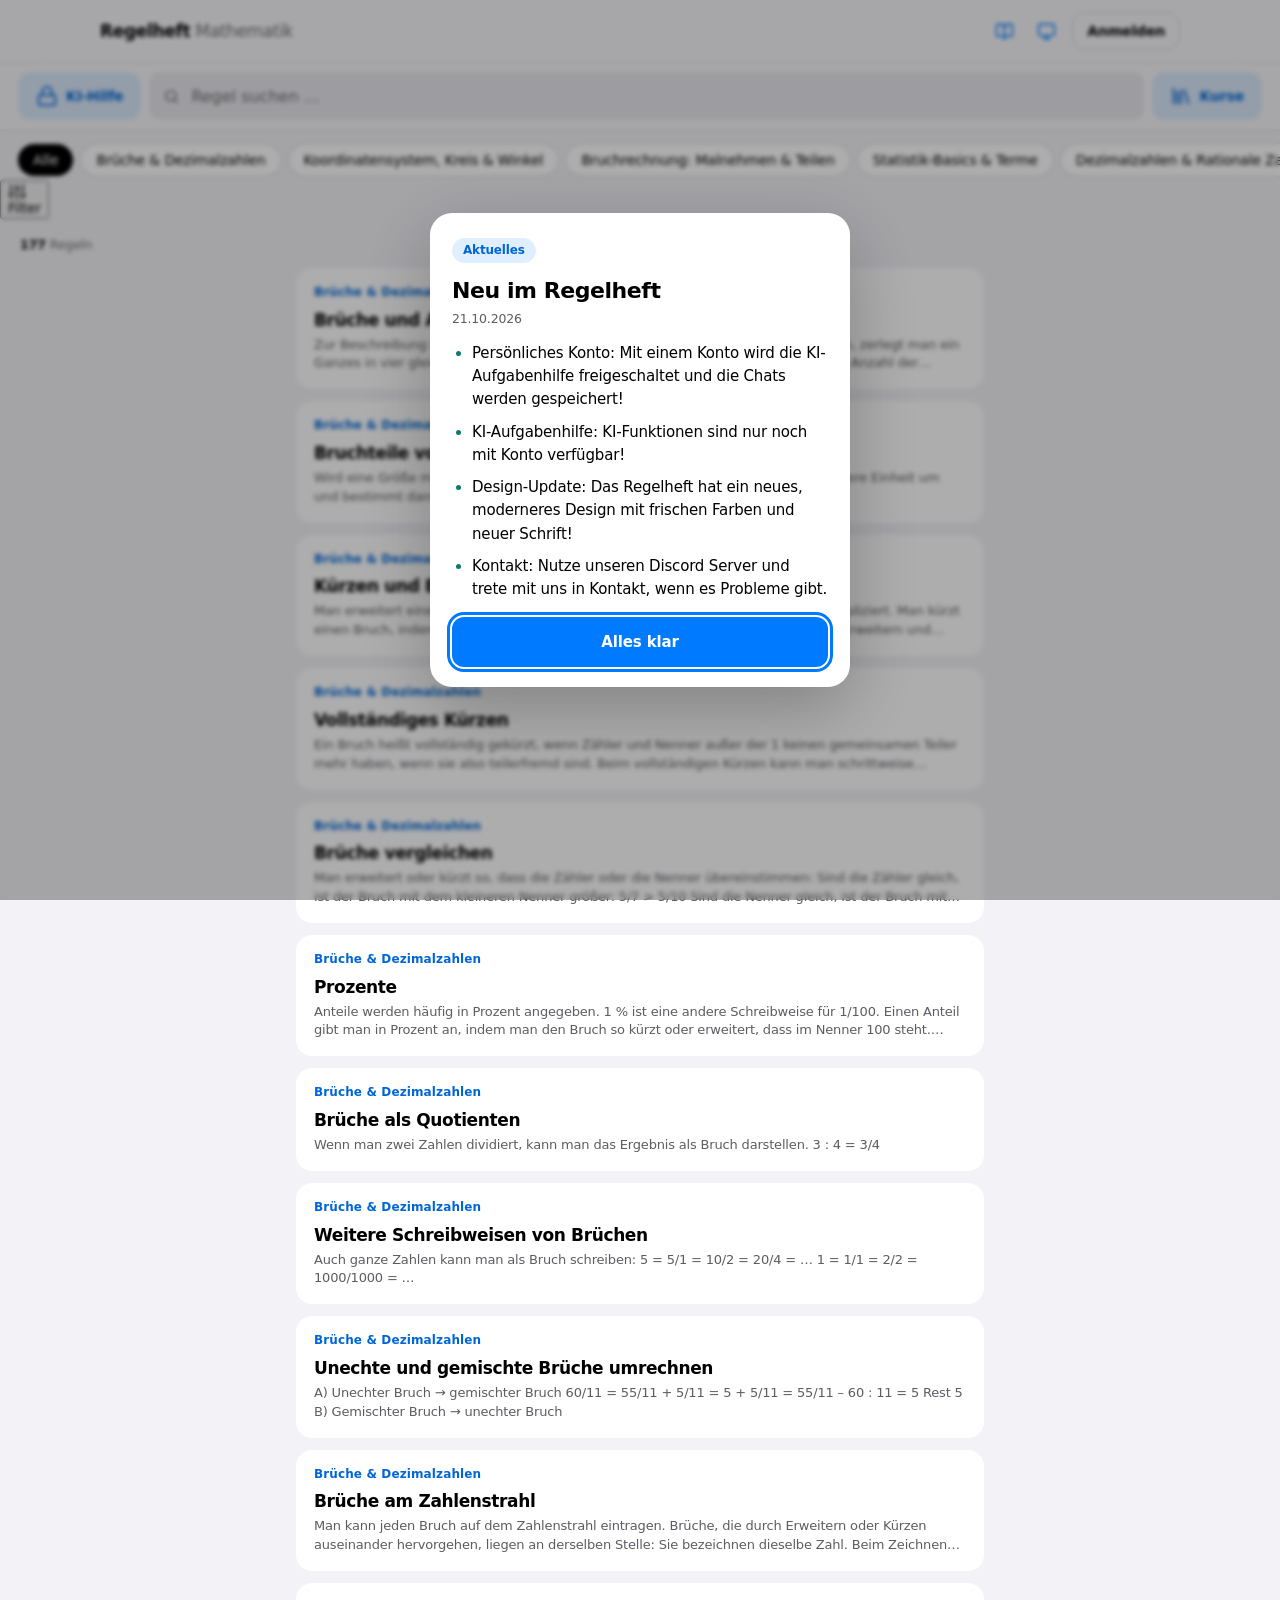
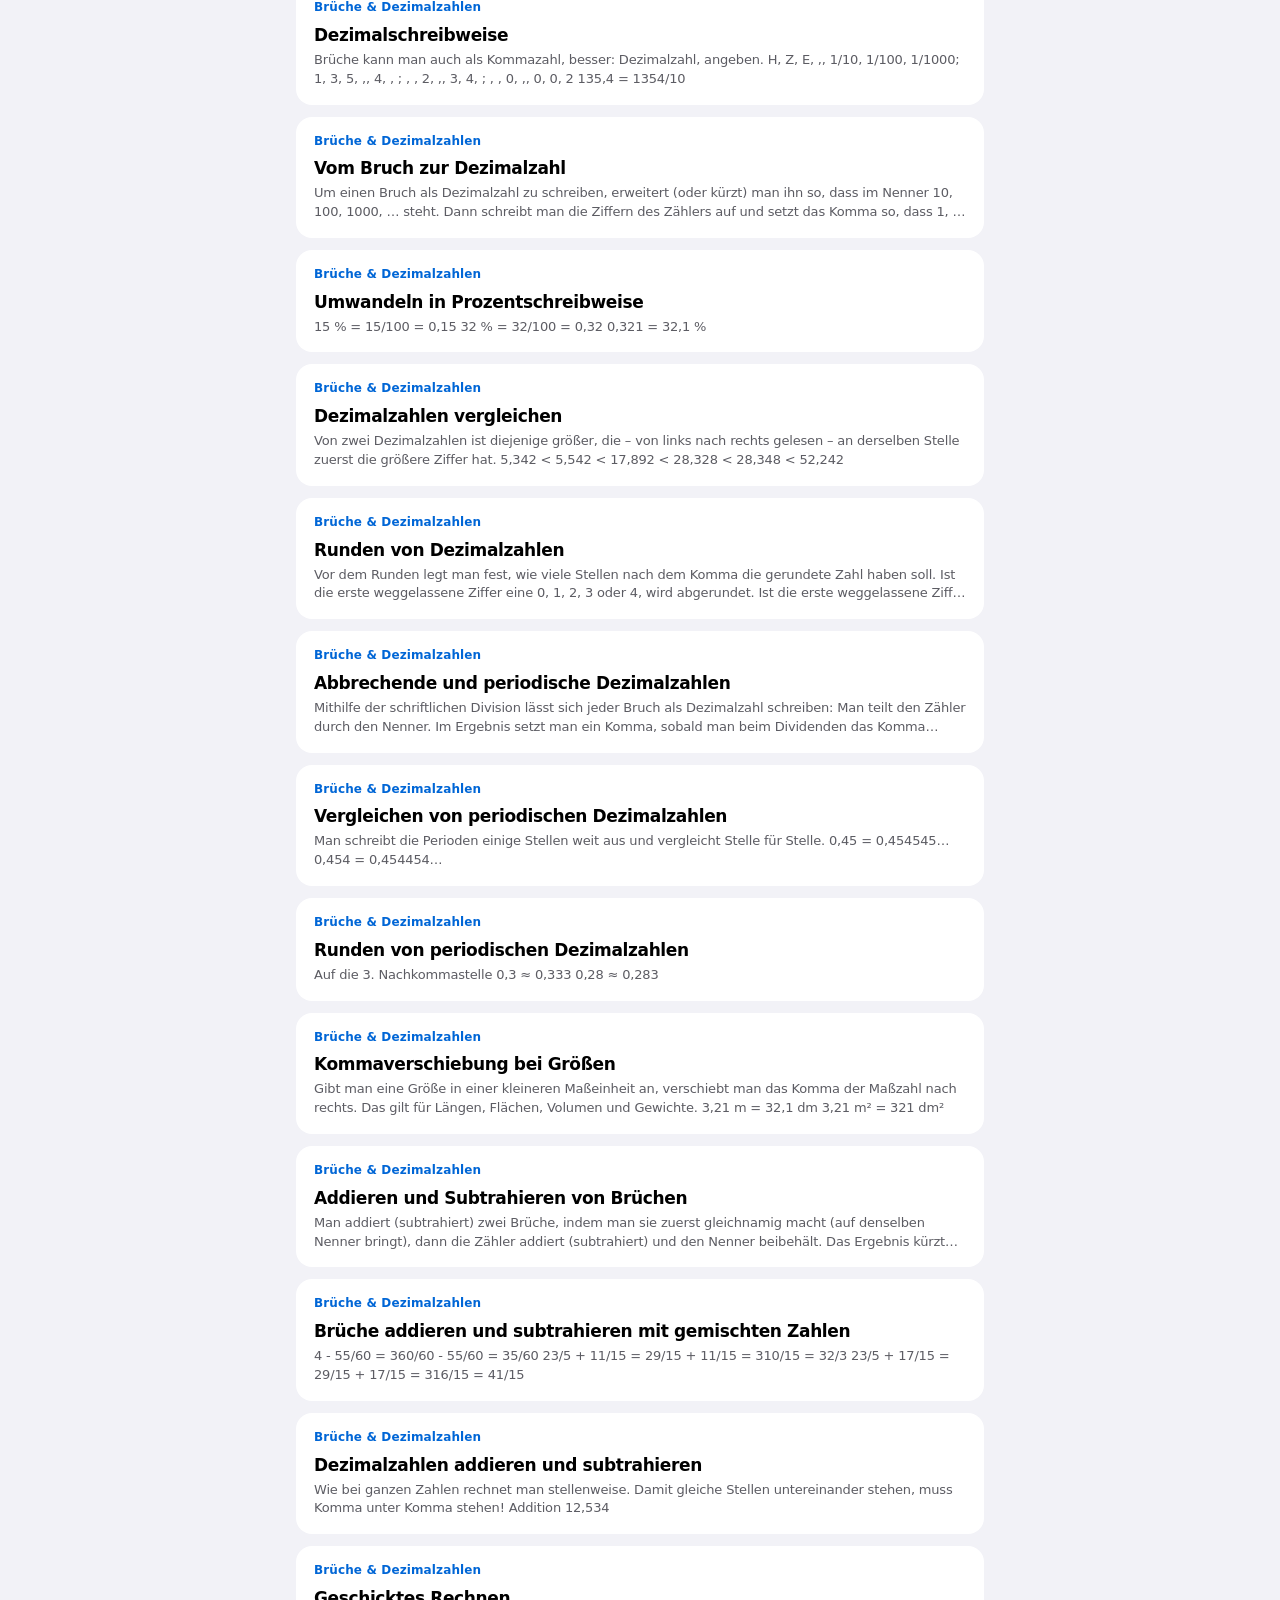
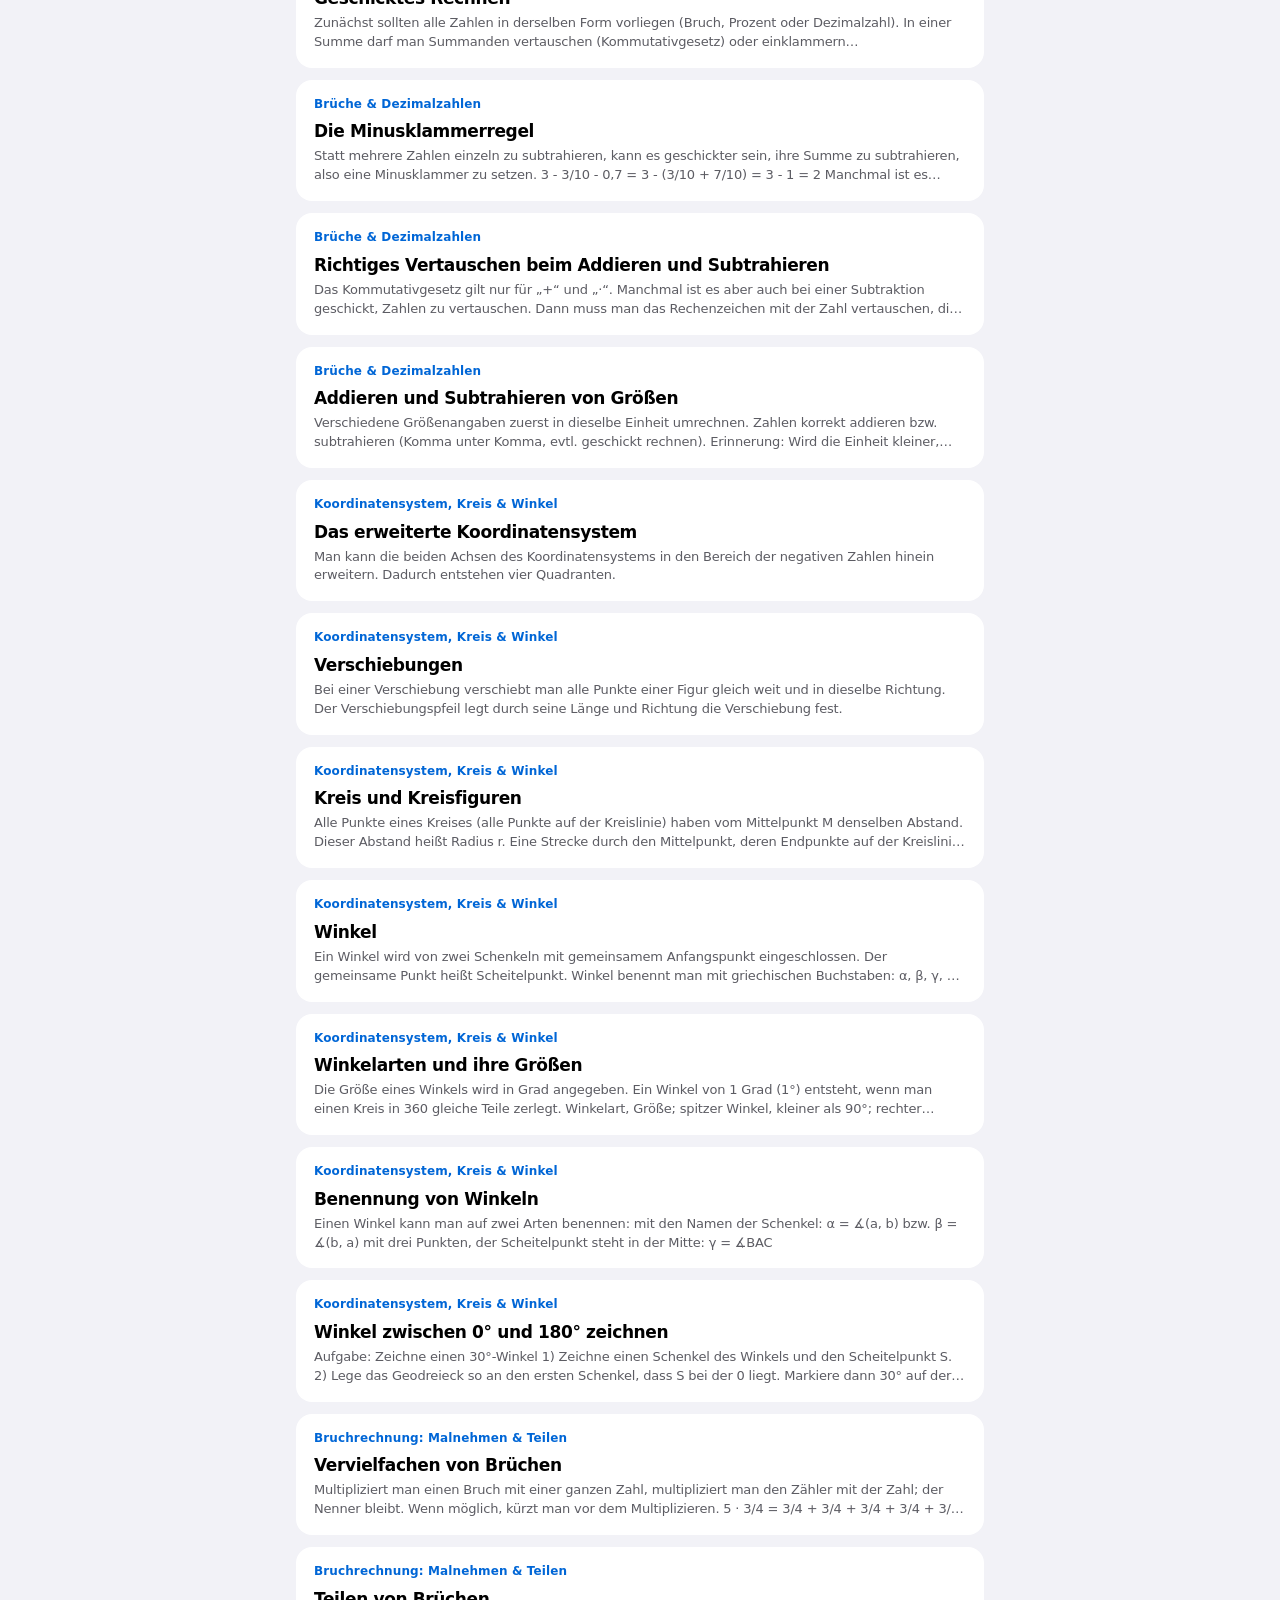
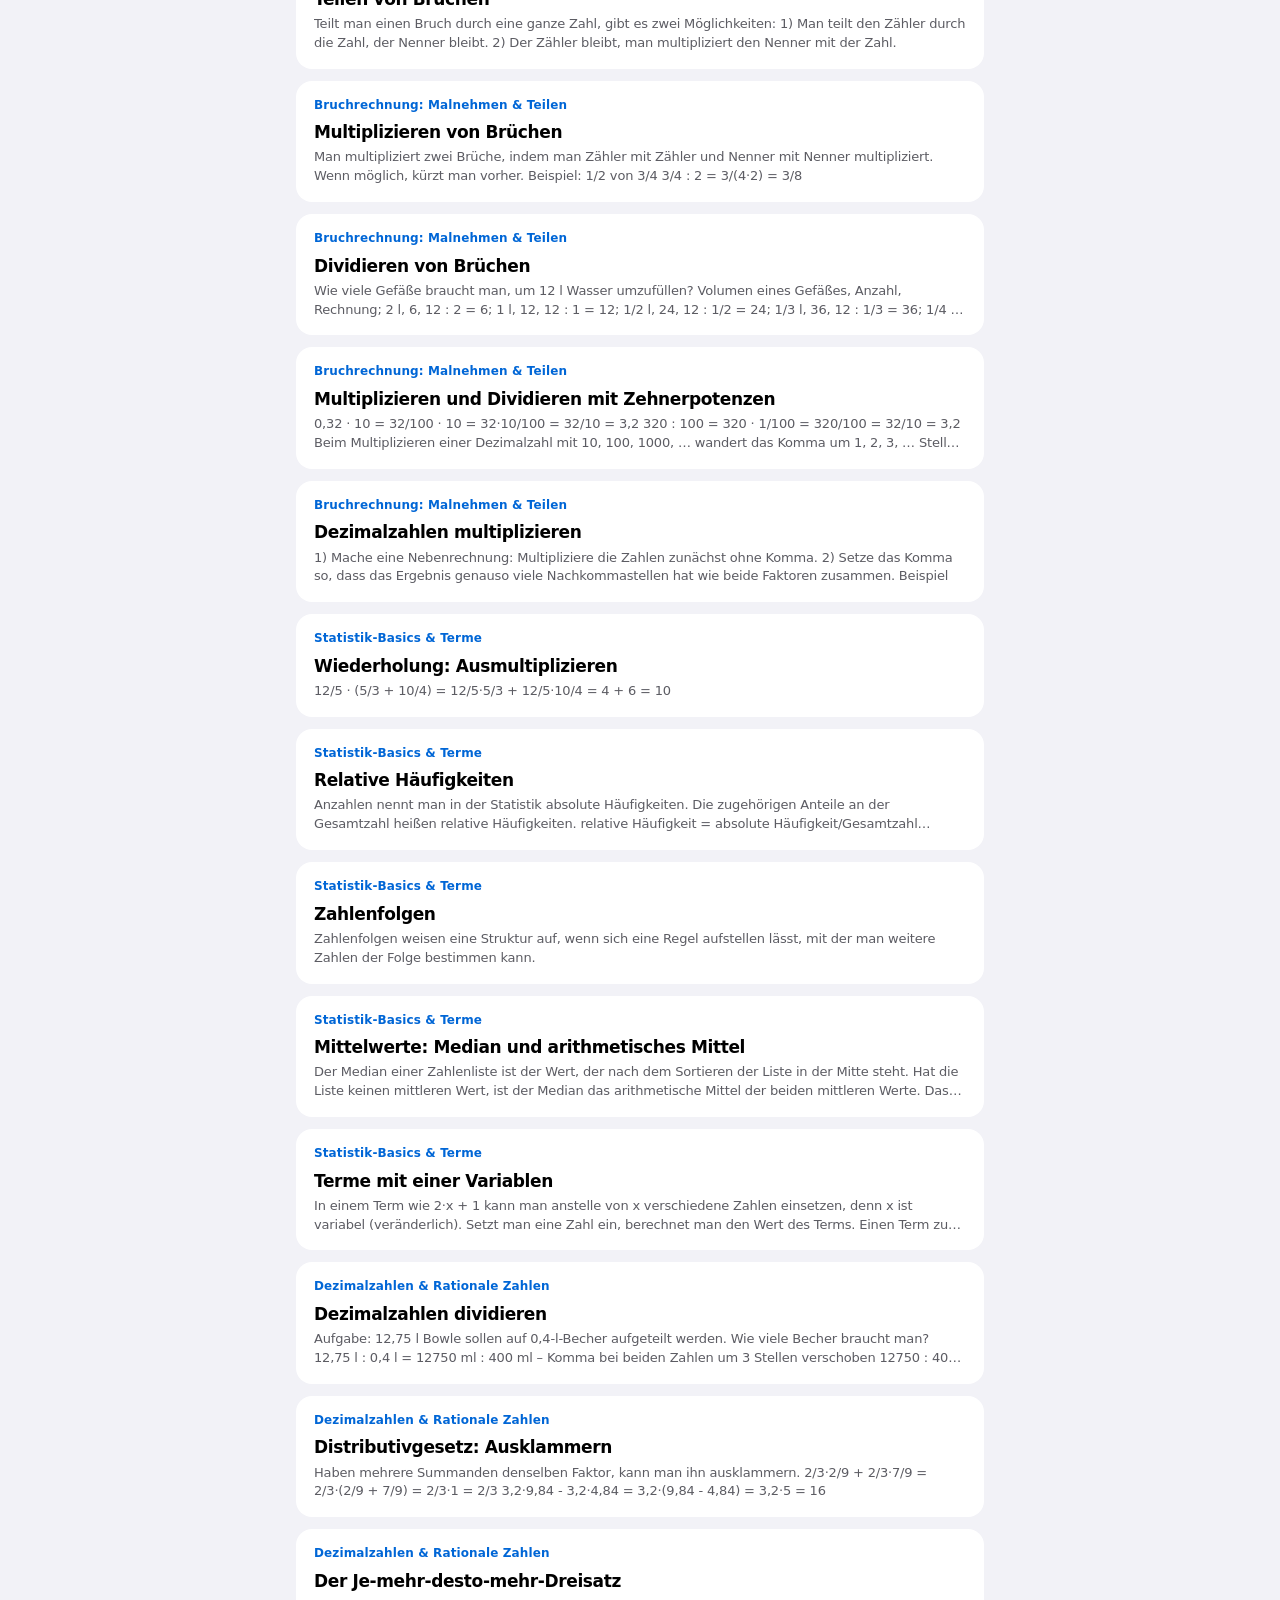
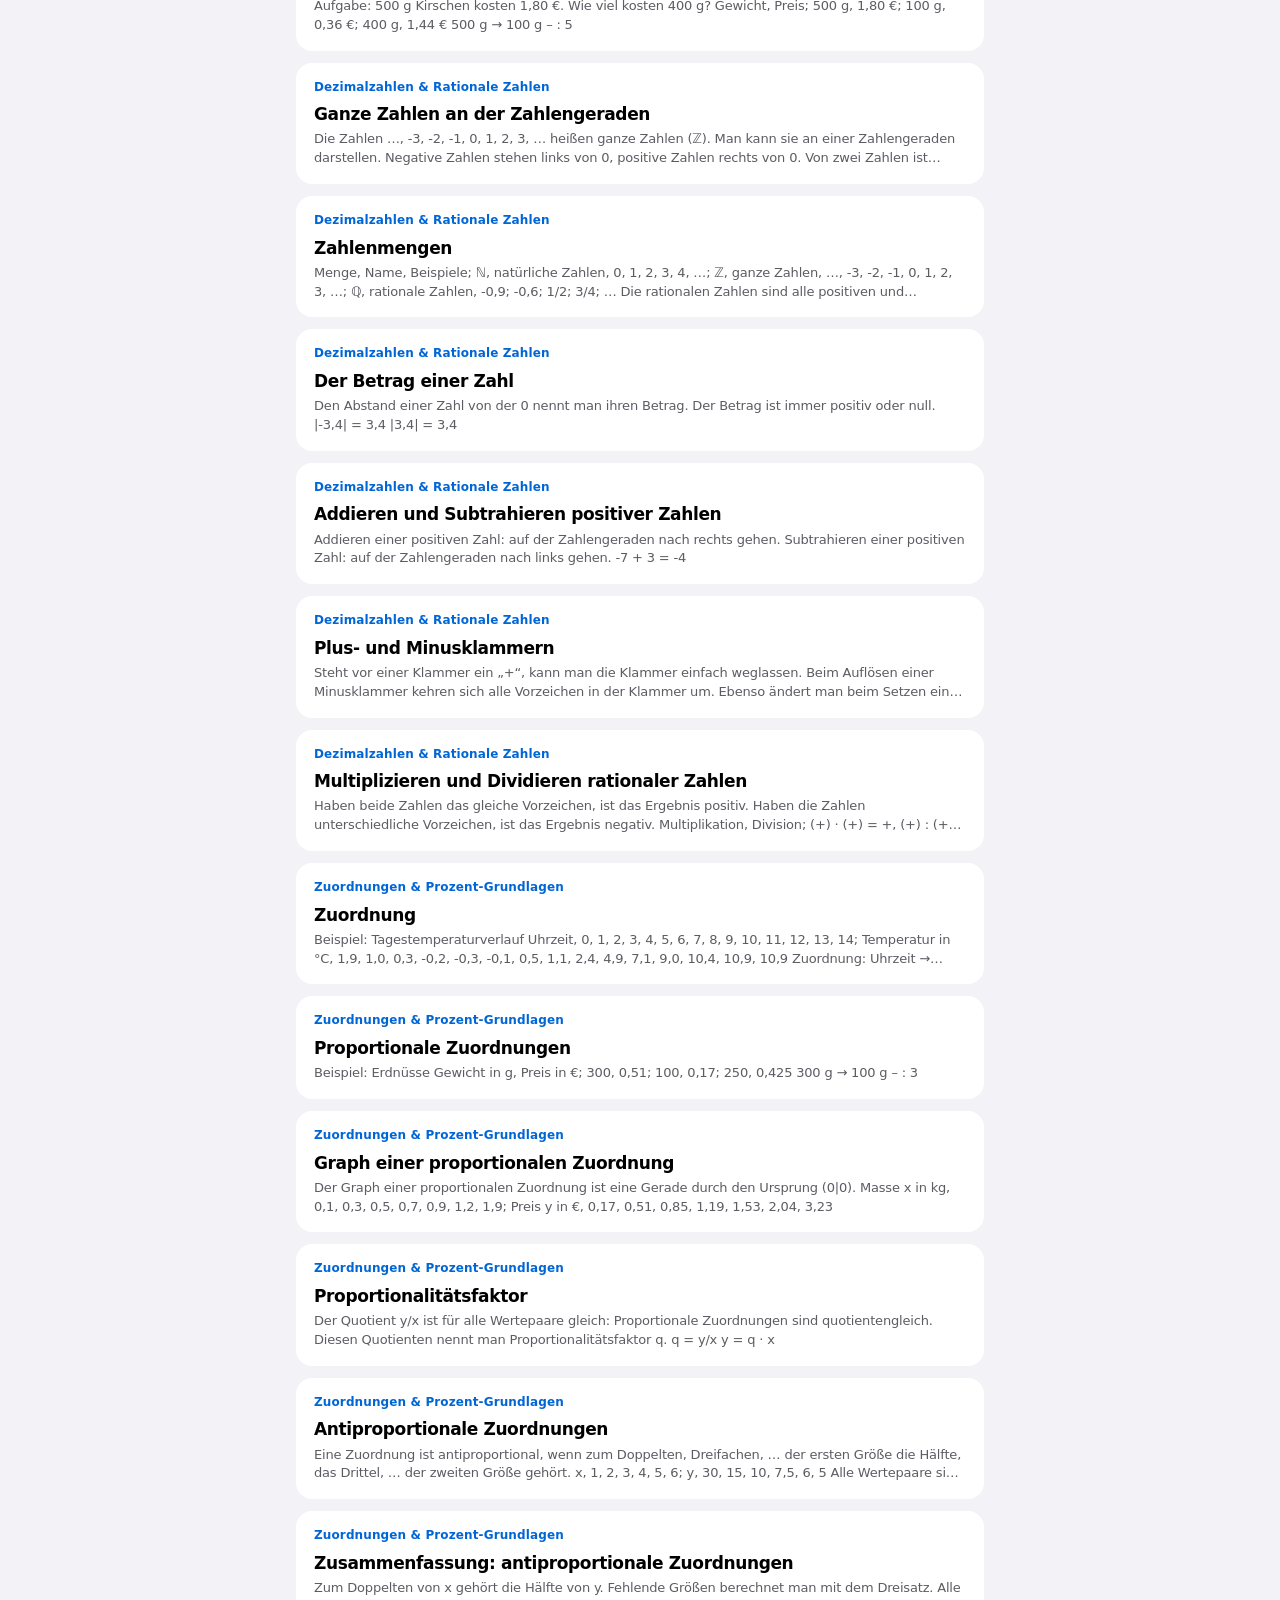
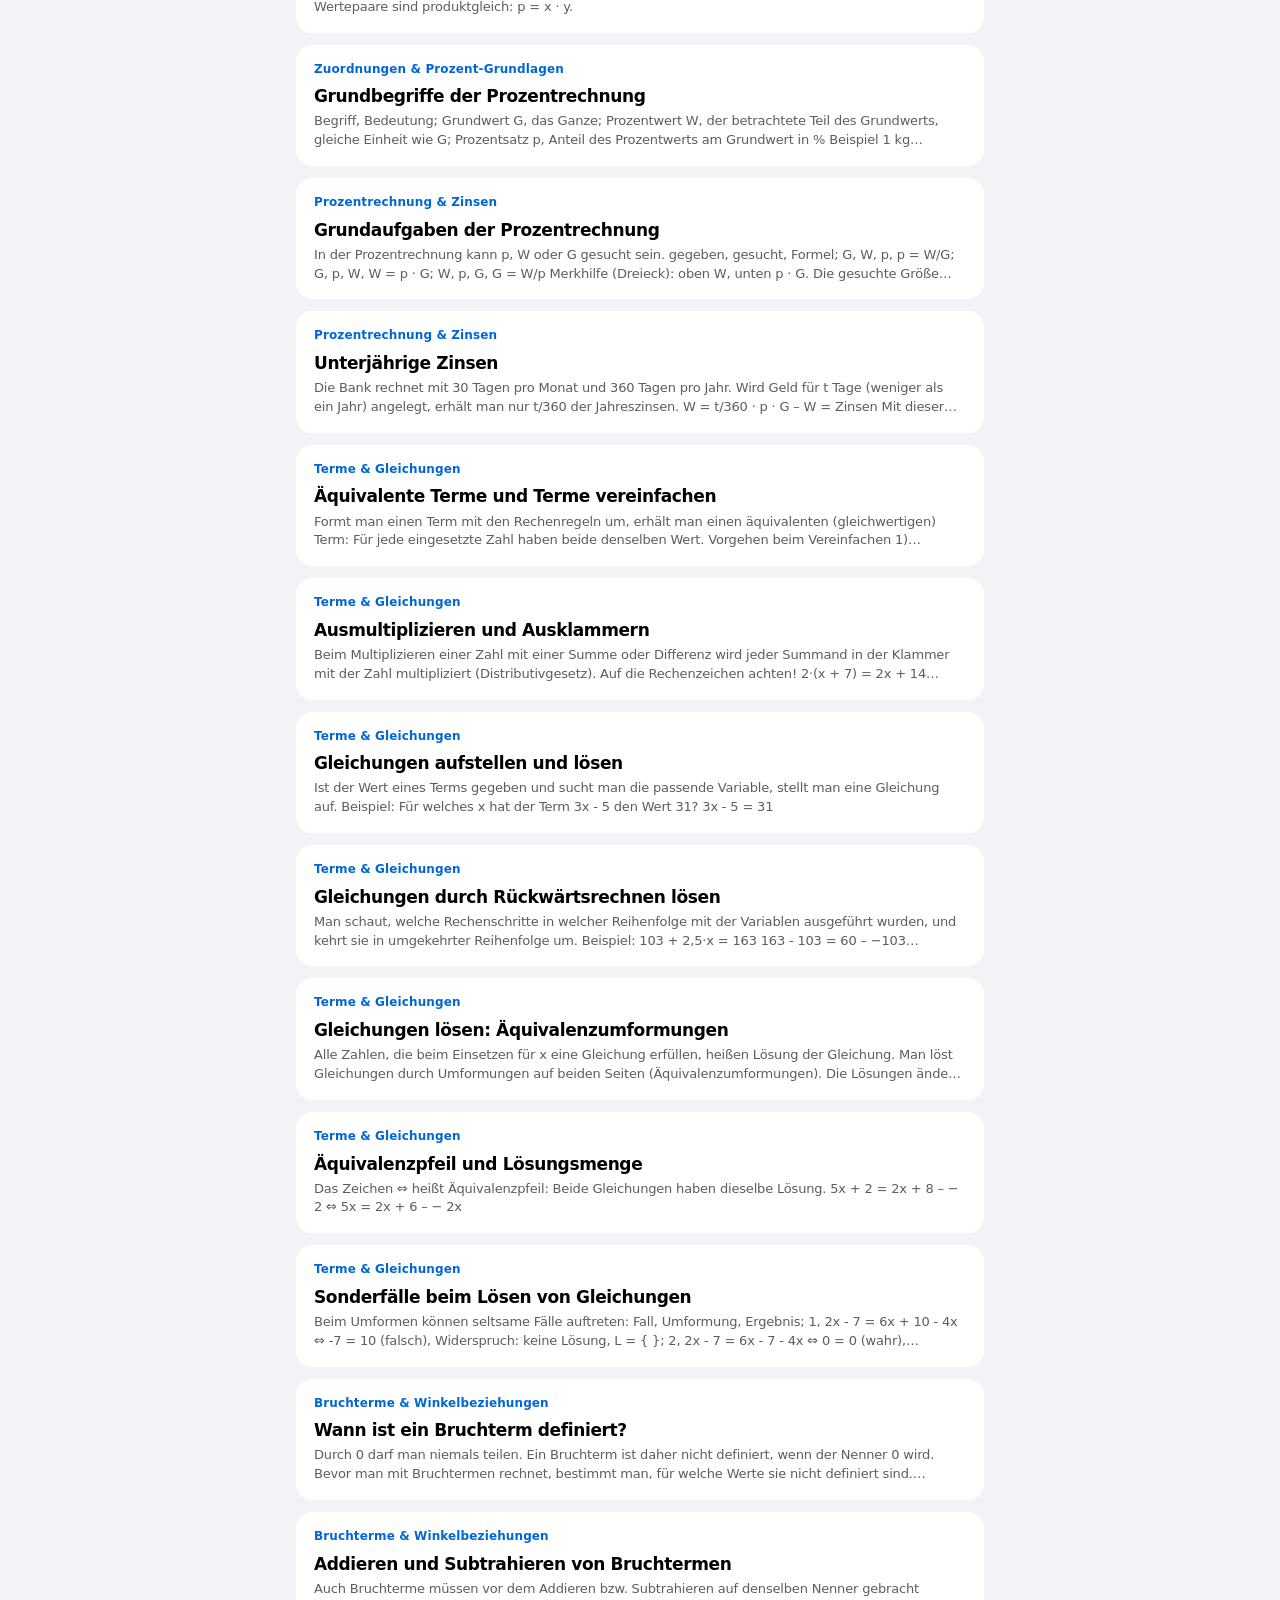
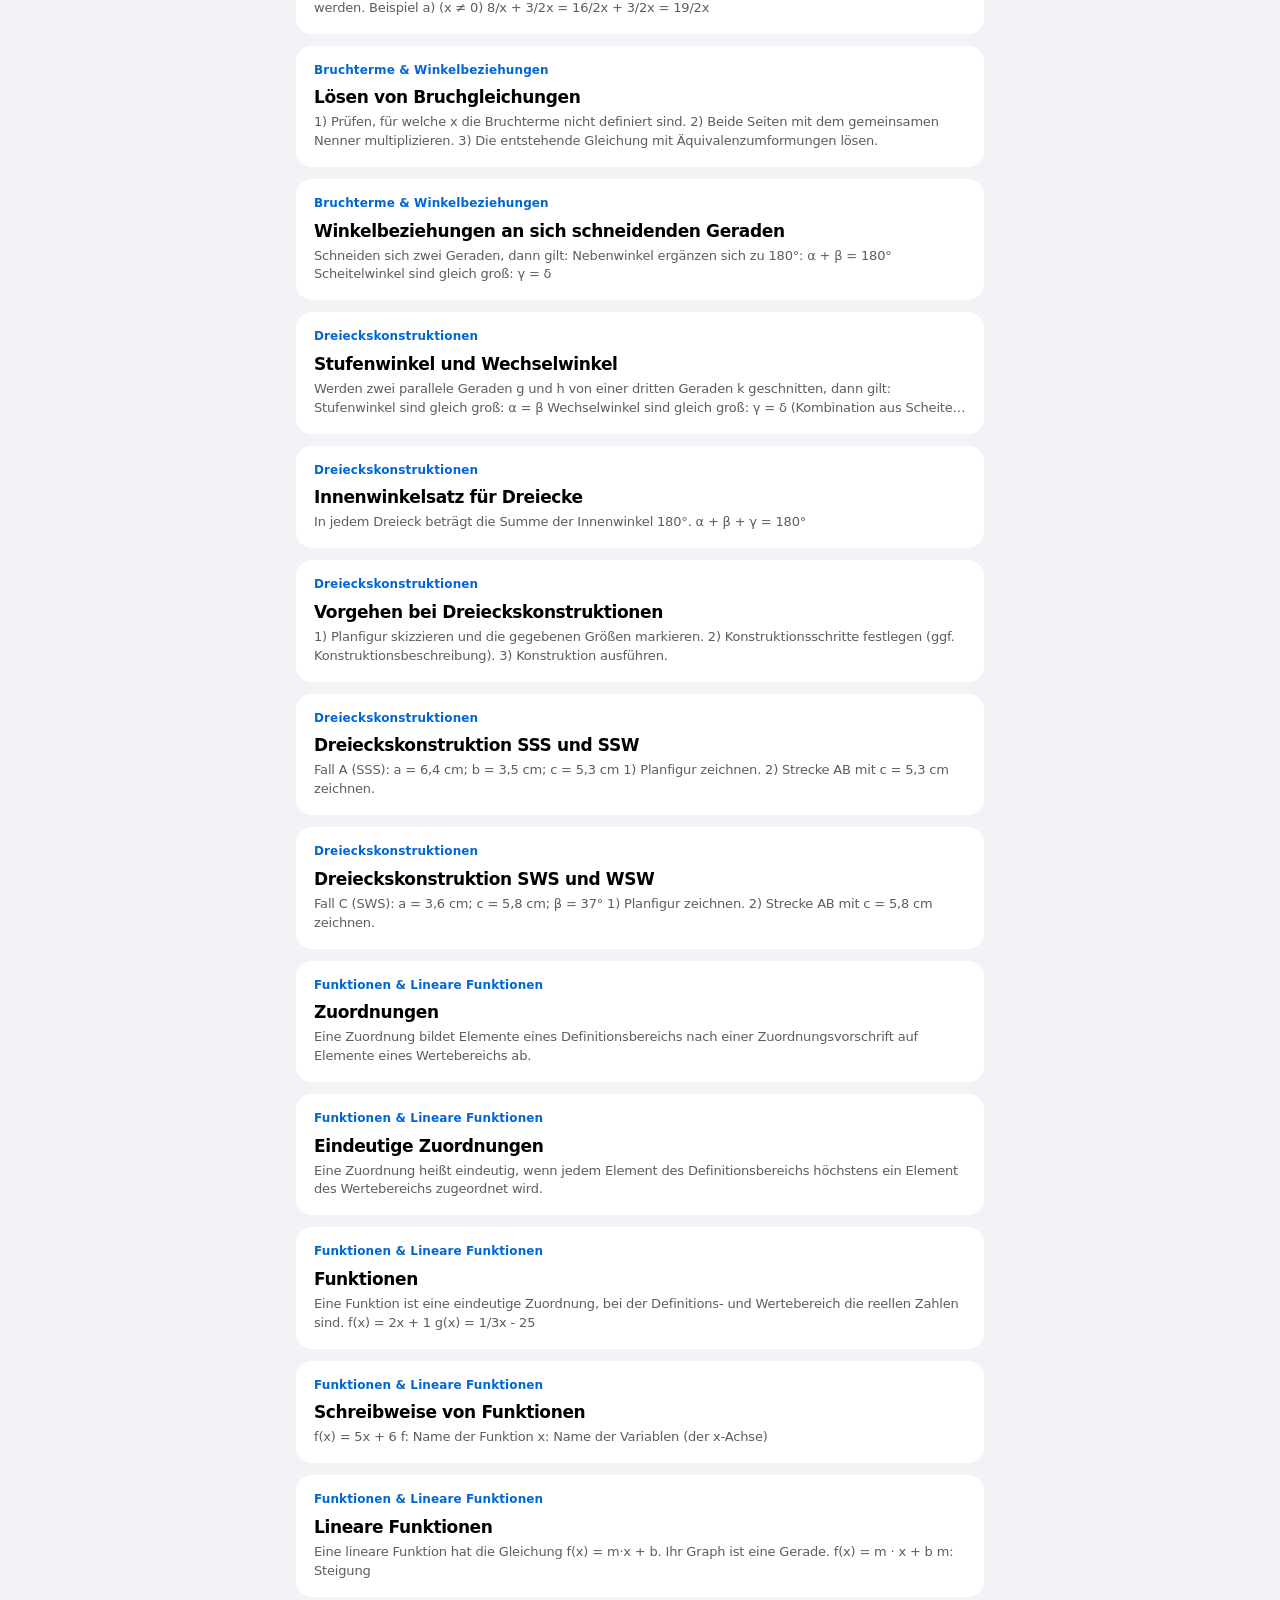
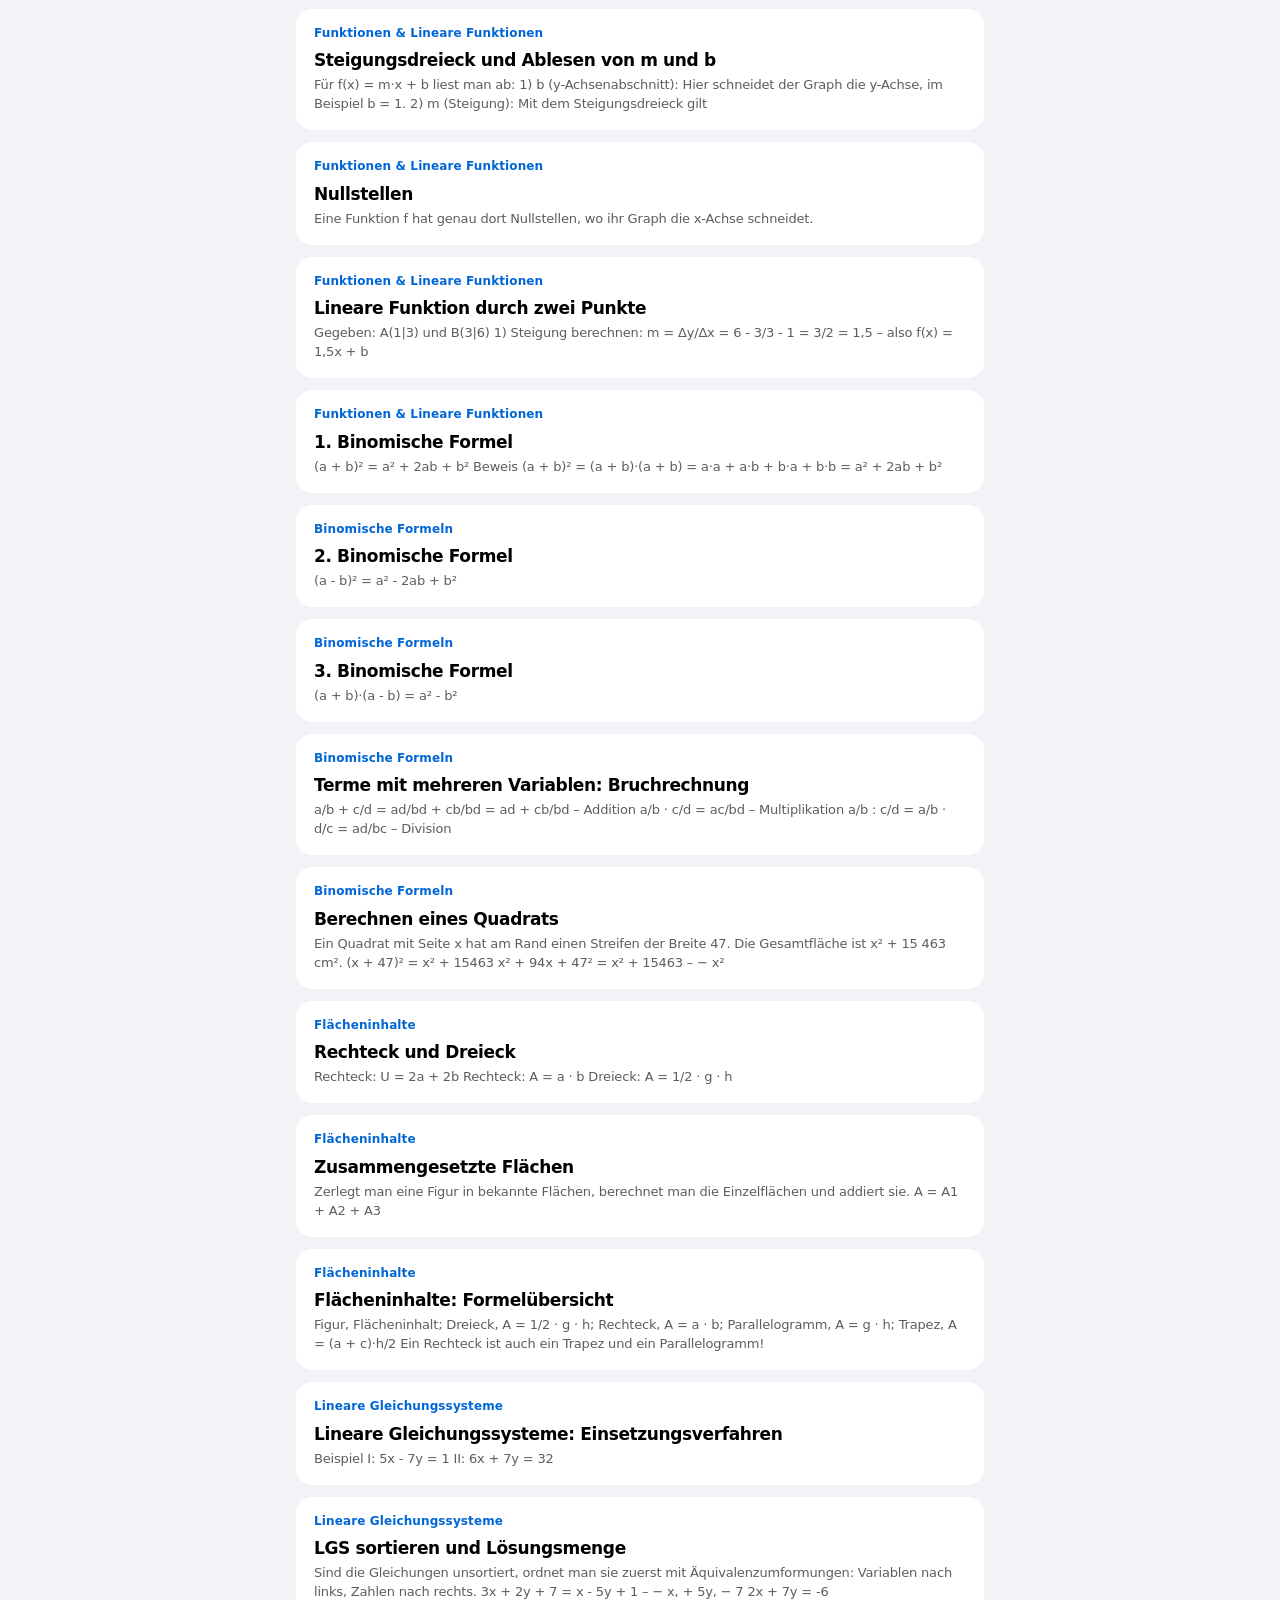
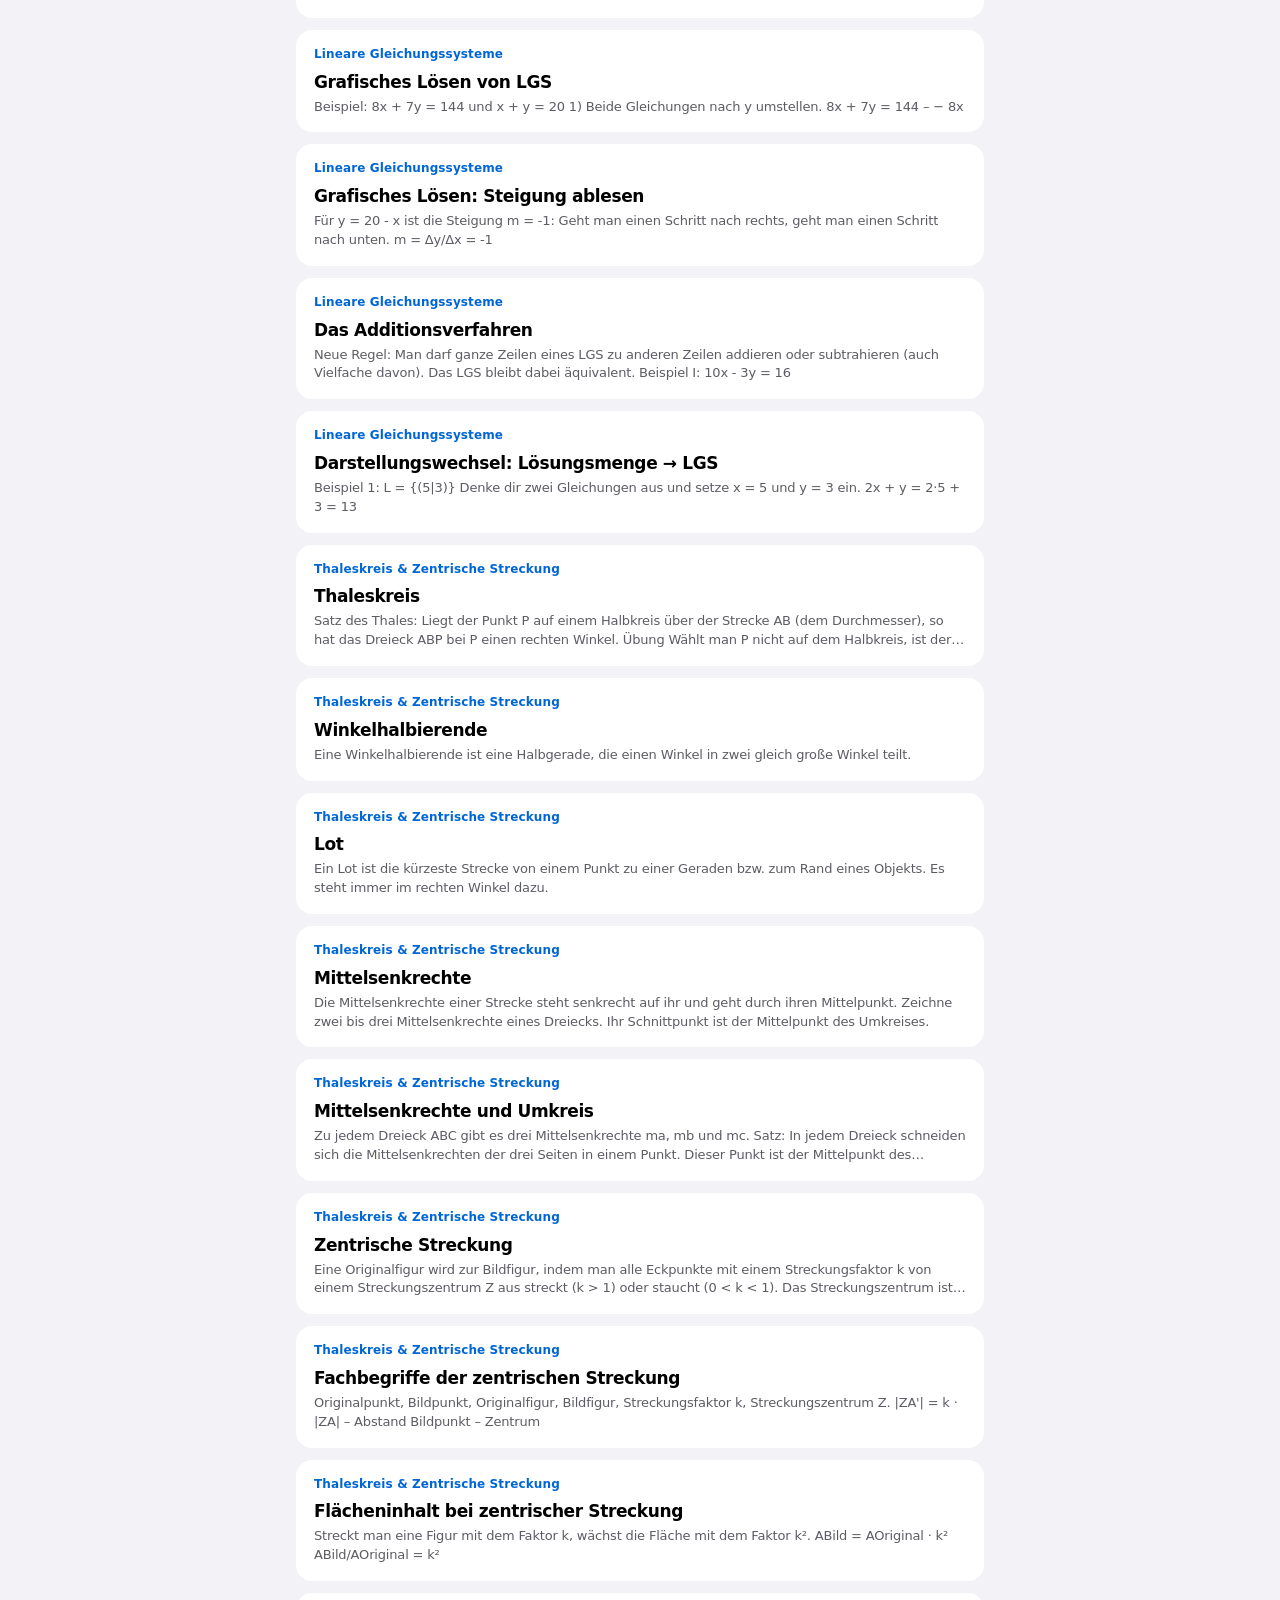
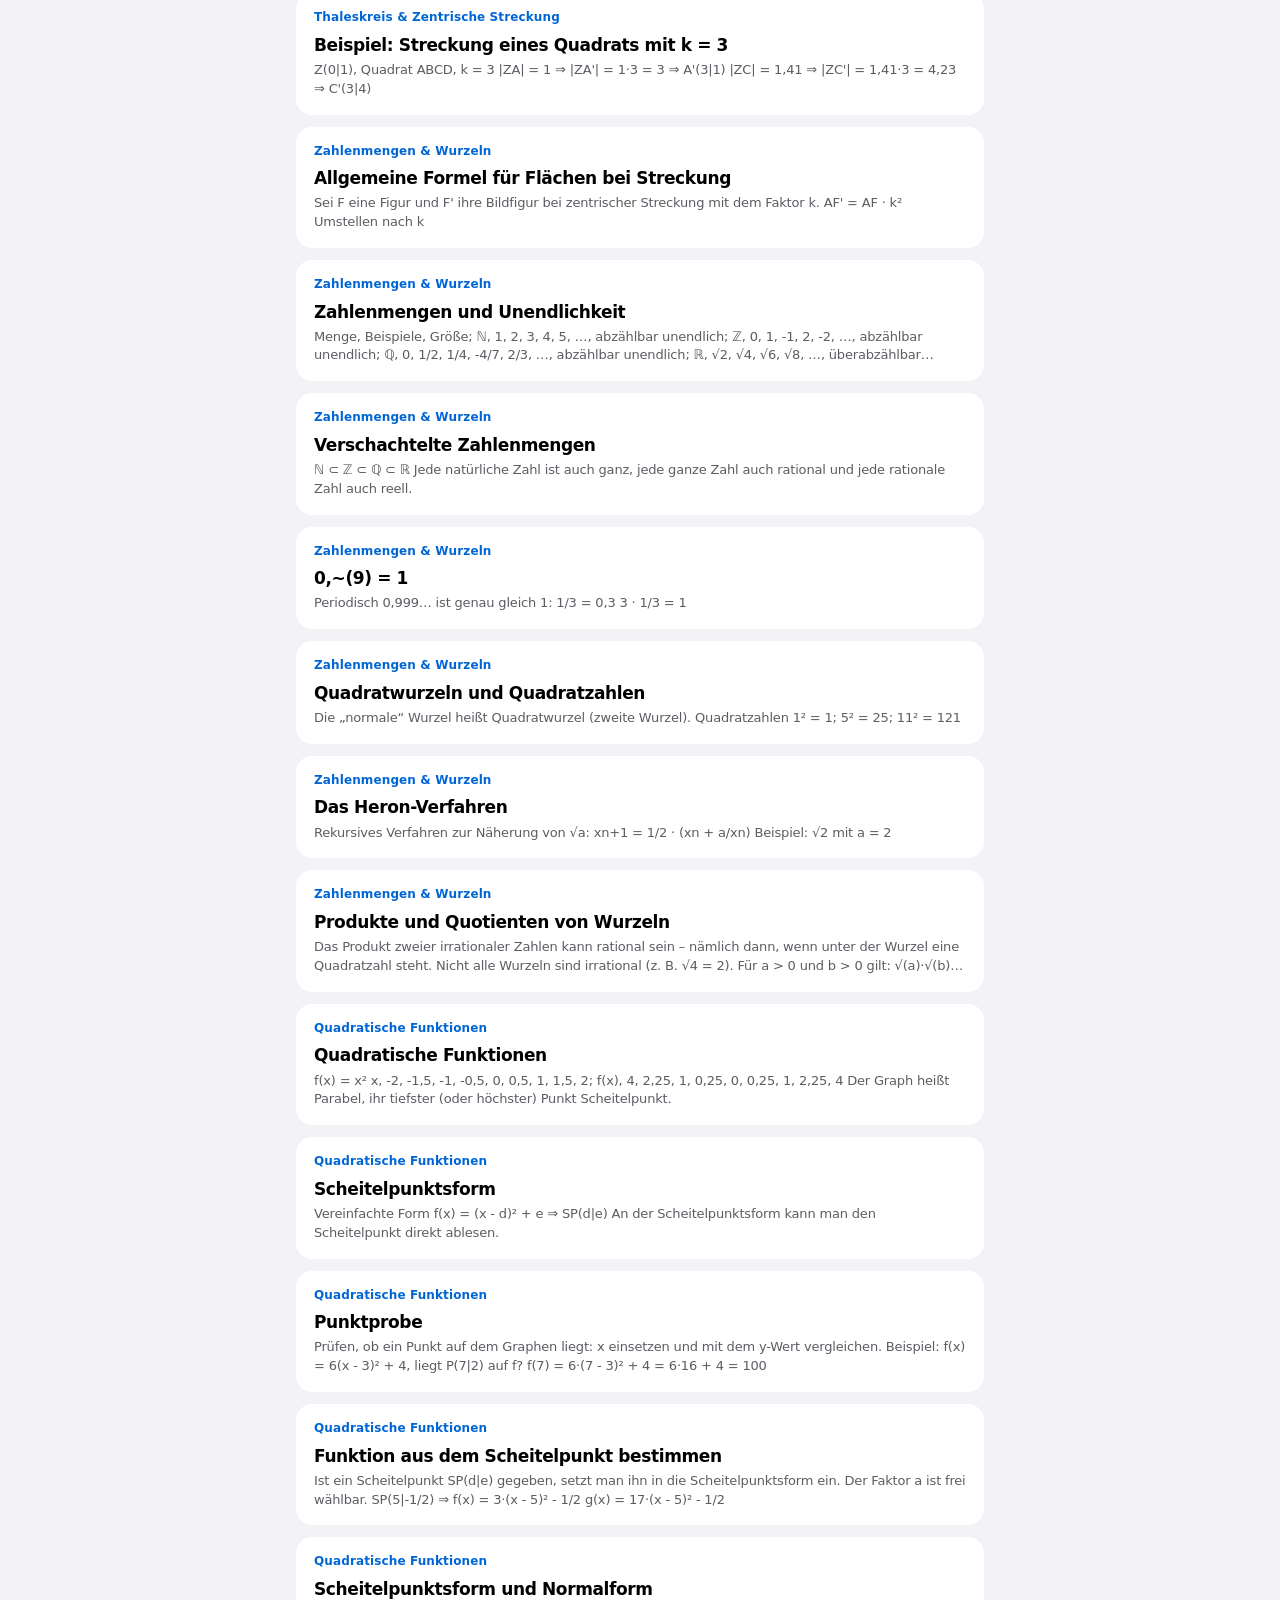
==== index.html @ 61d03368 "Add files via upload" ====
<!DOCTYPE html>
<html lang="de">
<head>
<meta charset="UTF-8">
<meta name="viewport" content="width=device-width, initial-scale=1">
<title>Regelheft Mathematik</title>
<link rel="icon" type="image/png" href="favicon.png?v=2">
<link rel="apple-touch-icon" href="apple-touch-icon.png?v=2">
<meta name="apple-mobile-web-app-title" content="Regelheft">
<meta name="description" content="Regelheft Mathematik: alle Regeln zum Suchen, Üben und Nachschlagen – mit Formeln und Skizzen.">
<meta name="author" content="Gölitzer Development">
<meta name="copyright" content="Copyright © Gölitzer Development">
<meta name="theme-color" content="#ffffff">
<meta name="color-scheme" content="light dark">
<script src="assets/js/theme-init.js?v=20261115a"></script>
<link rel="stylesheet" href="assets/css/fonts.css?v=20261109a">
<link rel="stylesheet" href="assets/css/style.css?v=20261118b">
<link rel="stylesheet" href="assets/css/footer.css?v=20261109a">
<link rel="stylesheet" href="assets/css/seiten.css?v=20261109a">
<link rel="stylesheet" href="assets/css/theme.css?v=20261109a">
<link rel="stylesheet" href="assets/css/header.css?v=20261116a">
<link rel="stylesheet" href="assets/css/heft-font.css?v=20261109a">
<link rel="stylesheet" href="assets/css/heft.css?v=20261118b">
<link rel="stylesheet" href="assets/css/konto.css?v=20261109a">
<link rel="stylesheet" href="assets/css/ui.css?v=20261109a">
<link rel="stylesheet" href="assets/css/apple.css?v=20261116a">
<link rel="stylesheet" href="assets/css/swiftui.css?v=20261116a">
</head>
<body>
<a class="skip-link" href="#main">Zum Inhalt springen</a>

<noscript><p class="noscript">Das Regelheft braucht JavaScript. Bitte schalte es in deinem Browser ein.</p></noscript>
<header class="top top--scroll">
  <div class="toprow"><a class="brand" href="index.html"><h1>Regelheft<span> Mathematik</span></h1></a><div data-account></div></div>
</header>

<main id="main" tabindex="-1">
<div class="searchbar" id="searchbar" role="search">
  <a class="sq-btn" id="aiSq" href="ki.html" aria-label="KI-Aufgabenhilfe" title="KI-Aufgabenhilfe"><span class="sq-ic" id="aiSqIcon"></span><span class="sq-tx">KI-Hilfe</span></a>
  <div class="searchwrap">
    <span class="icon">
      <svg width="17" height="17" viewBox="0 0 24 24" fill="none"><circle cx="11" cy="11" r="7" stroke="currentColor" stroke-width="2"/><path d="M20 20L16.5 16.5" stroke="currentColor" stroke-width="2" stroke-linecap="round"/></svg>
    </span>
    <input id="searchInput" type="text" inputmode="search" enterkeyhint="search" autocomplete="off" autocapitalize="off" autocorrect="off" spellcheck="false" placeholder="Regel suchen …" aria-label="Regel suchen" aria-controls="list" aria-keyshortcuts="/">
    <button class="clear-btn" id="clearBtn" type="button" aria-label="Suche löschen" data-icon="x" data-size="16"></button>
  </div>
  <a class="sq-btn" id="kurseSq" href="kurse.html" aria-label="Meine Kurse" title="Meine Kurse"><span class="sq-ic" data-icon="library" data-size="22" aria-hidden="true"></span><span class="sq-tx">Kurse</span></a>
</div>
<div class="filterbar" id="filterBar">
  <div class="chips" id="chips" role="group" aria-label="Aktive Filter"></div>
  <button type="button" class="filter-btn" id="filterBtn" aria-haspopup="dialog" aria-expanded="false" aria-controls="filterPanel"><span data-icon="sliders" data-size="18" aria-hidden="true"></span><span>Filter</span><span class="filter-count" id="filterCount" hidden></span></button>
  <div class="filter-backdrop" id="filterBackdrop" hidden></div>
  <div class="filter-panel" id="filterPanel" role="dialog" aria-label="Filter" hidden></div>
</div>
<div class="meta-row" role="status" aria-live="polite" aria-atomic="true">
  <span><span class="count" id="resultCount"></span> Regeln</span>
  <span id="activeCatLabel"></span>
</div>

<h2 class="sr-only">Regeln</h2>
<div class="list" id="list" role="list"></div>
<div class="empty-state" id="emptyState" style="display:none;">
  <div class="big" id="emptyTitle">Keine Treffer</div>
  <div id="emptySub">Versuch es mit einem anderen Suchbegriff.</div>
  <button class="ai-btn ghost empty-reset" id="emptyReset" type="button">Suche zurücksetzen</button>
</div>
</main>

<div class="news-overlay" id="newsOverlay">
  <div class="news-card" role="dialog" aria-modal="true" aria-labelledby="newsTitle" tabindex="-1">
    <span class="news-badge">Aktuelles</span>
    <h2 id="newsTitle"></h2>
    <div class="news-date" id="newsDate"></div>
    <ul id="newsList"></ul>
    <button id="newsClose" type="button">Alles klar</button>
  </div>
</div>

<div class="overlay" id="overlay" role="dialog" aria-modal="true" aria-labelledby="overlayTitle" aria-describedby="overlayCat">
  <div class="overlay-head">
    <button class="back" id="backBtn" type="button" aria-label="Zurück zur Liste" data-icon="arrow-left" data-size="20"></button>
    <span class="headcat" id="overlayCat"></span>
    <div class="head-actions">
      <button class="icon-btn is-hidden" id="favBtn" type="button" aria-label="Zur Merkliste hinzufügen" aria-pressed="false"></button>
      <button class="icon-btn" id="shareBtn" type="button" aria-label="Regel als Bild teilen" data-icon="image" data-size="20"></button>
      <button class="icon-btn" id="copyBtn" type="button" aria-label="Link zur Regel kopieren" data-icon="link" data-size="20"></button>
    </div>
  </div>
  <div class="overlay-body">
    <h2 id="overlayTitle" tabindex="-1"></h2>
    <div id="overlayText"></div>
    <div class="diagram-section" id="diagramSection" style="display:none;">
      <div class="label">Skizze</div>
      <div class="diagram-frame" id="diagramFrame"></div>
    </div>
    <div class="note-box is-hidden" id="noteBox">
      <div class="note-head"><span class="note-title" data-icon="pencil" data-size="16"></span><label for="noteText">Meine Notiz</label><span class="note-status" id="noteStatus" aria-live="polite"></span></div>
      <textarea id="noteText" rows="3" maxlength="2000" placeholder="Eselsbrücke, Beispiel, Tipp vom Lehrer …"></textarea>
      <div class="note-hint">Privat: für andere Nutzer nicht sichtbar.</div>
    </div>
    <a class="note-lock is-hidden" id="noteLock" href="pro.html"><span class="crown-ic" data-icon="crown" data-size="22"></span><span><b>Notizen gibt es mit Pro.</b><br>Schreibe eigene Eselsbrücken zu jeder Regel.</span></a>
    <div class="overlay-copy">Copyright © Gölitzer Development</div>
  </div>
  <div class="nav-bar">
    <div class="nav-buttons">
      <button id="prevBtn" type="button" aria-keyshortcuts="ArrowLeft"><span data-icon="chevron-left" data-size="18"></span>Vorherige</button>
      <button id="nextBtn" type="button" aria-keyshortcuts="ArrowRight">Nächste<span data-icon="chevron-right" data-size="18"></span></button>
    </div>
  </div>
</div>

<div class="toast" id="toast" role="status" aria-live="polite" aria-atomic="true"></div>

<footer id="siteFooter"></footer>

<script src="assets/js/config.js?v=20261109a"></script>
<script src="assets/js/footer.js?v=20261116a"></script>
<script src="assets/js/core.js?v=20261109a"></script>
<script src="assets/js/icons.js?v=20261116b"></script>
<script src="assets/js/layout.js?v=20261116a"></script>
<script src="assets/js/heft-grid.js?v=20261109a"></script>
<script src="assets/js/regeln.js?v=20261109a"></script>
<script src="assets/js/format.js?v=20261109a"></script>
<script src="assets/js/index.js?v=20261118b"></script>
</body>
</html>
---- assets/css/fonts.css ----
/* Poppins (SIL Open Font License), lokal eingebunden – keine Verbindung zu Google */
@font-face{font-family:'Poppins';font-style:normal;font-weight:400;font-display:swap;src:url([data-uri]) format('woff');}
@font-face{font-family:'Poppins';font-style:normal;font-weight:500;font-display:swap;src:url([data-uri]) format('woff');}
@font-face{font-family:'Poppins';font-style:normal;font-weight:700;font-display:swap;src:url([data-uri]) format('woff');}
---- assets/css/style.css ----
/* ============================================================
   Regelheft Mathematik – Haupt-Stylesheet (alle Seiten)
   Schriften: fonts.css · Footer: footer.css · Seitenlayouts: seiten.css
   ============================================================ */
  :root{
    --bg: #ffffff;
    --bg-soft: #f6f7f9;
    --ink: #14181f;
    --ink-soft: #4B5565;
    --border: #e6e8ec;
    --accent: #2F5BFF;
    --accent-soft: #EEF3FF;
    --accent-hover: #1E45E0;
    --teal: #0d9488;
    --teal-soft: #e6f6f4;
    --surface: #ffffff;
    --glass: rgba(255,255,255,.92);
    --muted: #6B7280;
    --formula: #1d1b4f;
    --accent-fg: #2F5BFF;
    --danger: #b91c1c; --danger-bg: #fef2f2; --danger-line: #fecaca; --danger-ink: #7f1d1d;
    --star: #D98E00; --star-bg: #FFF5D6;
    --font: 'Poppins',-apple-system,BlinkMacSystemFont,'Segoe UI',Roboto,Helvetica,Arial,sans-serif;
    --radius-lg: 18px;
    --radius-md: 12px;
    --radius-sm: 8px;
  }
  *{box-sizing:border-box;}
  html,body{margin:0;padding:0;}
  body{
    background:var(--bg);
    color:var(--ink);
    font-family:-apple-system,BlinkMacSystemFont,"Segoe UI",Roboto,Helvetica,Arial,sans-serif;
    -webkit-font-smoothing:antialiased;
    min-height:100vh;
  }
  .top{
    position:sticky;
    top:0;
    z-index:20;
    background:var(--glass);
    backdrop-filter:blur(10px);
    border-bottom:1px solid var(--border);
    padding:18px 18px 14px;
  }
  .top h1{
    font-size:1.375rem;
    font-weight:800;
    margin:0 0 3px;
    letter-spacing:-0.02em;
    color:var(--ink);
  }
  .top .sub{
    font-size:0.8125rem;
    color:var(--ink-soft);
    margin:0 0 14px;
  }
  .searchwrap{ position:relative; }
  .searchwrap input{
    width:100%;
    padding:13px 42px 13px 40px;
    border-radius:14px;
    border:1.5px solid var(--border);
    font-size:0.9375rem;
    font-family:inherit;
    background:var(--surface);
    color:var(--ink);
    outline:none;
    box-shadow:0 1px 2px rgba(20,24,31,0.04);
    transition:border-color .18s ease, box-shadow .18s ease;
  }
  .searchwrap input::placeholder{
    color:var(--muted);
  }
  .searchwrap input:focus{
    border-color:var(--accent);
    box-shadow:0 0 0 4px var(--accent-soft);
  }
  .searchwrap .icon{
    position:absolute;
    left:14px;
    top:50%;
    transform:translateY(-50%);
    color:var(--muted);
    pointer-events:none;
    transition:color .18s ease;
  }
  .searchwrap input:focus ~ .icon{
    color:var(--accent-fg);
  }
  .searchwrap .clear-btn{
    position:absolute;
    right:7px;
    top:50%;
    transform:translateY(-50%);
    background:var(--bg-soft);
    border:none;
    color:var(--ink-soft);
    font-size:0.875rem;
    width:26px;
    height:26px;
    cursor:pointer;
    display:none;
    align-items:center;
    justify-content:center;
    border-radius:50%;
  }
  .searchwrap .clear-btn:active{ background:var(--border); }
  .chips{
    display:flex;
    gap:7px;
    overflow-x:auto;
    padding:12px 18px 4px;
    scrollbar-width:none;
  }
  .chips::-webkit-scrollbar{display:none;}
  .chip{
    flex:0 0 auto;
    padding:7px 14px;
    border-radius:999px;
    background:var(--bg-soft);
    border:1px solid transparent;
    color:var(--ink-soft);
    font-size:0.7812rem;
    font-weight:600;
    cursor:pointer;
    white-space:nowrap;
    transition:all .15s ease;
  }
  .chip.active{
    background:var(--accent);
    color:#fff;
  }
  .meta-row{
    padding:14px 18px 6px;
    display:flex;
    justify-content:space-between;
    align-items:baseline;
    color:var(--ink-soft);
    font-size:0.7812rem;
  }
  .meta-row .count{
    font-weight:700;
    color:var(--ink);
  }
  .list{
    padding:6px 14px 30px;
    display:flex;
    flex-direction:column;
    gap:10px;
    max-width:720px;
    margin:0 auto;
  }
  .rule-card{
    background:var(--surface);
    border-radius:var(--radius-md);
    padding:15px 16px;
    border:1px solid var(--border);
    cursor:pointer;
    transition:border-color .12s ease, transform .12s ease, box-shadow .12s ease;
    position:relative;
    animation:cardIn .22s ease backwards;
  }
  @keyframes cardIn{
    from{ opacity:0; transform:translateY(4px); }
    to{ opacity:1; transform:translateY(0); }
  }
  .rule-card:active{
    transform:scale(0.985);
  }
  .rule-card:hover{
    border-color:var(--accent);
    box-shadow:0 2px 10px rgba(47,91,255,0.08);
  }
  .rule-card .row-top{
    display:flex;
    align-items:center;
    justify-content:space-between;
    margin-bottom:7px;
  }
  .rule-card .cat-pill{
    font-size:0.6875rem;
    font-weight:700;
    color:var(--accent-fg);
    background:var(--accent-soft);
    padding:3px 9px;
    border-radius:999px;
  }
  .rule-card .diag-dot{
    width:7px;
    height:7px;
    border-radius:50%;
    background:var(--teal);
    flex:0 0 auto;
  }
  .rule-card h3{
    font-weight:700;
    font-size:1rem;
    margin:0 0 5px;
    color:var(--ink);
    line-height:1.35;
    letter-spacing:-0.01em;
  }
  .rule-card p{
    margin:0;
    font-size:0.8125rem;
    color:var(--ink-soft);
    line-height:1.45;
    display:-webkit-box;
    -webkit-line-clamp:2;
    -webkit-box-orient:vertical;
    overflow:hidden;
  }
  .empty-state{
    text-align:center;
    padding:60px 20px;
    color:var(--ink-soft);
  }
  .empty-state .big{
    font-size:1.125rem;
    font-weight:700;
    color:var(--ink);
    margin-bottom:6px;
  }

  /* Detail overlay */
  .overlay{
    position:fixed;
    inset:0;
    background:var(--surface);
    z-index:100;
    display:none;
    flex-direction:column;
    overflow-y:auto;
  }
  .overlay.open{display:flex;}
  .overlay-head{
    position:sticky;
    top:0;
    background:var(--glass);
    backdrop-filter:blur(10px);
    border-bottom:1px solid var(--border);
    padding:14px 16px;
    display:flex;
    align-items:center;
    gap:12px;
    z-index:5;
  }
  .overlay-head .back{
    background:var(--bg-soft);
    border:none;
    color:var(--ink);
    width:36px;
    height:36px;
    border-radius:10px;
    font-size:1.125rem;
    cursor:pointer;
    flex:0 0 auto;
    display:flex;
    align-items:center;
    justify-content:center;
  }
  .overlay-head .headcat{
    font-size:0.75rem;
    font-weight:700;
    color:var(--accent-fg);
    background:var(--accent-soft);
    padding:4px 10px;
    border-radius:999px;
  }
  .overlay-body{
    padding:22px 18px 60px;
    max-width:680px;
    margin:0 auto;
    width:100%;
  }
  .overlay-body h2{
    font-size:1.5625rem;
    font-weight:800;
    color:var(--ink);
    margin:2px 0 18px;
    line-height:1.28;
    letter-spacing:-0.02em;
  }
  .body-block{ margin-bottom:12px; }
  .prose-line{
    font-size:0.9688rem;
    line-height:1.65;
    color:var(--ink);
    margin:0 0 10px;
  }
  .bullet-list{
    margin:0 0 14px;
    padding-left:0;
    list-style:none;
  }
  .bullet-list li{
    font-size:0.9375rem;
    line-height:1.6;
    color:var(--ink);
    padding-left:20px;
    position:relative;
    margin-bottom:7px;
  }
  .bullet-list li::before{
    content:"";
    position:absolute;
    left:4px;
    top:9px;
    width:5px;
    height:5px;
    border-radius:50%;
    background:var(--teal);
  }
  .formula-block{
    background:var(--accent-soft);
    border-radius:var(--radius-md);
    padding:8px 16px;
    margin:12px 0;
    border-left:3px solid var(--accent);
  }
  .fl{
    display:flex;
    flex-wrap:wrap;
    align-items:baseline;
    justify-content:space-between;
    column-gap:16px;
    padding:7px 0;
    font-family:"Cambria Math","STIX Two Text","Latin Modern Math",Cambria,"Times New Roman",Georgia,serif;
    font-size:1.125rem;
    line-height:1.7;
    color:var(--formula);
  }
  .fl + .fl{ border-top:1px dashed rgba(47,91,255,0.16); }
  .fl-expr{ min-width:0; overflow-wrap:anywhere; }
  .fl-note{
    font-family:-apple-system,BlinkMacSystemFont,"Segoe UI",Roboto,Helvetica,Arial,sans-serif;
    font-size:0.7812rem;
    color:var(--ink-soft);
    margin-left:auto;
    padding-left:10px;
    text-align:right;
  }
  .fl-note::before{ content:"| "; color:var(--muted); }
  .frac{ display:inline-flex; flex-direction:column; align-items:center; vertical-align:middle; margin:0 3px; font-size:0.95em; line-height:1.2; }
  .frac .num, .frac .den{ display:block; padding:0 3px; text-align:center; }
  .frac .num{ border-bottom:1.4px solid currentColor; padding-bottom:1px; }
  .frac .den{ padding-top:1px; }
  .sqrt{ display:inline-flex; align-items:stretch; vertical-align:middle; margin:0 2px; white-space:nowrap; }
  .sqrt .rad{ display:block; width:13px; min-height:20px; font-size:0; color:transparent; background:url("data:image/svg+xml,%3Csvg xmlns='http://www.w3.org/2000/svg' viewBox='0 0 10 20' preserveAspectRatio='none'%3E%3Cpath d='M0.6 12.2 L2.6 10.6 L5.2 18.6 L9.9 0.7' fill='none' stroke='%231d1b4f' stroke-width='1.3' stroke-linejoin='round' stroke-linecap='round' vector-effect='non-scaling-stroke'/%3E%3C/svg%3E") no-repeat; background-size:100% 100%; }
  .sqrt .radicand{ display:block; border-top:1.4px solid var(--formula); padding:0 3px 0 1px; line-height:1.3; }
  .sqrt sup.idx{ align-self:flex-start; font-size:0.6em; margin-right:-7px; margin-left:2px; line-height:1; }
  .per{ border-top:1.4px solid currentColor; padding:0 1px; }
  sup, sub{ font-size:0.72em; line-height:0; }
  .pre{
    background:var(--bg-soft); border:1px solid var(--border); border-radius:var(--radius-md);
    padding:12px 16px; margin:12px 0; font-family:ui-monospace,SFMono-Regular,Menlo,Consolas,monospace;
    font-size:1rem; line-height:1.5; width:max-content; max-width:100%; overflow-x:auto;
  }
  .callout{
    background:var(--teal-soft); border-left:3px solid var(--teal); border-radius:var(--radius-md);
    padding:12px 14px; margin:12px 0; font-size:0.9375rem; line-height:1.55;
  }
  .subhead{ font-size:0.8438rem; font-weight:700; color:var(--accent-fg); margin:18px 0 6px; letter-spacing:0; }
  .step{ display:flex; gap:10px; align-items:flex-start; margin:12px 0 4px; font-size:0.9688rem; line-height:1.55; }
  .step .n{
    flex:0 0 22px; height:22px; border-radius:50%; background:var(--accent); color:#fff;
    font-size:0.75rem; font-weight:700; display:flex; align-items:center; justify-content:center; margin-top:2px;
  }
  .tbl-wrap{ overflow-x:auto; margin:12px 0; border:1px solid var(--border); border-radius:var(--radius-md); }
  .tbl{ border-collapse:collapse; width:100%; font-size:0.9062rem; }
  .tbl th{ background:var(--bg-soft); text-align:left; font-weight:700; color:var(--ink); }
  .tbl th, .tbl td{ padding:8px 12px; border-bottom:1px solid var(--border); border-right:1px solid var(--border); vertical-align:middle; }
  .tbl tr:last-child td{ border-bottom:none; }
  .tbl th:last-child, .tbl td:last-child{ border-right:none; }
  .prose-line b, .bullet-list b, .callout b{ font-weight:700; }
  .diagram-section{
    margin-top:18px;
  }
  .diagram-section .label{
    font-size:0.75rem;
    font-weight:700;
    color:var(--ink-soft);
    margin-bottom:10px;
    text-transform:none;
  }
  .diagram-frame{
    background:var(--bg-soft);
    border-radius:var(--radius-lg);
    border:1px solid var(--border);
    padding:20px;
    display:flex;
    justify-content:center;
  }
  .diagram-frame svg{
    max-width:320px;
    width:100%;
    height:auto;
  }
  .source-tag{
    font-size:0.7188rem;
    color:var(--muted);
    margin-top:16px;
  }
  .nav-buttons{
    display:flex;
    gap:10px;
    margin-top:26px;
  }
  .nav-buttons button{
    flex:1;
    padding:13px;
    border-radius:12px;
    border:1px solid var(--border);
    background:var(--surface);
    color:var(--ink);
    font-size:0.8438rem;
    font-weight:700;
    cursor:pointer;
    font-family:inherit;
  }
  .nav-buttons button:active:not(:disabled){ background:var(--bg-soft); }
  .nav-buttons button:disabled{
    opacity:0.3;
    cursor:default;
  }
  mark{
    background:var(--accent-soft);
    color:var(--accent-hover);
    border-radius:4px;
    padding:1px 3px;
    font-weight:700;
  }

  .news-overlay{ position:fixed; inset:0; z-index:200; background:rgba(20,24,31,0.45); display:none; align-items:center; justify-content:center; padding:20px; }
  .news-overlay.open{ display:flex; }
  .news-card{ background:var(--surface); border-radius:var(--radius-lg); max-width:420px; width:100%; max-height:86vh; overflow-y:auto; padding:24px 22px 20px; box-shadow:0 18px 50px rgba(20,24,31,0.28); animation:newsIn .22s ease; }
  @keyframes newsIn{ from{ opacity:0; transform:translateY(10px) scale(.98); } to{ opacity:1; transform:none; } }
  .news-badge{ display:inline-block; font-size:0.75rem; font-weight:700; color:var(--accent-fg); background:var(--accent-soft); padding:4px 11px; border-radius:999px; }
  .news-card h2{ font-size:1.375rem; font-weight:800; letter-spacing:-0.02em; margin:12px 0 2px; color:var(--ink); }
  .news-date{ font-size:0.7812rem; color:var(--ink-soft); margin-bottom:14px; }
  .news-card ul{ list-style:none; margin:0 0 16px; padding:0; }
  .news-card li{ font-size:0.9375rem; line-height:1.55; color:var(--ink); padding-left:20px; position:relative; margin-bottom:9px; }
  .news-card li::before{ content:""; position:absolute; left:4px; top:9px; width:5px; height:5px; border-radius:50%; background:var(--teal); }
  .news-skip{ display:flex; align-items:center; gap:8px; font-size:0.8125rem; color:var(--ink-soft); margin-bottom:14px; cursor:pointer; }
  .news-skip input{ width:16px; height:16px; accent-color:var(--accent); }
  .news-card button{ width:100%; padding:13px; border:none; border-radius:12px; background:var(--accent); color:#fff; font-size:0.9375rem; font-weight:700; font-family:inherit; cursor:pointer; }
  .news-card button:active{ background:var(--accent-hover); }

  .ai-open{ display:flex; align-items:center; gap:10px; width:100%; margin-top:12px; padding:12px 14px; border:none; border-radius:var(--radius-md); background:var(--accent-soft); color:var(--accent-fg); font-family:inherit; font-size:0.9375rem; font-weight:700; text-align:left; cursor:pointer; }
  .ai-open div span{ font-size:0.7812rem; font-weight:500; color:var(--ink-soft); display:block; }
  .ai-open:active{ opacity:.8; }
  .ai-sub{ font-size:0.9062rem; color:var(--ink-soft); line-height:1.55; margin:0 0 14px; }
  .ai-pick{ width:100%; padding:22px 14px; border:2px dashed var(--border); border-radius:var(--radius-md); background:var(--bg-soft); color:var(--accent-fg); font-family:inherit; font-size:0.9375rem; font-weight:700; cursor:pointer; }
  .ai-preview{ display:none; position:relative; }
  .ai-preview img{ width:100%; max-height:260px; object-fit:contain; border-radius:var(--radius-md); border:1px solid var(--border); background:#fff; }
  .ai-preview button{ position:absolute; top:8px; right:8px; border:none; border-radius:999px; background:rgba(20,24,31,.65); color:#fff; padding:5px 11px; font-size:0.7812rem; font-family:inherit; cursor:pointer; }
  #aiOverlay textarea{ width:100%; box-sizing:border-box; margin-top:12px; padding:11px 12px; border:1px solid var(--border); border-radius:var(--radius-sm); font-family:inherit; font-size:0.9375rem; color:var(--ink); resize:vertical; background:var(--surface); }
  .ai-btn{ width:100%; margin-top:12px; padding:13px; border:none; border-radius:12px; background:var(--accent); color:#fff; font-size:0.9375rem; font-weight:700; font-family:inherit; cursor:pointer; }
  .ai-btn:disabled{ opacity:.4; cursor:default; }
  .ai-btn.ghost{ background:var(--accent-soft); color:var(--accent-fg); }
  .ai-bubble{ margin-top:14px; padding:14px; border-radius:var(--radius-md); background:var(--bg-soft); border:1px solid var(--border); font-size:0.9375rem; line-height:1.55; color:var(--ink); }
  .ai-bubble p{ margin:0 0 8px; }
  .ai-bubble.q{ background:var(--teal-soft); border-color:var(--teal); }
  .ai-bubble.muted{ color:var(--ink-soft); }
  .ai-bubble.err{ background:var(--danger-bg); border-color:var(--danger-line); color:var(--danger); }
  .ai-lbl{ font-size:0.75rem; font-weight:700; text-transform:uppercase; letter-spacing:.04em; color:var(--ink-soft); margin-bottom:6px; }
  .ai-you{ color:var(--accent-fg); font-weight:600; }
  .ai-rule{ display:block; width:100%; text-align:left; margin-top:8px; padding:12px 14px; border:1px solid var(--border); border-radius:var(--radius-sm); background:var(--surface); font-family:inherit; cursor:pointer; }
  .ai-rule b{ display:block; font-size:0.9375rem; color:var(--ink); }
  .ai-rule span{ font-size:0.7812rem; color:var(--ink-soft); }
  .ai-rule:active{ background:var(--accent-soft); }
  .ai-dots::after{ content:"…"; animation:aid 1s steps(3) infinite; }
  @keyframes aid{ 0%{ content:"."; } 33%{ content:".."; } 66%{ content:"…"; } }

  .ai-logo{ width:20px; height:20px; vertical-align:-4px; margin-right:7px; }
  .ai-load{ display:flex; align-items:center; gap:12px; }
  .ai-load .ai-logo{ width:32px; height:32px; margin:0; animation:aiPulse 1.8s ease-in-out infinite; }
  .ai-shimmer{ font-weight:600; background:linear-gradient(90deg,#8b97a8 0%,#4285f4 35%,#ea4335 50%,#4285f4 65%,#8b97a8 100%); background-size:250% 100%; -webkit-background-clip:text; background-clip:text; -webkit-text-fill-color:transparent; color:transparent; animation:aiShim 2.4s linear infinite; }
  @keyframes aiPulse{ 0%,100%{ transform:scale(.8) rotate(0deg); opacity:.7; } 50%{ transform:scale(1.1) rotate(90deg); opacity:1; } }
  @keyframes aiShim{ from{ background-position:250% 0; } to{ background-position:-150% 0; } }
  @media (prefers-reduced-motion:reduce){ .ai-load .ai-logo, .ai-shimmer{ animation:none; } }

  .ai-bar{ display:flex; gap:10px; margin-bottom:6px; }
  .ai-bar .ai-btn{ margin-top:0; }
  #aiHistList{ margin-bottom:6px; }
  .ai-rule.cur{ border-color:var(--accent); background:var(--accent-soft); }
  .ai-thumb{ display:block; max-width:100%; max-height:150px; border-radius:8px; margin:4px 0 8px; border:1px solid var(--border); }
  .ai-model{ margin-top:10px; font-size:0.7812rem; color:var(--ink-soft); }
  .ai-model b{ color:var(--ink); font-weight:600; }
  .ai-bubble.user{ background:var(--surface); }
  .ai-title{ margin:0 0 12px; font-size:1.125rem; font-weight:800; letter-spacing:-0.01em; color:var(--ink); }
  #aiOverlay textarea{ font-size:1rem; }
  .ai-btn.ai-del{ background:var(--danger-bg); color:var(--danger); margin-top:10px; }

  .ai-open.locked{ background:var(--bg-soft); color:var(--muted); }
  .mini{ border:none; border-radius:999px; background:var(--accent-soft); color:var(--accent-fg); font-family:inherit; font-size:0.8125rem; font-weight:700; padding:7px 13px; cursor:pointer; }
  .ai-acct{ display:flex; align-items:center; gap:8px; margin-bottom:12px; font-size:0.8438rem; color:var(--ink-soft); }
  .ai-acct b{ color:var(--ink); }
  .ai-acct > span{ margin-right:auto; }
  .auth-tabs{ display:flex; gap:8px; margin-bottom:6px; }
  .auth-tabs button{ flex:1; padding:11px; border:1px solid var(--border); border-radius:12px; background:var(--surface); font-family:inherit; font-size:0.9375rem; font-weight:700; color:var(--ink-soft); cursor:pointer; }
  .auth-tabs button.on{ background:var(--accent-soft); color:var(--accent-fg); border-color:var(--accent); }
  .auth-in{ width:100%; box-sizing:border-box; margin-top:10px; padding:12px; border:1px solid var(--border); border-radius:var(--radius-sm); font-family:inherit; font-size:1rem; color:var(--ink); background:var(--surface); }
  .auth-chk{ display:flex; gap:10px; align-items:flex-start; margin-top:12px; font-size:0.8438rem; line-height:1.45; color:var(--ink-soft); }
  .auth-chk input{ width:18px; height:18px; margin-top:1px; flex:none; accent-color:var(--accent); }
  .auth-err{ color:var(--danger); font-size:0.875rem; margin-top:10px; min-height:1em; }
  .dash-stats{ display:grid; grid-template-columns:repeat(3,1fr); gap:10px; }
  .dash-stat{ background:var(--bg-soft); border:1px solid var(--border); border-radius:var(--radius-md); padding:12px 6px; text-align:center; }
  .dash-stat b{ display:block; font-size:1.375rem; color:var(--ink); }
  .dash-stat span{ font-size:0.75rem; color:var(--ink-soft); }
  .dash-h{ font-size:0.75rem; font-weight:700; text-transform:uppercase; letter-spacing:.04em; color:var(--ink-soft); margin:20px 0 8px; }
  .dash-row{ position:relative; display:flex; justify-content:space-between; gap:10px; padding:9px 12px; margin-bottom:6px; border:1px solid var(--border); border-radius:10px; background:var(--surface); font-size:0.9062rem; overflow:hidden; }
  .dash-row i{ position:absolute; left:0; top:0; bottom:0; background:var(--accent-soft); }
  .dash-row span{ position:relative; }
  .toprow{ display:flex; align-items:center; justify-content:space-between; gap:10px; }
  .toprow h1{ min-width:0; }
  .acct-btn{ display:inline-flex; align-items:center; gap:7px; flex:none; max-width:45%; padding:7px 14px 7px 10px; border:none; border-radius:999px; background:var(--accent-soft); color:var(--accent-fg); font-family:inherit; font-size:0.875rem; font-weight:700; cursor:pointer; }
  .acct-btn span{ overflow:hidden; text-overflow:ellipsis; white-space:nowrap; }
  .acct-menu{ display:none; position:absolute; right:18px; top:52px; z-index:30; min-width:210px; background:var(--surface); border:1px solid var(--border); border-radius:14px; box-shadow:0 10px 30px rgba(20,24,31,.16); padding:10px; }
  .acct-menu.open{ display:block; }
  .acct-menu p{ margin:2px 6px 8px; font-size:0.8125rem; color:var(--ink-soft); }
  .acct-menu p b{ color:var(--ink); }
  .acct-menu button{ display:block; width:100%; text-align:left; padding:10px; border:none; background:none; border-radius:10px; font-family:inherit; font-size:0.9375rem; font-weight:600; color:var(--ink); cursor:pointer; }
  .acct-menu button:active{ background:var(--accent-soft); }
  .ai-note{ margin:0 0 12px; font-size:0.7812rem; line-height:1.5; color:var(--ink-soft); }
  .ai-note a, .auth-chk a{ color:var(--accent-fg); text-decoration:underline; cursor:pointer; }
  .legal h3{ font-size:1rem; margin:22px 0 6px; color:var(--ink); }
  .legal p, .legal li{ font-size:0.9062rem; line-height:1.62; color:var(--ink); margin:0 0 8px; }
  .legal ul{ padding-left:20px; margin:6px 0 8px; }
  .legal mark{ background:#fff3b0; color:#8a1c1c; padding:0 4px; border-radius:4px; font-weight:700; }


/* ===== Modernes Theme (Jugendlich, aber seriös) ===== */
:root{
  --radius-lg:24px; --radius-md:18px; --radius-sm:12px;
  --bg-soft:#F4F6FA; --border:#E7EAF0;
  --font:'Poppins',-apple-system,BlinkMacSystemFont,"Segoe UI",Roboto,Helvetica,Arial,sans-serif;
}
body{font-family:var(--font);}
button,input,textarea{font-family:inherit;}
.top{padding:22px 18px 16px;border-bottom:1px solid var(--border);background:var(--glass);backdrop-filter:blur(16px);}
.top h1,.toprow h1{font-size:1.1875rem;font-weight:700;letter-spacing:-.025em;line-height:1.15;white-space:nowrap;}
.top .sub{font-size:0.875rem;margin:4px 0 16px;}
.acct-btn{background:var(--accent);color:#fff;font-size:0.8438rem;font-weight:600;padding:9px 16px 9px 12px;box-shadow:0 6px 16px rgba(47,91,255,.25);}
.searchwrap input{padding:16px 44px 16px 46px;border-radius:18px;background:var(--bg-soft);border:1.5px solid transparent;font-size:0.9375rem;box-shadow:none;}
.searchwrap input:focus{background:var(--surface);border-color:var(--accent);box-shadow:0 0 0 5px var(--accent-soft);}
.searchwrap .icon{left:16px;}
.ai-open{margin-top:12px;padding:15px 16px;border-radius:18px;background:linear-gradient(135deg,#2F5BFF 0%,#5E85FF 100%);color:#fff;box-shadow:0 10px 24px rgba(47,91,255,.28);font-weight:600;}
.ai-open div span{color:rgba(255,255,255,.82);}
.ai-open.locked{background:var(--bg-soft);color:var(--muted);box-shadow:none;}
.ai-open.locked div span{color:var(--muted);}
.chips{gap:8px;padding:14px 18px 26px;margin-bottom:-22px;}
.chip{padding:9px 17px;font-size:0.8125rem;font-weight:600;background:var(--bg-soft);color:var(--ink-soft);}
.chip.active{background:var(--accent);color:#fff;box-shadow:0 8px 18px rgba(47,91,255,.28);}
.meta-row{padding:16px 20px 8px;}
.list{gap:12px;padding:6px 16px 36px;}
.rule-card{border-radius:20px;padding:18px 18px 17px;border:1px solid var(--border);box-shadow:0 1px 2px rgba(20,24,31,.03);}
.rule-card:hover{border-color:var(--accent);transform:translateY(-2px);box-shadow:0 14px 30px rgba(47,91,255,.12);}
.rule-card h3{font-size:1.0625rem;font-weight:600;letter-spacing:-.02em;line-height:1.3;}
.rule-card .cat-pill{font-weight:600;padding:4px 11px;}
.overlay-head{padding:14px 16px;border-bottom:1px solid var(--border);}
.overlay-head .back{border-radius:14px;width:40px;height:40px;background:var(--bg-soft);}
.overlay-head .headcat{background:var(--accent-soft);color:var(--accent-fg);font-weight:600;}
.overlay-body h2{font-size:1.75rem;font-weight:700;letter-spacing:-.035em;line-height:1.15;}
.formula-block{border-radius:20px;border-left:none;background:var(--accent-soft);padding:12px 20px;}
.callout{border-radius:18px;border-left:none;}
.tbl-wrap{border-radius:18px;}
.diagram-frame{border-radius:22px;}
.nav-buttons button{border-radius:16px;padding:15px;font-weight:600;}
.nav-buttons button:not(:disabled){border-color:var(--accent);color:var(--accent-fg);}
mark{border-radius:6px;}
.news-card{border-radius:28px;}
.news-card button,.ai-btn{border-radius:16px;}
.auth-in{border-radius:14px;}

/* Gewählter Filter: ✕ zum Schließen */
.chip{ display:inline-flex; align-items:center; gap:6px; }
.chip .chip-x{ display:inline-flex; margin-right:-4px; }
---- assets/css/footer.css ----
/* ============================================================
   FOOTER – Aussehen (minimalistisch, weiß)
   Inhalt (Links, Texte, Social-Buttons) steht in assets/js/footer.js
   ============================================================ */
.sf{
  --sf-line:var(--border, #e8eaee);
  --sf-text:var(--ink, #14181f);
  --sf-muted:var(--muted);
  --sf-accent:var(--accent-fg, #2F5BFF);
  position:relative; z-index:25;            /* schiebt sich über die mitlaufende Suchleiste */
  margin-top:48px; background:var(--bg); color:var(--sf-text);
  border-top:1px solid var(--sf-line); font-family:var(--font);
}
.sf-inner{ max-width:1080px; margin:0 auto; padding:26px 20px calc(24px + env(safe-area-inset-bottom)); }

/* obere Zeile: Marke links, Icons + Nach-oben rechts */
.sf-top{ display:flex; align-items:center; justify-content:space-between; gap:16px; flex-wrap:wrap; }
.sf-brand-name{ font-size:1.125rem; font-weight:700; letter-spacing:-.02em; color:var(--sf-text); text-decoration:none; }
.sf-brand-name span{ color:var(--sf-accent); font-weight:600; margin-left:.28em; }
.sf-tools{ display:flex; align-items:center; gap:8px; }
.sf-social a, .sf-top-btn{
  width:44px; height:44px; border-radius:12px; border:1px solid var(--sf-line); background:var(--bg);
  color:var(--sf-muted); display:flex; align-items:center; justify-content:center; cursor:pointer;
  transition:color .15s ease, border-color .15s ease, background .15s ease;
}
.sf-social{ display:flex; gap:8px; }
.sf-social a:hover, .sf-top-btn:hover{ color:var(--sf-accent); border-color:var(--sf-accent); background:var(--accent-soft, #eef2ff); }
.sf-social svg, .sf-top-btn svg{ width:20px; height:20px; display:block; }

/* Link-Zeile */
.sf-links{ list-style:none; margin:10px 0 0; padding:0; display:flex; flex-wrap:wrap; gap:0 22px; }
.sf-links a{ display:inline-block; padding:12px 0; font-size:0.9375rem; color:var(--sf-text); text-decoration:none; transition:color .15s ease; }
.sf-links a:hover{ color:var(--sf-accent); }

/* unten */
.sf-bottom{
  margin-top:10px; padding-top:16px; border-top:1px solid var(--sf-line);
  display:flex; flex-direction:column; gap:8px; font-size:0.875rem; color:var(--sf-muted);
}
.sf-made{ display:flex; align-items:center; gap:8px; }
.sf-flag{ width:18px; height:18px; border-radius:5px; flex:none; display:block; }

.sf a:focus-visible, .sf-top-btn:focus-visible{ outline:2px solid var(--sf-accent); outline-offset:3px; border-radius:8px; }
@media (min-width:640px){
  .sf-bottom{ flex-direction:row; justify-content:space-between; align-items:center; }
}
@media (prefers-reduced-motion:reduce){ .sf a, .sf-top-btn{ transition:none; } }
---- assets/css/seiten.css ----
/* ============================================================
   Seitenlayouts für die Unterseiten + Anpassungen für mehrere Seiten
   (Impressum, Datenschutz, Anmeldung, KI, Dashboard, Konto)
   ============================================================ */
body{ display:flex; flex-direction:column; min-height:100vh; }
main{ flex:1 0 auto; width:100%; }

/* Kopfzeile: Konto-Knopf + Menü (auf allen Seiten gleich) */
.toprow .brand{ color:inherit; text-decoration:none; min-width:0; }
.toprow .brand h1{ margin:0; }
.acct{ position:relative; flex:none; max-width:55%; }
.acct .acct-btn{ max-width:100%; text-decoration:none; }
.acct-menu{ right:0; top:calc(100% + 8px); }
.acct-menu a, .acct-menu button{
  display:block; width:100%; text-align:left; padding:12px 10px; border:none; background:none;
  border-radius:10px; font-family:inherit; font-size:0.9375rem; font-weight:600; color:var(--ink);
  cursor:pointer; text-decoration:none; min-height:44px;
}
.acct-menu a:active{ background:var(--accent-soft); }
.acct-menu .danger{ color:var(--danger); }

/* KI-Knopf auf der Startseite ist jetzt ein Link */
a.ai-open{ text-decoration:none; }

/* Kleine Copyright-Zeile im Regel-Detail */
.overlay-copy{ text-align:center; font-size:0.7812rem; color:var(--muted); padding:6px 18px 34px; }

/* Unterseiten */
.page{ max-width:680px; margin:0 auto; padding:26px 18px 24px; width:100%; }
.page--narrow{ max-width:460px; }
.page-title{ font-size:1.75rem; font-weight:700; letter-spacing:-.035em; line-height:1.15; margin:2px 0 8px; color:var(--ink); }
.page-lead{ font-size:0.9375rem; line-height:1.6; color:var(--ink-soft); margin:0 0 18px; }
.page .legal a, .page .ai-note a, .auth-chk a, .link{ color:var(--accent-fg); text-decoration:underline; }
.page-note{ margin-top:18px; padding:14px 16px; border-radius:var(--radius-md); background:var(--bg-soft); border:1px solid var(--border); font-size:0.875rem; line-height:1.55; color:var(--ink-soft); }
.page-note b{ color:var(--ink); }

/* Anmeldung */
.auth-card{ background:var(--surface); border:1px solid var(--border); border-radius:var(--radius-lg); padding:20px 18px 22px; box-shadow:0 1px 2px rgba(20,24,31,.03); }
.auth-card .auth-tabs{ margin-bottom:4px; }
.auth-card .ai-btn{ margin-top:16px; }
.auth-success{ background:var(--teal-soft); border:1px solid var(--teal); border-radius:var(--radius-md); padding:14px 16px; font-size:0.9375rem; line-height:1.5; }
.btn-row{ display:flex; flex-direction:column; gap:10px; margin-top:14px; }
.btn-row .ai-btn{ margin-top:0; text-align:center; text-decoration:none; display:block; }
a.ai-btn{ text-decoration:none; display:block; text-align:center; }

/* KI-Seite: Texteingabe */
.ai-text{ width:100%; margin:12px 0; padding:11px 12px; border:1px solid var(--border); border-radius:var(--radius-sm); font-family:inherit; font-size:1rem; line-height:1.5; color:var(--ink); resize:vertical; background:var(--surface); }
.ai-page textarea{ width:100%; margin-top:12px; padding:11px 12px; border:1px solid var(--border); border-radius:var(--radius-sm); font-family:inherit; font-size:1rem; color:var(--ink); resize:vertical; background:var(--surface); }

/* Konto löschen (Gefahrenbereich) */
.danger-zone{ margin-top:26px; padding:16px; border:1px solid var(--danger-line); background:var(--danger-bg); border-radius:var(--radius-md); }
.danger-zone h3{ margin:0 0 6px; font-size:1rem; color:var(--danger); }
.danger-zone p{ margin:0 0 6px; font-size:0.875rem; line-height:1.55; color:var(--danger-ink); }
.danger-zone .ai-btn.ai-del{ background:var(--surface); border:1px solid var(--danger-line); }

.is-hidden{ display:none !important; }

/* ============================================================
   Startseite: nur die Suche läuft mit, Regel-Detail mit festen Knöpfen
   ============================================================ */
.top--scroll{ position:relative; }
.searchbar{
  position:sticky; top:0; z-index:20;
  padding:10px 18px 12px; background:var(--glass);
  backdrop-filter:blur(16px); -webkit-backdrop-filter:blur(16px);
  border-bottom:1px solid var(--border);
}
.ic{ display:block; flex:none; }
.clear-btn{ width:30px; height:30px; }

/* Icon-Knöpfe (Stern, Link kopieren) */
.head-actions{ margin-left:auto; display:flex; gap:6px; }
.icon-btn{
  width:40px; height:40px; border:none; border-radius:14px; background:var(--bg-soft);
  color:var(--ink); display:flex; align-items:center; justify-content:center; cursor:pointer;
  transition:background .15s ease, color .15s ease;
}
.icon-btn:active{ background:var(--accent-soft); }
.icon-btn.on{ color:var(--star); background:var(--star-bg); }
.fav-star{
  width:40px; height:40px; margin:-10px -10px -10px 0; border:none; background:none; border-radius:12px;
  color:var(--muted); display:flex; align-items:center; justify-content:center; cursor:pointer; flex:none;
}
.fav-star.on{ color:var(--star); }
.fav-star:active{ background:var(--bg-soft); }
.chip{ display:inline-flex; align-items:center; gap:6px; }

/* Vorherige / Nächste: unten fest im Regel-Detail */
.overlay-body{ flex:1 0 auto; padding-bottom:28px; }
.nav-bar{
  position:sticky; bottom:0; z-index:6;
  background:var(--glass); backdrop-filter:blur(14px); -webkit-backdrop-filter:blur(14px);
  border-top:1px solid var(--border);
  padding:12px 16px calc(12px + env(safe-area-inset-bottom));
}
.nav-bar .nav-buttons{ max-width:680px; margin:0 auto; }
.nav-buttons button{ display:flex; align-items:center; justify-content:center; gap:6px; }

/* Kurze Meldung (z. B. „Link kopiert“) */
.toast{
  position:fixed; left:50%; bottom:96px; z-index:300; transform:translate(-50%,10px);
  max-width:calc(100% - 40px); padding:11px 18px; border-radius:14px;
  background:var(--ink); color:var(--bg); font-size:0.875rem; font-weight:600;
  opacity:0; pointer-events:none; transition:opacity .2s ease, transform .2s ease;
}
.toast.show{ opacity:1; transform:translate(-50%,0); }
@media (prefers-reduced-motion:reduce){ .toast, .icon-btn{ transition:none; } }

/* ============================================================
   Überschneidungen vermeiden
   ============================================================ */
.toprow{ gap:14px; }
.toprow .brand{ flex:1 1 auto; min-width:0; }
.toprow h1, .top h1{ white-space:normal; overflow-wrap:anywhere; }
.acct{ flex:0 1 auto; max-width:42%; }
.acct-btn{ min-width:0; }
.top--scroll{ z-index:30; }                 /* Konto-Menü liegt über der mitlaufenden Suchleiste */
.acct-menu{ min-width:220px; max-width:min(300px, calc(100vw - 36px)); padding:12px; }
.acct-menu p{ margin:4px 8px 10px; padding-bottom:10px; border-bottom:1px solid var(--border); line-height:1.4; }
.acct-menu p b{ display:block; margin-top:2px; font-size:0.9375rem; overflow:hidden; text-overflow:ellipsis; white-space:nowrap; }
.overlay-head .headcat{ min-width:0; overflow:hidden; text-overflow:ellipsis; white-space:nowrap; }
.sf-links{ gap:0 24px; }

/* Bild zum Teilen (wird kurz unsichtbar hinter der Seite aufgebaut) */
.share-card{
  position:fixed; left:0; top:0; z-index:-1; width:560px; max-width:none; margin:0;
  padding:30px 30px 24px; background:var(--surface); color:var(--ink); font-family:var(--font);
}
.share-card .cat-pill{ display:inline-block; margin-bottom:14px; }
.share-card .overlay-copy{ display:none; }
.share-foot{
  display:flex; justify-content:space-between; align-items:center; gap:12px;
  margin-top:22px; padding-top:14px; border-top:1px solid var(--border);
  font-size:0.8125rem; color:var(--muted);
}
.share-foot b{ color:var(--ink); font-weight:700; }
@media (max-width:380px){ .head-actions{ gap:4px; } .icon-btn{ width:38px; height:38px; } }
.share-card .cat-pill{ padding:6px 13px; border-radius:999px; background:var(--accent-soft); color:var(--accent-fg); font-size:0.7812rem; font-weight:700; }

/* ============================================================
   Quadratischer KI-Knopf vor der Suchleiste (nur sichtbar, wenn die Suchleiste oben angepinnt ist)
   ============================================================ */
.search-sentinel{ height:1px; margin-bottom:-1px; pointer-events:none; }
.searchbar{ display:flex; align-items:stretch; gap:10px; }
.searchbar .searchwrap{ flex:1; min-width:0; }
.ai-sq{
  display:none; flex:none; width:52px; align-items:center; justify-content:center;
  border-radius:16px; color:#fff; text-decoration:none;
  background:linear-gradient(135deg,#2F5BFF 0%,#5E85FF 100%);
  box-shadow:0 8px 18px rgba(47,91,255,.28);
}
.ai-sq.locked{ background:var(--bg-soft); color:var(--muted); box-shadow:none; border:1px solid var(--border); }
.searchbar.stuck .ai-sq{ display:flex; animation:sqIn .18s ease-out; }
.ai-sq:active{ transform:scale(.96); }
.ai-sq:focus-visible{ outline:2px solid var(--accent); outline-offset:2px; }
@keyframes sqIn{ from{ opacity:0; transform:scale(.8); } to{ opacity:1; transform:scale(1); } }
@media (prefers-reduced-motion:reduce){ .searchbar.stuck .ai-sq{ animation:none; } }
---- assets/css/theme.css ----
/* ============================================================
   Hell/Dunkel-Design
   Der Umschalter sitzt in der Kopfzeile. Die gewählte Farbwelt steht am <html>-Tag
   (data-theme="light" oder "dark"). Ohne Auswahl folgt die Seite dem Gerät.
   Die Farben für dunkel änderst du hier unten in :root[data-theme="dark"].
   ============================================================ */
:root{ color-scheme:light; }
:root[data-theme="dark"]{
  color-scheme:dark;
  --bg:#0F1218; --bg-soft:#181C25; --surface:#161A22;
  --ink:#E8ECF4; --ink-soft:#A6AFC0; --border:#2A303C;
  --accent:#3E69FF; --accent-soft:#1C2644; --accent-hover:#5A82FF; --accent-fg:#8FA9FF;
  --teal:#2DD4BF; --teal-soft:#0F2E2B;
  --glass:rgba(15,18,24,.88); --muted:#9AA3B5; --formula:#E8ECF4;
  --danger:#F87171; --danger-bg:#2A1517; --danger-line:#5B2327; --danger-ink:#FCA5A5;
  --star:#F5B83A; --star-bg:#3A2E10;
}
:root[data-theme="dark"] .rule-card,
:root[data-theme="dark"] .auth-card{ box-shadow:none; }
:root[data-theme="dark"] .rule-card:hover{ box-shadow:0 14px 30px rgba(0,0,0,.35); }
:root[data-theme="dark"] .news-overlay{ background:rgba(0,0,0,.62); }
:root[data-theme="dark"] .legal mark{ background:#4A3F0A; color:#FFD9D9; }
:root[data-theme="dark"] .ai-btn.ghost{ background:var(--accent-soft); }
:root[data-theme="dark"] .sqrt .rad{ display:block; width:13px; min-height:20px; font-size:0; color:transparent; background:url("data:image/svg+xml,%3Csvg xmlns='http://www.w3.org/2000/svg' viewBox='0 0 10 20' preserveAspectRatio='none'%3E%3Cpath d='M0.6 12.2 L2.6 10.6 L5.2 18.6 L9.9 0.7' fill='none' stroke='%23E8ECF4' stroke-width='1.3' stroke-linejoin='round' stroke-linecap='round' vector-effect='non-scaling-stroke'/%3E%3C/svg%3E") no-repeat; background-size:100% 100%; }

/* Grafiken/Skizzen bleiben in BEIDEN Farbwelten exakt gleich (immer helle Farben) */
.diagram-frame, .share-card{
  --bg:#ffffff; --bg-soft:#f6f7f9; --surface:#ffffff; --ink:#14181f; --ink-soft:#4B5565; --border:#e6e8ec;
  --accent:#2F5BFF; --accent-soft:#EEF3FF; --accent-hover:#1E45E0; --accent-fg:#2F5BFF; --muted:#6B7280; --formula:#1d1b4f;
  --teal:#0d9488; --teal-soft:#e6f6f4; --glass:rgba(255,255,255,.92); color:#14181f;
}
.diagram-frame{ background:#f6f7f9; border-color:#e6e8ec; }

/* Umschalter */
.top-actions{ display:flex; align-items:center; gap:8px; flex:0 1 auto; min-width:0; }
.theme-btn{
  flex:none; width:40px; height:40px; border-radius:50%; border:1px solid var(--border);
  background:var(--surface); color:var(--ink); display:flex; align-items:center; justify-content:center;
  cursor:pointer; transition:background .15s ease, border-color .15s ease;
}
.theme-btn:hover{ border-color:var(--accent); color:var(--accent-fg); }
.theme-btn:focus-visible{ outline:2px solid var(--accent); outline-offset:2px; }
.top-actions .acct{ max-width:none; }
@media (max-width:420px){ .top-actions{ gap:6px; } .top-actions .acct-btn{ padding-left:10px; padding-right:12px; } }

/* Kopfzeile: Titel darf umbrechen, Konto-Knopf wird gekürzt statt aus dem Bild zu laufen */
.toprow{ align-items:center; }
.toprow .brand{ flex:1 1 0; }
.top-actions{ max-width:64%; }
.top-actions .acct{ min-width:0; flex:0 1 auto; max-width:none; }
.top-actions .acct-btn{ max-width:100%; min-width:0; }
.top-actions .acct-btn span{ overflow:hidden; text-overflow:ellipsis; white-space:nowrap; min-width:0; }
---- assets/css/header.css ----
/* ============================================================
   Schlanke Kopfzeile + Suchzeile (minimalistisch)
   ============================================================ */
.top{ padding:8px 18px; background:var(--glass); border-bottom:1px solid var(--border); }
.toprow{ max-width:1080px; margin:0 auto; min-height:46px; display:flex; align-items:center; justify-content:space-between; gap:12px; }
.toprow .brand{ flex:1 1 auto; min-width:0; }
.top h1, .toprow h1{
  margin:0; font-size:1.0625rem; font-weight:700; letter-spacing:-.02em; line-height:1.2;
  white-space:nowrap; overflow:hidden; text-overflow:ellipsis; color:var(--ink);
}
.top h1 span{ font-weight:500; color:var(--muted); }
.top-actions{ gap:2px; max-width:none; flex:none; }
.theme-btn{ width:40px; height:40px; border:none; background:transparent; border-radius:12px; color:var(--ink-soft); }
.theme-btn:hover{ background:var(--bg-soft); color:var(--ink); border:none; }
.acct{ max-width:none; }
.acct-avatar{
  width:36px; height:36px; border-radius:50%; border:none; margin-left:4px;
  background:var(--accent-soft); color:var(--accent-fg); font:inherit; font-size:0.9375rem; font-weight:700;
  display:flex; align-items:center; justify-content:center; cursor:pointer; text-decoration:none;
}
.acct-avatar:hover{ box-shadow:0 0 0 2px var(--accent); }
.acct-link{
  display:inline-flex; align-items:center; margin-left:4px; padding:8px 14px; border-radius:12px;
  border:1px solid var(--border); color:var(--ink); font-size:0.875rem; font-weight:600; text-decoration:none;
}
.acct-link:hover{ border-color:var(--accent); color:var(--accent-fg); }
.acct-menu{ top:calc(100% + 10px); }
@media (max-width:420px){ .top{ padding-left:14px; padding-right:10px; } }

/* Suchzeile: [KI] [Suche] [Kurse] */
.searchbar{ padding:10px 14px; gap:8px; background:var(--glass); border-bottom:1px solid var(--border); }
.searchbar .searchwrap input{ height:48px; padding-top:0; padding-bottom:0; }
.sq-btn{
  flex:none; display:flex; align-items:center; justify-content:center; gap:8px;
  width:48px; height:48px; border-radius:14px; border:1px solid var(--border);
  background:var(--surface); color:var(--accent-fg); text-decoration:none; font-size:0.875rem; font-weight:600;
  transition:border-color .15s ease, background .15s ease;
}
.sq-btn:hover{ border-color:var(--accent); background:var(--accent-soft); }
.sq-btn:active{ transform:scale(.96); }
.sq-btn.locked{ color:var(--muted); }
.sq-btn:focus-visible{ outline:2px solid var(--accent); outline-offset:2px; }
.sq-ic{ display:flex; }
.sq-tx{ display:none; }
@media (min-width:720px){ .sq-btn{ width:auto; padding:0 18px; } .sq-tx{ display:inline; } .searchbar{ padding-left:18px; padding-right:18px; } }
.top--scroll{ position:relative; z-index:30; }

/* Notizen */
.note-box{ margin-top:22px; padding:14px 16px 12px; border:1px solid var(--border); border-radius:var(--radius-md); background:var(--bg-soft); }
.note-head{ display:flex; align-items:center; gap:8px; font-size:0.875rem; font-weight:700; color:var(--ink); }
.note-head label{ flex:1; }
.note-title{ display:flex; color:var(--accent-fg); }
.note-status{ font-size:0.7812rem; font-weight:500; color:var(--muted); }
.note-box textarea{
  width:100%; min-height:84px; margin-top:10px; padding:10px 12px; border:1px solid var(--border); border-radius:12px;
  background:var(--surface); color:var(--ink); font:inherit; font-size:1rem; line-height:1.5; resize:vertical;
}
.note-box textarea:focus{ outline:2px solid var(--accent); outline-offset:1px; border-color:transparent; }
.note-hint{ margin-top:8px; font-size:0.7812rem; color:var(--muted); }
.card-note{ display:flex; gap:8px; align-items:flex-start; margin-top:12px; padding:8px 11px; border-radius:10px; background:var(--accent-soft); color:var(--accent-fg); font-size:0.8125rem; line-height:1.4; }
.card-note svg{ margin-top:2px; }
.card-note span{ overflow:hidden; display:-webkit-box; -webkit-line-clamp:2; -webkit-box-orient:vertical; }

/* Lupe sauber mittig in der Suchzeile */
.searchbar .searchwrap{ position:relative; }
.searchbar .searchwrap .icon{ position:absolute; left:14px; top:0; bottom:0; display:flex; align-items:center; transform:none; pointer-events:none; }
.searchbar .searchwrap input{ padding-left:42px; }

/* Beim Antippen der Suche: die Knöpfe links und rechts blenden aus, die Suchleiste wird breiter */
.sq-btn{ overflow:hidden; transition:width .22s ease, margin .22s ease, opacity .15s ease, border-color .15s ease, background .15s ease; }
/* Nur auf dem Handy klappen die Knöpfe beim Tippen ein (mehr Platz für die Suche). Am Laptop/PC bleiben sie IMMER klickbar. */
@media (max-width:719px){ .searchbar:focus-within .sq-btn{ width:0; min-width:0; padding:0; border-width:0; opacity:0; pointer-events:none; } }
@media (max-width:719px){ .searchbar:focus-within #aiSq{ margin-right:-8px; } .searchbar:focus-within #kurseSq{ margin-left:-8px; } }
@media (prefers-reduced-motion:reduce){ .sq-btn{ transition:none; } }

/* ============================================================
   Mitteilung (Banner) und Dashboard-Einstellungen
   ============================================================ */
.notices{ display:flex; flex-direction:column; }
.notice{ display:flex; align-items:flex-start; gap:12px; padding:10px 14px 10px 18px; font-size:0.875rem; line-height:1.5; border-bottom:1px solid var(--border); color:var(--ink); }
.notice-text{ flex:1; min-width:0; }
.notice a{ font-weight:700; color:inherit; text-decoration:underline; }
.notice--info{ background:var(--accent-soft); }
.notice--warn{ background:var(--star-bg); }
.notice--success{ background:var(--teal-soft); }
.notice-x{ flex:none; width:32px; height:32px; margin:-4px 0 -4px 0; border:none; background:none; border-radius:10px; color:inherit; display:flex; align-items:center; justify-content:center; cursor:pointer; opacity:.7; }
.notice-x:hover{ opacity:1; background:rgba(127,127,127,.15); }

.set-wrap{ display:flex; flex-direction:column; gap:16px; padding-bottom:90px; }
.set-card{ background:var(--surface); border:1px solid var(--border); border-radius:var(--radius-md); padding:16px 16px 12px; }
.set-card h3{ font-size:1.0625rem; letter-spacing:-.02em; margin:0 0 4px; color:var(--ink); }
.set-help{ font-size:0.8438rem; line-height:1.5; color:var(--muted); margin:0 0 10px; }
.set-f{ display:block; margin:10px 0; }
.set-f > span{ display:block; font-size:0.8125rem; font-weight:600; color:var(--ink-soft); margin-bottom:6px; }
.set-f .auth-in{ margin:0; }
.set-ta{ width:100%; padding:11px 12px; border:1px solid var(--border); border-radius:var(--radius-sm); background:var(--bg-soft); color:var(--ink); font:inherit; font-size:1rem; line-height:1.5; resize:vertical; }
select.auth-in{ appearance:auto; }

.sw-row{ display:flex; align-items:center; gap:14px; padding:12px 0; border-top:1px solid var(--border); cursor:pointer; }
.sw-row:first-of-type{ border-top:none; }
.sw-tx{ flex:1; min-width:0; display:flex; flex-direction:column; gap:2px; }
.sw-tx b{ font-size:0.9375rem; color:var(--ink); }
.sw-tx small{ font-size:0.8125rem; color:var(--muted); line-height:1.4; }
.sw{ position:absolute; opacity:0; width:1px; height:1px; }
.sw-ui{ position:relative; flex:none; width:50px; height:30px; border-radius:99px; background:var(--border); transition:background .18s ease; }
.sw-ui::after{ content:''; position:absolute; top:3px; left:3px; width:24px; height:24px; border-radius:50%; background:#fff; box-shadow:0 1px 3px rgba(0,0,0,.25); transition:transform .18s ease; }
.sw:checked + .sw-ui{ background:var(--accent); }
.sw:checked + .sw-ui::after{ transform:translateX(20px); }
.sw:focus-visible + .sw-ui{ outline:2px solid var(--accent); outline-offset:2px; }
.sw-solo{ cursor:pointer; }
@media (prefers-reduced-motion:reduce){ .sw-ui, .sw-ui::after{ transition:none; } }

.prov-row{ display:flex; align-items:center; gap:10px; padding:10px 0; border-top:1px solid var(--border); }
.prov-row:first-child{ border-top:none; }
.prov-n{ flex:none; width:26px; height:26px; border-radius:50%; background:var(--accent-soft); color:var(--accent-fg); font-size:0.8125rem; font-weight:700; display:flex; align-items:center; justify-content:center; }
.prov-name{ flex:1; min-width:0; display:flex; flex-direction:column; }
.prov-name b{ font-size:0.9375rem; color:var(--ink); }
.prov-name small{ font-size:0.7812rem; }
.prov-name small.ok{ color:var(--teal); }
.prov-name small.bad{ color:var(--danger); }
.prov-mv{ flex:none; width:38px; height:38px; border:1px solid var(--border); border-radius:10px; background:var(--surface); color:var(--ink); font-size:1rem; cursor:pointer; }
.prov-mv:disabled{ opacity:.35; cursor:default; }

.set-save{ position:fixed; left:0; right:0; bottom:0; z-index:40; display:flex; align-items:center; gap:14px; padding:12px 18px calc(12px + env(safe-area-inset-bottom)); background:var(--glass); backdrop-filter:blur(14px); -webkit-backdrop-filter:blur(14px); border-top:1px solid var(--border); }
.set-save .ai-btn{ margin:0; flex:none; min-width:140px; }
#setMsg{ font-size:0.8438rem; color:var(--ink-soft); line-height:1.4; }
.set-save{ flex-direction:column; align-items:stretch; gap:6px; }
.set-save .ai-btn{ width:100%; }
#setMsg:empty{ display:none; }

/* ============================================================
   Pro-Krone, Dialoge, Pro-/Konto-Seiten
   ============================================================ */
.acct-avatar{ position:relative; }
.acct-crown{ position:absolute; right:-4px; top:-6px; width:18px; height:18px; border-radius:50%; background:var(--surface); display:flex; align-items:center; justify-content:center; color:#F5A400; box-shadow:0 0 0 1.5px var(--border); }
.acct-crown svg{ stroke:#B97800; fill:#F5A400; }
.pro-tag{ display:inline-flex; align-items:center; gap:4px; margin-left:8px; padding:2px 8px; border-radius:99px; background:#FFF1C9; color:#8A5A00; font-size:0.75rem; font-weight:700; }
.pro-tag svg{ fill:#F5A400; stroke:#B97800; }
.menu-pro{ display:flex !important; align-items:center; gap:10px; }
.crown-ic{ display:flex; color:#B97800; } .crown-ic svg{ fill:#F5A400; stroke:#B97800; }
.sq-crown{ position:absolute; top:-7px; right:-7px; width:22px; height:22px; border-radius:50%; background:#FFF1C9; border:1.5px solid var(--surface); display:flex; align-items:center; justify-content:center; box-shadow:0 2px 6px rgba(120,80,0,.25); }
.sq-crown svg{ width:13px; height:13px; fill:#F5A400; stroke:#B97800; }
.sq-btn{ position:relative; overflow:visible; }
.sq-btn.has-crown .sq-ic{ opacity:.92; }

.dlg-back{ position:fixed; inset:0; z-index:400; background:rgba(10,14,25,.58); display:flex; align-items:center; justify-content:center; padding:18px; }
.dlg{ width:100%; max-width:420px; background:var(--surface); color:var(--ink); border-radius:24px; padding:24px 22px 18px; box-shadow:0 30px 80px rgba(0,0,0,.35); }
.dlg h3{ font-size:1.25rem; letter-spacing:-.02em; margin:0 0 8px; }
.dlg-lead{ font-size:0.9062rem; line-height:1.55; color:var(--ink-soft); margin:0 0 14px; }
.dlg .auth-in{ margin-bottom:10px; }
.dlg .ai-btn{ margin-top:6px; }
.dlg-links{ display:flex; flex-wrap:wrap; gap:4px 16px; margin-top:8px; }
.dlg-link{ border:none; background:none; padding:10px 0; min-height:44px; font:inherit; font-size:0.875rem; font-weight:600; color:var(--accent-fg); cursor:pointer; }
.dlg-link:last-child{ color:var(--muted); margin-left:auto; }

/* Footer: "Nach oben" unten rechts statt neben den Social-Icons */
.sf-tools{ gap:8px; }
.sf-bottom{ align-items:flex-start; }
.sf-top-btn{ width:auto; height:40px; padding:0 16px; gap:8px; border-radius:999px; font:inherit; font-size:0.875rem; font-weight:600; margin-top:4px; }
.sf-top-btn svg{ width:18px; height:18px; }
@media (min-width:640px){ .sf-bottom{ align-items:center; } .sf-top-btn{ margin-top:0; } }

/* Google-Knopf, Trenner, Pro-Seite */
.g-btn{ display:flex; align-items:center; justify-content:center; gap:12px; width:100%; min-height:50px; margin-top:12px; padding:0 18px; border:1px solid var(--border); border-radius:14px; background:var(--surface); color:var(--ink); font:inherit; font-size:0.9375rem; font-weight:600; text-decoration:none; cursor:pointer; }
.g-btn:hover{ border-color:var(--accent); }
.g-btn svg{ width:20px; height:20px; flex:none; }
.or-sep{ display:flex; align-items:center; gap:12px; margin:16px 0 4px; font-size:0.8125rem; color:var(--muted); }
.or-sep::before, .or-sep::after{ content:''; flex:1; height:1px; background:var(--border); }
.plans{ display:grid; gap:12px; margin:18px 0; }
.plan{ position:relative; display:block; padding:16px 16px 14px; border:1.5px solid var(--border); border-radius:var(--radius-md); background:var(--surface); cursor:pointer; }
.plan input{ position:absolute; opacity:0; }
.plan.on{ border-color:var(--accent); box-shadow:0 0 0 3px var(--accent-soft); }
.plan-name{ font-size:1rem; font-weight:700; color:var(--ink); }
.plan-price{ margin-top:4px; font-size:1.75rem; font-weight:700; letter-spacing:-.03em; color:var(--ink); }
.plan-price small{ font-size:0.875rem; font-weight:500; color:var(--muted); letter-spacing:0; }
.plan-sub{ margin-top:2px; font-size:0.8125rem; color:var(--muted); }
.plan-badge{ position:absolute; top:-10px; right:14px; background:#FFD84D; color:#0E1530; font-size:0.75rem; font-weight:700; padding:3px 10px; border-radius:99px; }
.pro-list{ list-style:none; margin:14px 0; padding:0; display:grid; gap:10px; }
.pro-list li{ display:flex; gap:12px; align-items:flex-start; font-size:0.9375rem; line-height:1.45; color:var(--ink); }
.pro-list li svg{ flex:none; margin-top:2px; color:var(--accent-fg); }
.pro-hero{ display:flex; align-items:center; gap:10px; }
.pro-hero .crown-big{ width:44px; height:44px; border-radius:14px; background:#FFF1C9; display:flex; align-items:center; justify-content:center; }
.pro-hero .crown-big svg{ width:26px; height:26px; fill:#F5A400; stroke:#B97800; }
.fine{ font-size:0.7812rem; line-height:1.55; color:var(--muted); margin-top:10px; }
.fine a{ color:inherit; text-decoration:underline; }
.status-line{ display:flex; align-items:center; gap:8px; flex-wrap:wrap; font-size:0.875rem; color:var(--ink-soft); }
.badge-ok, .badge-warn{ display:inline-flex; padding:2px 10px; border-radius:99px; font-size:0.75rem; font-weight:700; }
.badge-ok{ background:var(--teal-soft); color:var(--teal); } .badge-warn{ background:var(--star-bg); color:var(--star); }
.note-lock{ display:flex; align-items:center; gap:12px; margin-top:22px; padding:14px 16px; border:1px dashed var(--border); border-radius:var(--radius-md); background:var(--bg-soft); color:var(--ink); text-decoration:none; font-size:0.875rem; line-height:1.45; }
.note-lock .crown-ic svg{ width:22px; height:22px; }
.ki-quota{ margin:0 0 12px; font-size:0.8438rem; color:var(--ink-soft); }
.ki-quota b{ color:var(--ink); }
.ki-quota a{ color:var(--accent-fg); font-weight:600; }
.card-sec{ margin-top:18px; padding:16px; border:1px solid var(--border); border-radius:var(--radius-md); background:var(--surface); }
.card-sec h3{ font-size:1rem; margin:0 0 8px; letter-spacing:-.01em; }

.sys-list{ list-style:none; margin:6px 0 10px; padding:0; display:grid; gap:4px; font-size:0.8438rem; }
.sys-list .ok{ color:var(--teal); } .sys-list .bad{ color:var(--danger); }

/* Plus/Pro: Überschriften in Listen und Tarif-Gruppen */
.pro-list li.tier-h{ display:block; margin-top:6px; font-size:1rem; font-weight:700; }
.pro-list li.tier-h small{ font-weight:500; color:var(--muted); font-size:0.8125rem; }
.pro-list li.no{ color:var(--muted); }
.pro-list li.no svg{ color:var(--muted); }
.plan-group{ margin:8px 0 -4px; font-size:0.8125rem; font-weight:700; letter-spacing:.04em; text-transform:uppercase; color:var(--muted); }

/* Suchleiste wächst beim Antippen/Tippen:
   - Handy: die Knöpfe klappen ein, die Suche nimmt die volle Breite (siehe oben).
   - Laptop/PC: die Knöpfe bleiben an Ort und Stelle und werden nur zu kleinen Symbolen (ohne Beschriftung).
     So wird die Suche deutlich breiter, aber KI-Hilfe und Üben lassen sich IMMER anklicken (kein Springen mehr). */
@media (min-width:720px){
  .sq-btn{ transition:border-color .15s ease, background .15s ease; }
  .searchbar:focus-within .sq-btn{ width:48px; min-width:48px; padding:0; }
  .searchbar:focus-within .sq-tx{ display:none; }
}
---- assets/css/heft-font.css ----
/* Patrick Hand (SIL Open Font License 1.1), lokal eingebunden – keine Verbindung zu Google */
@font-face{font-family:'Patrick Hand';font-style:normal;font-weight:400;font-display:swap;src:url([data-uri]) format('woff2');}
---- assets/css/heft.css ----
/* ============================================================
   HEFT-LOOK: Karoheft wie im Matheunterricht.
   Gilt nur, wenn <html data-heft="on"> gesetzt ist (Umschalter in der Kopfzeile).
   Farben der Stifte ändern: Variablen direkt unten.
   ============================================================ */
html[data-heft="on"]{
  --paper:#fdfdfb;           /* Heftpapier */
  --grid:#cfd9e8;            /* Kästchenlinien (hellblau-grau) */
  --grid-strong:#b9c6da;     /* jede 5. Linie etwas kräftiger */
  --margin-line:#b7bfcc;     /* Randlinie (grau, nicht rot) */
  --pen:#1f2f94;             /* blauer Kugelschreiber */
  --pen-soft:#44508f;
  --pen-red:#c4161c;         /* roter Stift: Wichtig */
  --pen-green:#187a3b;       /* grüner Stift: Unterstreichung, Hinweise */
  --pen-black:#2a2a2e;       /* Lineal-/Tabellenstrich */
  --marker:rgba(255,224,60,.55);
  --font:'Patrick Hand','Segoe Print','Comic Sans MS',-apple-system,BlinkMacSystemFont,'Segoe UI',Roboto,Helvetica,Arial,sans-serif;
  --cell:1.25rem;
}
html[data-heft="on"][data-theme="dark"]{
  --paper:#171b26; --grid:#252d3f; --grid-strong:#313b52; --margin-line:#3b4560;
  --pen:#9fb4ff; --pen-soft:#8e9ed6; --pen-red:#ff8f8f; --pen-green:#6fd394; --pen-black:#d6dbe8;
  --marker:rgba(255,214,10,.28);
}

/* ---------- Papier ---------- */
html[data-heft="on"] body{
  background-color:var(--paper);
  background-image:
    linear-gradient(var(--grid) 1px, transparent 1px),
    linear-gradient(90deg, var(--grid) 1px, transparent 1px);
  background-size:var(--cell) var(--cell);
  background-position:-1px -1px;
  color:var(--pen);
  font-size-adjust:.5;
}
/* Randlinie wie im Heft (grau, schmal, links) */
html[data-heft="on"] body::before{
  content:""; position:fixed; top:0; bottom:0; left:12px; width:0; z-index:0; pointer-events:none;
  border-left:1.5px solid var(--margin-line); border-right:1.5px solid var(--margin-line);
  box-shadow:3px 0 0 transparent; width:3px;
}
@media (max-width:420px){ html[data-heft="on"] body::before{ left:6px; } }
html[data-heft="on"] .top, html[data-heft="on"] header.top{ background:var(--paper); background-image:linear-gradient(var(--grid) 1px, transparent 1px),linear-gradient(90deg, var(--grid) 1px, transparent 1px); background-size:var(--cell) var(--cell); border-bottom:2px solid var(--pen); backdrop-filter:none; -webkit-backdrop-filter:none; }
html[data-heft="on"] main{ position:relative; z-index:1; }
html[data-heft="on"] .overlay, html[data-heft="on"] .overlay-head{ background-color:var(--paper); background-image:linear-gradient(var(--grid) 1px, transparent 1px),linear-gradient(90deg, var(--grid) 1px, transparent 1px); background-size:var(--cell) var(--cell); }
html[data-heft="on"] .overlay-head{ border-bottom:2px solid var(--pen); }

/* ---------- Schrift & Tinte ---------- */
html[data-heft="on"] h1, html[data-heft="on"] h2, html[data-heft="on"] h3{ font-weight:400; letter-spacing:0; color:var(--pen); }
html[data-heft="on"] .brand h1{ font-size:1.625rem; }
html[data-heft="on"] .brand h1 span{ color:var(--pen-green); }
html[data-heft="on"] .overlay-body h2{ font-size:2rem; line-height:1.15; text-decoration:underline double var(--pen-green); text-decoration-thickness:2px; text-underline-offset:6px; }
html[data-heft="on"] .rule-card h3{ font-size:1.3125rem; line-height:1.25; text-decoration:underline double var(--pen-green); text-decoration-thickness:1.5px; text-underline-offset:4px; }
html[data-heft="on"] p, html[data-heft="on"] li, html[data-heft="on"] .prose-line, html[data-heft="on"] .bullet-list li, html[data-heft="on"] .step{ color:var(--pen); font-size:1.1875rem; line-height:1.55; }
html[data-heft="on"] .rule-card p{ font-size:1.0938rem; color:var(--pen-soft); }
html[data-heft="on"] b, html[data-heft="on"] strong{ font-weight:400; background:linear-gradient(transparent 58%, var(--marker) 58%, var(--marker) 92%, transparent 92%); padding:0 1px; }
html[data-heft="on"] .subhead{ font-size:1.25rem; font-weight:400; color:var(--pen-green); text-decoration:underline double var(--pen-green); text-decoration-thickness:1.5px; text-underline-offset:4px; margin-top:22px; }
html[data-heft="on"] .bullet-list li::before{ background:var(--pen); }
html[data-heft="on"] .step .n{ background:transparent; color:var(--pen); border:2px solid var(--pen); font-size:0.9375rem; font-weight:400; }
html[data-heft="on"] mark{ background:var(--marker); color:inherit; border-radius:2px; }

/* ---------- Regelkarten: Einträge direkt auf dem Karopapier ---------- */
html[data-heft="on"] .list{ gap:0; padding:6px 16px 36px 26px; }
html[data-heft="on"] .rule-card{
  background:transparent; border:none; border-bottom:2px solid var(--grid-strong); border-radius:0; box-shadow:none; padding:14px 6px 12px;
  transition:background .15s;
}
html[data-heft="on"] .rule-card:hover, html[data-heft="on"] .rule-card:active{ background:var(--marker); border-color:var(--pen); transform:none; box-shadow:none; }
html[data-heft="on"] .cat-pill{ background:transparent; color:var(--pen-red); border:1.5px solid var(--pen-red); border-radius:255px 14px 225px 14px/14px 225px 14px 255px; font-size:0.875rem; font-weight:400; padding:1px 10px; }
html[data-heft="on"] .chip{ background:transparent; color:var(--pen); border:1.5px dashed var(--pen-soft); font-size:1rem; font-weight:400; box-shadow:none; border-radius:255px 14px 225px 14px/14px 225px 14px 255px; }
html[data-heft="on"] .chip.active{ background:var(--marker); color:var(--pen); border:1.5px solid var(--pen); box-shadow:none; }

/* ---------- Formeln: mit Stift eingerahmt ---------- */
html[data-heft="on"] .formula-block{
  background:transparent; color:var(--pen); border:2px solid var(--pen); padding:8px 18px;
  border-radius:255px 18px 225px 18px/18px 225px 18px 255px;
}
html[data-heft="on"] .fl{ color:var(--pen); }
html[data-heft="on"] .fl + .fl{ border-top:1px dashed var(--grid-strong); }
html[data-heft="on"] .fl-note{ font-family:var(--font); font-size:1rem; color:var(--pen-green); }
html[data-heft="on"] .sqrt .radicand{ border-top-color:var(--pen); }
html[data-heft="on"] .pre{ background:transparent; border:1.5px solid var(--pen-black); color:var(--pen); font-family:var(--font); font-size:1.125rem; border-radius:6px; }

/* ---------- „Wichtig“ in Rot, Hinweise in Grün ---------- */
html[data-heft="on"] .callout{
  background:transparent; color:var(--pen-red); border:2px solid var(--pen-red); border-left-width:2px;
  border-radius:255px 14px 225px 14px/14px 225px 14px 255px; font-size:1.1875rem; line-height:1.5;
}
html[data-heft="on"] .callout b{ background:none; }

/* ---------- Tabellen: schwarze Lineal-Striche wie im Heft ---------- */
html[data-heft="on"] .tbl-wrap{ background:var(--paper); border:2px solid var(--pen-black); border-radius:2px; }
html[data-heft="on"] .tbl{ font-size:1.125rem; }
html[data-heft="on"] .tbl th{ background:transparent; color:var(--pen); font-weight:400; text-decoration:underline double var(--pen-green); text-decoration-thickness:1.5px; text-underline-offset:4px; }
html[data-heft="on"] .tbl th, html[data-heft="on"] .tbl td{ border-color:var(--pen-black); color:var(--pen); }

/* ---------- Zeichnungen: wie mit Bleistift auf dem Papier ---------- */
html[data-heft="on"] .diagram-frame{ background:var(--paper); border:2px solid var(--pen-black); border-radius:2px; }
html[data-heft="on"] .diagram-section .label{ font-size:1rem; color:var(--pen-green); font-weight:400; }

/* ---------- Bedienelemente ---------- */
html[data-heft="on"] .searchwrap input{ background:var(--paper); border:2px solid var(--pen); border-radius:10px; font-size:1.1875rem; color:var(--pen); }
html[data-heft="on"] .searchwrap input:focus{ background:var(--paper); border-color:var(--pen-green); box-shadow:none; }
html[data-heft="on"] .searchwrap input::placeholder{ color:var(--pen-soft); opacity:.8; }
html[data-heft="on"] .sq-btn, html[data-heft="on"] .overlay-head .back, html[data-heft="on"] .icon-btn{ background:transparent; border:2px solid var(--pen); color:var(--pen); box-shadow:none; border-radius:12px; }
html[data-heft="on"] .nav-buttons button{ background:transparent; border:2px solid var(--pen); color:var(--pen); font-size:1.125rem; font-weight:400; border-radius:12px; }
html[data-heft="on"] .nav-buttons button:not(:disabled){ border-color:var(--pen); color:var(--pen); }
html[data-heft="on"] .overlay-head .headcat{ background:transparent; color:var(--pen-red); border:1.5px solid var(--pen-red); font-weight:400; font-size:1rem; }
html[data-heft="on"] .acct-btn, html[data-heft="on"] .ai-btn, html[data-heft="on"] .news-card button{ background:var(--pen); color:var(--paper); box-shadow:none; font-weight:400; font-size:1.0625rem; }
html[data-heft="on"] .ai-open{ background:transparent; color:var(--pen); border:2px solid var(--pen); box-shadow:none; font-weight:400; }
html[data-heft="on"] .ai-open div span{ color:var(--pen-soft); }
html[data-heft="on"] .news-card, html[data-heft="on"] .auth-card, html[data-heft="on"] .acct-menu{ background:var(--paper); border:2px solid var(--pen); box-shadow:none; }
html[data-heft="on"] .note-box textarea, html[data-heft="on"] textarea{ background:var(--paper); color:var(--pen); font-size:1.125rem; border:1.5px solid var(--pen-soft); }
html[data-heft="on"] .meta-row, html[data-heft="on"] .meta-row *{ font-size:1rem; color:var(--pen-soft); }
html[data-heft="on"] footer{ background:var(--paper); border-top:2px solid var(--pen); position:relative; z-index:1; }

/* ---------- Heft-Umschalter in der Kopfzeile ---------- */
.heft-btn{ width:40px; height:40px; border:none; background:transparent; border-radius:12px; color:var(--ink-soft); display:inline-flex; align-items:center; justify-content:center; cursor:pointer; padding:0; }
.heft-btn:hover{ background:var(--bg-soft); color:var(--ink); }
.heft-btn:focus-visible{ outline:2px solid var(--accent); outline-offset:2px; }
html[data-heft="on"] .heft-btn{ color:var(--pen); }
html[data-heft="on"] .heft-btn:hover{ background:var(--marker); }

/* ---------- Feinschliff ---------- */
html[data-heft="on"] .brand h1{ font-size:1.4375rem; }
html[data-heft="on"] .acct-btn, html[data-heft="on"] .acct-avatar, html[data-heft="on"] .acct-menu a, html[data-heft="on"] .acct-menu button, html[data-heft="on"] .mini, html[data-heft="on"] .auth-tabs button, html[data-heft="on"] .auth-in{ font-family:var(--font); }
html[data-heft="on"] .acct-btn{ background:transparent; color:var(--pen); border:2px solid var(--pen); }
html[data-heft="on"] .meta-row b, html[data-heft="on"] .count{ background:none; font-weight:400; color:var(--pen); font-size:1.125rem; }
html[data-heft="on"] .acct-link{ font-family:var(--font); font-weight:400; font-size:1.125rem; color:var(--pen); background:transparent; border:2px solid var(--pen); border-radius:12px; box-shadow:none; }

/* ============================================================
   ZEILENRASTER: Schrift steht auf den Linien, nicht dazwischen.
   Ein Kästchen = --cell (24px). Jede Textzeile ist genau ein Kästchen hoch,
   alle Abstände sind Vielfache davon. Die Rasterlinie liegt auf der Schriftlinie (--gy).
   ============================================================ */
html[data-heft="on"]{ --cell:1.5rem; --gy:1.25rem; --gridbg:linear-gradient(var(--grid) 1px, transparent 1px),linear-gradient(90deg, var(--grid) 1px, transparent 1px); }
html[data-heft="on"] body,
html[data-heft="on"] .top, html[data-heft="on"] .searchbar, html[data-heft="on"] .chips, html[data-heft="on"] .meta-row,
html[data-heft="on"] .list, html[data-heft="on"] .overlay, html[data-heft="on"] .overlay-head, html[data-heft="on"] .overlay-body{
  background-color:var(--paper); background-image:var(--gridbg); background-size:var(--cell) var(--cell); background-position:-1px var(--gy);
}
html[data-heft="on"] .top{ box-sizing:border-box; height:4.5rem; padding:0 18px; display:flex; flex-direction:column; justify-content:center; border-bottom:2px solid var(--pen); }
html[data-heft="on"] .toprow{ min-height:0; }
html[data-heft="on"] .searchbar{ box-sizing:border-box; height:4.5rem; padding:0 14px; align-items:center; border-bottom:0; backdrop-filter:none; -webkit-backdrop-filter:none; }
html[data-heft="on"] .chips{ box-sizing:border-box; height:4.5rem; padding:0 18px; margin:0; align-items:center; }
html[data-heft="on"] .meta-row{ box-sizing:border-box; height:3rem; padding:0 20px; align-items:center; }
html[data-heft="on"] .overlay-head{ box-sizing:border-box; height:4.5rem; padding:0 16px; border-bottom:2px solid var(--pen); backdrop-filter:none; -webkit-backdrop-filter:none; }
html[data-heft="on"] .overlay{ background-image:none; }

/* Inhalt in voller Breite (damit das Raster überall gleich läuft), Text bleibt zentriert */
html[data-heft="on"] .list{ max-width:none; padding:0 max(16px, calc((100% - 720px) / 2 + 16px)) 96px max(26px, calc((100% - 720px) / 2 + 16px)); gap:0; }   /* gleiche Ränder wie die normale Ansicht */
html[data-heft="on"] .overlay-body{ max-width:none; margin:0; padding:24px max(18px, calc((100% - 680px) / 2)) 72px; }

/* Textzeilen: 1 Kästchen */
html[data-heft="on"] p, html[data-heft="on"] li, html[data-heft="on"] .prose-line, html[data-heft="on"] .bullet-list li, html[data-heft="on"] .step{ line-height:var(--cell); }
html[data-heft="on"] .prose-line{ margin:0; font-size:1.25rem; }
html[data-heft="on"] .body-block{ margin:0 0 var(--cell); }
html[data-heft="on"] .bullet-list{ margin:0; }
html[data-heft="on"] .bullet-list li{ margin:0; font-size:1.25rem; }
html[data-heft="on"] .bullet-list li::before{ top:10px; }
html[data-heft="on"] .step{ margin:0; font-size:1.25rem; align-items:flex-start; }
html[data-heft="on"] .step .n{ flex:0 0 24px; height:24px; width:24px; margin-top:0; font-size:0.9375rem; }
html[data-heft="on"] .overlay-body h2{ font-size:1.875rem; line-height:calc(var(--cell) * 2); margin:0 0 var(--cell); }
html[data-heft="on"] .subhead{ font-size:1.3125rem; line-height:var(--cell); margin:var(--cell) 0 0; }
html[data-heft="on"] .formula-block{ margin:0 0 var(--cell); padding:0 18px; border:0; box-shadow:inset 0 0 0 2px var(--pen); box-sizing:border-box; }
html[data-heft="on"] .fl{ padding:0; line-height:var(--cell); box-sizing:border-box; align-items:center; font-size:1.25rem; }
html[data-heft="on"] .callout{ margin:0 0 var(--cell); padding:0 16px; border:0; box-shadow:inset 0 0 0 2px var(--pen-red); line-height:var(--cell); box-sizing:border-box; }
html[data-heft="on"] .tbl-wrap{ margin:0 0 var(--cell); box-sizing:border-box; }
html[data-heft="on"] .tbl th, html[data-heft="on"] .tbl td{ padding:0 12px; line-height:var(--cell); }
html[data-heft="on"] .pre{ margin:0 0 var(--cell); padding:0 16px; line-height:var(--cell); box-sizing:border-box; }
html[data-heft="on"] .diagram-section{ margin:0 0 var(--cell); }
html[data-heft="on"] .diagram-section .label{ line-height:var(--cell); margin:0; }
html[data-heft="on"] .diagram-frame{ box-sizing:border-box; padding:12px; }
html[data-heft="on"] .nav-buttons{ margin-top:var(--cell); }
html[data-heft="on"] .nav-buttons button{ height:48px; padding:0; }

/* Regelkarten als Heft-Einträge: Marke (1 Zeile), Titel, Text (max. 2 Zeilen), eine Leerzeile dazwischen */
html[data-heft="on"] .rule-card{ box-sizing:border-box; padding:var(--cell) 6px 0; border:0; border-bottom:0; background:transparent; }
html[data-heft="on"] .rule-card .row-top{ margin:0; height:var(--cell); }
html[data-heft="on"] .cat-pill{ height:var(--cell); box-sizing:border-box; display:inline-flex; align-items:center; line-height:1; padding:0 10px; font-size:0.9375rem; }
html[data-heft="on"] .rule-card h3{ margin:0; font-size:1.375rem; line-height:var(--cell); }
html[data-heft="on"] .rule-card p{ margin:0; font-size:1.1875rem; line-height:var(--cell); }
html[data-heft="on"] .rule-card .fav-star{ margin:0 -6px 0 0; }
html[data-heft="on"] .rule-card:hover, html[data-heft="on"] .rule-card:active{ border-color:transparent; }

html[data-heft="on"] .overlay-body h2{ position:relative; top:8px; }
html[data-heft="on"] .formula-block, html[data-heft="on"] .callout{ display:flex; flex-direction:column; justify-content:center; }
html[data-heft="on"] .subhead, html[data-heft="on"] .rule-card h3, html[data-heft="on"] .overlay-body h2{ text-underline-offset:3px; }
html[data-heft="on"] .toprow{ width:100%; box-sizing:border-box; }

/* ---------- Übersicht beruhigen (Version 2) ---------- */
html[data-heft="on"]{ --grid:#e3e9f3; --grid-strong:#c6d1e3; --paper-glass:rgba(253,253,251,.9); }
html[data-heft="on"][data-theme="dark"]{ --grid:#212838; --grid-strong:#313b52; --paper-glass:rgba(23,27,38,.9); }
/* nur EINE schmale Randlinie */
html[data-heft="on"] body::before{ display:none; }
@media (min-width:1280px){ html[data-heft="on"] body::before{ display:block; width:0; left:calc((100% - 1080px) / 2 - 18px); border-right:none; border-left:1.5px solid var(--margin-line); } }
/* Kopfzeile + Suchleiste ruhig auf glattem Papier */
html[data-heft="on"] .top, html[data-heft="on"] header.top{ background:var(--paper); background-image:none; border-bottom:1.5px solid var(--pen-soft); }
html[data-heft="on"] .searchbar{ background:var(--paper); padding-bottom:10px; }
html[data-heft="on"] .searchwrap input{ border:1.5px solid var(--pen-soft); border-radius:12px; font-size:1.125rem; }
html[data-heft="on"] .sq-btn{ border:1.5px solid var(--pen-soft); border-radius:12px; }
html[data-heft="on"] .acct-link{ border-width:1.5px; border-color:var(--pen-soft); font-size:1.0625rem; }
/* Filter: ruhig, einzeilig scrollbar, glatter Hintergrund */
html[data-heft="on"] .chips{ background:var(--paper); padding:10px 16px 12px; margin-bottom:0; border-bottom:1px solid var(--grid-strong); }
html[data-heft="on"] .chip{ border:1.5px solid var(--grid-strong); border-radius:999px; background:var(--paper); color:var(--pen-soft); font-size:1rem; padding:6px 14px; }
html[data-heft="on"] .chip.active{ background:var(--marker); color:var(--pen); border-color:var(--pen-soft); }
html[data-heft="on"] .meta-row{ padding:12px 22px 4px; }
/* Karten: Text auf ruhigem Grund, Raster nur am Rand sichtbar */
/* Ränder und Breite wie in der normalen Ansicht: die Liste bleibt mittig (Regel weiter oben), hier nur der Abstand zwischen den Karten */
html[data-heft="on"] .list{ gap:8px; }
html[data-heft="on"] .rule-card{ background:var(--paper-glass); border:1px solid var(--grid-strong); border-bottom-width:2px; border-radius:10px; padding:12px 14px 12px; }
html[data-heft="on"] .rule-card:hover, html[data-heft="on"] .rule-card:active{ background:var(--marker); border-color:var(--pen-soft); }
html[data-heft="on"] .rule-card h3{ font-size:1.25rem; text-decoration:none; background:linear-gradient(transparent 88%, var(--pen-green) 88%, var(--pen-green) 94%, transparent 94%) 0 0/100% 100% no-repeat; display:inline; }
html[data-heft="on"] .rule-card .row-top{ margin-bottom:6px; }
html[data-heft="on"] .cat-pill{ border:none; padding:0; color:var(--pen-red); font-size:0.875rem; text-transform:none; background:none; border-radius:0; }
html[data-heft="on"] .rule-card p{ font-size:1.0312rem; line-height:1.4; margin-top:6px; display:-webkit-box; -webkit-line-clamp:2; -webkit-box-orient:vertical; overflow:hidden; }
html[data-heft="on"] .brand h1{ font-size:1.25rem; white-space:nowrap; }
html[data-heft="on"] .top-actions{ gap:0; }
html[data-heft="on"] .heft-btn, html[data-heft="on"] .theme-btn{ width:36px; }
@media (max-width:360px){ html[data-heft="on"] .brand h1 span{ display:none; } }

html[data-heft="on"] .pro-list li.tier-h{ font-size:1.375rem; font-weight:400; color:var(--pen-green); text-decoration:underline double var(--pen-green); text-decoration-thickness:1.5px; text-underline-offset:4px; text-decoration-skip-ink:none; }
html[data-heft="on"] .pro-list li.tier-h small{ font-size:1rem; color:var(--pen-soft); text-decoration:none; }
html[data-heft="on"] .pro-list li.no, html[data-heft="on"] .pro-list li.no svg{ color:var(--pen-soft); }
html[data-heft="on"] .plan-group{ font-size:1.25rem; font-weight:400; text-transform:none; letter-spacing:0; color:var(--pen-green); }
html[data-heft="on"] .plan{ background:var(--paper-glass,var(--paper)); border:1.5px solid var(--grid-strong); box-shadow:none; }
html[data-heft="on"] .plan.on{ border-color:var(--pen); background:var(--marker); box-shadow:none; }
html[data-heft="on"] .plan-name, html[data-heft="on"] .plan-price{ font-weight:400; color:var(--pen); }
html[data-heft="on"] .plan-price small, html[data-heft="on"] .plan-sub{ color:var(--pen-soft); font-size:1rem; }
html[data-heft="on"] .plan-badge{ font-weight:400; font-size:0.9375rem; }

/* ============================================================
   Version 3: Feinschliff (Leiste in der Regel, Unterstreichungen, Rahmen, Knöpfe)
   ============================================================ */
/* 1) Unterstreichungen laufen glatt durch (keine „Hürden“ an p, g, q, j, y) */
html[data-heft="on"] *{ text-decoration-skip-ink:none; text-decoration-skip:none; }
/* 2) Rahmen: gleichmäßig, nur ganz leicht „von Hand“ */
html[data-heft="on"] .formula-block{ border-radius:12px 15px 12px 14px; padding:10px 18px; }
html[data-heft="on"] .callout{ border-radius:12px 15px 12px 14px; }
html[data-heft="on"] .cat-pill, html[data-heft="on"] .chip{ border-radius:999px; }
html[data-heft="on"] .overlay-head .headcat{ border-radius:999px; }
/* 3) Fett: Marker nur im Regeltext; sonst einfach Schrift in Stiftfarbe */
html[data-heft="on"] b, html[data-heft="on"] strong{ background:none; padding:0; font-weight:400; }
html[data-heft="on"] .overlay-body b, html[data-heft="on"] .overlay-body strong, html[data-heft="on"] .rule-card b, html[data-heft="on"] .legal b, html[data-heft="on"] .page-note b{
  background:linear-gradient(transparent 58%, var(--marker) 58%, var(--marker) 92%, transparent 92%); padding:0 1px; }
html[data-heft="on"] .callout b{ background:none; }
/* 4) Eingabefelder, Knöpfe und Fußzeile nutzen die Heftschrift */
html[data-heft="on"] button, html[data-heft="on"] input, html[data-heft="on"] select, html[data-heft="on"] textarea, html[data-heft="on"] .sf, html[data-heft="on"] .sf *{ font-family:var(--font); }
html[data-heft="on"] .ai-btn{ background:var(--pen); color:var(--paper); border:1.5px solid var(--pen); box-shadow:none; font-weight:400; font-size:1.1875rem; border-radius:12px; }
html[data-heft="on"] .ai-btn.ghost{ background:transparent; color:var(--pen); border-color:var(--pen-soft); }
html[data-heft="on"] .ai-btn.ghost:hover, html[data-heft="on"] .ai-btn:hover{ background:var(--marker); color:var(--pen); }
html[data-heft="on"] .ai-btn:disabled{ opacity:.45; }
/* 5) Leiste oben in der geöffneten Regel: ruhig, an der Textspalte ausgerichtet */
html[data-heft="on"] .overlay-head{
  display:flex; align-items:center; gap:10px; min-height:4rem; box-sizing:border-box;
  padding:10px max(14px, calc((100% - 680px) / 2));
  background:var(--paper); background-image:none; border-bottom:1.5px solid var(--pen-soft);
}
html[data-heft="on"] .overlay-head .back, html[data-heft="on"] .head-actions .icon-btn{
  flex:none; width:42px; height:42px; border:1.5px solid var(--pen-soft); border-radius:12px; background:transparent; color:var(--pen); margin:0;
}
/* Merk-Sterne: nur der Stern, ohne Rahmen und ohne Hintergrund */
html[data-heft="on"] .fav-star, html[data-heft="on"] .fav-star:hover, html[data-heft="on"] .fav-star:active, html[data-heft="on"] .fav-star:focus{ border:0; background:transparent; box-shadow:none; outline:none; color:var(--muted); }
html[data-heft="on"] .fav-star.on{ color:var(--star); }
html[data-heft="on"] .fav-star:focus-visible{ outline:2px solid var(--pen); outline-offset:-2px; }
html[data-heft="on"] .overlay-head .back:hover, html[data-heft="on"] .head-actions .icon-btn:hover{ background:var(--marker); border-color:var(--pen); }
html[data-heft="on"] .overlay-head .headcat{
  flex:0 1 auto; min-width:0; max-width:calc(100% - 190px); overflow:hidden; text-overflow:ellipsis; white-space:nowrap;
  border:none; background:none; padding:0 6px; font-size:1.125rem; color:var(--pen-red);
}
html[data-heft="on"] .head-actions{ margin-left:auto; display:flex; gap:8px; }
html[data-heft="on"] .nav-bar{ background:var(--paper); border-top:1.5px solid var(--pen-soft); backdrop-filter:none; -webkit-backdrop-filter:none; padding:10px max(14px, calc((100% - 680px) / 2)) calc(10px + env(safe-area-inset-bottom)); }
html[data-heft="on"] .nav-bar .nav-buttons{ max-width:none; }
html[data-heft="on"] .nav-buttons button{ border:1.5px solid var(--pen-soft); }
/* 6) Fußzeile im Heft-Look */
html[data-heft="on"] .sf{ background:var(--paper); border-top:1.5px solid var(--pen-soft); }
html[data-heft="on"] .sf-brand-name{ font-size:1.375rem; font-weight:400; color:var(--pen); }
html[data-heft="on"] .sf-brand-name span{ color:var(--pen-green); font-weight:400; }
html[data-heft="on"] .sf-links a, html[data-heft="on"] .sf-bottom, html[data-heft="on"] .sf-made{ font-size:1.0625rem; color:var(--pen); }
html[data-heft="on"] .sf-social a, html[data-heft="on"] .sf-top-btn{ border:1.5px solid var(--pen-soft); background:transparent; color:var(--pen); font-weight:400; font-size:1rem; }
html[data-heft="on"] .sf-top-btn{ width:auto; padding:0 14px; gap:6px; }
html[data-heft="on"] .sf-bottom{ border-top:1px solid var(--grid-strong); }
/* 7) Startseite: Suchzeile, Filter und Liste laufen wie im normalen Look über die volle Breite. */
html[data-heft="on"] .sq-tx{ font-size:1.125rem; }

/* ---------- Version 3b: KI, Üben, Anmeldung, Links ---------- */
html[data-heft="on"] main a:not([class]), html[data-heft="on"] .link, html[data-heft="on"] .legal a, html[data-heft="on"] .ai-note a, html[data-heft="on"] .auth-chk a, html[data-heft="on"] .dlg-link{ color:var(--pen-green); text-decoration:underline; text-decoration-thickness:1.5px; text-underline-offset:3px; }
html[data-heft="on"] .ai-note, html[data-heft="on"] .ai-sub, html[data-heft="on"] .ki-quota{ font-size:1.0625rem; color:var(--pen-soft); line-height:1.5; }
html[data-heft="on"] .ai-pick, html[data-heft="on"] .ai-file{ background:var(--paper-glass, var(--paper)); color:var(--pen); border:2px dashed var(--pen-soft); border-radius:14px; font-size:1.25rem; font-weight:400; }
html[data-heft="on"] .ai-pick *, html[data-heft="on"] .ai-file *{ font-family:var(--font); font-weight:400; font-size:inherit; color:inherit; }
html[data-heft="on"] .ai-text{ background:var(--paper); color:var(--pen); border:1.5px solid var(--pen-soft); border-radius:12px; font-size:1.125rem; }
html[data-heft="on"] .ai-title, html[data-heft="on"] .ai-lbl{ font-size:1.25rem; font-weight:400; color:var(--pen-green); }
html[data-heft="on"] .ai-bubble, html[data-heft="on"] .ai-rule, html[data-heft="on"] .ai-you{ background:var(--paper-glass, var(--paper)); color:var(--pen); border:1.5px solid var(--grid-strong); box-shadow:none; font-size:1.125rem; border-radius:12px; }
html[data-heft="on"] .ai-you{ border-color:var(--pen-soft); background:var(--marker); }
html[data-heft="on"] .ai-rule b, html[data-heft="on"] .ai-bubble b{ background:none; }
html[data-heft="on"] .ai-bar .ai-btn{ font-size:1.1875rem; }
html[data-heft="on"] .p-card{ background:var(--paper-glass, var(--paper)); border:2px solid var(--pen); box-shadow:none; border-radius:14px; color:var(--pen); }
html[data-heft="on"] .p-front, html[data-heft="on"] .p-big{ font-weight:400; color:var(--pen); }
html[data-heft="on"] .p-label, html[data-heft="on"] .p-hint, html[data-heft="on"] .p-num{ color:var(--pen-soft); font-weight:400; font-size:1rem; letter-spacing:0; text-transform:none; }
html[data-heft="on"] .p-btn{ background:transparent; border:2px solid var(--pen); color:var(--pen); font-weight:400; font-size:1.1875rem; box-shadow:none; border-radius:12px; }
html[data-heft="on"] .p-btn.know{ border-color:var(--pen-green); color:var(--pen-green); }
html[data-heft="on"] .p-btn.again{ border-color:var(--pen-red); color:var(--pen-red); }
html[data-heft="on"] .p-chip{ background:transparent; border:1.5px solid var(--pen-soft); color:var(--pen); font-weight:400; font-size:1rem; }
/* Ausgewähltes Thema: gut sichtbar über den Aufbau (Haken + dicker Rahmen + Marker-Hintergrund), nicht nur über die Farbe */
html[data-heft="on"] .p-chip.on, html[data-heft="on"] .p-chip[aria-checked="true"]{ background:var(--marker); border:2.5px solid var(--pen); color:var(--pen); font-weight:700; }
html[data-heft="on"] .p-chip.on::before, html[data-heft="on"] .p-chip[aria-checked="true"]::before{ content:"✓"; margin-right:6px; font-weight:700; }
html[data-heft="on"] .p-progress{ background:var(--grid-strong); }
html[data-heft="on"] .p-progress i, html[data-heft="on"] .p-progress > *{ background:var(--pen-green); }
html[data-heft="on"] .auth-card{ background:var(--paper-glass, var(--paper)); border:1.5px solid var(--pen-soft); box-shadow:none; }
html[data-heft="on"] .auth-tabs{ background:transparent; border:1.5px solid var(--pen-soft); }
html[data-heft="on"] .auth-tabs button{ font-size:1.1875rem; font-weight:400; color:var(--pen); background:transparent; }
html[data-heft="on"] .auth-tabs button.on{ background:var(--marker); box-shadow:inset 0 -3px 0 var(--pen-green); color:var(--pen); }
html[data-heft="on"] .g-btn{ background:transparent; border:1.5px solid var(--pen-soft); color:var(--pen); font-size:1.1875rem; font-weight:400; }
html[data-heft="on"] .or-sep{ color:var(--pen-soft); font-size:1rem; }
html[data-heft="on"] .auth-success{ background:transparent; border:1.5px solid var(--pen-green); color:var(--pen-green); font-size:1.125rem; }
html[data-heft="on"] .auth-chk{ font-size:1.0625rem; color:var(--pen); }
html[data-heft="on"] .legal h3, html[data-heft="on"] .legal h2{ font-weight:400; color:var(--pen); text-decoration:underline double var(--pen-green); text-decoration-thickness:1.5px; text-underline-offset:5px; display:inline-block; }
html[data-heft="on"] .legal p, html[data-heft="on"] .legal li{ font-size:1.125rem; }

html[data-heft="on"] .p-stats, html[data-heft="on"] .p-stats *{ font-family:var(--font); font-size:1.0625rem; font-weight:400; }
html[data-heft="on"] .p-stats .link{ color:var(--pen-green); }
html[data-heft="on"] .sf-links a{ text-decoration:none; }
html[data-heft="on"] .auth-tabs{ border-radius:14px; padding:4px; gap:4px; }
html[data-heft="on"] .auth-tabs button{ border-radius:10px; }
html[data-heft="on"] .page-title{ margin-bottom:12px; }
html[data-heft="on"] .page-lead{ margin-bottom:20px; line-height:1.5; }
html[data-heft="on"] .overlay-body p, html[data-heft="on"] .overlay-body .prose-line{ line-height:1.6; margin-bottom:10px; }

/* Favoriten-Stern liegt rechts oben in der Karte, der Titel hält Abstand */
/* Karte: obere Zeile (Kategorie + Stern) ist eine feste Zeile, der Titel beginnt immer darunter */
html[data-heft="on"] .rule-card .row-top{ display:flex; align-items:center; justify-content:space-between; gap:8px; min-height:36px; margin:0 0 4px; }
html[data-heft="on"] .rule-card .fav-star{ flex:none; width:36px; height:36px; margin:0 -6px 0 0; }
html[data-heft="on"] .rule-card h3{ margin-top:2px; }
/* Zwischenüberschriften: mehr Luft, damit Unterstreichung und nächste Zeile sich nicht berühren */
html[data-heft="on"] .subhead{ line-height:1.5; margin:26px 0 10px; text-underline-offset:5px; }
html[data-heft="on"] .subhead + *{ margin-top:10px; }
---- assets/css/konto.css ----
/* ============================================================
   Konto, Dashboard & Einstellungen (überarbeitet)
   Gilt im normalen Look und im Heft-Look (Heft-Anpassungen unten).
   ============================================================ */
.page--konto{ max-width:1080px; }
.page--wide{ max-width:1080px; }
.page--konto .page-title, .page--wide .page-title{ margin-bottom:14px; }

/* ---------- Konto: Kopfkarte ---------- */
.k-hero{ display:flex; align-items:center; gap:14px; padding:16px; border:1px solid var(--border); border-radius:var(--radius-md); background:var(--surface); margin-bottom:16px; flex-wrap:wrap; }
.k-av{ flex:none; width:52px; height:52px; border-radius:50%; display:flex; align-items:center; justify-content:center; background:var(--accent-soft); color:var(--accent-fg); font-size:1.375rem; font-weight:700; }
.k-hero-tx{ display:flex; flex-direction:column; min-width:0; flex:1 1 140px; }
.k-sub{ font-size:0.8125rem; color:var(--muted); }
.k-name{ font-size:1.25rem; line-height:1.2; color:var(--ink); overflow:hidden; text-overflow:ellipsis; white-space:nowrap; }
.k-hero-act{ display:flex; gap:8px; flex-wrap:wrap; margin-left:auto; }
.k-link{ display:inline-flex; align-items:center; justify-content:center; min-height:42px; padding:0 16px; border:1px solid var(--border); border-radius:12px; background:var(--surface); color:var(--ink); font:inherit; font-size:0.9375rem; font-weight:600; text-decoration:none; cursor:pointer; transition:background .15s, border-color .15s; }
.k-link:hover{ background:var(--bg-soft); border-color:var(--accent); }

/* ---------- Konto: Karten im Raster ---------- */
.k-grid{ display:grid; grid-template-columns:1fr; gap:16px; align-items:start; }
.k-grid .card-sec{ margin:0; }
.k-grid .btn-row{ flex-direction:row; flex-wrap:wrap; }
.k-grid .btn-row .ai-btn{ width:auto; flex:1 1 200px; margin:0; }
.k-grid .status-line{ margin-bottom:2px; word-break:break-word; }
.danger-zone{ margin-top:16px; }
.danger-zone .btn-row{ flex-direction:row; flex-wrap:wrap; }
.danger-zone .btn-row .ai-btn{ width:auto; flex:1 1 160px; margin:0; }
.danger-zone > .ai-btn{ width:auto; min-width:200px; }
.danger-zone .auth-in{ max-width:420px; }
@media (min-width:780px){
  .k-grid{ grid-template-columns:1fr 1fr; }
  #kQuick{ grid-column:1 / -1; }
}

/* ---------- Dashboard: Tabs ---------- */
.dash-tabs{ display:flex; gap:6px; padding:5px; margin:0 0 18px; background:var(--bg-soft); border:1px solid var(--border); border-radius:16px; width:100%; box-sizing:border-box; }
.dash-tabs .ai-btn{ flex:1 1 0; width:auto; margin:0; padding:11px 8px; border-radius:12px; font-size:0.9375rem; }
.dash-tabs .ai-btn.ghost{ background:transparent; border:none; color:var(--ink-soft); box-shadow:none; }
.dash-tabs .ai-btn:not(.ghost){ background:var(--accent); color:#fff; }
@media (min-width:700px){ .dash-tabs{ width:auto; display:inline-flex; } .dash-tabs .ai-btn{ flex:none; padding:11px 26px; } }

/* ---------- Dashboard: Übersicht ---------- */
.dash-stats{ display:grid; grid-template-columns:repeat(auto-fit,minmax(130px,1fr)); gap:12px; margin-bottom:8px; }
.dash-stat{ padding:16px 12px; border:1px solid var(--border); border-radius:var(--radius-md); background:var(--surface); text-align:center; }
.dash-stat b{ display:block; font-size:1.75rem; line-height:1.1; color:var(--ink); }
.dash-stat span{ display:block; margin-top:4px; font-size:0.8125rem; color:var(--muted); }

/* ---------- Einstellungen: Karten im Raster, Speichern-Leiste schwebt unten ---------- */
.set-wrap{ display:grid; grid-template-columns:1fr; gap:16px; align-items:start; padding-bottom:8px; }
@media (min-width:900px){ .set-wrap{ grid-template-columns:1fr 1fr; } }
.set-card{ margin:0; min-width:0; }
.set-card h3{ padding-bottom:8px; margin-bottom:6px; border-bottom:1px solid var(--border); }
.set-card .set-help{ margin-top:8px; }
.set-card textarea.set-ta{ min-height:64px; resize:vertical; box-sizing:border-box; }
.set-card .auth-in, .set-card select.auth-in{ width:100%; box-sizing:border-box; }
.sw-row{ min-height:52px; }
.sw-tx b{ font-weight:600; }
.set-save{ position:static; left:auto; right:auto; bottom:auto; transform:none; width:auto; max-width:none; margin:4px 0 0; padding:0; border:none; box-shadow:none; background:transparent; display:flex; justify-content:flex-end; }
.set-save .ai-btn{ min-width:220px; }
@media (max-width:560px){ .set-save .ai-btn{ width:100%; } }

/* ---------- Heft-Look ---------- */
html[data-heft="on"] .k-hero, html[data-heft="on"] .dash-stat, html[data-heft="on"] .set-card, html[data-heft="on"] .card-sec{ background:var(--paper-glass, var(--paper)); border:1.5px solid var(--grid-strong); box-shadow:none; }
html[data-heft="on"] .k-av{ background:var(--marker); color:var(--pen); border:1.5px solid var(--pen-soft); font-size:1.625rem; font-weight:400; }
html[data-heft="on"] .k-name{ font-size:1.5rem; font-weight:400; color:var(--pen); }
html[data-heft="on"] .k-sub{ font-size:1rem; color:var(--pen-soft); }
html[data-heft="on"] .k-link{ background:transparent; border:1.5px solid var(--pen-soft); color:var(--pen); font-size:1.125rem; font-weight:400; }
html[data-heft="on"] .k-link:hover{ background:var(--marker); border-color:var(--pen); }
html[data-heft="on"] .card-sec h3, html[data-heft="on"] .set-card h3, html[data-heft="on"] .danger-zone h3{ font-size:1.375rem; font-weight:400; color:var(--pen); text-decoration:underline double var(--pen-green); text-decoration-thickness:1.5px; text-underline-offset:5px; border-bottom:none; padding-bottom:4px; display:inline-block; }
html[data-heft="on"] .danger-zone h3{ color:var(--pen-red); text-decoration-color:var(--pen-red); }
html[data-heft="on"] .danger-zone{ background:transparent; border:1.5px solid var(--pen-red); }
html[data-heft="on"] .danger-zone p{ color:var(--pen-red); font-size:1.125rem; }
html[data-heft="on"] .danger-zone .ai-btn.ai-del{ background:transparent; color:var(--pen-red); border:1.5px solid var(--pen-red); }
html[data-heft="on"] .danger-zone .ai-btn#delGo{ background:var(--pen-red) !important; color:var(--paper) !important; }
html[data-heft="on"] .status-line{ font-size:1.125rem; color:var(--pen); }
html[data-heft="on"] .badge-ok, html[data-heft="on"] .badge-warn{ font-weight:400; font-size:0.9375rem; background:transparent; border:1.5px solid var(--pen-green); color:var(--pen-green); }
html[data-heft="on"] .badge-warn{ border-color:var(--pen-red); color:var(--pen-red); }
html[data-heft="on"] .dash-tabs{ background:transparent; border:1.5px solid var(--pen-soft); }
html[data-heft="on"] .dash-tabs .ai-btn{ font-size:1.1875rem; background:transparent; color:var(--pen); border:none; }
html[data-heft="on"] .dash-tabs .ai-btn:not(.ghost){ background:var(--marker); color:var(--pen); box-shadow:inset 0 -3px 0 var(--pen-green); border-radius:10px; }
html[data-heft="on"] .dash-stat b{ font-size:2.125rem; font-weight:400; color:var(--pen); background:none; }
html[data-heft="on"] .dash-stat span{ font-size:1rem; color:var(--pen-soft); }
html[data-heft="on"] .dash-h{ font-size:1.25rem; font-weight:400; text-transform:none; letter-spacing:0; color:var(--pen-green); margin:20px 0 8px; }
html[data-heft="on"] .dash-row{ background:var(--paper-glass, var(--paper)); border:1px solid var(--grid-strong); font-size:1.0625rem; color:var(--pen); }
html[data-heft="on"] .dash-row i{ background:var(--marker); }
html[data-heft="on"] .dash-row b{ background:none; font-weight:400; }
html[data-heft="on"] .set-card .set-help, html[data-heft="on"] .sw-tx small, html[data-heft="on"] .prov-name small{ font-size:1rem; color:var(--pen-soft); }
html[data-heft="on"] .sw-tx b, html[data-heft="on"] .prov-name b{ font-weight:400; font-size:1.1875rem; color:var(--pen); background:none; }
html[data-heft="on"] .set-f > span{ font-size:1.0625rem; font-weight:400; color:var(--pen); }
html[data-heft="on"] .sw-row, html[data-heft="on"] .prov-row{ border-color:var(--grid-strong); }
html[data-heft="on"] .sw-ui{ background:var(--grid-strong); }
html[data-heft="on"] .sw:checked + .sw-ui{ background:var(--pen-green); }
html[data-heft="on"] .auth-in, html[data-heft="on"] .set-ta, html[data-heft="on"] select.auth-in{ background:var(--paper); color:var(--pen); border:1.5px solid var(--pen-soft); font-family:var(--font); font-size:1.125rem; border-radius:12px; }
html[data-heft="on"] .auth-in:focus, html[data-heft="on"] .set-ta:focus{ outline:none; border-color:var(--pen-green); box-shadow:none; }
html[data-heft="on"] .prov-n{ background:transparent; border:1.5px solid var(--pen); color:var(--pen); font-weight:400; font-size:1rem; }
html[data-heft="on"] .prov-mv{ background:transparent; border:1.5px solid var(--pen-soft); color:var(--pen); }
html[data-heft="on"] .set-save, html[data-heft="on"] .set-save *{ font-family:var(--font); }
html[data-heft="on"] .page-title{ font-size:2.25rem; font-weight:400; color:var(--pen); text-decoration:underline double var(--pen-green); text-decoration-thickness:2px; text-underline-offset:7px; display:inline-block; }
html[data-heft="on"] .page-lead, html[data-heft="on"] .page-note{ font-size:1.1875rem; color:var(--pen-soft); }
html[data-heft="on"] .page-note{ background:var(--paper-glass, var(--paper)); border:1.5px solid var(--grid-strong); color:var(--pen); }
html[data-heft="on"] .auth-err{ color:var(--pen-red); font-size:1.0625rem; }
---- assets/css/ui.css ----
/* ============================================================
   ui.css – einheitliche Bausteine für Dashboard, Konto und Konto-Knopf.
   Funktioniert im normalen Look UND im Heft-Look, hell wie dunkel.
   Wird auf allen Seiten ZULETZT geladen.
   ============================================================ */
:root{
  --u-card:var(--surface); --u-soft-bg:var(--bg-soft); --u-ink:var(--ink); --u-soft:var(--ink-soft); --u-muted:var(--muted);
  --u-line:var(--border); --u-acc:var(--accent); --u-acc-fg:var(--accent-fg); --u-acc-soft:var(--accent-soft); --u-on-acc:#fff;
  --u-ok:#15803d; --u-ok-bg:#e6f5ec; --u-warn:#a16207; --u-warn-bg:#fdf0d4; --u-bad:#c81e1e; --u-bad-bg:#fdecec;
  --u-gold:#b97800; --u-gold-bg:#fff2cc; --u-gold-ring:#f2a900; --u-font:inherit; --u-fs:0.9688rem;
}
:root[data-theme="dark"]{
  --u-ok:#5be18c; --u-ok-bg:#12301f; --u-warn:#fbbf24; --u-warn-bg:#33270b; --u-bad:#fca5a5; --u-bad-bg:#2a1517;
  --u-gold:#f5b83a; --u-gold-bg:#3a2e10; --u-gold-ring:#f5b83a;
}
html[data-heft="on"]{
  --u-card:var(--paper); --u-soft-bg:transparent; --u-ink:var(--pen); --u-soft:var(--pen-soft); --u-muted:var(--pen-soft);
  --u-line:var(--pen-soft); --u-acc:var(--pen); --u-acc-fg:var(--pen); --u-acc-soft:var(--marker); --u-on-acc:var(--paper);
  --u-ok:var(--pen-green); --u-ok-bg:transparent; --u-warn:#9a5b00; --u-warn-bg:var(--marker); --u-bad:var(--pen-red); --u-bad-bg:transparent;
  --u-font:var(--font); --u-fs:1.0938rem;
}
html[data-heft="on"][data-theme="dark"]{ --u-warn:#ffd166; }

/* ---------- Grundgerüst ---------- */
.u-root{ font-family:var(--u-font); font-size:var(--u-fs); color:var(--u-ink); }
.u-root *{ box-sizing:border-box; }
.u-root button, .u-root input, .u-root select, .u-root textarea{ font-family:inherit; }
.u-root b, .u-root strong{ font-weight:700; }
html[data-heft="on"] .u-root b, html[data-heft="on"] .u-root strong{ font-weight:400; background:none; text-decoration:none; }
.u-root div, .u-root span, .u-root small, .u-root label{ font-size:inherit; line-height:1.35; color:inherit; }
.u-root small, .u-root .u-sub{ font-size:.86em; color:var(--u-muted); }
.u-hidden{ display:none !important; }
.u-head{ display:flex; align-items:center; gap:10px; flex-wrap:wrap; margin:0 0 14px; }
.u-head h2{ margin:0; flex:1 1 auto; }
.u-card{ background:var(--u-card); border:1px solid var(--u-line); border-radius:16px; padding:16px; margin:0 0 12px; min-width:0; }
html[data-heft="on"] .u-card{ border-width:1.5px; }
.u-card-h{ display:flex; align-items:center; gap:10px; margin:0 0 12px; font-size:1.06em; font-weight:700; color:var(--u-ink); }
html[data-heft="on"] .u-card-h{ font-weight:400; font-size:1.15em; }
.u-card-h .ic{ color:var(--u-acc-fg); flex:none; }
.u-card-h .u-grow{ flex:1; }
.u-grow{ flex:1 1 auto; min-width:0; }
.u-stack{ display:flex; flex-direction:column; gap:10px; }
.u-row-flex{ display:flex; gap:8px; flex-wrap:wrap; align-items:center; }
.u-msg{ min-height:1.2em; font-size:.92em; color:var(--u-muted); margin-top:8px; }
.u-msg.err{ color:var(--u-bad); } .u-msg.ok{ color:var(--u-ok); }
@media (min-width:860px){ .u-cols{ display:grid; grid-template-columns:1fr 1fr; gap:12px; align-items:start; } .u-cols > .u-card{ margin:0; } }

/* ---------- Knöpfe, Eingaben ---------- */
.u-btn{ display:inline-flex; align-items:center; justify-content:center; gap:8px; min-height:44px; padding:0 18px; border-radius:12px; border:1.5px solid var(--u-acc); background:var(--u-acc); color:var(--u-on-acc); font-size:1em; font-weight:600; cursor:pointer; text-decoration:none; transition:filter .15s, background .15s; }
.u-btn:hover{ filter:brightness(1.08); }
.u-btn:focus-visible, .u-tab:focus-visible, .u-acc-h:focus-visible, .u-row:focus-visible, .u-chip:focus-visible{ outline:2px solid var(--u-acc); outline-offset:2px; }
.u-btn.ghost{ background:transparent; color:var(--u-acc-fg); border-color:var(--u-line); }
.u-btn.ghost:hover{ border-color:var(--u-acc); filter:none; }
.u-btn.danger{ background:transparent; color:var(--u-bad); border-color:var(--u-bad); }
.u-btn.danger.solid{ background:var(--u-bad); color:#fff; }
html[data-theme="dark"] .u-btn.danger.solid{ color:#2a1517; }
.u-btn.sm{ min-height:38px; padding:0 14px; font-size:.92em; }
.u-btn.block{ width:100%; }
.u-btn[disabled]{ opacity:.55; cursor:default; }
html[data-heft="on"] .u-btn{ font-weight:400; font-size:1.05em; }
.u-in{ width:100%; min-height:46px; padding:10px 14px; border-radius:12px; border:1.5px solid var(--u-line); background:var(--u-card); color:var(--u-ink); font-size:1em; }
.u-in:focus{ outline:none; border-color:var(--u-acc); box-shadow:0 0 0 3px var(--u-acc-soft); }
textarea.u-in{ min-height:84px; resize:vertical; }
.u-field{ display:flex; flex-direction:column; gap:6px; margin:0 0 12px; }
.u-field > span{ font-size:.88em; color:var(--u-muted); }
.u-search{ position:relative; margin:0 0 12px; }
.u-search .ic{ position:absolute; left:14px; top:50%; transform:translateY(-50%); color:var(--u-muted); pointer-events:none; }
.u-search .u-in{ padding-left:42px; }

/* ---------- Tabs ---------- */
.u-tabs{ display:flex; gap:4px; padding:4px; margin:0 0 16px; border:1.5px solid var(--u-line); border-radius:16px; background:var(--u-soft-bg); overflow-x:auto; scrollbar-width:none; -webkit-overflow-scrolling:touch; }
.u-tabs::-webkit-scrollbar{ display:none; }
.u-tab{ flex:1 0 auto; display:inline-flex; align-items:center; justify-content:center; gap:7px; min-height:42px; padding:0 14px; border:none; border-radius:12px; background:transparent; color:var(--u-soft); font-size:.96em; font-weight:600; cursor:pointer; white-space:nowrap; }
.u-tab[aria-selected="true"]{ background:var(--u-acc); color:var(--u-on-acc); }
html[data-heft="on"] .u-tab{ font-weight:400; font-size:1.02em; }
@media (max-width:420px){ .u-tab span{ display:none; } .u-tab[aria-selected="true"] span{ display:inline; } }

/* ---------- Kennzahlen ---------- */
.u-stats{ display:grid; grid-template-columns:repeat(2,1fr); gap:10px; margin:0 0 12px; }
@media (min-width:700px){ .u-stats{ grid-template-columns:repeat(4,1fr); } }
.u-stat{ display:flex; flex-direction:column; gap:2px; padding:14px; border:1px solid var(--u-line); border-radius:14px; background:var(--u-card); }
html[data-heft="on"] .u-stat{ border-width:1.5px; }
.u-stat b{ font-size:1.9em; line-height:1.1; color:var(--u-ink); }
.u-stat span{ font-size:.86em; color:var(--u-muted); }

/* ---------- Auf-/Zuklappen ---------- */
.u-acc{ border:1px solid var(--u-line); border-radius:16px; background:var(--u-card); margin:0 0 10px; overflow:hidden; }
html[data-heft="on"] .u-acc{ border-width:1.5px; }
.u-acc-h{ display:flex; align-items:center; gap:10px; width:100%; min-height:54px; padding:10px 16px; border:none; background:transparent; color:var(--u-ink); font-size:1.03em; font-weight:700; text-align:left; cursor:pointer; }
html[data-heft="on"] .u-acc-h{ font-weight:400; font-size:1.12em; }
.u-acc-h .ic:first-child{ color:var(--u-acc-fg); flex:none; }
.u-acc-h .u-grow{ flex:1; min-width:0; }
.u-acc-h .u-chev{ flex:none; color:var(--u-muted); transition:transform .2s ease; }
.u-acc.open .u-chev{ transform:rotate(180deg); }
.u-acc-b{ display:none; padding:2px 16px 16px; }
.u-acc.open .u-acc-b{ display:block; }
@media (prefers-reduced-motion:reduce){ .u-chev{ transition:none; } }

/* ---------- Schalter ---------- */
.u-sw{ display:flex; align-items:center; gap:14px; padding:11px 0; border-top:1px solid var(--u-line); cursor:pointer; }
.u-sw:first-child{ border-top:none; }
.u-sw-tx{ flex:1; min-width:0; display:flex; flex-direction:column; gap:1px; }
.u-sw-tx b{ font-size:1em; color:var(--u-ink); }
.u-sw-tx small{ color:var(--u-muted); }
.u-sw input{ position:absolute; opacity:0; width:1px; height:1px; }
.u-sw .u-sw-ui{ position:relative; flex:none; width:50px; height:30px; border-radius:99px; background:var(--u-line); transition:background .18s; }
.u-sw .u-sw-ui::after{ content:''; position:absolute; top:3px; left:3px; width:24px; height:24px; border-radius:50%; background:#fff; box-shadow:0 1px 3px rgba(0,0,0,.3); transition:transform .18s; }
.u-sw input:checked + .u-sw-ui{ background:var(--u-acc); }
html[data-heft="on"] .u-sw input:checked + .u-sw-ui{ background:var(--pen-green); }
.u-sw input:checked + .u-sw-ui::after{ transform:translateX(20px); }
.u-sw input:focus-visible + .u-sw-ui{ outline:2px solid var(--u-acc); outline-offset:2px; }
.u-sw.sub{ padding-left:14px; }

/* ---------- Listen ---------- */
.u-row{ display:flex; align-items:center; gap:12px; width:100%; padding:10px 4px; border:none; border-top:1px solid var(--u-line); background:transparent; color:var(--u-ink); text-align:left; font-size:1em; cursor:default; }
.u-list > .u-row:first-child{ border-top:none; }
button.u-row{ cursor:pointer; border-radius:10px; }
button.u-row:hover{ background:var(--u-acc-soft); }
.u-av{ flex:none; width:38px; height:38px; border-radius:50%; display:flex; align-items:center; justify-content:center; background:var(--u-acc-soft); color:var(--u-acc-fg); font-weight:700; font-size:1em; border:1.5px solid transparent; }
.u-av.pro{ border-color:var(--u-gold-ring); }
.u-av.plus{ border-color:var(--u-acc); }
.u-row-tx{ flex:1; min-width:0; display:flex; flex-direction:column; }
.u-row-tx b{ overflow:hidden; text-overflow:ellipsis; white-space:nowrap; }
.u-row-tx small{ overflow:hidden; text-overflow:ellipsis; white-space:nowrap; }
.u-bar{ position:relative; display:flex; justify-content:space-between; gap:10px; padding:8px 10px; margin:0 0 6px; border-radius:10px; overflow:hidden; background:var(--u-soft-bg); }
.u-bar i{ position:absolute; left:0; top:0; bottom:0; background:var(--u-acc-soft); z-index:0; border-radius:10px; }
.u-bar span{ position:relative; z-index:1; min-width:0; overflow:hidden; text-overflow:ellipsis; white-space:nowrap; }
.u-empty{ padding:6px 0; color:var(--u-muted); }

/* ---------- Plaketten ---------- */
.u-badge{ display:inline-flex; align-items:center; gap:4px; padding:2px 10px; border-radius:99px; font-size:.8em; font-weight:700; line-height:1.5; border:1.5px solid var(--u-line); color:var(--u-soft); background:transparent; white-space:nowrap; }
.u-badge.pro{ color:var(--u-gold); background:var(--u-gold-bg); border-color:var(--u-gold-ring); }
.u-badge.plus{ color:var(--u-acc-fg); background:var(--u-acc-soft); border-color:var(--u-acc); }
.u-badge.ok{ color:var(--u-ok); background:var(--u-ok-bg); border-color:var(--u-ok); }
.u-badge.warn{ color:var(--u-warn); background:var(--u-warn-bg); border-color:var(--u-warn); }
.u-badge .ic{ width:12px; height:12px; }
html[data-heft="on"] .u-badge{ font-weight:400; font-size:.9em; }

/* ---------- Chips (Tage) ---------- */
.u-chips{ display:flex; gap:8px; flex-wrap:wrap; }
.u-chip{ min-height:40px; padding:0 16px; border-radius:99px; border:1.5px solid var(--u-line); background:transparent; color:var(--u-ink); font-size:.95em; cursor:pointer; }
.u-chip[aria-pressed="true"]{ background:var(--u-acc); color:var(--u-on-acc); border-color:var(--u-acc); }

/* ---------- Detail-Fläche (Nutzer) ---------- */
.u-panel{ margin:6px 0 10px; padding:14px; border:1.5px dashed var(--u-line); border-radius:14px; }
.u-seg2{ display:grid; grid-template-columns:1fr 1fr; gap:8px; margin:0 0 12px; }

/* ---------- Speichern-Leiste ---------- */
.u-save{ position:sticky; bottom:0; z-index:5; display:flex; align-items:center; gap:12px; padding:12px 14px calc(12px + env(safe-area-inset-bottom)); margin:14px -4px 0; border:1.5px solid var(--u-line); border-radius:16px; background:var(--u-card); box-shadow:0 -6px 18px rgba(0,0,0,.08); }
.u-save .u-msg{ margin:0; flex:1; }
.u-save .u-btn{ flex:none; }

/* ---------- Konto ---------- */
.u-hero{ display:flex; align-items:center; gap:14px; padding:16px; border:1px solid var(--u-line); border-radius:18px; background:var(--u-card); margin:0 0 12px; flex-wrap:wrap; }
html[data-heft="on"] .u-hero{ border-width:1.5px; }
.u-hero .u-av{ width:60px; height:60px; font-size:1.5em; }
.u-hero-tx{ display:flex; flex-direction:column; gap:6px; flex:1 1 150px; min-width:0; }
.u-hero-tx b{ font-size:1.25em; overflow:hidden; text-overflow:ellipsis; white-space:nowrap; }
.u-hero-tx .u-row-flex{ gap:6px; }
.u-plan{ display:flex; align-items:center; gap:12px; margin:0 0 12px; }
.u-plan-ic{ flex:none; width:46px; height:46px; border-radius:14px; display:flex; align-items:center; justify-content:center; background:var(--u-acc-soft); color:var(--u-acc-fg); }
.u-plan-ic.pro{ background:var(--u-gold-bg); color:var(--u-gold); }
.u-plan-tx{ flex:1; min-width:0; display:flex; flex-direction:column; }
.u-plan-tx b{ font-size:1.15em; }
.u-meter{ height:10px; border-radius:99px; background:var(--u-line); overflow:hidden; margin:6px 0 4px; }
.u-meter i{ display:block; height:100%; border-radius:99px; background:var(--u-acc); }
html[data-heft="on"] .u-meter i{ background:var(--pen-green); }
.u-confirm{ margin-top:12px; padding:14px; border:1.5px solid var(--u-bad); border-radius:14px; background:var(--u-bad-bg); }
.u-confirm > div:first-child{ margin-bottom:10px; }
.u-actions{ display:flex; gap:8px; flex-wrap:wrap; }
.u-actions .u-btn{ flex:1 1 170px; }
.u-links{ display:grid; grid-template-columns:1fr; gap:8px; }
@media (min-width:560px){ .u-links{ grid-template-columns:1fr 1fr; } }
.u-danger .u-card-h{ color:var(--u-bad); } .u-danger .u-card-h .ic{ color:var(--u-bad); }

/* ---------- Konto-Knopf in der Kopfzeile (ohne verschobene Kronen) ---------- */
.acct .acct-chip{ display:inline-flex; align-items:center; gap:6px; height:40px; min-width:40px; padding:2px; border-radius:99px; border:1.5px solid var(--u-line); background:var(--u-card); color:var(--u-ink); cursor:pointer; font-family:inherit; line-height:1; box-shadow:none; max-width:100%; }
.acct .acct-chip:hover, .acct .acct-chip[aria-expanded="true"]{ border-color:var(--u-acc); }
.acct .acct-chip:focus-visible{ outline:2px solid var(--u-acc); outline-offset:2px; }
.acct-chip .u-av{ width:34px; height:34px; font-size:0.9375rem; border-width:0; }
.acct-chip.pro{ border-color:var(--u-gold-ring); }
.acct-chip.plus{ border-color:var(--u-acc); }
.acct-chip.pro .u-av{ background:var(--u-gold-bg); color:var(--u-gold); }
.acct-chip-plan{ display:inline-flex; align-items:center; gap:4px; padding:0 11px 0 2px; font-size:0.8125rem; font-weight:700; letter-spacing:.01em; color:var(--u-acc-fg); white-space:nowrap; }
.acct-chip.pro .acct-chip-plan{ color:var(--u-gold); }
.acct-chip-plan .ic{ width:13px; height:13px; }
html[data-heft="on"] .acct-chip-plan{ font-weight:400; font-size:0.9375rem; }
.acct .acct-menu{ min-width:240px; padding:8px; border-radius:16px; }
.am-head{ display:flex; align-items:center; gap:10px; padding:8px 8px 12px; margin:0 0 6px; border-bottom:1px solid var(--u-line); }
.am-head .u-av{ width:40px; height:40px; }
.am-head-tx{ min-width:0; display:flex; flex-direction:column; gap:3px; align-items:flex-start; }
.am-head-tx b{ max-width:170px; overflow:hidden; text-overflow:ellipsis; white-space:nowrap; font-size:0.9375rem; color:var(--u-ink); }
.acct .acct-menu a, .acct .acct-menu button.am-it{ display:flex; align-items:center; gap:10px; width:100%; min-height:44px; padding:0 10px; border:none; border-radius:10px; background:transparent; color:var(--u-ink); font-family:inherit; font-size:0.9375rem; font-weight:600; text-decoration:none; text-align:left; cursor:pointer; }
html[data-heft="on"] .acct .acct-menu a, html[data-heft="on"] .acct .acct-menu button.am-it{ font-weight:400; font-size:1.0625rem; }
.acct .acct-menu a:hover, .acct .acct-menu button.am-it:hover{ background:var(--u-acc-soft); }
.acct .acct-menu .ic{ color:var(--u-acc-fg); flex:none; }
.acct .acct-menu .am-pro{ color:var(--u-gold); } .acct .acct-menu .am-pro .ic{ color:var(--u-gold); }
.acct .acct-menu .am-out{ color:var(--u-bad); } .acct .acct-menu .am-out .ic{ color:var(--u-bad); }

/* ---------- Skizzen: IMMER weißer Hintergrund, Farben ändern sich nie (auch im Dark Mode / Heft-Look) ---------- */
.diagram-frame, #pDiag,
html[data-theme="dark"] .diagram-frame, html[data-heft="on"] .diagram-frame, html[data-heft="on"][data-theme="dark"] .diagram-frame,
html[data-theme="dark"] #pDiag, html[data-heft="on"] #pDiag{
  background:#ffffff !important; color:#14181f !important; border-color:#d9dde4 !important; color-scheme:light;
}
html[data-heft="on"] .diagram-frame, html[data-heft="on"] #pDiag{ border:2px solid #2a2a2e !important; }
.diagram-frame svg, #pDiag svg{ filter:none !important; opacity:1 !important; mix-blend-mode:normal !important; }

/* Feinschliff */
.u-item + .u-item{ border-top:1px solid var(--u-line); }
.u-item > .u-row{ border-top:none; padding:10px 6px; }
.u-btn.ghost[aria-pressed="true"]{ background:var(--u-acc); color:var(--u-on-acc); border-color:var(--u-acc); }
.u-row[aria-expanded="true"]{ background:var(--u-acc-soft); }
.u-row .u-badge{ flex:none; }
.acct a.acct-chip{ text-decoration:none; }
#kQuota{ margin-top:4px; }
---- assets/css/apple.css ----
/* ==========================================================================
   Apple-Design-Überarbeitung – wird auf jeder Seite ZULETZT geladen.
   Bewusst eine eigene Datei: alle Änderungen sind hier gebündelt und leicht prüfbar.
   Der Heft-Look bleibt unverändert; geändert werden Kontrast, Fokus, Bewegung, Bedienbarkeit.
   ========================================================================== */

/* ---- 1. Kontrast (WCAG AA: Text 4,5:1, Symbole und Rahmen 3:1) ---- */
:root{
  --muted:#5E6676;
  --teal:#0A7A70;
  --star:#C47F00; --star-ink:#8F5F00;
  --control-line:#7F8899;
  --focus-ring:#2F5BFF;
  --u-ok:#12713A; --u-warn:#8A5206; --u-gold:#8A5A00;
}
:root[data-theme="dark"]{ --control-line:#7A8499; --focus-ring:#8FA9FF; }
html[data-heft="on"]{ --focus-ring:var(--pen); }
.badge-warn{ color:var(--star-ink); }
.auth-in,.u-in,.set-ta{ border-color:var(--control-line); }
.sw-ui,.u-sw .u-sw-ui{ background:var(--control-line); }

/* ---- 2. Fokus: überall sichtbar für Tastatur ---- */
:where(a,button,summary,[role="button"],[tabindex]):focus-visible{
  outline:3px solid var(--focus-ring); outline-offset:2px;
}
.rule-card:has(.rule-link:focus-visible){ outline:3px solid var(--focus-ring); outline-offset:3px; }
.rule-link:focus-visible{ outline:none; }
.skip-link{
  position:absolute; left:12px; top:-64px; z-index:1000; padding:10px 16px; border-radius:12px;
  background:var(--focus-ring); color:#fff; font-weight:600; text-decoration:none; transition:top .15s ease-out;
}
.skip-link:focus{ top:10px; }
main:focus{ outline:none; }
.sr-only{ position:absolute; width:1px; height:1px; margin:-1px; padding:0; overflow:hidden; clip:rect(0 0 0 0); white-space:nowrap; border:0; }
.noscript{ margin:0; padding:14px 18px; text-align:center; background:#fff3b0; color:#1d1b4f; }

/* ---- 3. Bedienung per Touch ---- */
a,button,[role="button"],[role="radio"],label,summary,input,select{ touch-action:manipulation; }     /* kein Doppeltipp-Zoom, Pinch-Zoom bleibt */
input:not([type="checkbox"]):not([type="radio"]),select,textarea{ font-size:max(16px,1em); }           /* iOS zoomt sonst beim Antippen */
.modal-open{ overflow:hidden; }
.overlay{ overscroll-behavior:contain; }
.chip{ appearance:none; -webkit-appearance:none; margin:0; font-family:inherit; }
@media (pointer:coarse){
  .chip{ min-height:44px; }
  .theme-btn,.heft-btn,.icon-btn,.fav-star,.overlay-head .back{ min-width:44px; min-height:44px; }
  html[data-heft="on"] .heft-btn,html[data-heft="on"] .theme-btn{ width:44px; height:44px; }
  .clear-btn::before{ content:""; position:absolute; inset:-9px; }
  .p-chip{ min-height:44px; }
}

/* ---- 4. Karten: ganze Karte klickbar, Titel ist der echte Link ---- */
.rule-card{ position:relative; }
.rule-card h3 a.rule-link{ color:inherit; text-decoration:none; font:inherit; letter-spacing:inherit; }
.rule-card h3 a.rule-link::after{ content:""; position:absolute; inset:0; z-index:1; border-radius:inherit; }
.rule-card .fav-star{ position:relative; z-index:2; }
.empty-reset{ margin:14px auto 0; display:block; }

/* ---- 5. Bewegung: kurz, mit Zweck, nur bei seltenen Aktionen ---- */
.rule-card{ animation:none; }
.rule-card.anim{ animation:cardIn .32s cubic-bezier(.2,.8,.25,1) both; }
@media (prefers-reduced-motion:no-preference){
  .overlay.open{ animation:sheetIn .3s cubic-bezier(.2,.9,.25,1); }
  .overlay.opening{ animation:expandIn .4s var(--spring); }
  .overlay.closing{ animation:collapseOut .23s cubic-bezier(.4,0,1,1) forwards; }
  .news-card{ animation:sheetIn .32s cubic-bezier(.2,.9,.25,1); }
  @view-transition{ navigation:auto; }
  header.top{ view-transition-name:site-top; }
  ::view-transition-old(root),::view-transition-new(root){ animation-duration:.16s; }
}
@keyframes sheetIn{ from{ opacity:0; transform:translateY(28px); } to{ opacity:1; transform:none; } }
@media (prefers-reduced-motion:reduce){
  *,*::before,*::after{ animation-duration:.01ms!important; animation-iteration-count:1!important; transition-duration:.01ms!important; scroll-behavior:auto!important; }
}

/* ---- 6. Aktuelles als Sheet von unten (Handy) ---- */
@media (max-width:600px){
  .news-overlay{ align-items:flex-end; padding:0; }
  .news-card{ max-width:none; width:100%; border-radius:26px 26px 0 0; padding-bottom:calc(22px + env(safe-area-inset-bottom)); }
}

/* ---- 7. Üben: Karte folgt dem Finger – grau, leicht unscharf, Symbol statt Text ---- */
.p-card{ position:relative; }
.p-card.is-flipped{ touch-action:pan-y; }
.p-card.dragging{ cursor:grabbing; user-select:none; transition:none; }
.p-card[data-swipe] > *{ filter:grayscale(calc(var(--swipe,0)*.75)) blur(calc(var(--swipe,0)*1.6px)); }
.p-card[data-swipe]::before{ content:""; position:absolute; inset:0; border-radius:inherit; pointer-events:none; z-index:1;
  background:rgb(120 128 140 / calc(var(--swipe,0)*.16)); }
.p-card[data-swipe]::after{ content:""; position:absolute; z-index:2; top:50%; left:50%; width:84px; height:84px; margin:-42px 0 0 -42px;
  border-radius:50%; pointer-events:none; opacity:calc(var(--swipe,0)*1.15); transform:scale(calc(.6 + var(--swipe,0)*.4));
  background-position:center; background-repeat:no-repeat; background-size:44px; box-shadow:0 8px 28px rgb(0 0 0 / .22); }
.p-card[data-swipe="know"]::after{ background-color:#15803d;
  background-image:url("data:image/svg+xml,%3Csvg xmlns='http://www.w3.org/2000/svg' viewBox='0 0 24 24' fill='none' stroke='%23fff' stroke-width='3' stroke-linecap='round' stroke-linejoin='round'%3E%3Cpath d='M5 12.5l4.5 4.5L19 7.5'/%3E%3C/svg%3E"); }
.p-card[data-swipe="again"]::after{ background-color:#c2410c;
  background-image:url("data:image/svg+xml,%3Csvg xmlns='http://www.w3.org/2000/svg' viewBox='0 0 24 24' fill='none' stroke='%23fff' stroke-width='2.6' stroke-linecap='round' stroke-linejoin='round'%3E%3Cpath d='M3 12a9 9 0 1 0 3-6.7'/%3E%3Cpath d='M3 4v5h5'/%3E%3C/svg%3E"); }
.p-hint{ display:flex; justify-content:center; margin-top:18px; color:var(--u-muted,var(--muted)); opacity:.7; animation:hintPulse 2.4s ease-in-out infinite; }
@keyframes hintPulse{ 0%,100%{ transform:scale(1); opacity:.45; } 50%{ transform:scale(1.14) rotate(12deg); opacity:.85; } }
.u-msg{ min-height:1.4em; margin-top:10px; text-align:center; font-size:.9rem; color:var(--ink-soft); }
.dlg-actions{ display:flex; gap:10px; margin-top:16px; }
.dlg-actions .ai-btn{ flex:1; margin:0; }
/* Auf dem Handy wischt man; die Knöpfe bleiben für Tastatur, Maus und VoiceOver im Dokument, nur unsichtbar */
@media (pointer:coarse){
  .p-actions:not(:focus-within){ position:absolute; width:1px; height:1px; margin:-1px; overflow:hidden; clip:rect(0 0 0 0); white-space:nowrap; }
}
/* Regel-Detail: keine „Vorherige / Nächste“-Leiste unten – weder am Handy noch am Laptop (Pfeiltasten ← → blättern weiter) */
.nav-bar:not(:focus-within){ position:absolute; width:1px; height:1px; margin:-1px; overflow:hidden; clip:rect(0 0 0 0); white-space:nowrap; border:0; padding:0; }

/* ---- 8. Systemeinstellungen der Person respektieren ---- */
@media (prefers-reduced-transparency:reduce){
  :root{ --glass:#fff; } :root[data-theme="dark"]{ --glass:#0F1218; }
  .top,.searchbar,.nav-bar,.overlay-head,.set-save{ -webkit-backdrop-filter:none!important; backdrop-filter:none!important; }
}
@media (prefers-contrast:more){
  :root{ --border:#5F6879; --ink-soft:#2F3744; --muted:#434B5B; }
  :root[data-theme="dark"]{ --border:#8A93A8; --ink-soft:#D3D9E6; --muted:#C2C9D8; }
  html[data-heft="on"]{ --pen-soft:var(--pen); }
}


/* ==========================================================================
   9. Bewegung: eine Feder, ein Tempo – überall dieselbe
   ========================================================================== */
:root{ --spring:cubic-bezier(.34,1.45,.55,1); --ease-out:cubic-bezier(.2,.9,.25,1); }
@keyframes expandIn{ from{ opacity:0; transform:scale(.82); border-radius:30px; } to{ opacity:1; transform:none; border-radius:0; } }
@keyframes collapseOut{ to{ opacity:0; transform:scale(.88); border-radius:30px; } }
.overlay.dragging-down{ box-shadow:0 -12px 60px rgb(0 0 0 / .28); overflow:hidden; }
.overlay-body, .rule-card, .chip, .u-btn, .u-row, .u-tab, .ai-btn, .p-btn, .fav-star, .icon-btn{ -webkit-tap-highlight-color:transparent; }
.rule-card, .chip, .u-btn, .ai-btn, .p-btn, .fav-star, .icon-btn, button.u-row{ transition:transform .18s var(--ease-out), background-color .18s, border-color .18s, filter .18s, box-shadow .18s; }
.rule-card:active, .u-btn:active, .ai-btn:active, .p-btn:active{ transform:scale(.97); }
.chip:active, .fav-star:active, .icon-btn:active{ transform:scale(.92); }
button.u-row:active{ background:var(--u-acc-soft); transform:scale(.99); }
@media (prefers-reduced-motion:reduce){ .rule-card:active,.u-btn:active,.ai-btn:active,.p-btn:active,.chip:active,.fav-star:active,.icon-btn:active,button.u-row:active{ transform:none; } .p-hint{ animation:none; } }

/* ---- Vollbild-Ansicht für Skizzen (Zoomen, Ziehen, nach unten wegwischen) ---- */
.is-zoomable{ cursor:zoom-in; position:relative; }
.is-zoomable::after{ content:""; position:absolute; right:10px; bottom:10px; width:30px; height:30px; border-radius:50%; background:rgb(0 0 0 / .55) no-repeat center / 16px;
  background-image:url("data:image/svg+xml,%3Csvg xmlns='http://www.w3.org/2000/svg' viewBox='0 0 24 24' fill='none' stroke='%23fff' stroke-width='2.2' stroke-linecap='round' stroke-linejoin='round'%3E%3Cpath d='M15 3h6v6M9 21H3v-6M21 3l-7 7M3 21l7-7'/%3E%3C/svg%3E"); pointer-events:none; }
.lb{ position:fixed; inset:0; z-index:600; background:rgb(8 10 16 / calc(.88*var(--lb-dim,1))); -webkit-backdrop-filter:blur(16px); backdrop-filter:blur(16px); animation:lbIn .25s var(--ease-out); }
.lb.out{ opacity:0; transition:opacity .22s; }
@keyframes lbIn{ from{ opacity:0; } }
.lb-stage{ position:absolute; inset:0; display:flex; align-items:center; justify-content:center; touch-action:none; user-select:none; -webkit-user-select:none; overflow:hidden; }
.lb-pic{ width:min(96vw,980px); max-height:90vh; margin:0; will-change:transform; box-shadow:0 20px 70px rgb(0 0 0 / .45); }
.lb-pic svg{ max-height:84vh; }
.lb-close{ position:absolute; top:max(14px,env(safe-area-inset-top)); right:14px; width:44px; height:44px; border-radius:50%; border:0; display:flex; align-items:center; justify-content:center;
  background:rgb(255 255 255 / .16); color:#fff; cursor:pointer; -webkit-backdrop-filter:blur(10px); backdrop-filter:blur(10px); }
@media (prefers-reduced-motion:reduce){ .lb{ animation:none; } }

/* ==========================================================================
   10. Dashboard und Konto im Apple-Stil: gruppierte Flächen, gleitende Auswahl,
       weiche Auf-/Zuklapper, iOS-Schalter, Ladegerüst statt „Lade …“
   ========================================================================== */
.u-root{ letter-spacing:-.005em; }
.page-title{ letter-spacing:-.03em; }
html:not([data-heft="on"]) .page-title{ font-size:2rem; font-weight:800; line-height:1.1; }

.u-card, .u-acc, .u-stat{ border-radius:20px; }
html:not([data-heft="on"]) .u-card, html:not([data-heft="on"]) .u-acc, html:not([data-heft="on"]) .u-stat{ border-color:transparent; box-shadow:0 0 0 1px var(--u-line), 0 1px 3px rgb(16 24 40 / .05); }
html[data-theme="dark"]:not([data-heft="on"]) .u-card, html[data-theme="dark"]:not([data-heft="on"]) .u-acc, html[data-theme="dark"]:not([data-heft="on"]) .u-stat{ box-shadow:0 0 0 1px var(--u-line); }
.u-btn{ border-radius:14px; }

/* Segment-Auswahl mit gleitender Markierung */
.u-tabs{ position:relative; border-radius:18px; }
.u-ind{ position:absolute; top:4px; bottom:4px; left:0; border-radius:14px; background:var(--u-acc); transition:transform .38s var(--spring), width .3s var(--ease-out); pointer-events:none; }
.u-tab{ position:relative; z-index:1; background:transparent !important; transition:color .2s; }
.u-tab[aria-selected="true"]{ color:var(--u-on-acc); }
.u-tab span{ transition:opacity .2s; }
@media (prefers-reduced-motion:reduce){ .u-ind{ transition:none; } }

/* Inhalt blendet beim Wechsel sanft ein */
#dashBody > *, #kontoApp > *{ animation:uIn .42s var(--ease-out) both; }
#dashBody > *:nth-child(2), #kontoApp > *:nth-child(2){ animation-delay:.04s; }
#dashBody > *:nth-child(3), #kontoApp > *:nth-child(3){ animation-delay:.08s; }
#dashBody > *:nth-child(4), #kontoApp > *:nth-child(4){ animation-delay:.12s; }
#dashBody > *:nth-child(n+5), #kontoApp > *:nth-child(n+5){ animation-delay:.16s; }
@keyframes uIn{ from{ opacity:0; transform:translateY(12px); } }
.u-bar i{ transform-origin:left center; animation:barGrow .8s var(--ease-out) both; }
@keyframes barGrow{ from{ transform:scaleX(0); } }
.u-meter i{ transition:width .8s var(--ease-out); }

/* Auf-/Zuklappen: Höhe gleitet, Pfeil dreht */
.u-acc-b{ display:grid !important; grid-template-rows:0fr; padding:0 16px !important; opacity:0; visibility:hidden;
  transition:grid-template-rows .36s var(--ease-out), opacity .25s, visibility 0s .36s; }
.u-acc.open .u-acc-b{ grid-template-rows:1fr; opacity:1; visibility:visible; transition:grid-template-rows .36s var(--ease-out), opacity .3s .05s, visibility 0s; }
.u-acc-in{ min-height:0; overflow:hidden; padding-bottom:0; }
.u-acc.open .u-acc-in{ padding:2px 0 16px; }
.u-acc-in{ padding-top:0; }
.u-chev{ transition:transform .32s var(--spring) !important; }
@media (prefers-reduced-motion:reduce){ .u-acc-b, .u-acc.open .u-acc-b{ transition:none; } }

/* Schalter wie bei Apple: 51 × 31, Daumen dehnt sich beim Drücken, federt */
.u-sw .u-sw-ui{ width:51px; height:31px; transition:background-color .25s; }
.u-sw .u-sw-ui::after{ top:2px; left:2px; width:27px; height:27px; box-shadow:0 2px 6px rgb(0 0 0 / .28); transition:transform .32s var(--spring), width .2s var(--ease-out); }
.u-sw:active .u-sw-ui::after{ width:33px; }
.u-sw input:checked + .u-sw-ui::after{ transform:translateX(20px); }
.u-sw:active input:checked + .u-sw-ui::after{ transform:translateX(14px); }

/* Ladegerüst */
.u-skel{ display:grid; gap:12px; padding:4px 0; }
.u-skel i{ display:block; height:88px; border-radius:20px; background:linear-gradient(100deg, var(--u-soft-bg,#eef0f4) 30%, rgb(255 255 255 / .55) 50%, var(--u-soft-bg,#eef0f4) 70%) 0 0 / 220% 100%; background-color:var(--bg-soft,#eef0f4); animation:shimmer 1.3s linear infinite; }
.u-skel i:first-child{ height:120px; } .u-skel i:last-child{ width:70%; height:56px; }
html[data-theme="dark"] .u-skel i{ background:linear-gradient(100deg, #1a1f2b 30%, #262c3b 50%, #1a1f2b 70%) 0 0 / 220% 100%; }
html[data-heft="on"] .u-skel i{ background:none; border:1.5px dashed var(--pen-soft); opacity:.6; animation:hintPulse 1.6s ease-in-out infinite; }
@keyframes shimmer{ to{ background-position:-220% 0; } }
@media (prefers-reduced-motion:reduce){ .u-skel i{ animation:none; } }

/* Konto: Schnellzugriff als Liste mit Pfeil (wie Einstellungen auf dem iPhone) */
.u-links{ display:flex; flex-direction:column; gap:0; margin:-4px -4px; }
.u-links .u-btn{ justify-content:flex-start; min-height:52px; border:0; border-radius:0; border-top:1px solid var(--u-line); background:transparent; color:var(--u-ink); font-weight:500; padding:0 10px; text-align:left; }
.u-links .u-btn:first-child{ border-top:0; }
.u-links .u-btn::after{ content:""; margin-left:auto; width:8px; height:8px; border:solid var(--u-muted); border-width:2px 2px 0 0; transform:rotate(45deg); flex:none; }
.u-links button.u-btn::after{ display:none; }
.u-links .u-btn:active{ background:var(--u-acc-soft); transform:none; }
.u-hero{ border-radius:24px; }
.u-av{ transition:transform .3s var(--spring); }
.u-hero .u-av{ width:64px; height:64px; font-size:1.6rem; }

/* Kopfzeile: lieber „Regelheft“ ganz als „Regelheft Mathem…“ abgeschnitten */
@media (max-width:430px){ .brand h1 span{ display:none; } }
---- assets/css/swiftui.css ----
/* ==========================================================================
   swiftui.css – iOS-/SwiftUI-Look für die ganze Webseite. Wird auf jeder Seite ZULETZT geladen.

   Normaler Look (Heft-Look aus): Systemschrift, Systemfarben, gruppierter Hintergrund,
   Inset-Grouped-Karten, Kapsel-Chips, Suchfeld wie in iOS, Glas-Leisten, Segment-Schalter.
   Heft-Look (Karopapier): Schrift und Papier bleiben – nur Glas, Rundungen und Druckgefühl kommen dazu.

   Alles hier betrifft nur das Aussehen. Löschst du die Datei (und ihren <link>), ist der alte Look zurück.
   ========================================================================== */

/* ---------- 1. Systemfarben und Systemschrift (nur normaler Look) ---------- */
html:not([data-heft="on"]){
  --font:-apple-system,BlinkMacSystemFont,"SF Pro Text","SF Pro Display","Segoe UI Variable Text","Segoe UI",system-ui,Roboto,"Helvetica Neue",Arial,sans-serif;
  --bg:#F2F2F7;                 /* systemGroupedBackground */
  --bg-soft:rgba(118,118,128,.12);   /* Füllfarbe für Felder, Chips, Schienen */
  --surface:#FFFFFF;            /* secondarySystemGroupedBackground */
  --ink:#000000;                /* label */
  --ink-soft:#5C5C63;           /* secondaryLabel, für AA etwas dunkler */
  --muted:#6C6C70;
  --border:#D1D1D6;             /* separator, deckend */
  --accent:#007AFF; --accent-hover:#0062CC; --accent-soft:rgba(0,122,255,.12); --accent-fg:#0066D6;
  --teal:#0A7A70; --teal-soft:rgba(48,176,199,.14);
  --danger:#D70015; --danger-bg:rgba(255,59,48,.10); --danger-line:rgba(255,59,48,.3); --danger-ink:#A3000F;
  --star:#C47F00; --star-bg:rgba(255,204,0,.18);
  --glass:rgba(249,249,251,.78);
  --sep:rgba(60,60,67,.29);     /* Haarlinie */
  --fill2:rgba(120,120,128,.16);
  --radius-lg:16px; --radius-md:12px; --radius-sm:10px;
  --sui-shadow:0 1px 0 rgba(0,0,0,.02);
  --focus-ring:#007AFF;
}
html[data-theme="dark"]:not([data-heft="on"]){
  --bg:#000000; --surface:#1C1C1E; --bg-soft:rgba(118,118,128,.24);
  --ink:#FFFFFF; --ink-soft:#AEAEB2; --muted:#98989F; --border:#38383A;
  --accent:#0A84FF; --accent-hover:#409CFF; --accent-soft:rgba(10,132,255,.2); --accent-fg:#5AA9FF;
  --teal:#40C8E0; --teal-soft:rgba(64,200,224,.16);
  --danger:#FF453A; --danger-bg:rgba(255,69,58,.16); --danger-line:rgba(255,69,58,.4); --danger-ink:#FF9F99;
  --star:#FFD60A; --star-bg:rgba(255,214,10,.16);
  --glass:rgba(22,22,24,.72);
  --sep:rgba(84,84,88,.6);
  --fill2:rgba(120,120,128,.32);
  --focus-ring:#0A84FF;
}
html:not([data-heft="on"]){ --u-card:var(--surface); --u-soft-bg:var(--bg-soft); --u-line:var(--border); }
html:not([data-heft="on"]) body{
  background:var(--bg); color:var(--ink); font-family:var(--font);
  font-size:1rem; line-height:1.47; letter-spacing:-.011em;      /* SF Text bei 16–17 pt */
  -webkit-font-smoothing:antialiased; text-rendering:optimizeLegibility;
  font-feature-settings:"kern","calt";
}
html:not([data-heft="on"]) :where(button,input,select,textarea){ font-family:inherit; }

/* Typografie: groß = enger, klein = minimal weiter (größenabhängige Laufweite) */
html:not([data-heft="on"]) .page-title{ font-size:2.125rem; font-weight:700; line-height:1.12; letter-spacing:-.022em; }   /* Large Title */
html:not([data-heft="on"]) :where(h2){ letter-spacing:-.02em; }
html:not([data-heft="on"]) :where(h3){ letter-spacing:-.016em; }
html:not([data-heft="on"]) :where(small,.fine,.page-note,.meta-row){ letter-spacing:-.004em; }
html:not([data-heft="on"]) .page-lead{ color:var(--ink-soft); font-size:1.0625rem; line-height:1.45; }
html:not([data-heft="on"]) :where(.count,.p-num,.u-stat b,.dash-stat b,.k-stats,.plan-price){ font-variant-numeric:tabular-nums; }

/* ---------- 2. Leisten aus Glas (Navigationsleiste, Suchleiste) – beide Looks ---------- */
.top, .searchbar, .overlay-head, .nav-bar{
  -webkit-backdrop-filter:saturate(180%) blur(20px); backdrop-filter:saturate(180%) blur(20px);
}
html:not([data-heft="on"]) .top{ background:var(--glass); border-bottom:0; box-shadow:0 .5px 0 var(--sep); }
html:not([data-heft="on"]) .top h1{ font-size:1.0625rem; font-weight:600; letter-spacing:-.02em; }
html:not([data-heft="on"]) .searchbar{ background:var(--glass); border-bottom:0; box-shadow:0 .5px 0 var(--sep); }
html:not([data-heft="on"]) .overlay-head{ background:var(--glass); border-bottom:0; box-shadow:0 .5px 0 var(--sep); }

/* Suchfeld wie in iOS: graue Füllung, keine Linie, 10 px Rundung */
html:not([data-heft="on"]) .searchwrap input{
  background:var(--bg-soft); border:0; border-radius:10px; box-shadow:none; min-height:40px; color:var(--ink);
}
html:not([data-heft="on"]) .searchwrap input::placeholder{ color:var(--muted); }
html:not([data-heft="on"]) .searchwrap input:focus{ outline:none; box-shadow:0 0 0 3px var(--accent-soft); background:var(--surface); }
html:not([data-heft="on"]) .searchwrap .icon{ color:var(--muted); }
html:not([data-heft="on"]) .sq-btn{ border:0; background:var(--accent-soft); color:var(--accent-fg); border-radius:12px; }
html:not([data-heft="on"]) .sq-btn:hover{ background:var(--accent-soft); filter:brightness(.97); }

/* Runde Knöpfe in der Kopfzeile: ohne Rahmen, wie Toolbar-Symbole */
html:not([data-heft="on"]) :where(.theme-btn,.heft-btn){ border:0; background:transparent; color:var(--accent); }
html:not([data-heft="on"]) :where(.theme-btn,.heft-btn):hover{ background:var(--bg-soft); color:var(--accent); }
html:not([data-heft="on"]) .acct .acct-chip{ border:0; background:var(--bg-soft); }

/* ---------- 3. Chips als Kapseln ---------- */
html:not([data-heft="on"]) .chip{
  border:0; background:var(--surface); color:var(--ink); font-size:.875rem; font-weight:500; letter-spacing:-.01em;
  padding:8px 15px; box-shadow:0 0 0 .5px var(--sep);
}
html:not([data-heft="on"]) .chip.active{ background:var(--ink); color:var(--surface); box-shadow:none; }
html:not([data-heft="on"]) .chip:hover:not(.active){ background:var(--surface); filter:brightness(.97); }

/* ---------- 4. Karten = Inset Grouped: weiß auf Grau, ohne Rahmen, ohne Schweben ---------- */
html:not([data-heft="on"]) :where(.rule-card,.auth-card,.set-card,.u-card,.u-acc,.u-stat,.dash-stat,.k-new,.k-card,.k-summary,.k-cards-top,.k-c,.pc-script,.pc-player:not(.night),.news-card,.plan,.note-box,.share-card){
  border-color:transparent; box-shadow:none;
}
html:not([data-heft="on"]) .rule-card{ background:var(--surface); border:0; border-radius:16px; padding:16px 18px; }
html:not([data-heft="on"]) .rule-card:hover{ transform:none; box-shadow:none; border-color:transparent; background:var(--surface); }
@media (hover:hover){ html:not([data-heft="on"]) .rule-card:hover{ box-shadow:0 0 0 .5px var(--sep), 0 6px 18px rgba(0,0,0,.06); } }
html:not([data-heft="on"]) .rule-card h3{ font-size:1.0625rem; font-weight:600; letter-spacing:-.022em; color:var(--ink); }
html:not([data-heft="on"]) .rule-card p{ color:var(--ink-soft); }
html:not([data-heft="on"]) .rule-card .cat-pill{ background:transparent; padding:0; color:var(--accent-fg); font-size:.75rem; font-weight:600; letter-spacing:.01em; text-transform:none; }
html:not([data-heft="on"]) .fav-star{ border:0; background:transparent; }
html:not([data-heft="on"]) .icon-btn{ background:var(--bg-soft); border-radius:50%; }
html:not([data-heft="on"]) :where(.auth-card,.set-card,.u-card,.u-acc,.k-new,.k-summary,.k-cards-top,.pc-script){ border-radius:16px; }
html:not([data-heft="on"]) :where(.k-card,.u-stat,.dash-stat,.k-c){ border-radius:14px; }
html:not([data-heft="on"]) .k-card:hover{ border-color:transparent; box-shadow:0 0 0 .5px var(--sep), 0 6px 18px rgba(0,0,0,.06); }
html[data-theme="dark"]:not([data-heft="on"]) :where(.rule-card,.k-card):hover{ box-shadow:0 0 0 .5px var(--sep); }

/* Kopf einer Gruppe: klein, grau, wie über einer Liste in den Einstellungen */
html:not([data-heft="on"]) :where(.k-h,.dash-h,.u-card-h h3,.set-card h2,.set-card h3){ letter-spacing:-.01em; }
html:not([data-heft="on"]) .meta-row{ color:var(--muted); }

/* ---------- 5. Knöpfe: gefüllt (Hauptaktion) und getönt (Nebenaktion) ---------- */
html:not([data-heft="on"]) :where(.ai-btn,.u-btn,.news-card button,.pc-rec,.g-btn){
  border-radius:12px; font-weight:600; letter-spacing:-.01em; min-height:50px;
}
html:not([data-heft="on"]) .ai-btn{ background:var(--accent); color:#fff; box-shadow:none; }
html:not([data-heft="on"]) .ai-btn:hover:not(:disabled){ background:var(--accent-hover); }
html:not([data-heft="on"]) .ai-btn.ghost{ background:var(--accent-soft); color:var(--accent-fg); }
html:not([data-heft="on"]) .ai-btn.ai-del{ background:var(--danger-bg); color:var(--danger); }
html:not([data-heft="on"]) .ai-btn:disabled{ opacity:1; background:var(--fill2); color:var(--muted); }
html:not([data-heft="on"]) .mini{ font-weight:600; }
html:not([data-heft="on"]) .pc-play{ box-shadow:none; }
html:not([data-heft="on"]) .acct-btn{ font-weight:600; }

/* ---------- 6. Eingabefelder: gefüllte Zeilen statt Kästen ---------- */
html:not([data-heft="on"]) :where(.auth-in,.set-ta,.u-in,.ai-text,.ai-page textarea,#aiOverlay textarea,.k-notes,.k-topic,.pc-sel){
  background:var(--surface); border:1px solid var(--border); border-radius:10px; color:var(--ink); box-shadow:none;
}
html:not([data-heft="on"]) :where(.auth-in,.set-ta,.u-in,.ai-text,.ai-page textarea,#aiOverlay textarea,.k-notes,.k-topic):focus{
  outline:none; border-color:var(--accent); box-shadow:0 0 0 3px var(--accent-soft);
}
html:not([data-heft="on"]) ::placeholder{ color:var(--muted); opacity:1; }

/* ---------- 7. Segment-Schalter (alle Tab-Reihen sehen gleich aus) ---------- */
html:not([data-heft="on"]) :where(.auth-tabs,.pc-tabs,.k-tabs,.dash-tabs){
  display:flex; gap:2px; padding:2px; border-radius:9px; background:var(--fill2); border:0; overflow-x:auto; scrollbar-width:none;
}
html:not([data-heft="on"]) :where(.auth-tabs,.pc-tabs,.k-tabs,.dash-tabs)::-webkit-scrollbar{ display:none; }
html:not([data-heft="on"]) :where(.auth-tabs,.pc-tabs,.k-tabs,.dash-tabs) > button{
  flex:1 0 auto; min-height:34px; padding:6px 14px; border:0; border-radius:7px; background:transparent; box-shadow:none;
  color:var(--ink); font-size:.875rem; font-weight:500; letter-spacing:-.01em; transition:background .2s, box-shadow .2s;
}
html:not([data-heft="on"]) :where(.auth-tabs,.pc-tabs,.k-tabs,.dash-tabs) > button:is(.on,.active,[aria-selected="true"]){
  background:var(--surface); color:var(--ink); font-weight:600; box-shadow:0 3px 8px rgba(0,0,0,.12), 0 3px 1px rgba(0,0,0,.04);
}
html[data-theme="dark"]:not([data-heft="on"]) :where(.auth-tabs,.pc-tabs,.k-tabs,.dash-tabs) > button:is(.on,.active,[aria-selected="true"]){ background:#636366; }
html:not([data-heft="on"]) .pc-seg{ background:var(--fill2); border:0; border-radius:9px; padding:2px; }
html:not([data-heft="on"]) .pc-seg button{ border-radius:7px; font-weight:500; color:var(--ink); }
html:not([data-heft="on"]) .pc-seg button.on{ font-weight:600; }
html:not([data-heft="on"]) .k-mode button.on{ background:var(--surface); color:var(--ink); }
html[data-theme="dark"]:not([data-heft="on"]) :where(.pc-seg button.on,.k-mode button.on){ background:#636366; color:#fff; }
html:not([data-heft="on"]) .pc-badge{ background:var(--accent); color:#fff; }

/* Schalter in iOS-Grün */
html:not([data-heft="on"]) .u-sw input:checked + .u-sw-ui,
html:not([data-heft="on"]) .sw input:checked + .sw-ui{ background:#34C759; }
html:not([data-heft="on"]) :where(.u-sw .u-sw-ui,.sw-ui){ background:var(--fill2); }

/* ---------- 8. Blätter (Sheets) und Dialoge ---------- */
html:not([data-heft="on"]) .news-overlay{ background:rgba(0,0,0,.32); -webkit-backdrop-filter:blur(2px); backdrop-filter:blur(2px); }
html:not([data-heft="on"]) .news-card{ border-radius:22px; box-shadow:0 22px 70px rgba(0,0,0,.25); }
html:not([data-heft="on"]) .news-card h2{ font-size:1.375rem; font-weight:700; }
html:not([data-heft="on"]) .acct .acct-menu, html:not([data-heft="on"]) .acct-menu{
  background:var(--glass); -webkit-backdrop-filter:saturate(180%) blur(28px); backdrop-filter:saturate(180%) blur(28px);
  border:0; border-radius:14px; box-shadow:0 0 0 .5px var(--sep), 0 18px 50px rgba(0,0,0,.18);
}
html:not([data-heft="on"]) .toast{ border-radius:999px; background:var(--glass); color:var(--ink);
  -webkit-backdrop-filter:saturate(180%) blur(24px); backdrop-filter:saturate(180%) blur(24px); box-shadow:0 0 0 .5px var(--sep), 0 10px 30px rgba(0,0,0,.14); }

/* ---------- 9. Üben, Kurse, Lernpfad ---------- */
html:not([data-heft="on"]) .p-card{ border:0; border-radius:22px; box-shadow:0 1px 2px rgba(0,0,0,.04), 0 12px 32px rgba(0,0,0,.08); }
html:not([data-heft="on"]) .p-btn{ border-radius:12px; font-weight:600; }
html:not([data-heft="on"]) .p-progress{ background:var(--fill2); border:0; }
html:not([data-heft="on"]) .p-progress i, html:not([data-heft="on"]) .k-load-bar i, html:not([data-heft="on"]) .k-bar i{ background:var(--accent); }
html:not([data-heft="on"]) :where(.k-load-bar,.k-bar){ background:var(--fill2); border:0; height:4px; }
html:not([data-heft="on"]) .k-drop{ border:1.5px dashed var(--border); background:transparent; }
html:not([data-heft="on"]) .k-drop:hover, html:not([data-heft="on"]) .k-drop.over{ background:var(--accent-soft); border-color:var(--accent); }
html:not([data-heft="on"]) .k-chips li{ background:var(--bg-soft); }
html:not([data-heft="on"]) .k-stats{ border:0; background:var(--surface); box-shadow:0 0 0 .5px var(--sep); }
html:not([data-heft="on"]) .k-opt{ border:0; box-shadow:0 0 0 1px var(--border); border-radius:14px; }
html:not([data-heft="on"]) .k-opt.sel{ box-shadow:0 0 0 2px var(--accent); background:var(--accent-soft); }
html:not([data-heft="on"]) .k-opt.right{ box-shadow:0 0 0 2px #34C759; background:rgba(52,199,89,.12); }
html:not([data-heft="on"]) .k-opt.wrong{ box-shadow:0 0 0 2px #FF3B30; background:rgba(255,59,48,.1); }
html:not([data-heft="on"]) .k-unit{ box-shadow:none; border-radius:16px; }
html:not([data-heft="on"]) .k-lesson{ background:var(--bg); }

/* ---------- 10. Fußzeile ruhig, Haarlinie statt Kasten ---------- */
html:not([data-heft="on"]) .sf{ background:transparent; border-top:0; box-shadow:0 -.5px 0 var(--sep); }
html:not([data-heft="on"]) .sf a{ color:var(--ink-soft); }

/* ---------- 11. Beide Looks: kontinuierliche Rundung, Druckgefühl, Auswahlfarbe ---------- */
:where(.rule-card,.k-card,.u-card,.auth-card,.set-card,.news-card,.p-card,.pc-player){ corner-shape:squircle; }   /* Apple-„Superellipse“, wo der Browser es kann */
:where(.sq-btn,.theme-btn,.heft-btn,.chip,.k-tabs button,.pc-tabs button,.auth-tabs button,.mini,.acct-btn,.k-opt,.k-node){
  -webkit-tap-highlight-color:transparent; transition:transform .16s var(--ease-out,ease-out), background-color .2s, box-shadow .2s, color .2s;
}
:where(.sq-btn,.theme-btn,.heft-btn,.mini,.acct-btn,.k-tabs button,.pc-tabs button,.auth-tabs button,.news-card button):active{ transform:scale(.96); }
html:not([data-heft="on"]) ::selection{ background:rgba(0,122,255,.24); }
html:not([data-heft="on"]){ accent-color:var(--accent); }

@media (prefers-reduced-motion:reduce){
  :where(.sq-btn,.theme-btn,.heft-btn,.mini,.acct-btn,.k-tabs button,.pc-tabs button,.auth-tabs button,.news-card button):active{ transform:none; }
}
@media (prefers-reduced-transparency:reduce){
  html:not([data-heft="on"]){ --glass:#F9F9FB; }
  html[data-theme="dark"]:not([data-heft="on"]){ --glass:#161618; }
  .acct-menu, .toast{ -webkit-backdrop-filter:none !important; backdrop-filter:none !important; }
}
@media (prefers-contrast:more){
  html:not([data-heft="on"]){ --sep:#8E8E93; --border:#8E8E93; --ink-soft:#3A3A3C; --muted:#3A3A3C; }
  html:not([data-heft="on"]) :where(.rule-card,.k-card,.u-card,.auth-card,.set-card,.chip){ box-shadow:0 0 0 1px var(--sep); }
}

/* ---------- 12. Hauptpunkt „Meine Kurse“ (Kopfzeile, Startseite, Üben) ---------- */
.k-hero-row{ display:flex; align-items:flex-start; justify-content:space-between; gap:12px; }
.k-hero-row .page-title{ display:flex; align-items:center; gap:10px; }
.k-hero-row .pc-badge{ font-size:.75rem; }
.k-hero-row .k-stats{ flex:none; margin-top:10px; }
.k-promo{ display:flex; align-items:center; gap:14px; margin:16px 0 8px; padding:14px 16px; border-radius:16px; background:var(--surface); border:1px solid var(--border); color:var(--ink); text-decoration:none; transition:transform .16s ease-out; }
.k-promo:active{ transform:scale(.99); }
.k-promo-ic{ flex:none; width:46px; height:46px; display:grid; place-items:center; border-radius:12px; background:var(--accent-soft); font-size:1.5rem; }
.k-promo > span:nth-child(2){ flex:1; display:flex; flex-direction:column; gap:2px; }
.k-promo b{ font-weight:600; } .k-promo small{ color:var(--ink-soft); font-size:.875rem; }
html:not([data-heft="on"]) .k-promo{ border-color:transparent; }
html[data-heft="on"] .k-promo{ background:var(--paper); border:1.5px solid var(--pen-soft); color:var(--pen); }
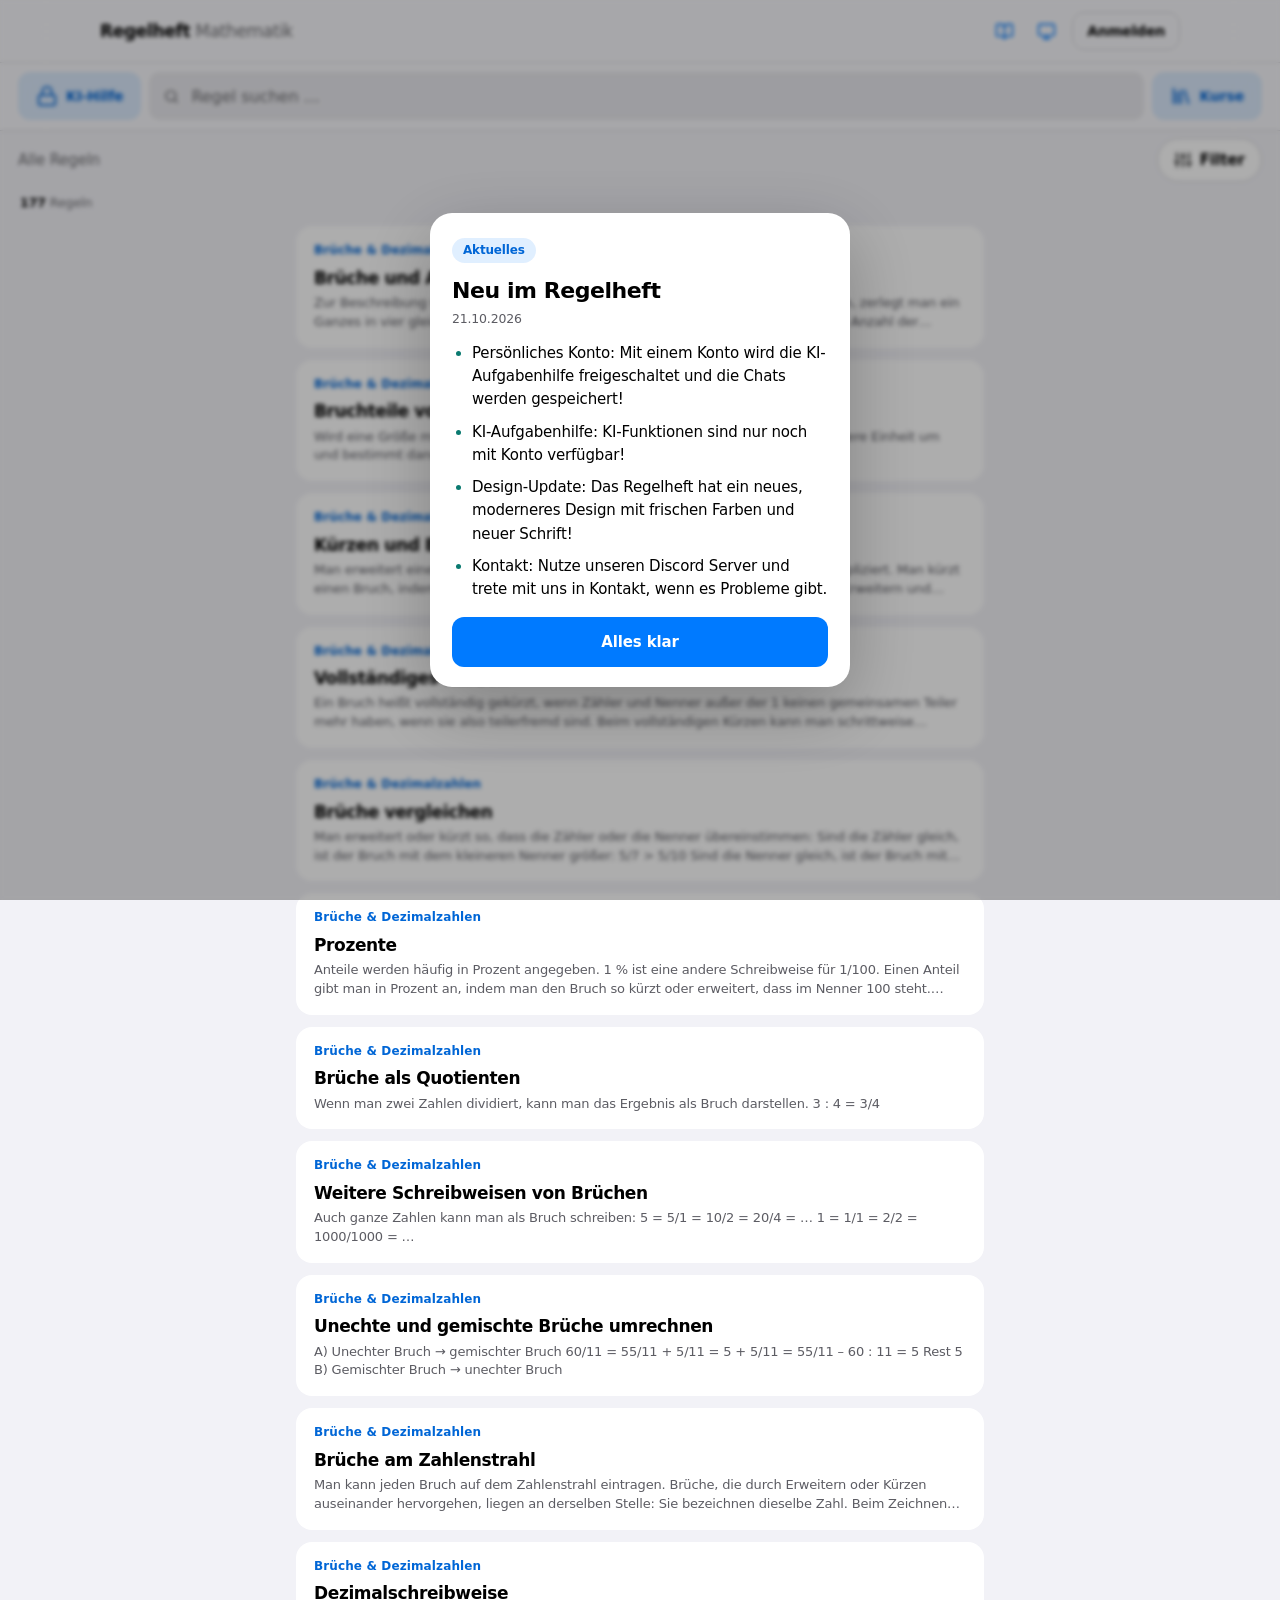
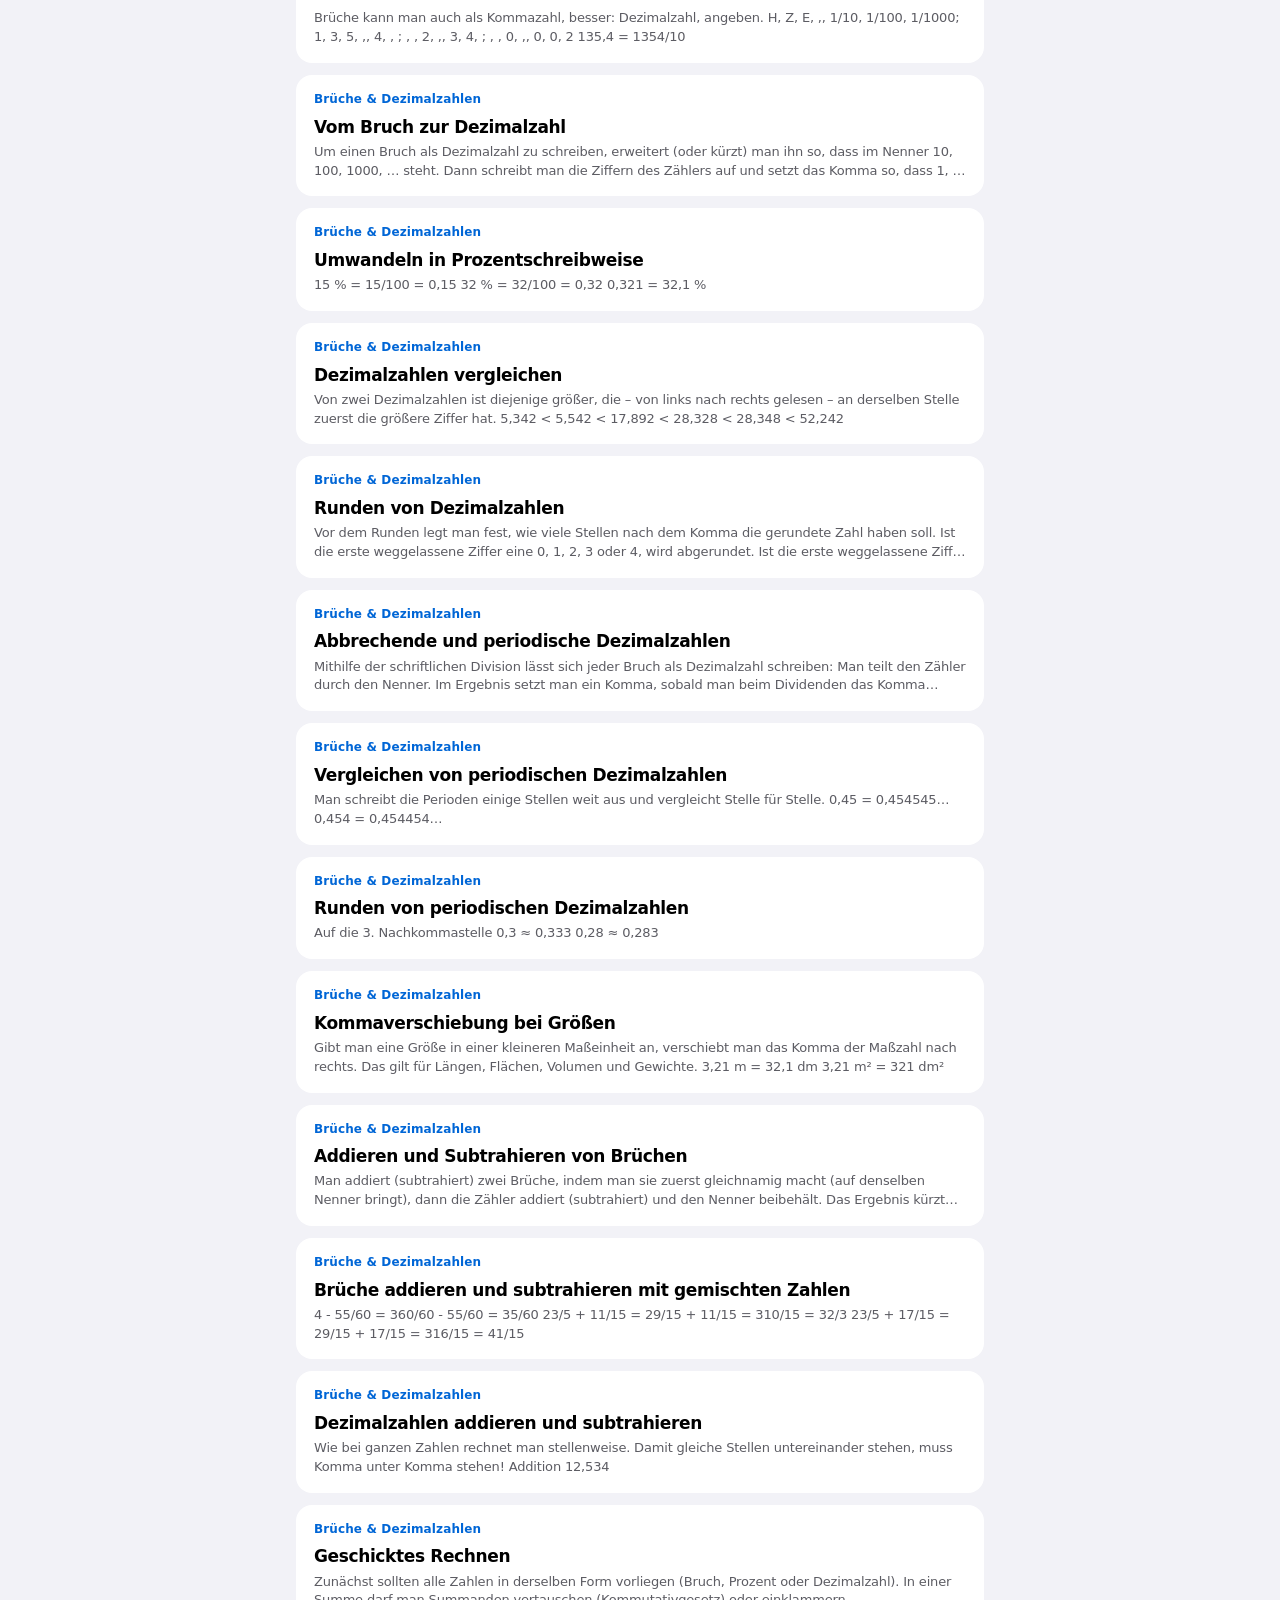
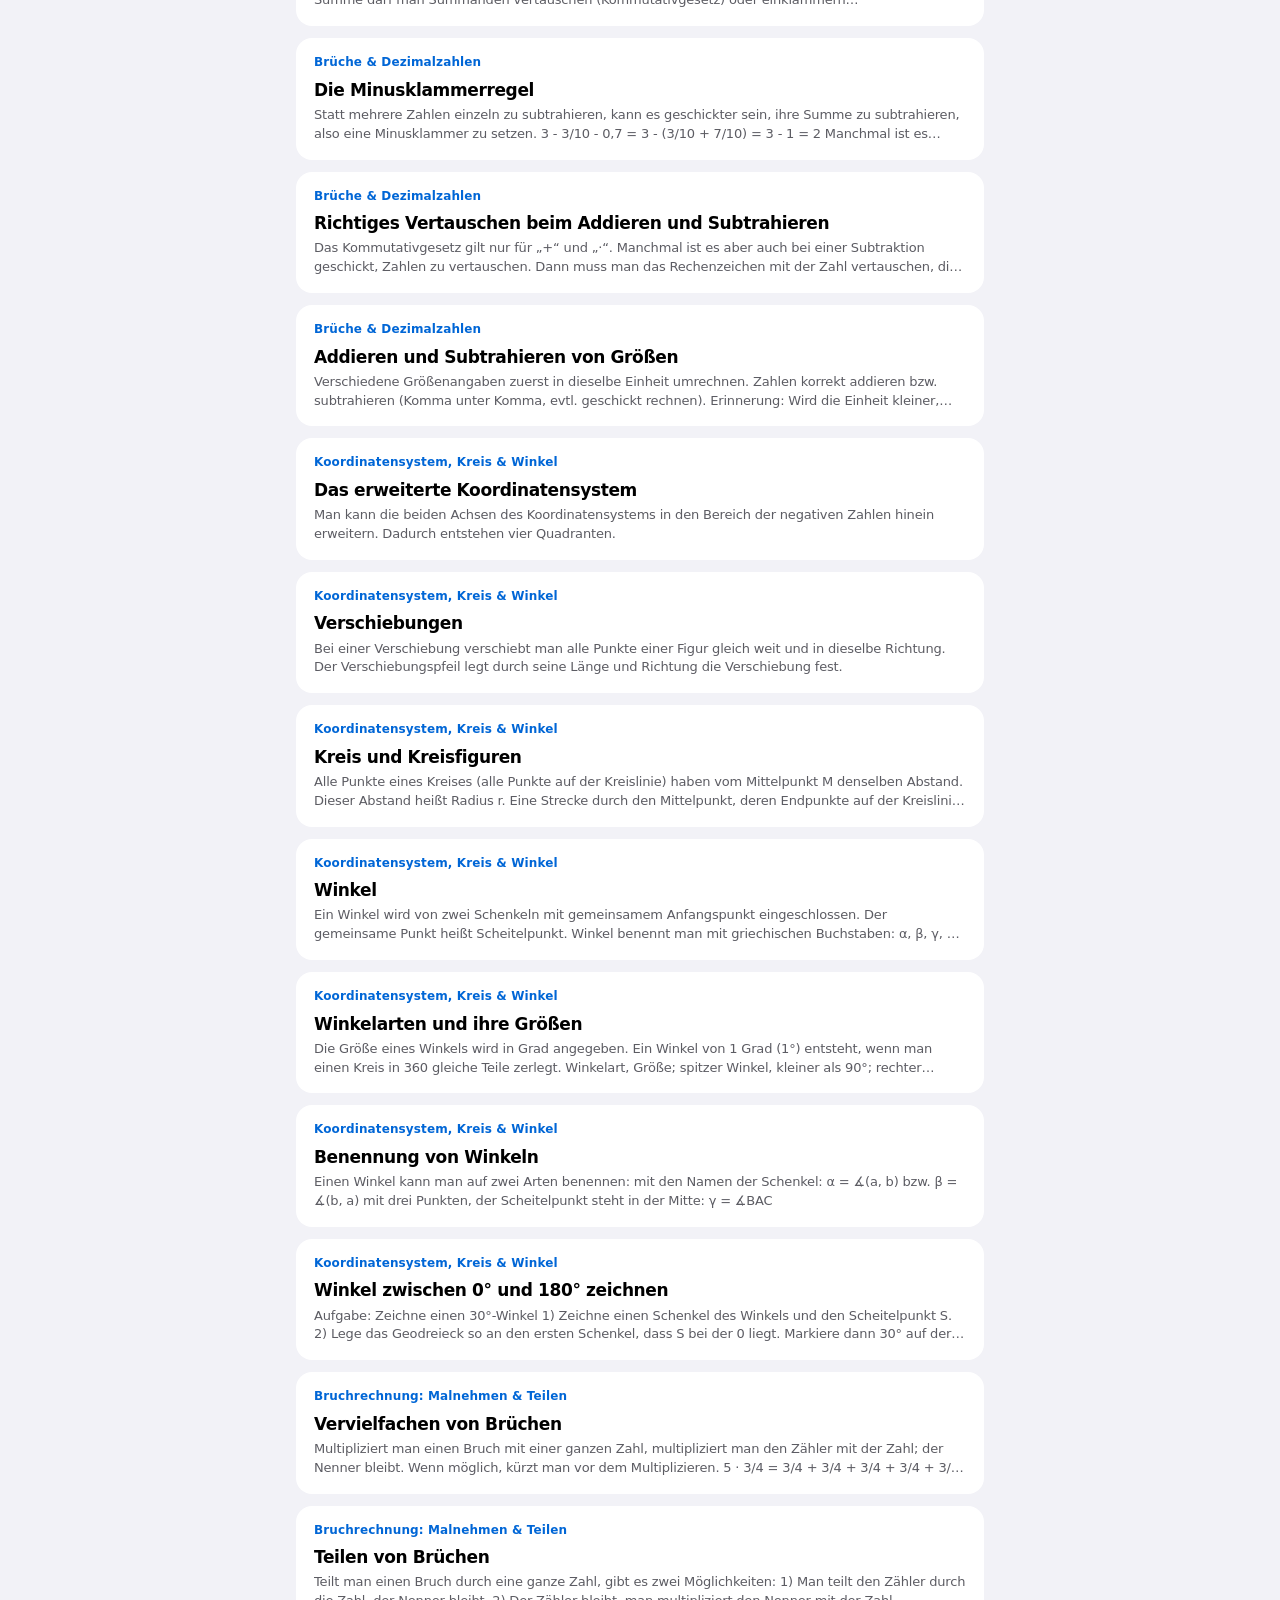
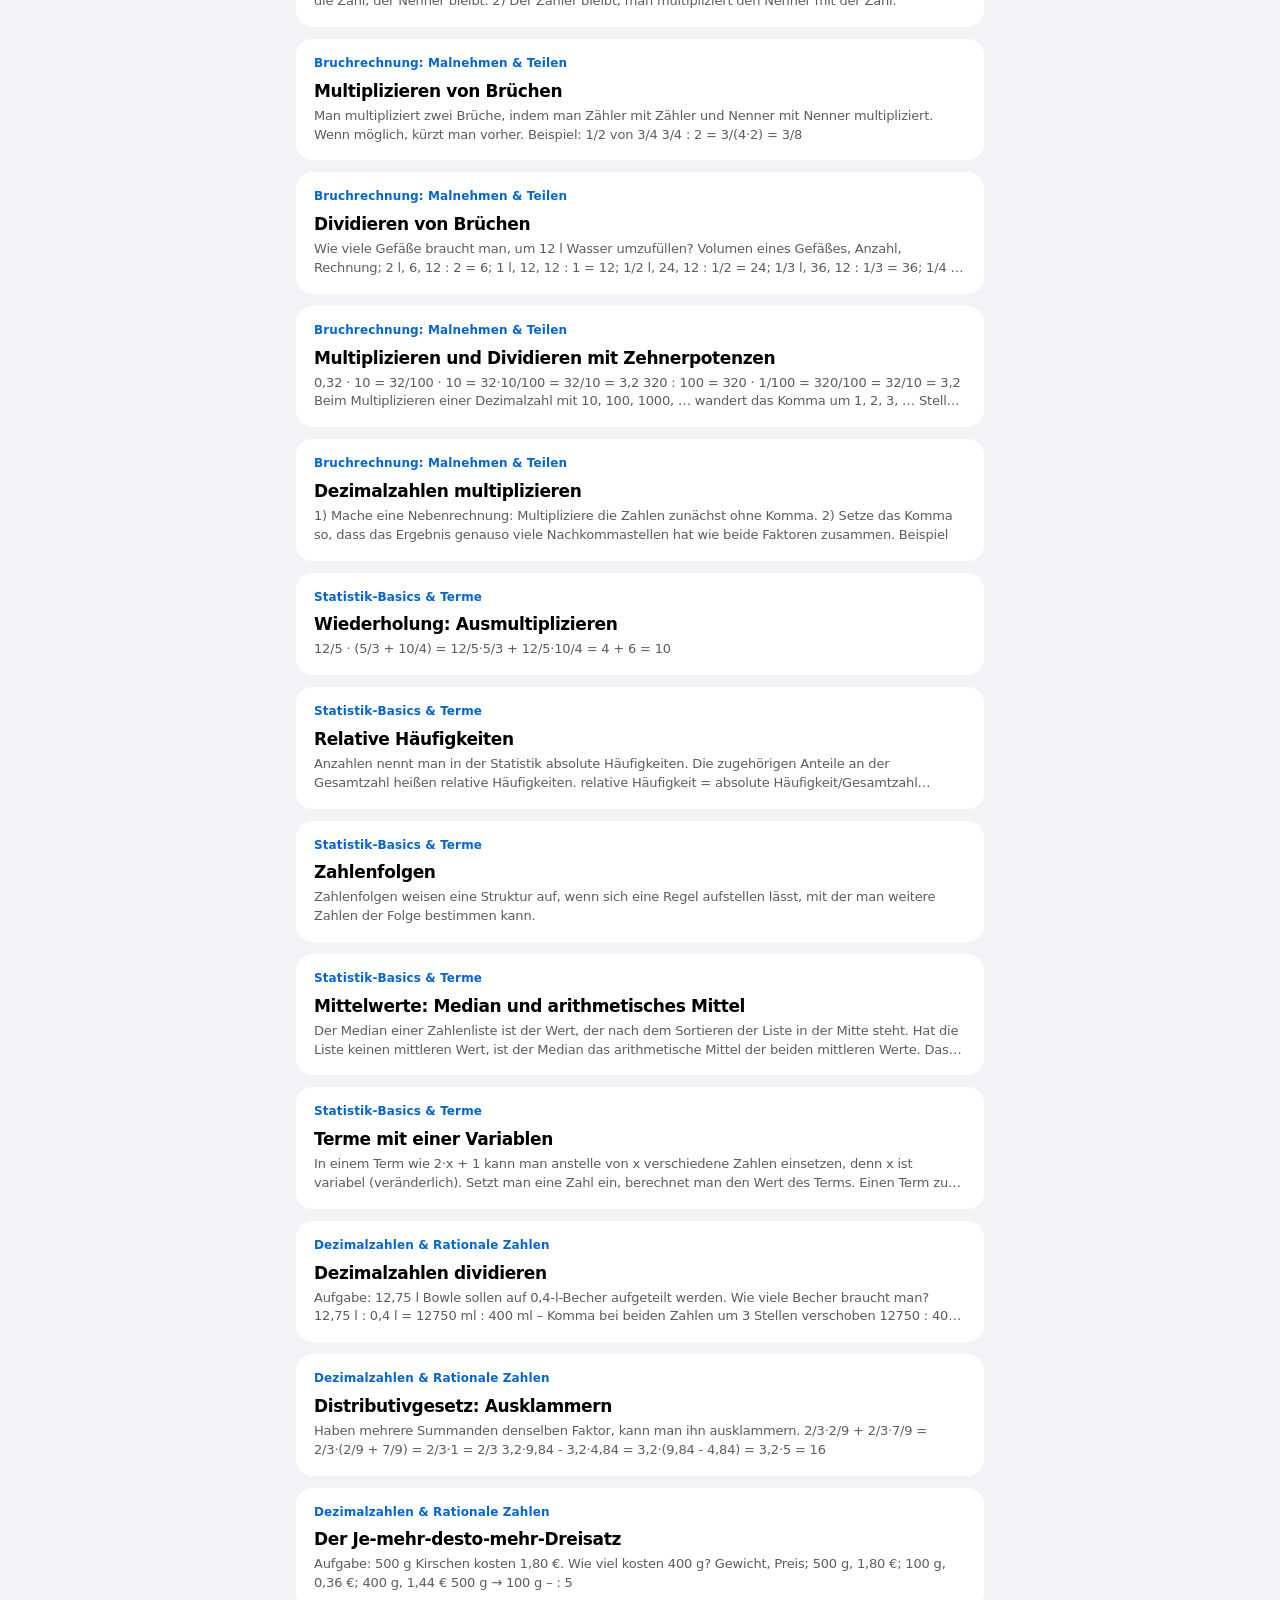
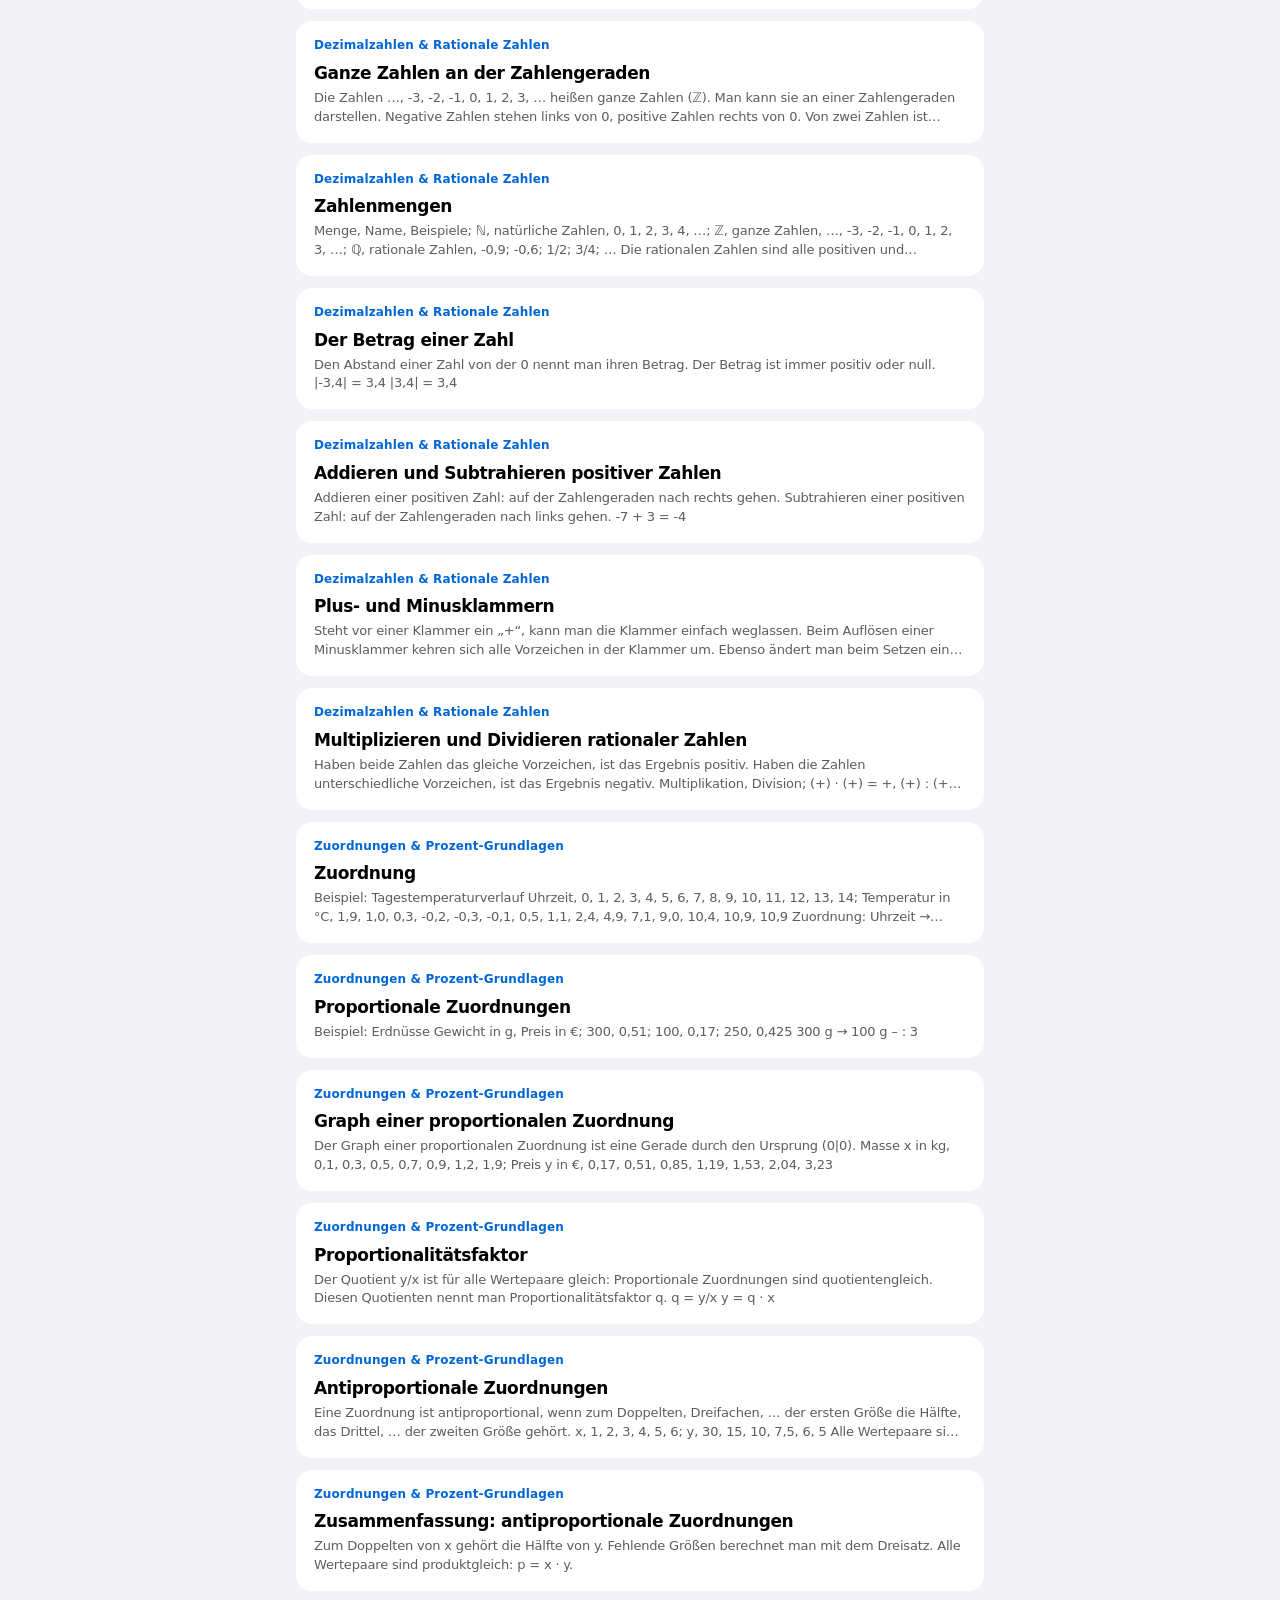
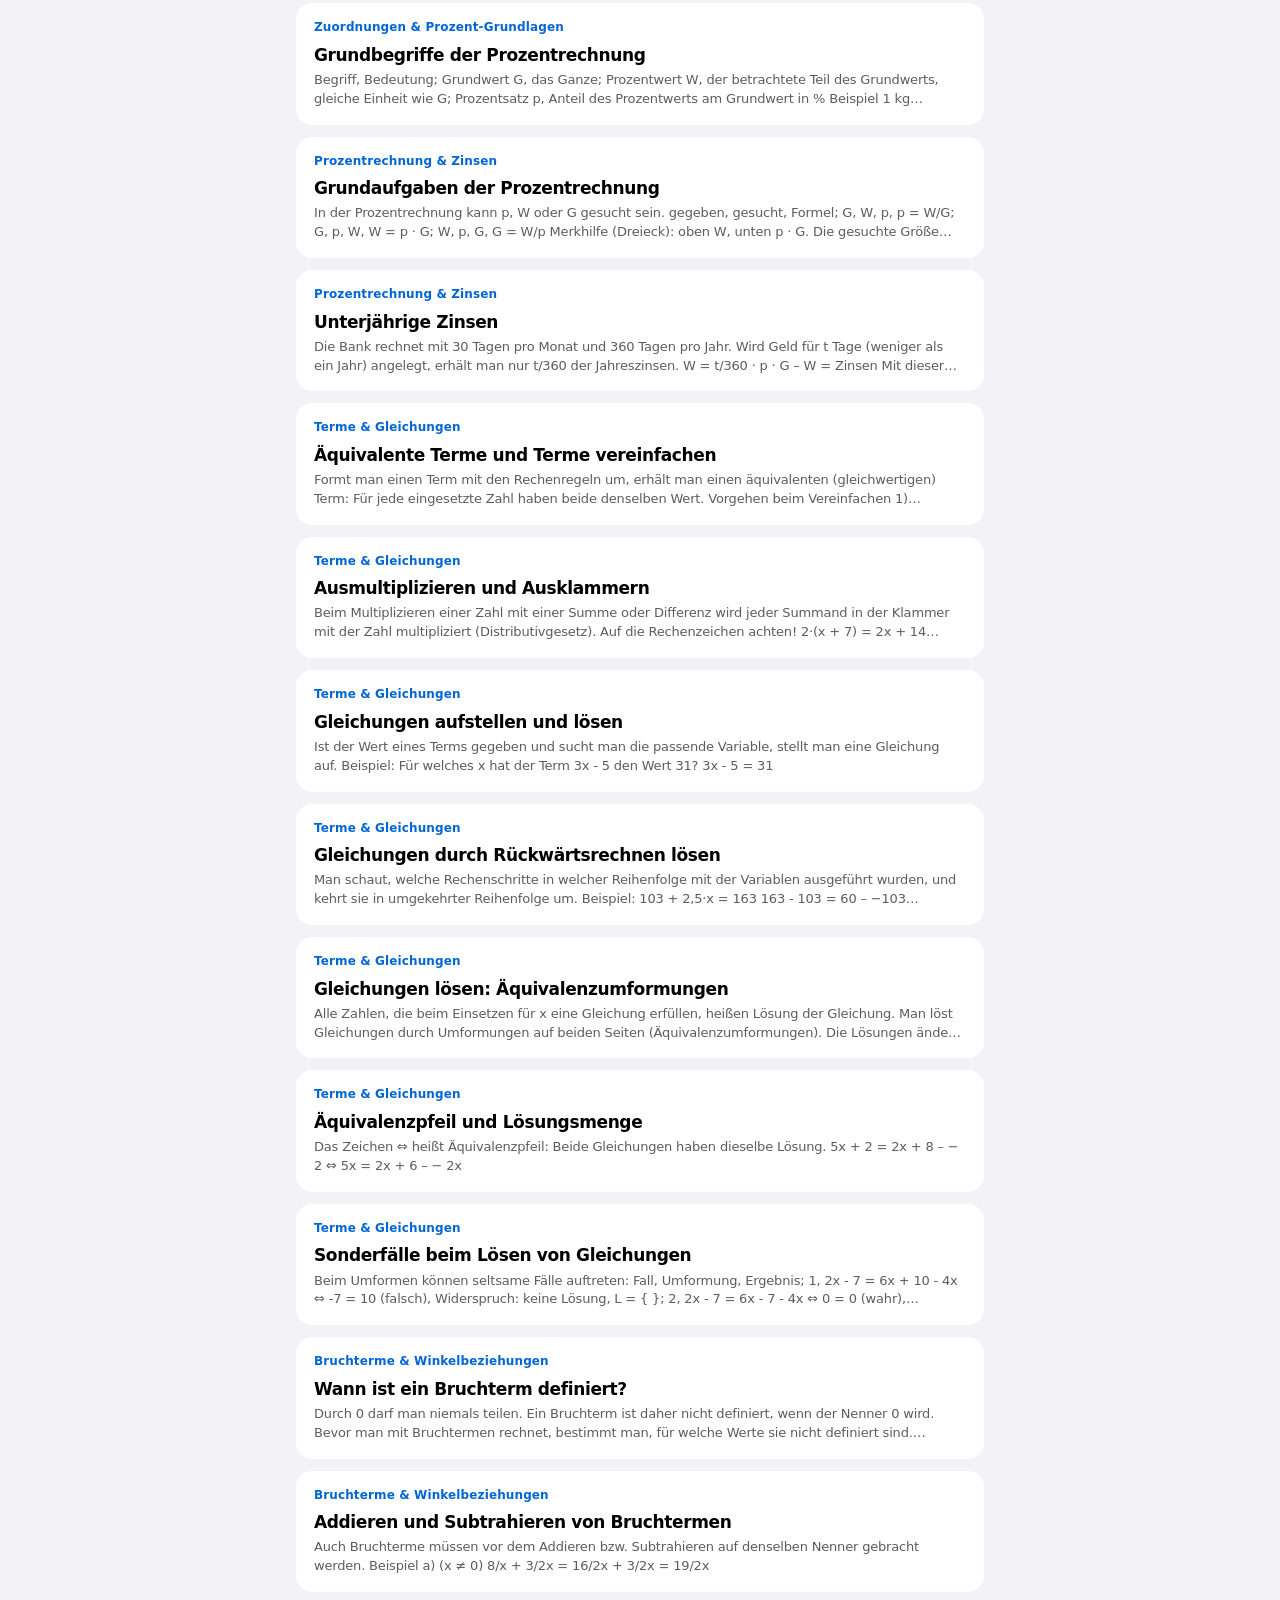
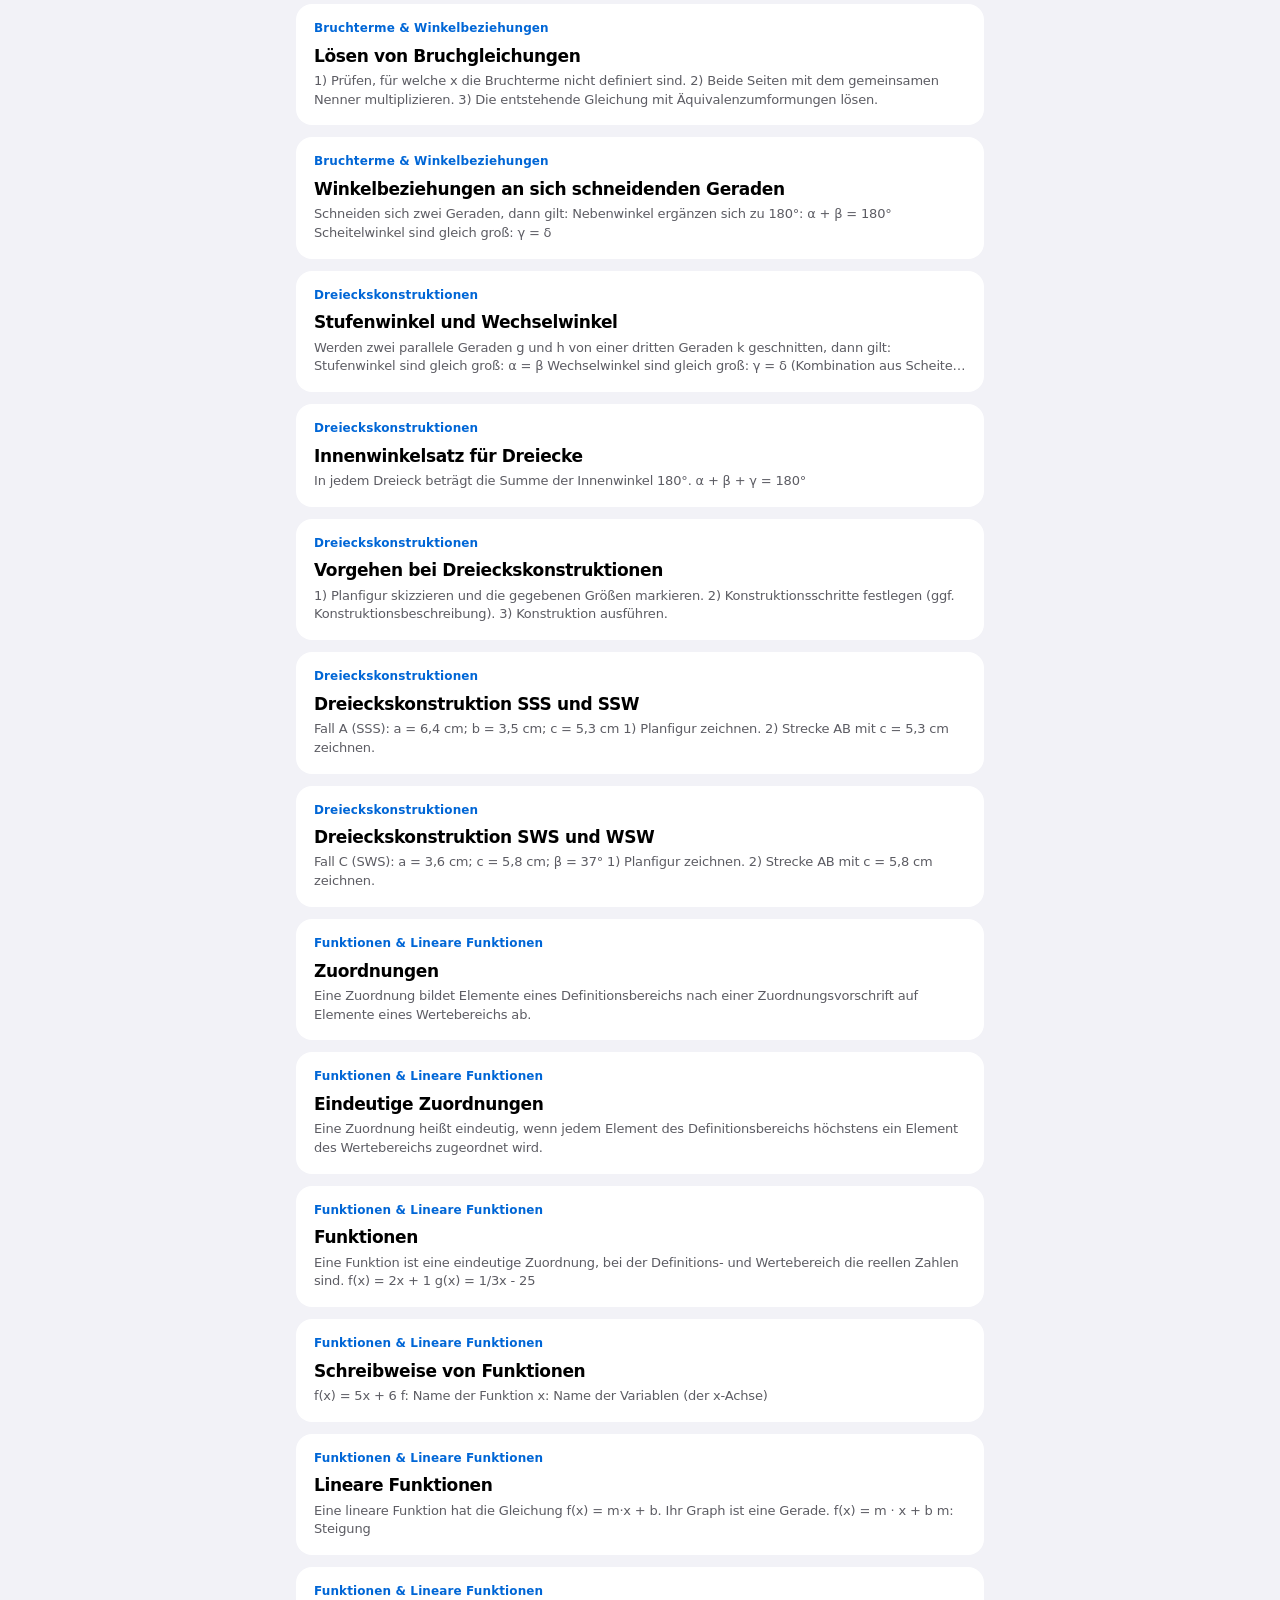
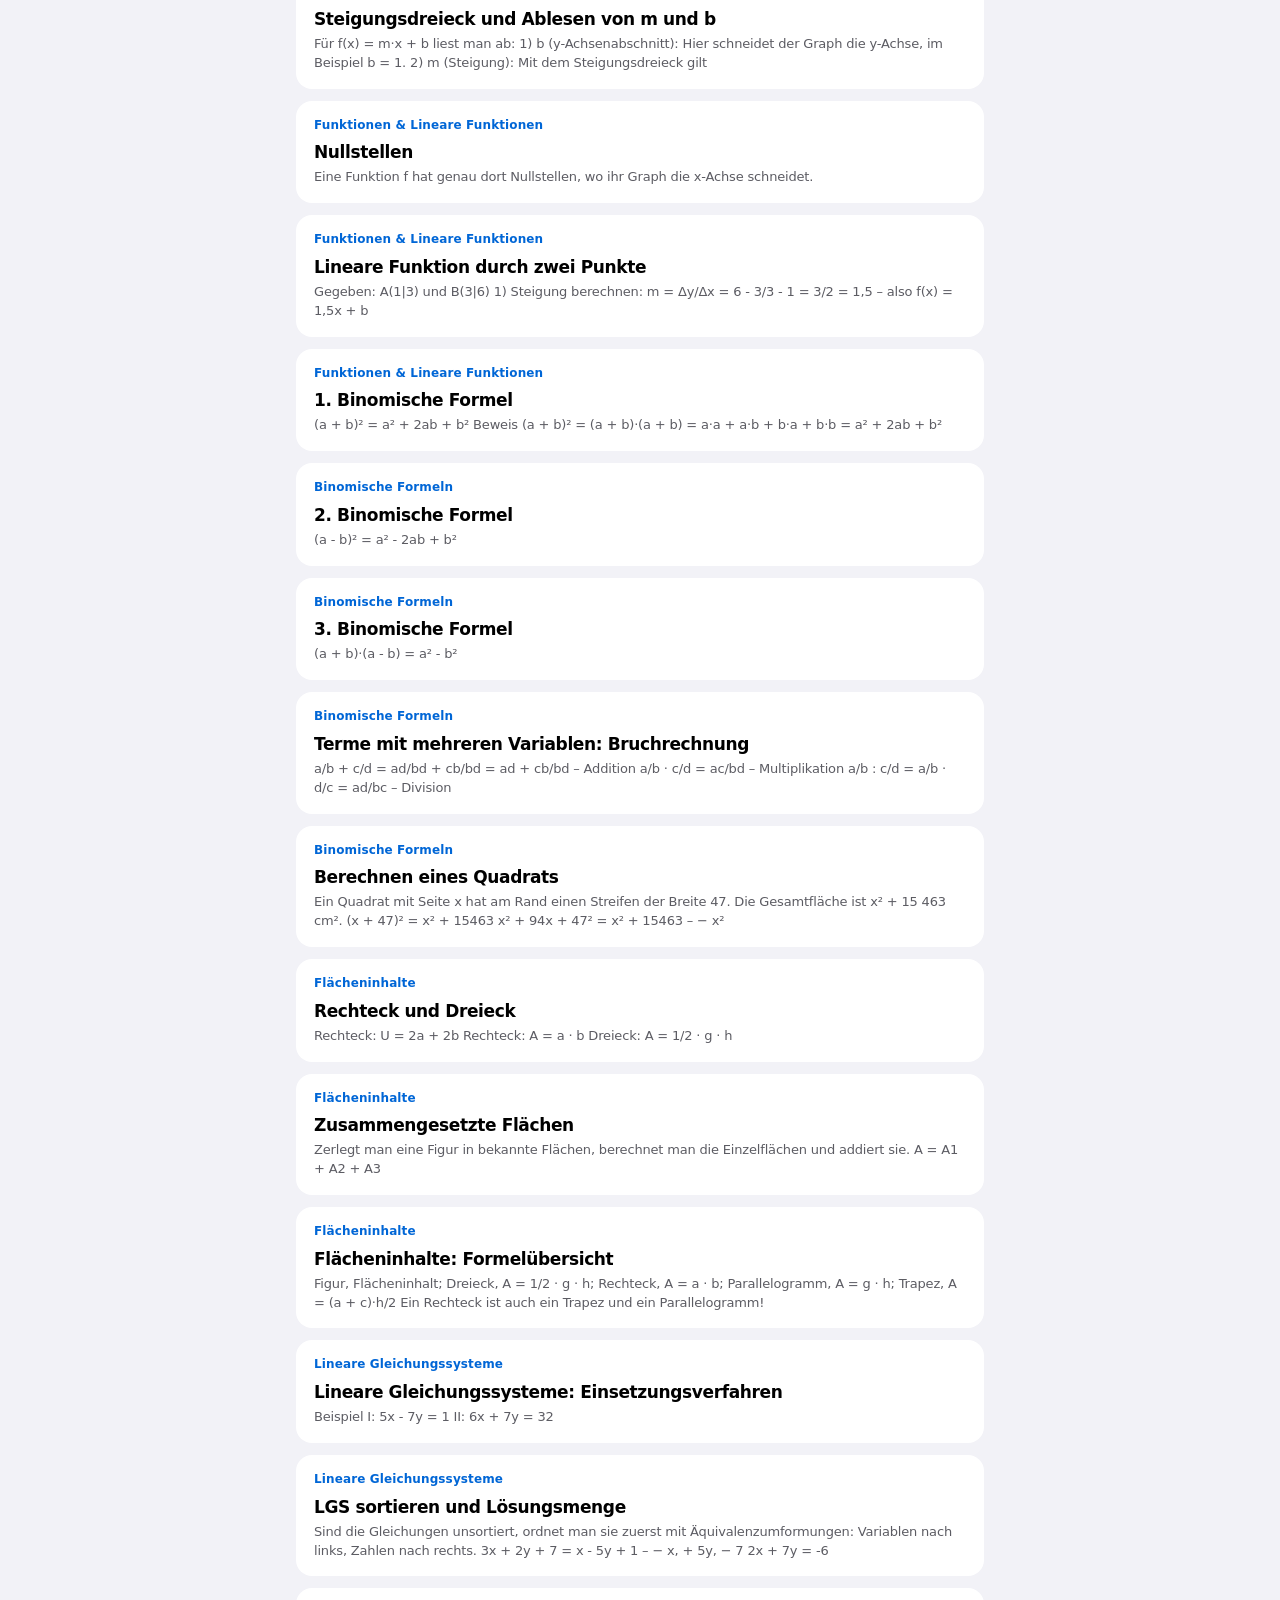
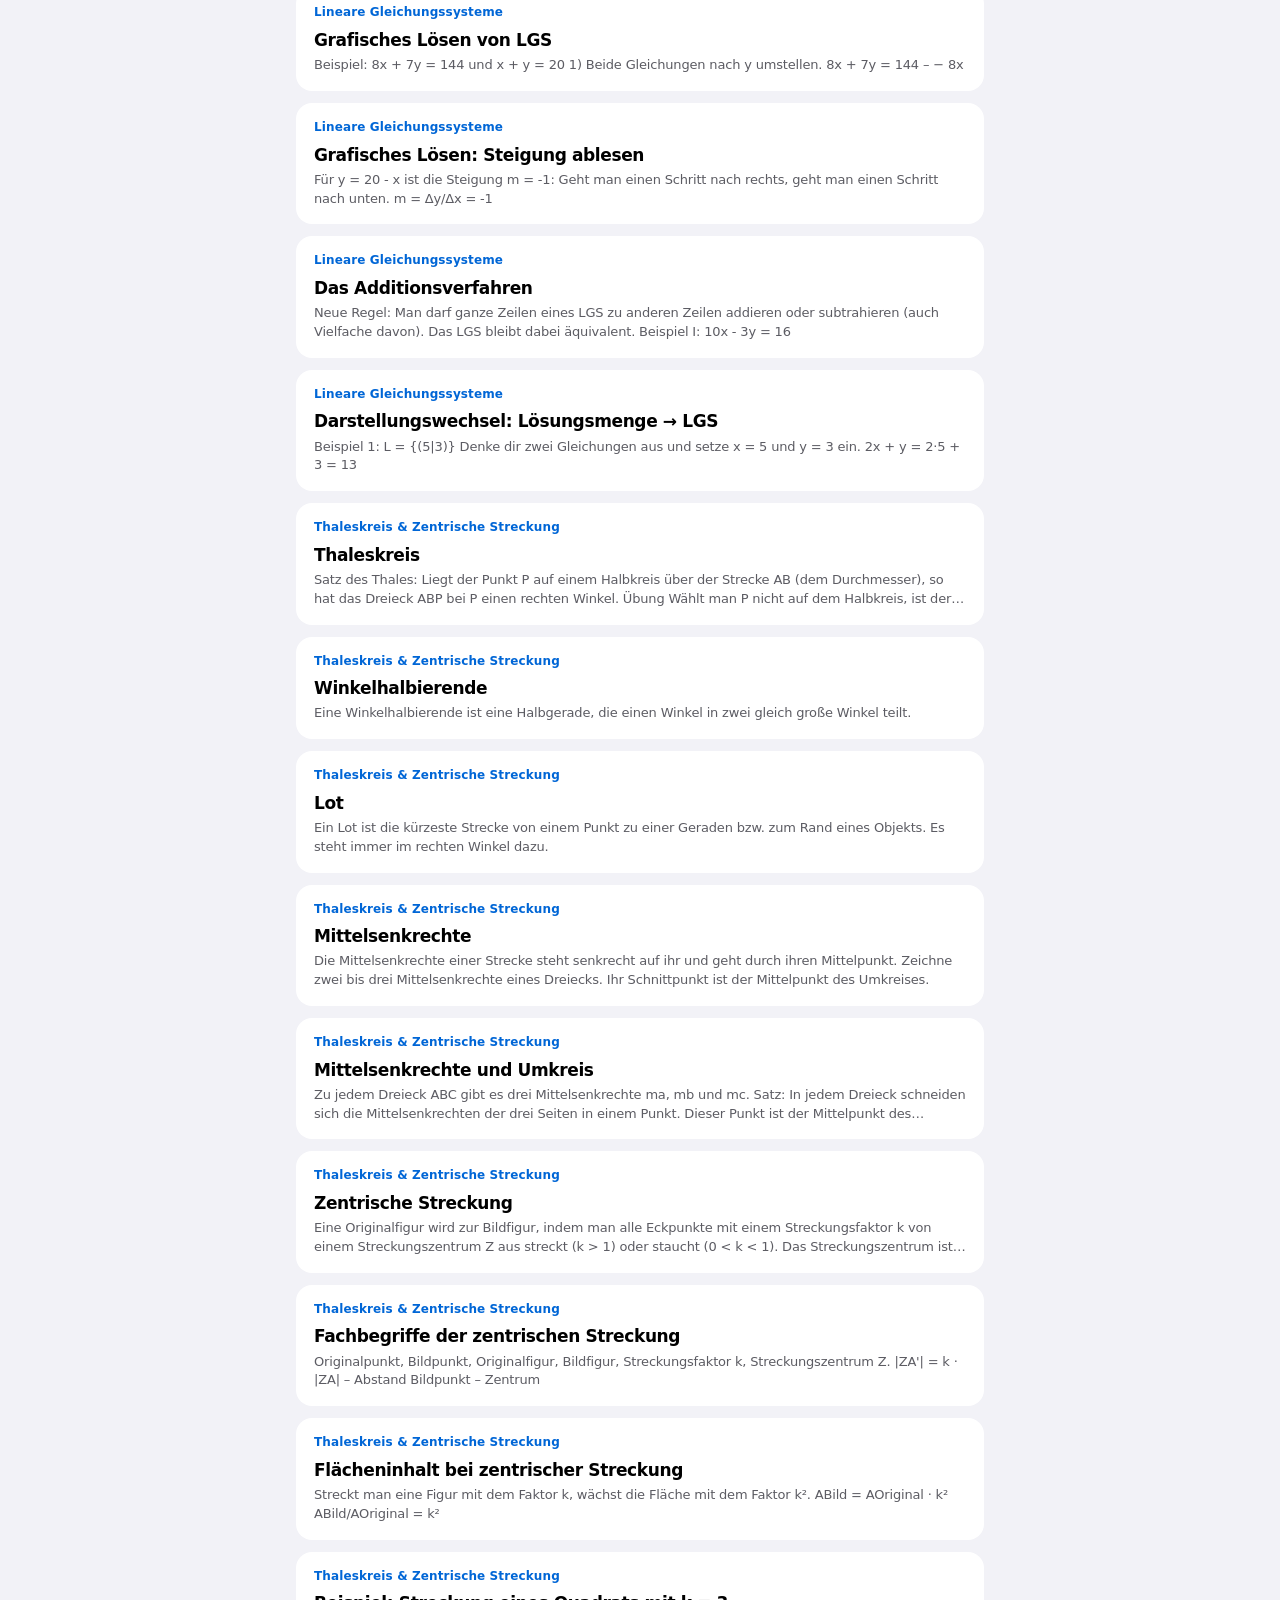
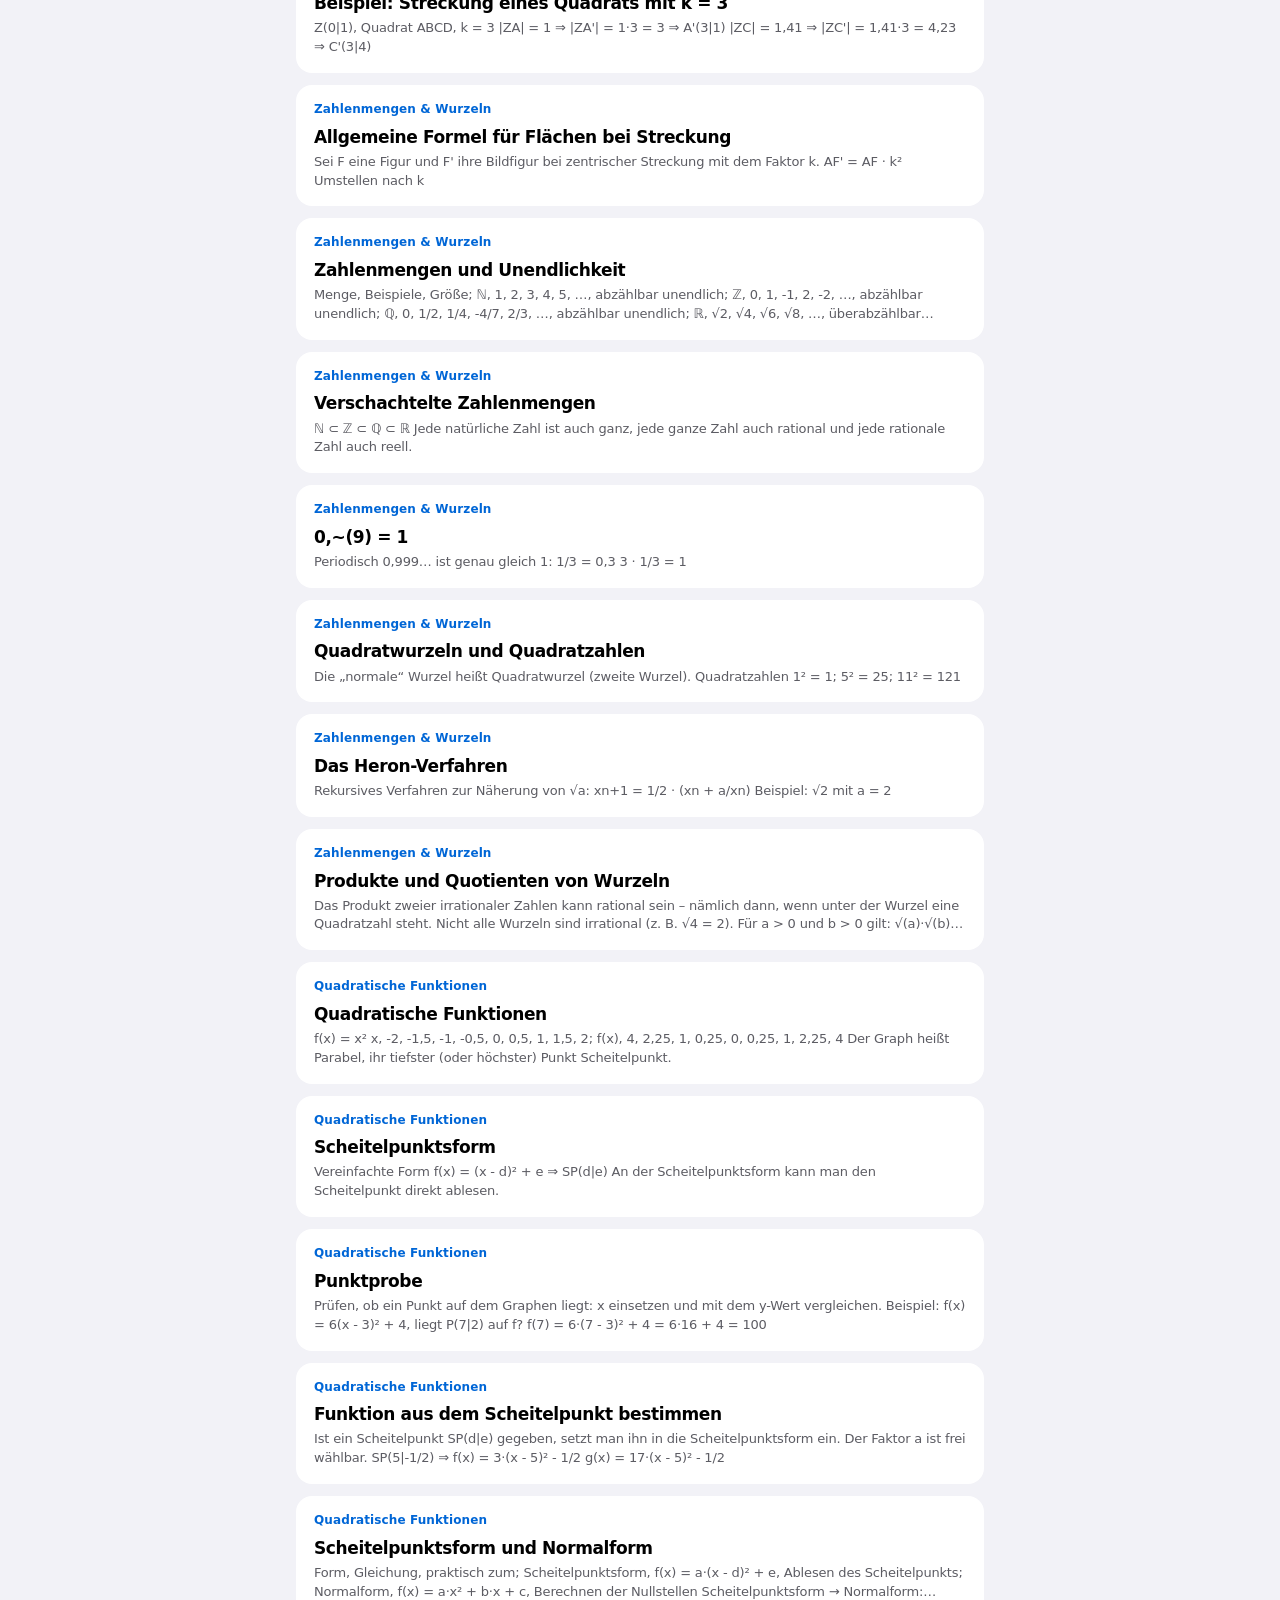
==== commit e48c5ea0: "Add files via upload" ====
--- a/index.html
+++ b/index.html
@@ -14,15 +14,15 @@
 <meta name="color-scheme" content="light dark">
 <script src="assets/js/theme-init.js?v=20261115a"></script>
 <link rel="stylesheet" href="assets/css/fonts.css?v=20261109a">
-<link rel="stylesheet" href="assets/css/style.css?v=20261118b">
+<link rel="stylesheet" href="assets/css/style.css?v=20261119a">
 <link rel="stylesheet" href="assets/css/footer.css?v=20261109a">
 <link rel="stylesheet" href="assets/css/seiten.css?v=20261109a">
 <link rel="stylesheet" href="assets/css/theme.css?v=20261109a">
 <link rel="stylesheet" href="assets/css/header.css?v=20261116a">
 <link rel="stylesheet" href="assets/css/heft-font.css?v=20261109a">
-<link rel="stylesheet" href="assets/css/heft.css?v=20261118b">
+<link rel="stylesheet" href="assets/css/heft.css?v=20261119a">
 <link rel="stylesheet" href="assets/css/konto.css?v=20261109a">
-<link rel="stylesheet" href="assets/css/ui.css?v=20261109a">
+<link rel="stylesheet" href="assets/css/ui.css?v=20261119a">
 <link rel="stylesheet" href="assets/css/apple.css?v=20261116a">
 <link rel="stylesheet" href="assets/css/swiftui.css?v=20261116a">
 </head>
@@ -115,12 +115,12 @@
 
 <script src="assets/js/config.js?v=20261109a"></script>
 <script src="assets/js/footer.js?v=20261116a"></script>
-<script src="assets/js/core.js?v=20261109a"></script>
+<script src="assets/js/core.js?v=20261119b"></script>
 <script src="assets/js/icons.js?v=20261116b"></script>
 <script src="assets/js/layout.js?v=20261116a"></script>
 <script src="assets/js/heft-grid.js?v=20261109a"></script>
 <script src="assets/js/regeln.js?v=20261109a"></script>
 <script src="assets/js/format.js?v=20261109a"></script>
-<script src="assets/js/index.js?v=20261118b"></script>
+<script src="assets/js/index.js?v=20261119a"></script>
 </body>
 </html>
--- a/assets/css/style.css
+++ b/assets/css/style.css
@@ -341,7 +341,7 @@
     padding-left:10px;
     text-align:right;
   }
-  .fl-note::before{ content:"| "; color:var(--muted); }
+
   .frac{ display:inline-flex; flex-direction:column; align-items:center; vertical-align:middle; margin:0 3px; font-size:0.95em; line-height:1.2; }
   .frac .num, .frac .den{ display:block; padding:0 3px; text-align:center; }
   .frac .num{ border-bottom:1.4px solid currentColor; padding-bottom:1px; }
@@ -577,3 +577,39 @@
 /* Gewählter Filter: ✕ zum Schließen */
 .chip{ display:inline-flex; align-items:center; gap:6px; }
 .chip .chip-x{ display:inline-flex; margin-right:-4px; }
+
+/* Filter: gewählte Themen links (mit ✕), rechts der Filter-Knopf mit Auswahlfenster */
+.filterbar{ position:relative; display:flex; align-items:center; gap:10px; padding:8px 18px 10px 0; margin-bottom:-14px; }
+.filterbar .chips{ flex:1 1 auto; min-width:0; margin:0; padding:6px 0 6px 18px; }
+.chips-all{ color:var(--muted); font-size:.9375rem; white-space:nowrap; align-self:center; }
+.filter-btn{ flex:none; display:inline-flex; align-items:center; gap:8px; min-height:44px; padding:0 16px; border-radius:999px; border:1.5px solid var(--border); background:var(--surface); color:var(--ink); font:inherit; font-size:.9375rem; font-weight:600; cursor:pointer; }
+.filter-btn[aria-expanded="true"]{ background:var(--bg-soft); }
+.filter-count{ min-width:20px; height:20px; padding:0 6px; border-radius:10px; background:var(--ink); color:var(--surface); font-size:.75rem; font-weight:700; line-height:20px; text-align:center; }
+.filter-count[hidden]{ display:none; }
+.filter-backdrop{ display:none; }
+.filter-panel{ position:absolute; right:14px; top:calc(100% + 4px); z-index:60; width:min(440px, calc(100vw - 28px)); max-height:min(72vh, 600px); overflow-y:auto; overscroll-behavior:contain; background:var(--surface); border:1px solid var(--border); border-radius:18px; box-shadow:0 18px 50px rgba(0,0,0,.2); padding:4px 14px 14px; }
+.filter-panel[hidden], .filter-backdrop[hidden]{ display:none !important; }
+.fp-head{ position:sticky; top:0; z-index:1; display:flex; align-items:center; justify-content:space-between; gap:10px; padding:12px 0 8px; background:var(--surface); font-size:1.0625rem; }
+.fp-act{ display:inline-flex; gap:6px; }
+.fp-reset, .fp-done{ min-height:44px; padding:0 12px; border:0; border-radius:99px; background:transparent; color:var(--accent-fg, var(--accent)); font:inherit; font-size:.9375rem; font-weight:600; cursor:pointer; }
+.fp-done{ background:var(--ink); color:var(--surface); padding:0 18px; }
+.fp-sec{ margin:12px 0 6px; font-size:.8125rem; font-weight:700; letter-spacing:.04em; text-transform:uppercase; color:var(--muted); }
+.fp-views{ display:flex; flex-wrap:wrap; gap:8px; }
+.fp-view{ display:inline-flex; align-items:center; gap:8px; min-height:44px; padding:0 14px; border-radius:99px; border:1.5px solid var(--border); background:transparent; color:var(--ink); font:inherit; font-size:.9375rem; cursor:pointer; }
+.fp-view.on{ border-width:2.5px; font-weight:700; background:var(--bg-soft); }
+.fp-list{ display:flex; flex-direction:column; }
+.fp-row{ display:flex; align-items:center; justify-content:space-between; gap:12px; min-height:48px; padding:6px 4px; border:0; border-bottom:.5px solid var(--border); background:transparent; color:var(--ink); font:inherit; font-size:1rem; text-align:left; cursor:pointer; }
+.fp-row:last-child{ border-bottom:0; }
+.fp-check{ flex:none; width:24px; height:24px; display:grid; place-items:center; border-radius:50%; border:1.5px solid var(--border); color:transparent; }
+.fp-row.on{ font-weight:700; }
+.fp-row.on .fp-check{ background:var(--ink); border-color:var(--ink); color:var(--surface); }
+.fp-row:focus-visible, .fp-view:focus-visible, .fp-reset:focus-visible, .fp-done:focus-visible, .filter-btn:focus-visible{ outline:2px solid var(--accent); outline-offset:2px; }
+@media (max-width:640px){
+  .filter-backdrop:not([hidden]){ display:block; position:fixed; inset:0; z-index:55; background:rgba(0,0,0,.32); }
+  .filter-panel{ position:fixed; left:0; right:0; bottom:0; top:auto; width:auto; max-height:80vh; border-radius:22px 22px 0 0; padding-bottom:calc(14px + env(safe-area-inset-bottom, 0px)); }
+  .filter-btn span:nth-child(2){ position:absolute; width:1px; height:1px; overflow:hidden; clip:rect(0 0 0 0); }   /* am Handy nur Symbol + Zahl */
+  .filter-btn{ padding:0 14px; }
+}
+@media (prefers-reduced-motion:no-preference){ .filter-panel:not([hidden]){ animation:fpIn .2s ease-out; } @keyframes fpIn{ from{ opacity:0; transform:translateY(8px); } to{ opacity:1; transform:none; } } }
+
+.news-card:focus{ outline:none; }
--- a/assets/css/heft.css
+++ b/assets/css/heft.css
@@ -194,7 +194,9 @@
 html[data-heft="on"][data-theme="dark"]{ --grid:#212838; --grid-strong:#313b52; --paper-glass:rgba(23,27,38,.9); }
 /* nur EINE schmale Randlinie */
 html[data-heft="on"] body::before{ display:none; }
-@media (min-width:1280px){ html[data-heft="on"] body::before{ display:block; width:0; left:calc((100% - 1080px) / 2 - 18px); border-right:none; border-left:1.5px solid var(--margin-line); } }
+/* Randlinie nur noch im Heft-Bereich selbst (vorher lief sie über Kopfzeile und Hinweis-Banner) */
+html[data-heft="on"] .list{ position:relative; }
+@media (min-width:1280px){ html[data-heft="on"] .list::before{ content:""; position:absolute; top:0; bottom:0; left:calc((100% - 720px) / 2 - 2px); width:0; border-left:1.5px solid var(--margin-line); pointer-events:none; } }
 /* Kopfzeile + Suchleiste ruhig auf glattem Papier */
 html[data-heft="on"] .top, html[data-heft="on"] header.top{ background:var(--paper); background-image:none; border-bottom:1.5px solid var(--pen-soft); }
 html[data-heft="on"] .searchbar{ background:var(--paper); padding-bottom:10px; }
@@ -335,3 +337,18 @@
 /* Zwischenüberschriften: mehr Luft, damit Unterstreichung und nächste Zeile sich nicht berühren */
 html[data-heft="on"] .subhead{ line-height:1.5; margin:26px 0 10px; text-underline-offset:5px; }
 html[data-heft="on"] .subhead + *{ margin-top:10px; }
+
+/* Filterleiste im Heft-Look */
+html[data-heft="on"] .filterbar{ box-sizing:border-box; min-height:4.5rem; margin-bottom:0; padding:0 14px 0 0; background-color:var(--paper); background-image:var(--gridbg); background-size:var(--cell) var(--cell); background-position:-1px var(--gy); border-bottom:1px solid var(--grid-strong); }
+html[data-heft="on"] .filterbar .chips{ height:auto; background:none; border:0; padding:0 0 0 16px; }
+html[data-heft="on"] .filter-btn{ background:var(--paper); color:var(--pen); border:1.5px solid var(--pen-soft); font-weight:400; font-size:1rem; }
+html[data-heft="on"] .filter-count{ background:var(--pen); color:var(--paper); font-weight:400; }
+html[data-heft="on"] .filter-panel{ background:var(--paper); border:1.5px solid var(--pen-soft); box-shadow:0 12px 30px rgba(0,0,0,.18); color:var(--pen); }
+html[data-heft="on"] .fp-head{ background:var(--paper); }
+html[data-heft="on"] .fp-view, html[data-heft="on"] .fp-row, html[data-heft="on"] .fp-reset{ color:var(--pen); }
+html[data-heft="on"] .fp-view{ border-color:var(--pen-soft); }
+html[data-heft="on"] .fp-view.on{ background:var(--marker); border-color:var(--pen); font-weight:400; }
+html[data-heft="on"] .fp-row.on{ font-weight:400; text-decoration:underline; text-decoration-thickness:2px; }
+html[data-heft="on"] .fp-row.on .fp-check{ background:var(--pen); border-color:var(--pen); color:var(--paper); }
+html[data-heft="on"] .fp-done{ background:var(--pen); color:var(--paper); font-weight:400; }
+html[data-heft="on"] .fp-row{ border-bottom-color:var(--grid-strong); }
--- a/assets/css/ui.css
+++ b/assets/css/ui.css
@@ -214,3 +214,13 @@
 .u-row .u-badge{ flex:none; }
 .acct a.acct-chip{ text-decoration:none; }
 #kQuota{ margin-top:4px; }
+
+/* Nutzerverwaltung im Dashboard */
+.u-badge.bad{ color:var(--u-bad); background:transparent; border-color:var(--u-bad); }
+.u-facts{ display:grid; grid-template-columns:repeat(auto-fit,minmax(150px,1fr)); gap:10px 14px; margin-bottom:6px; }
+.u-fact{ display:flex; flex-direction:column; gap:2px; font-size:.92em; min-width:0; overflow-wrap:anywhere; }
+.u-fact span{ color:var(--u-muted); font-size:.85em; }
+.u-sec{ margin:18px 0 8px; padding-top:12px; border-top:1px solid var(--u-line); font-weight:700; }
+.u-filters{ display:flex; gap:8px; overflow-x:auto; padding:2px 2px 10px; scrollbar-width:none; }
+.u-filters::-webkit-scrollbar{ display:none; }
+.u-filters .u-chip{ flex:none; }
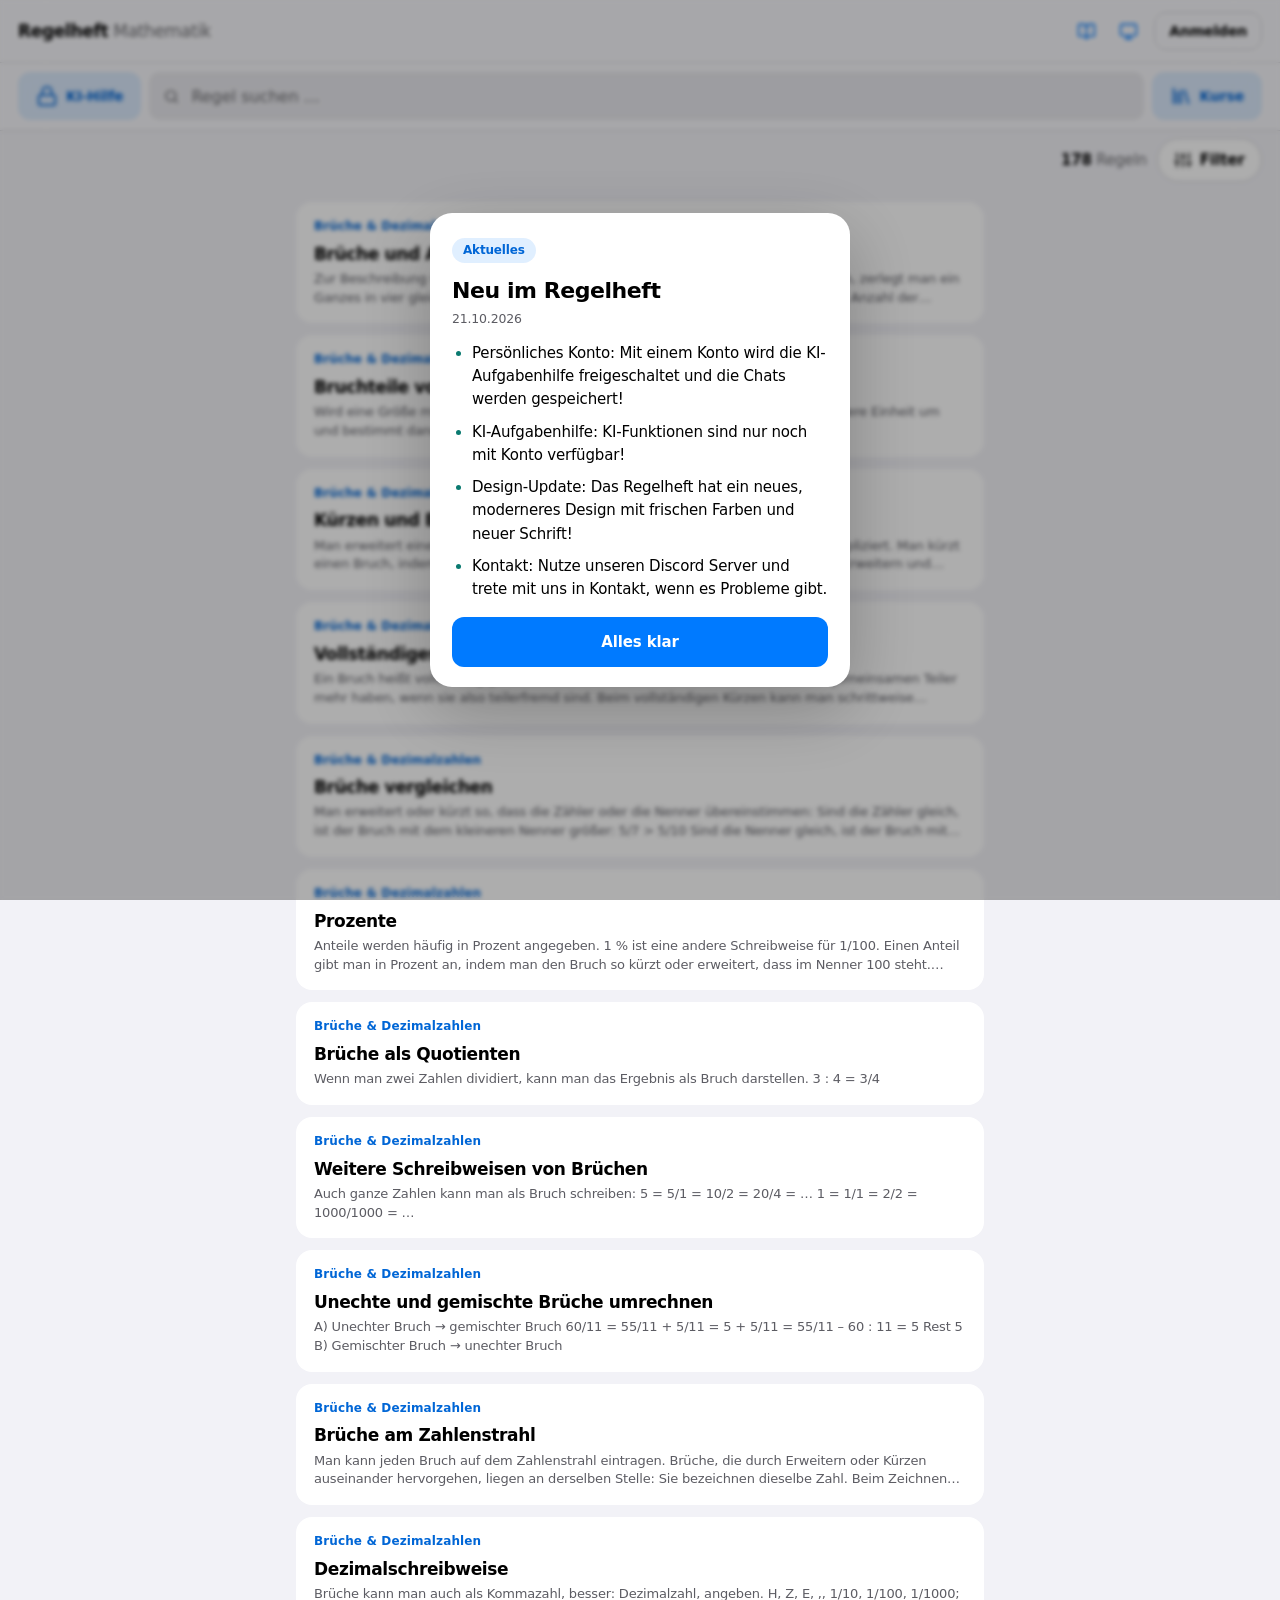
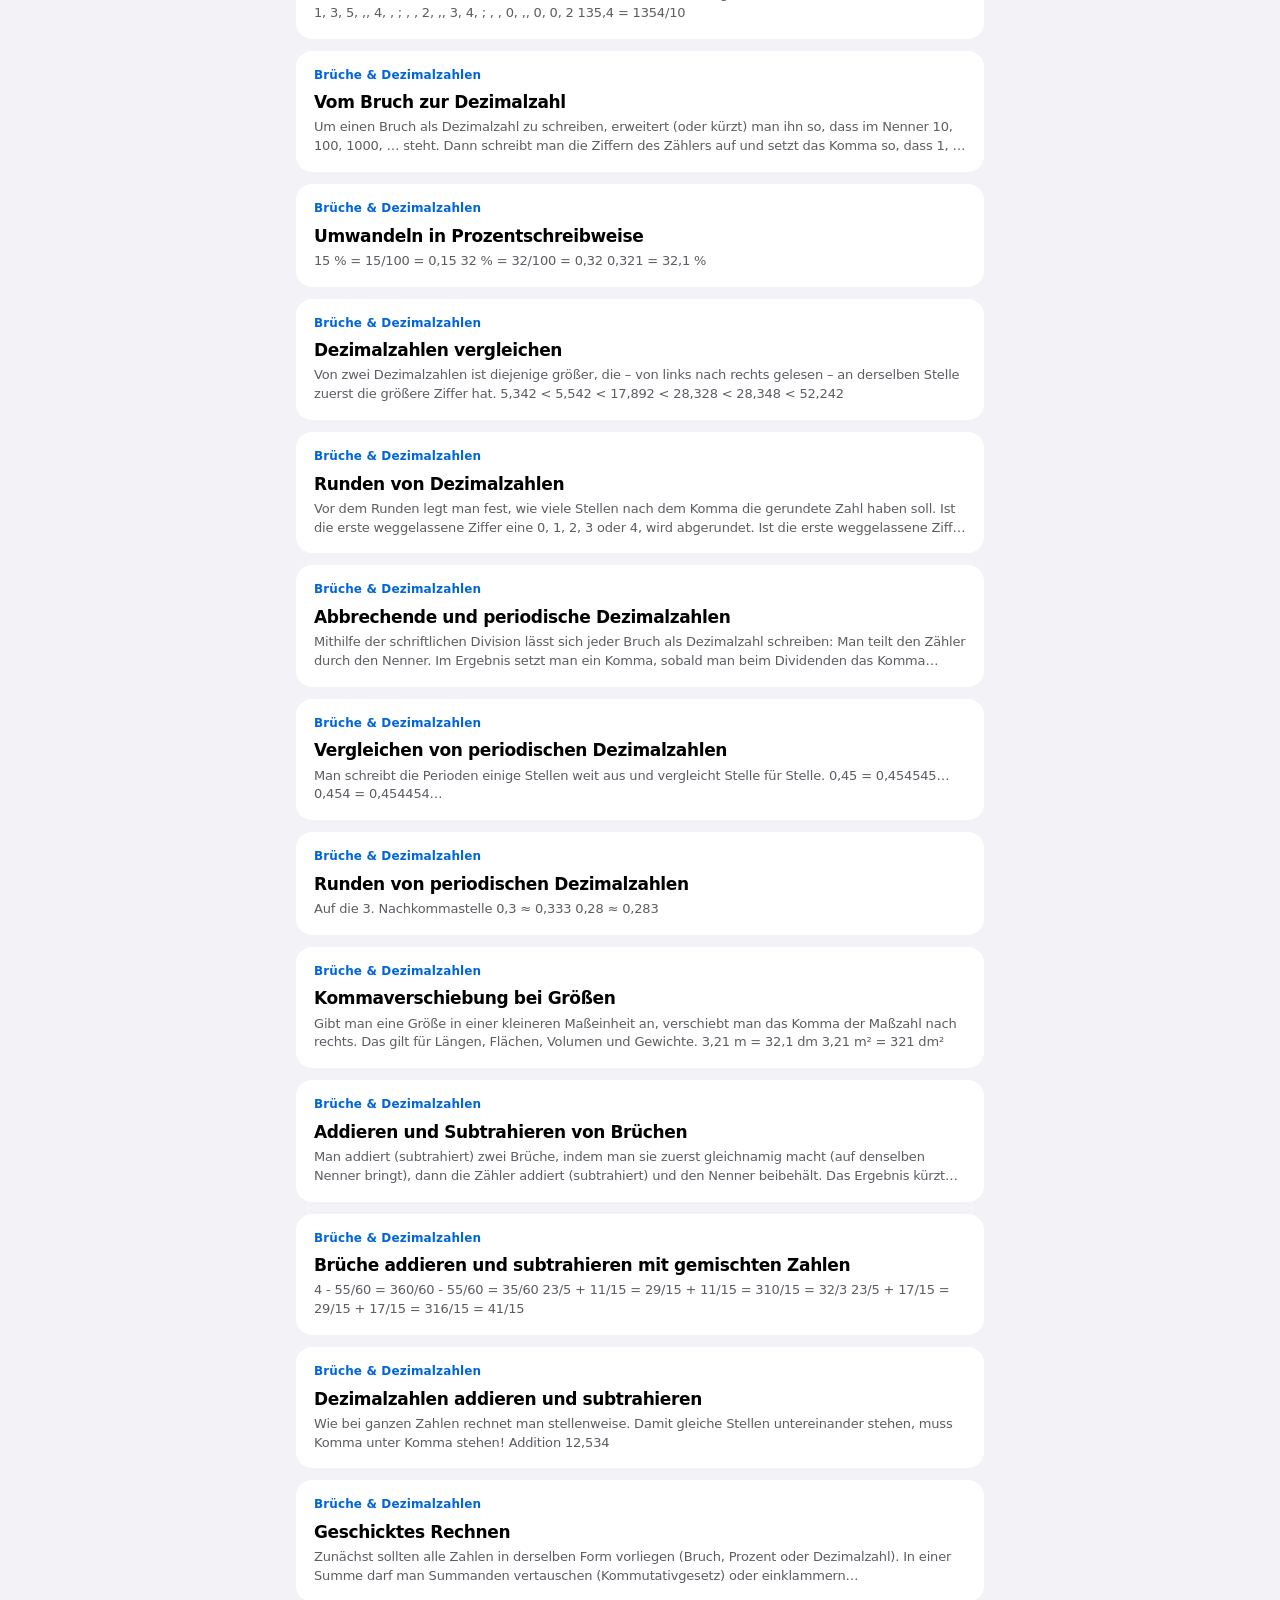
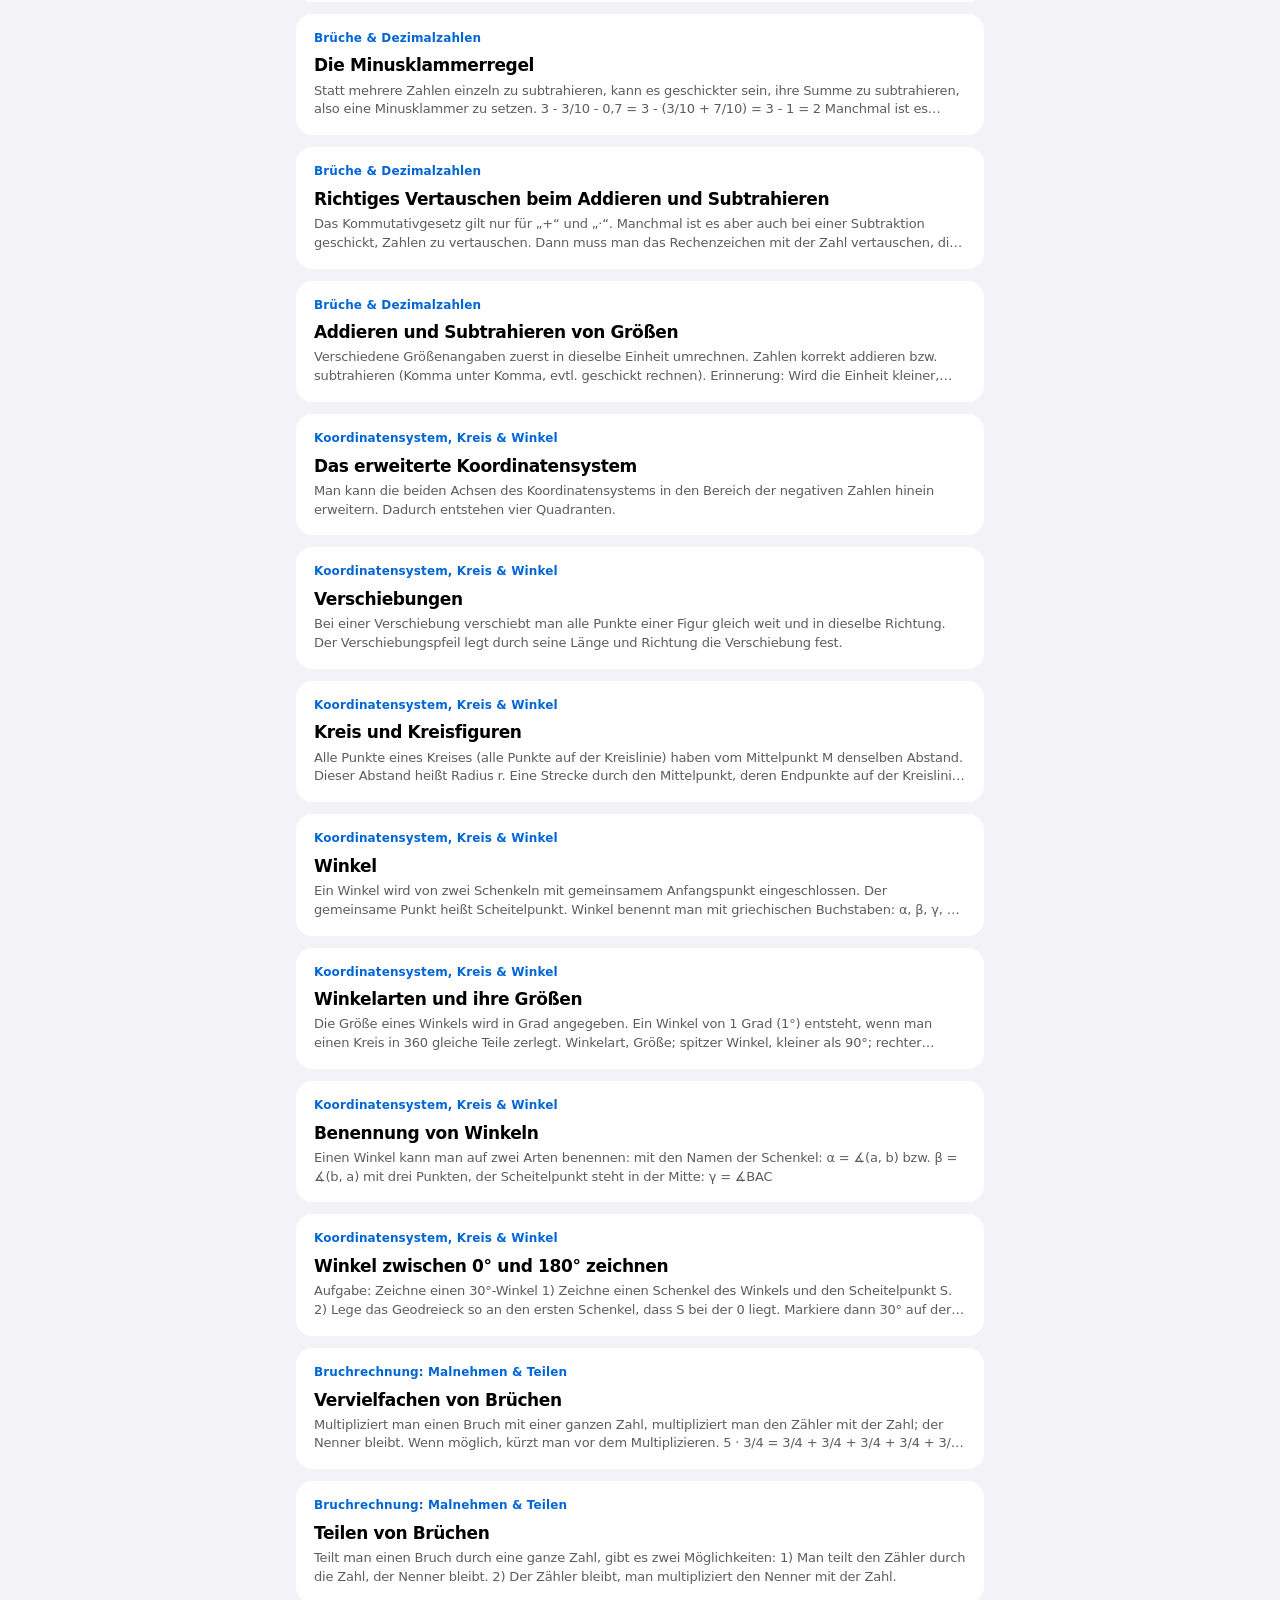
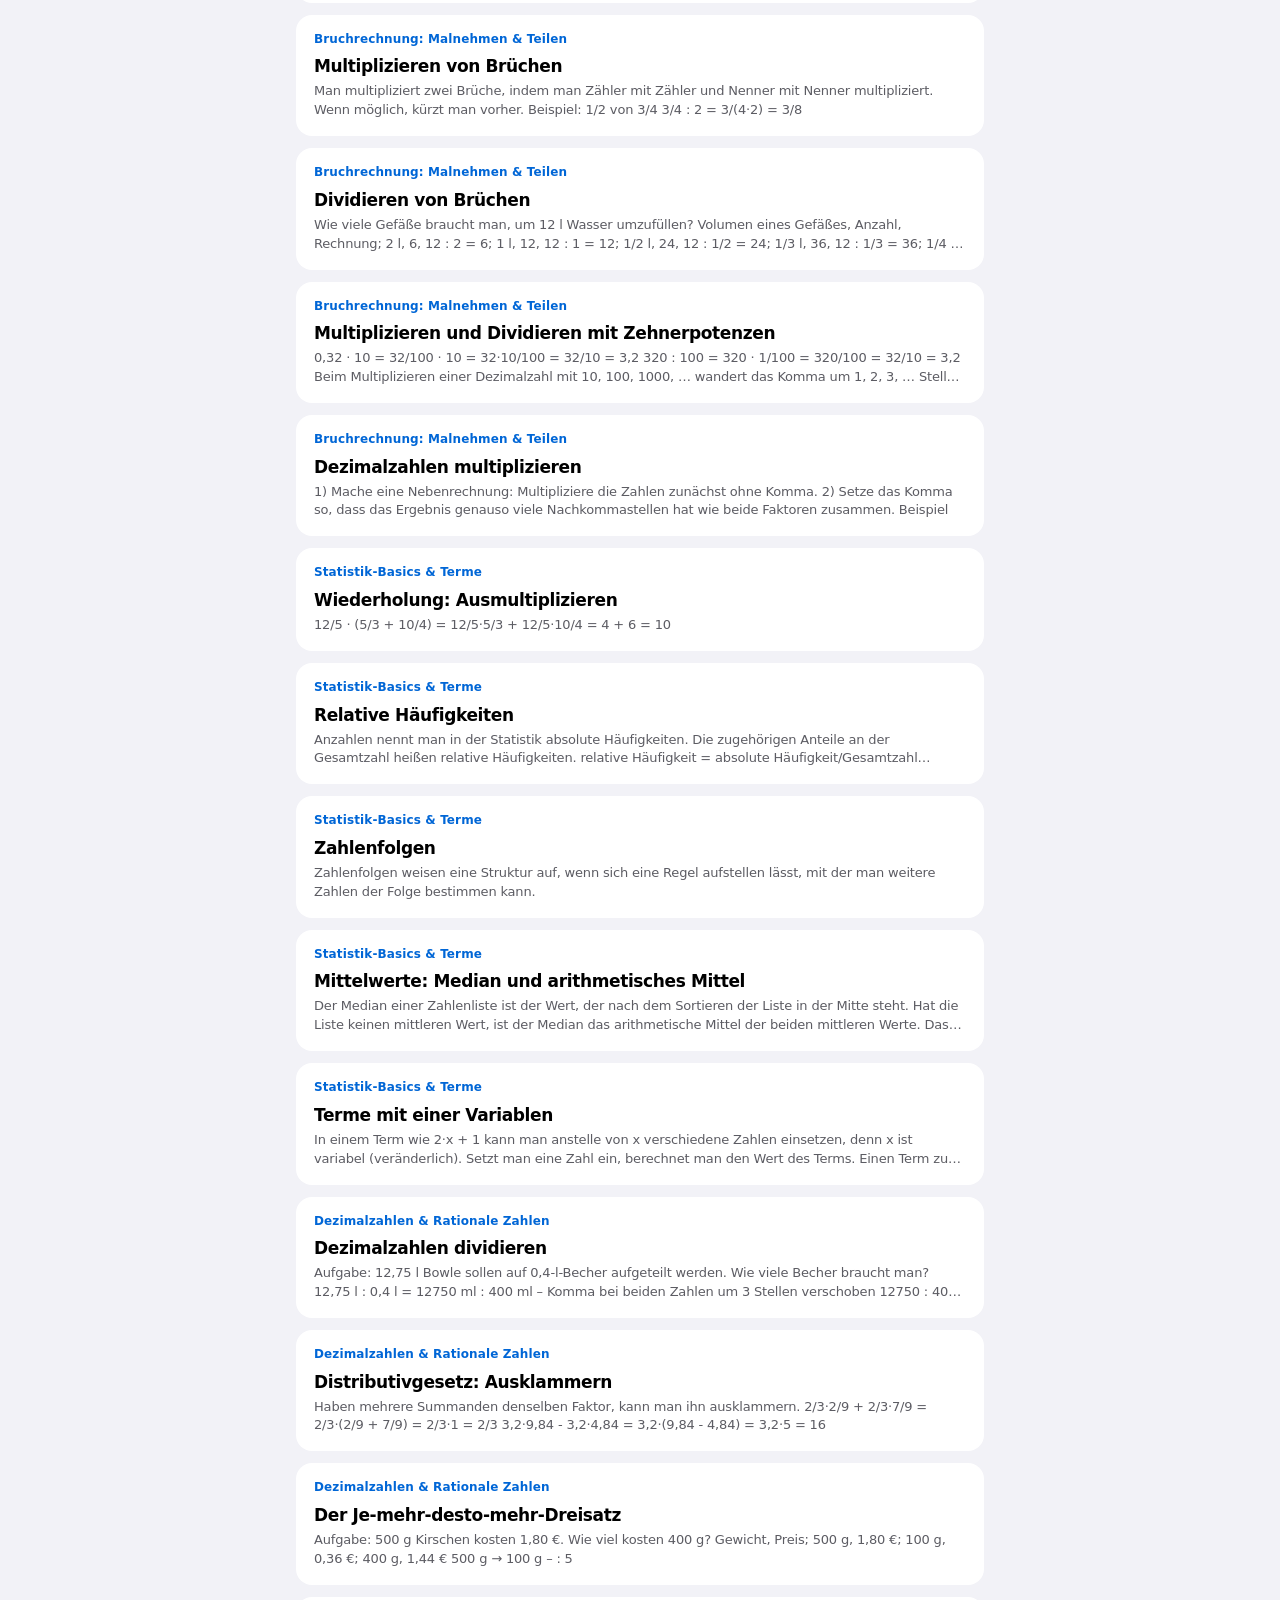
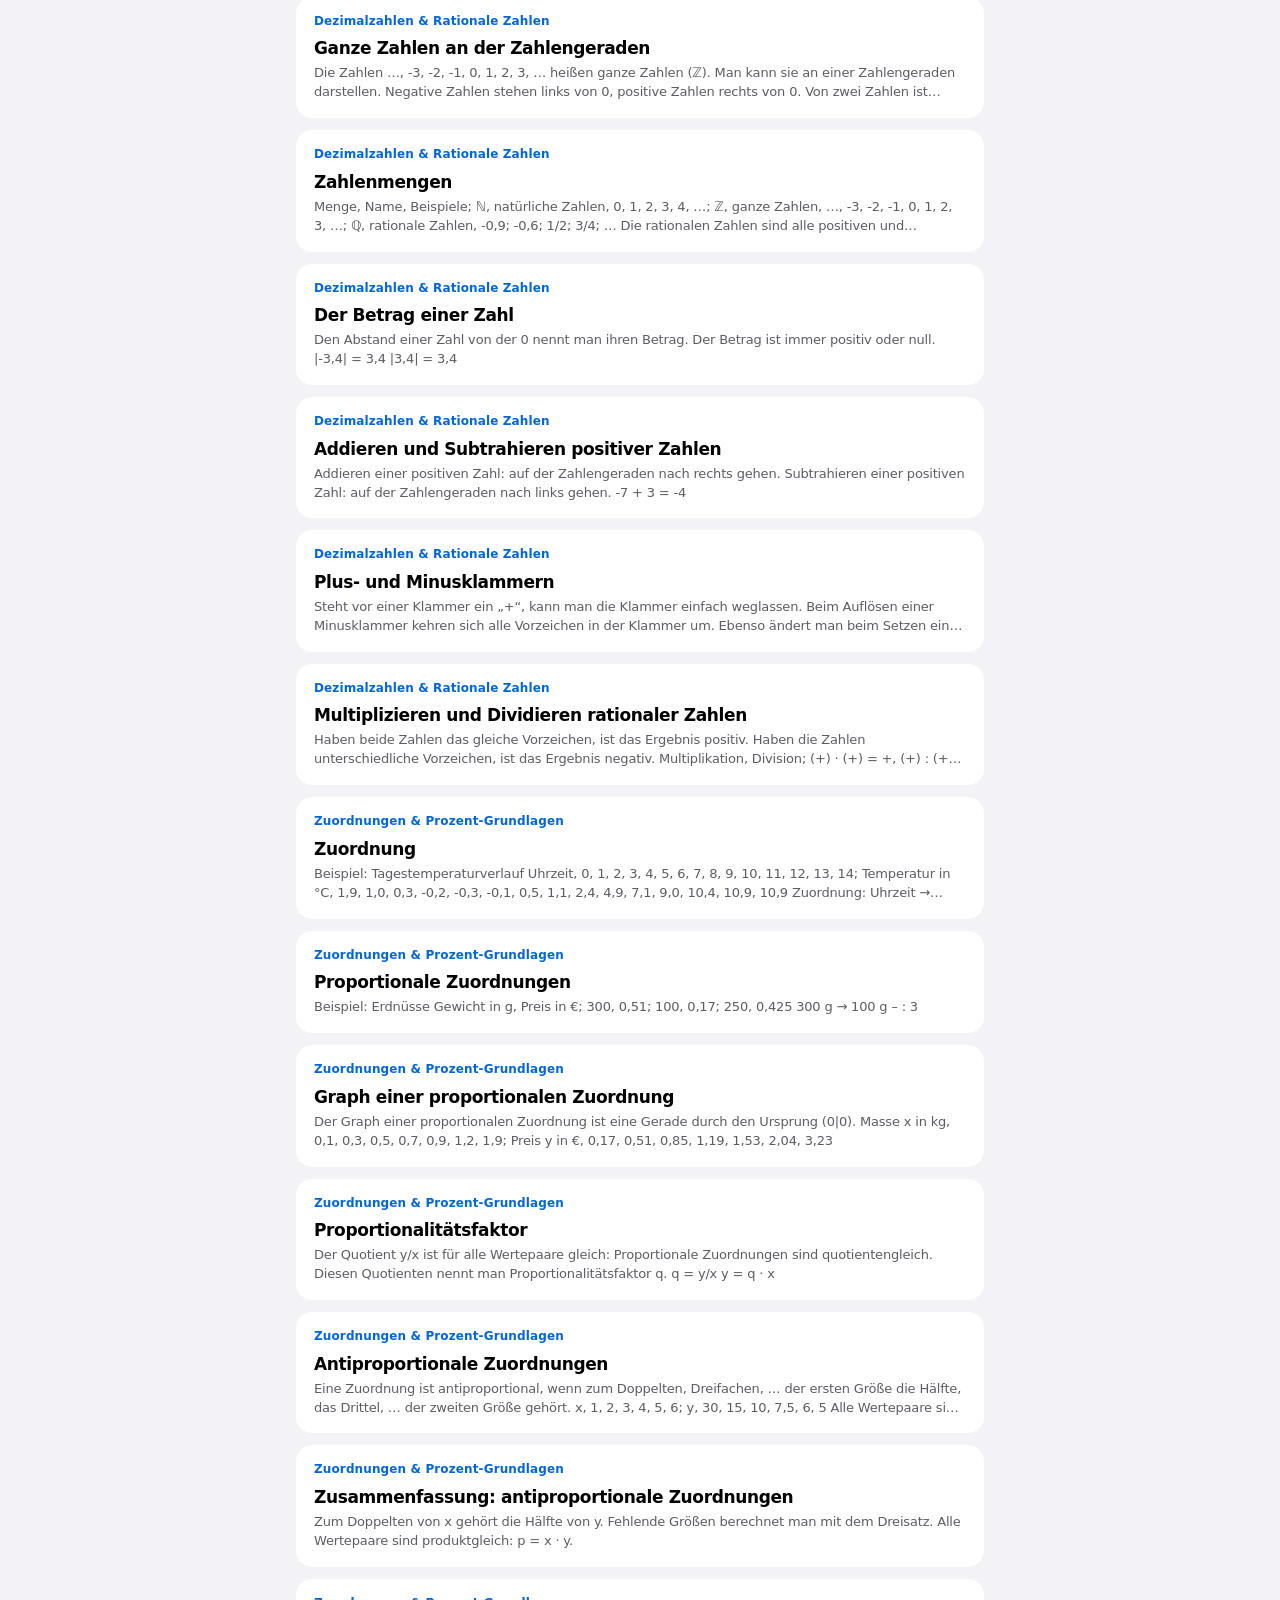
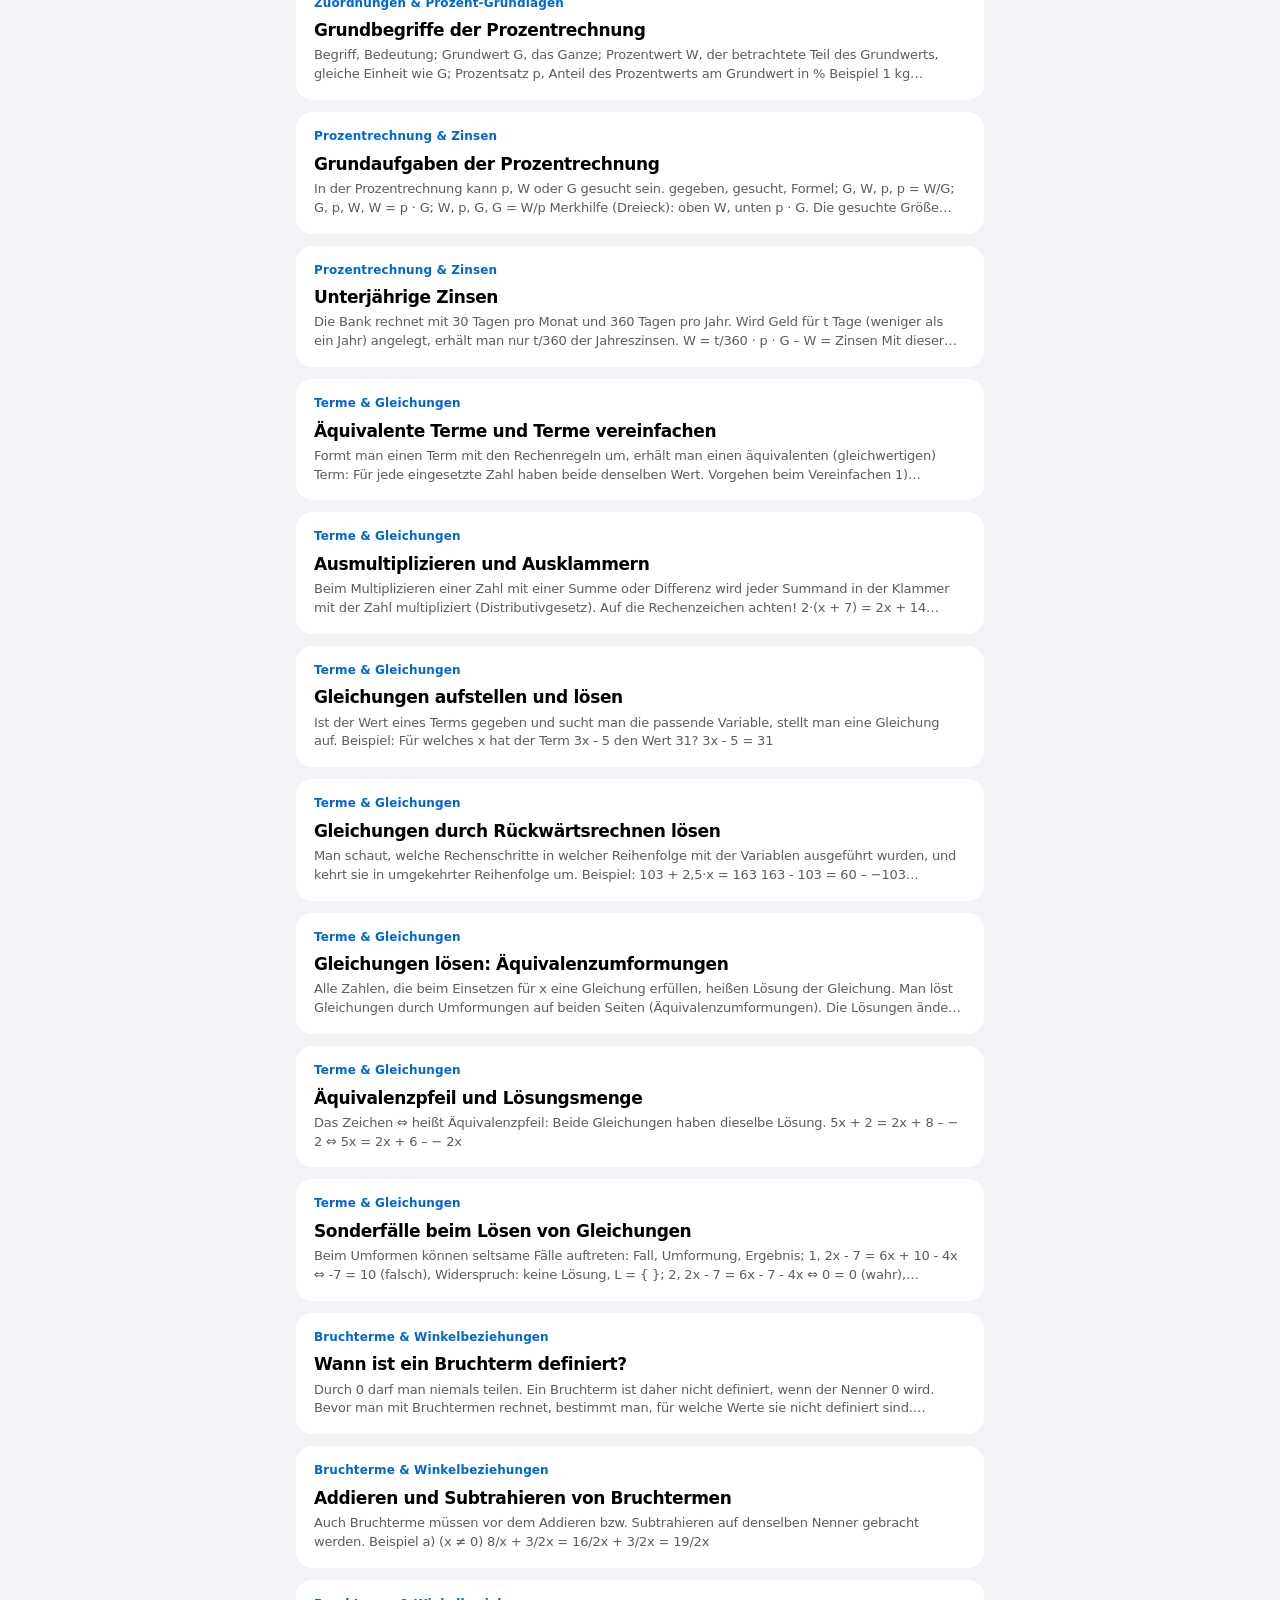
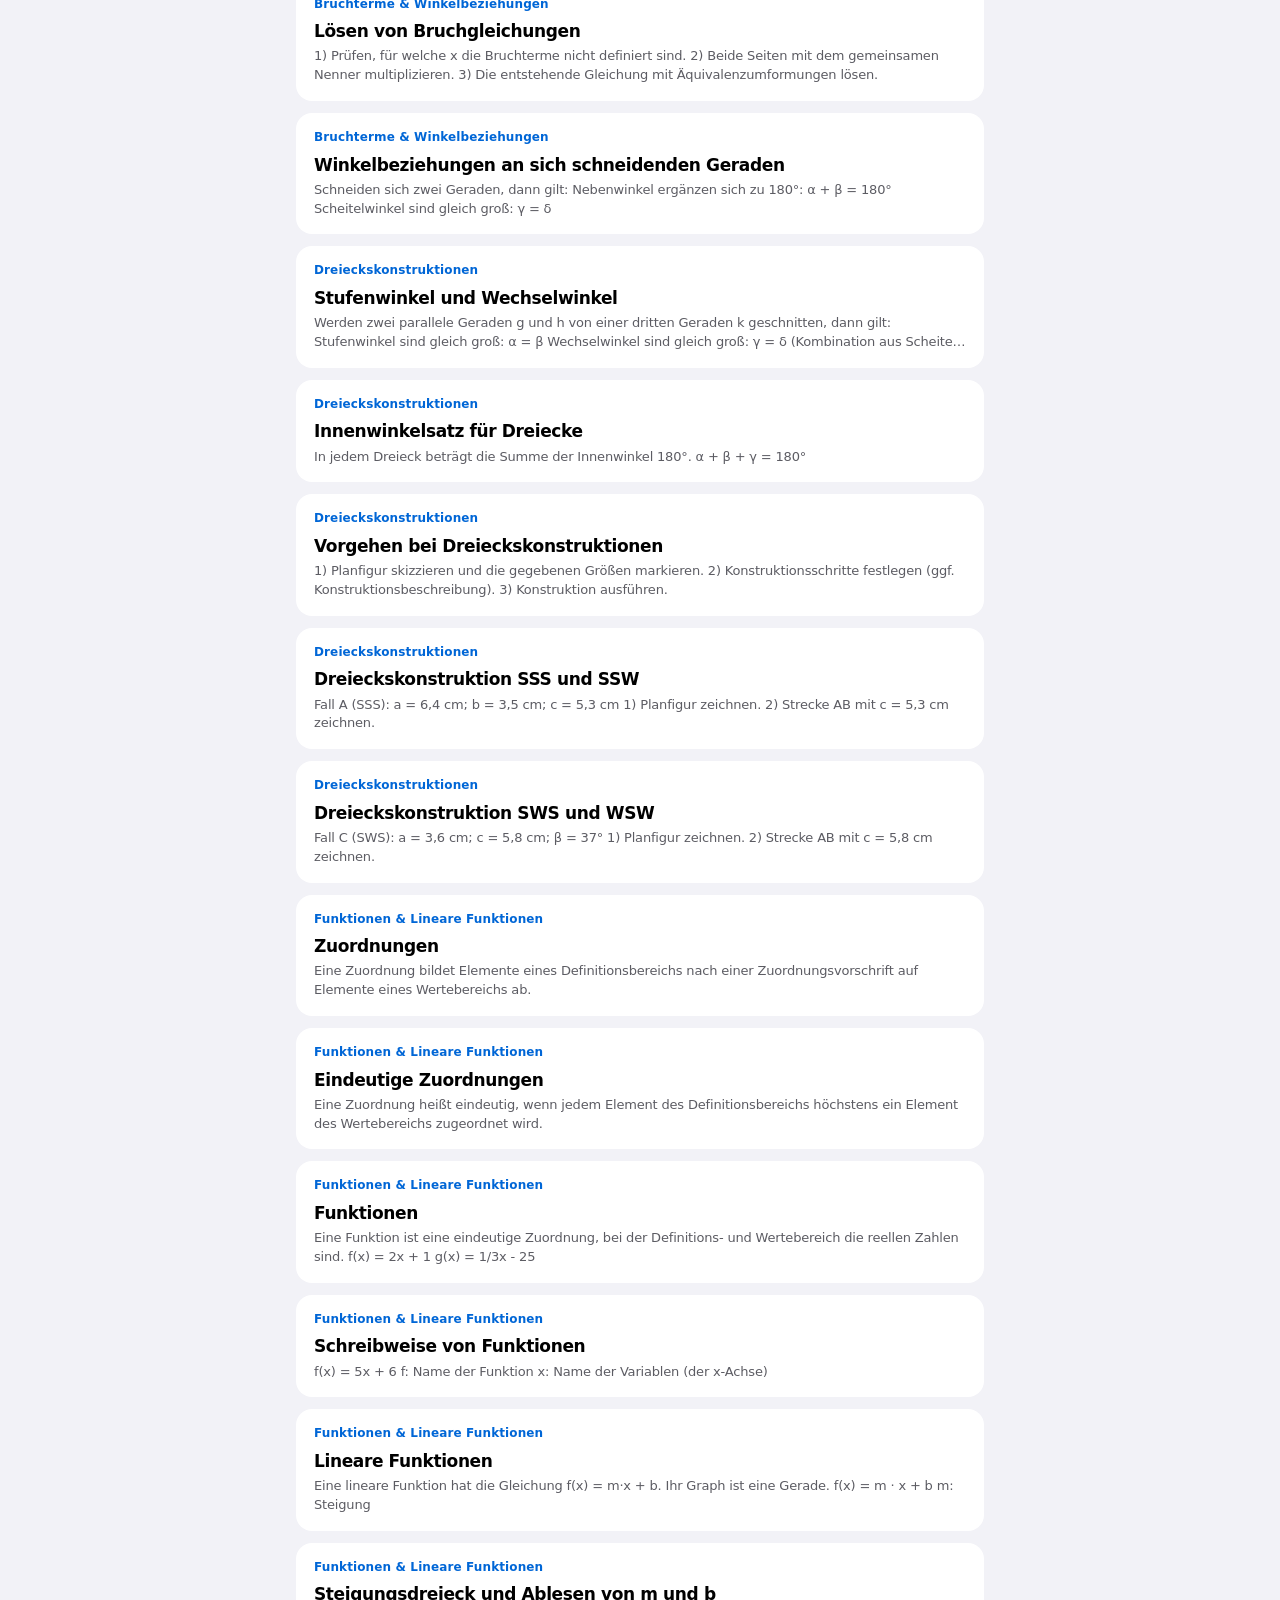
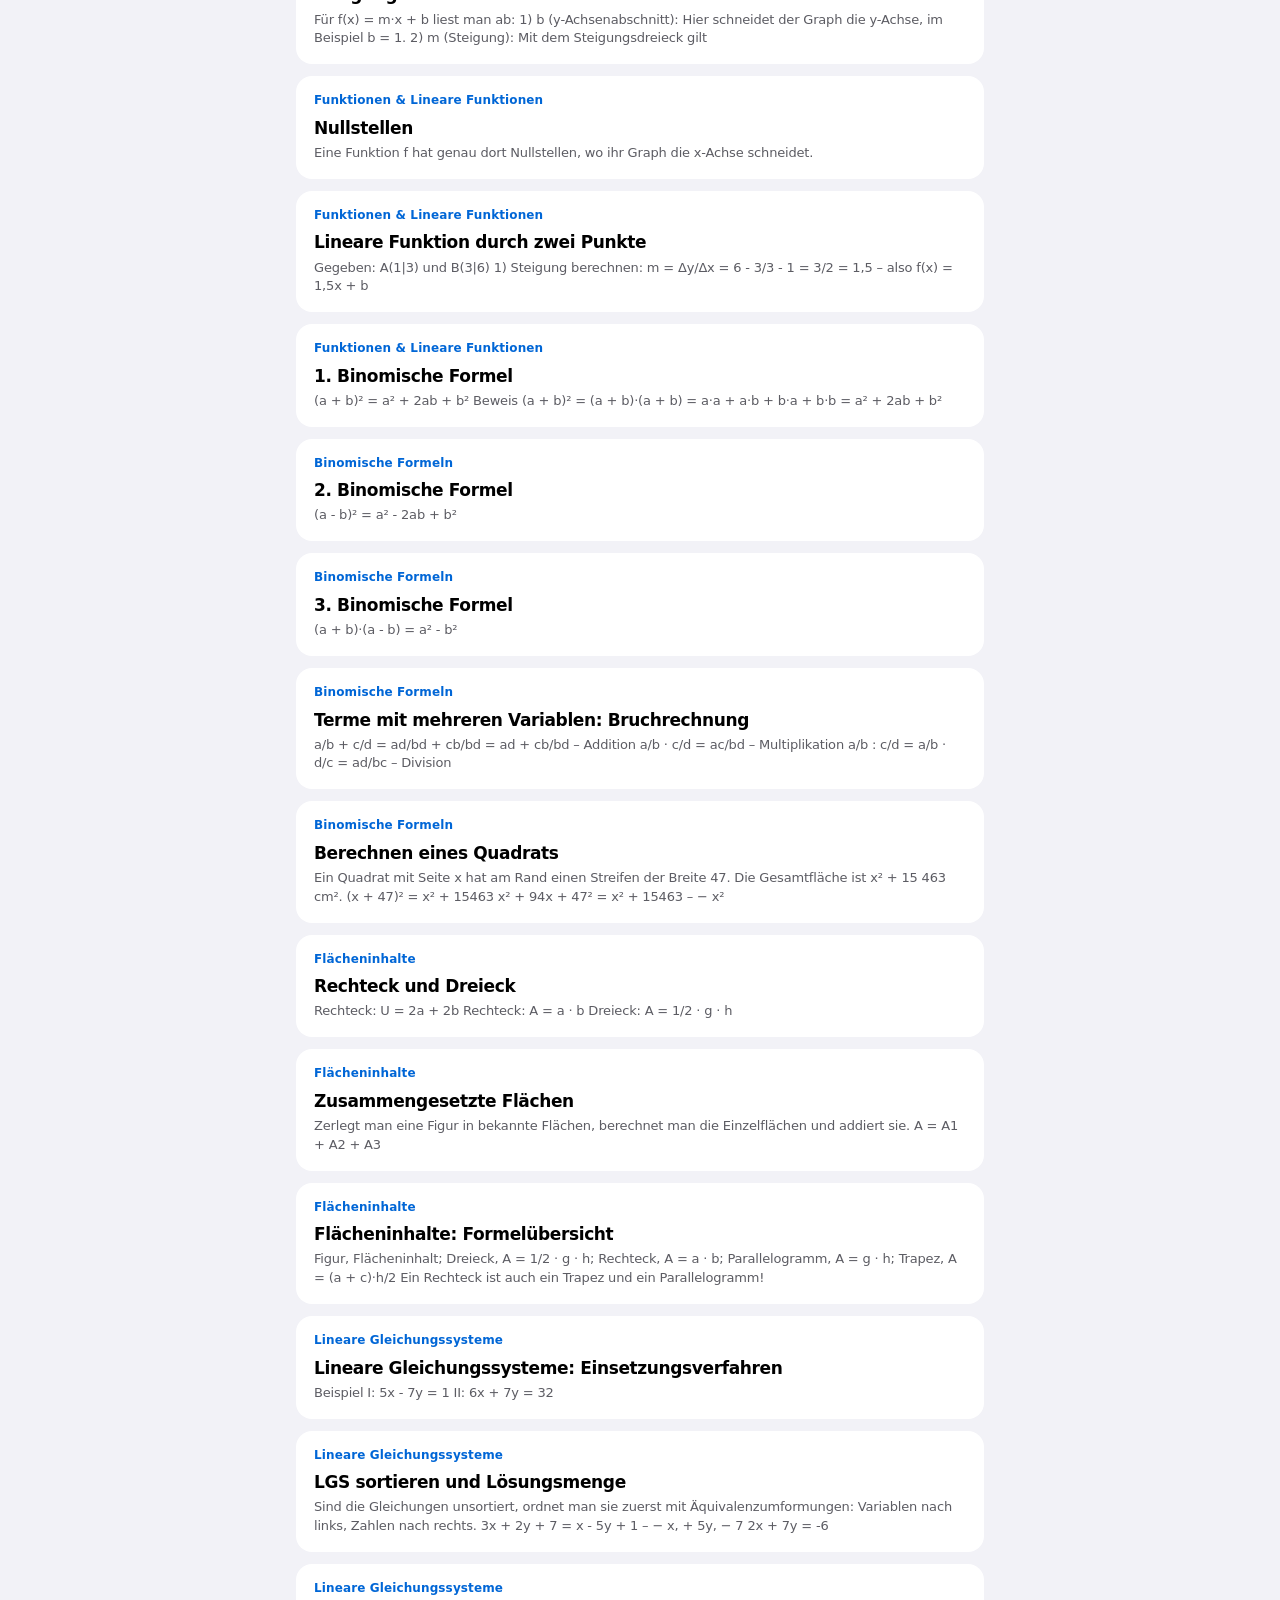
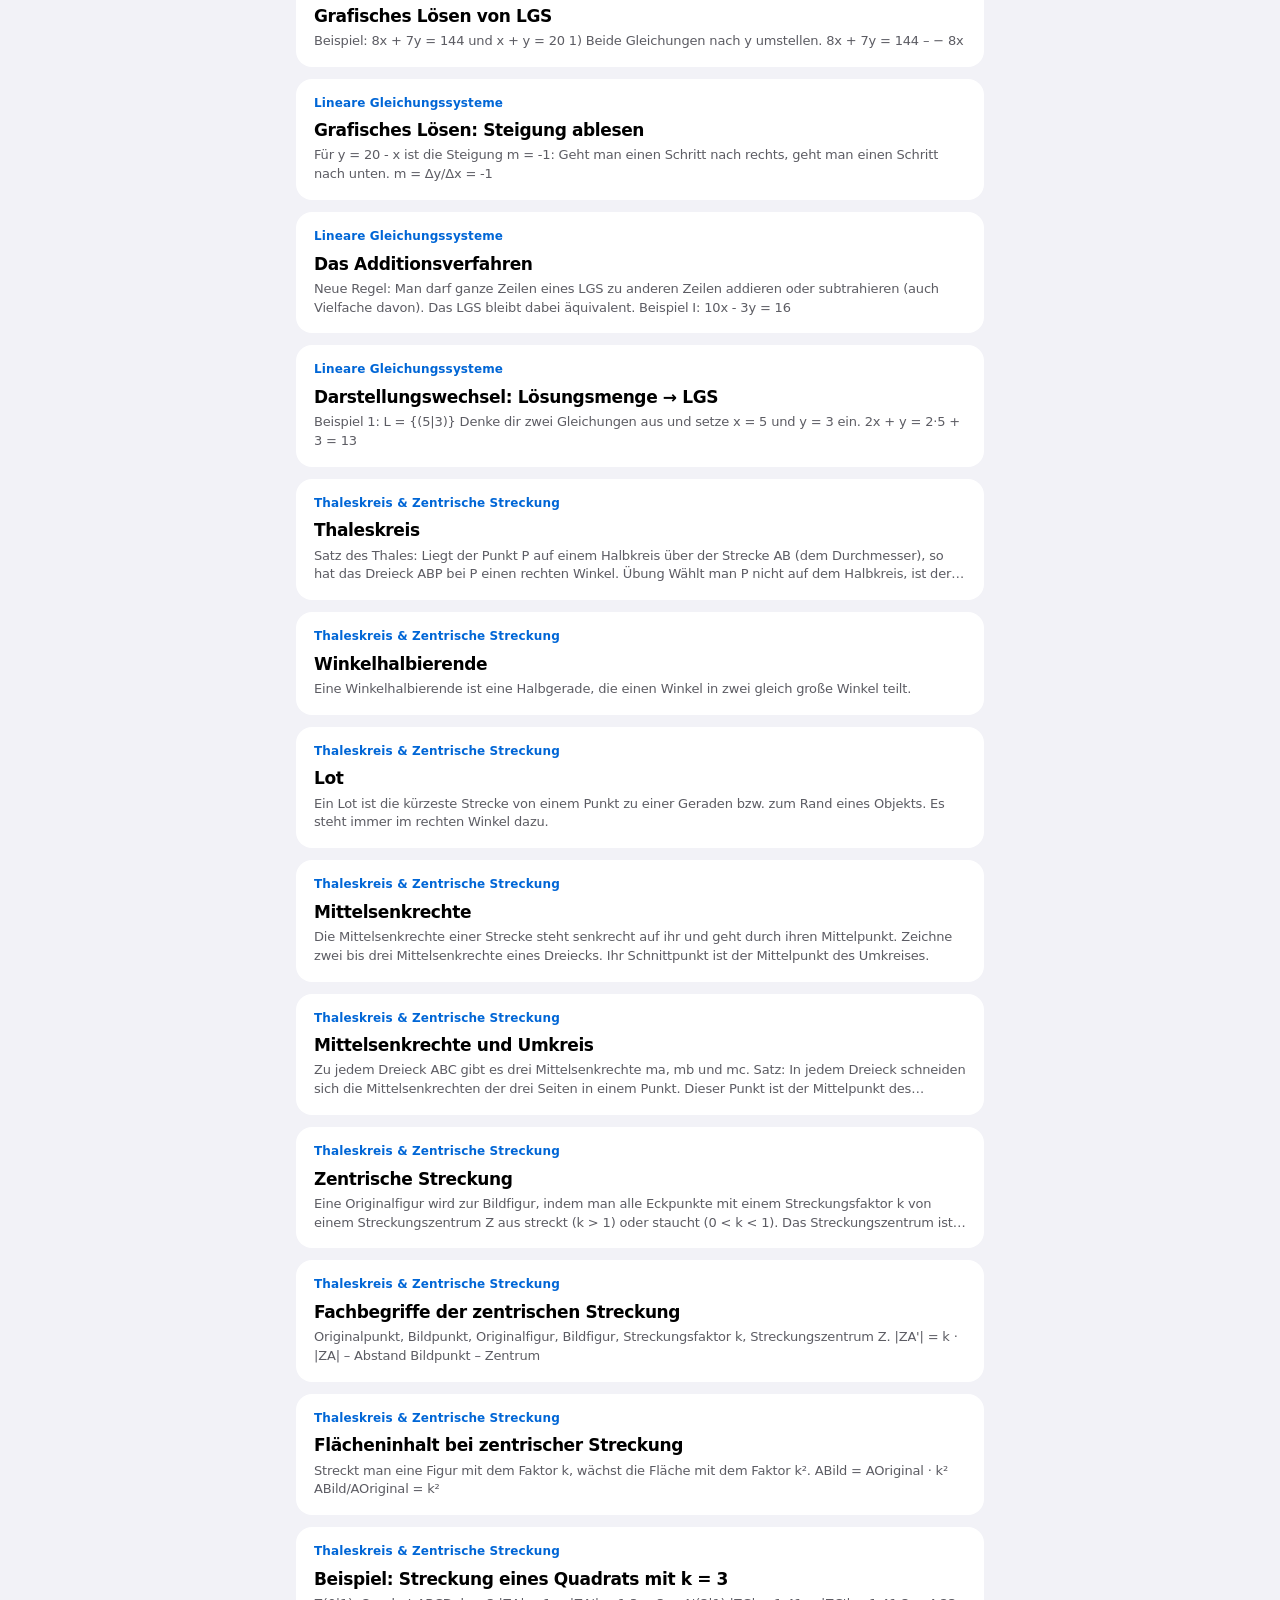
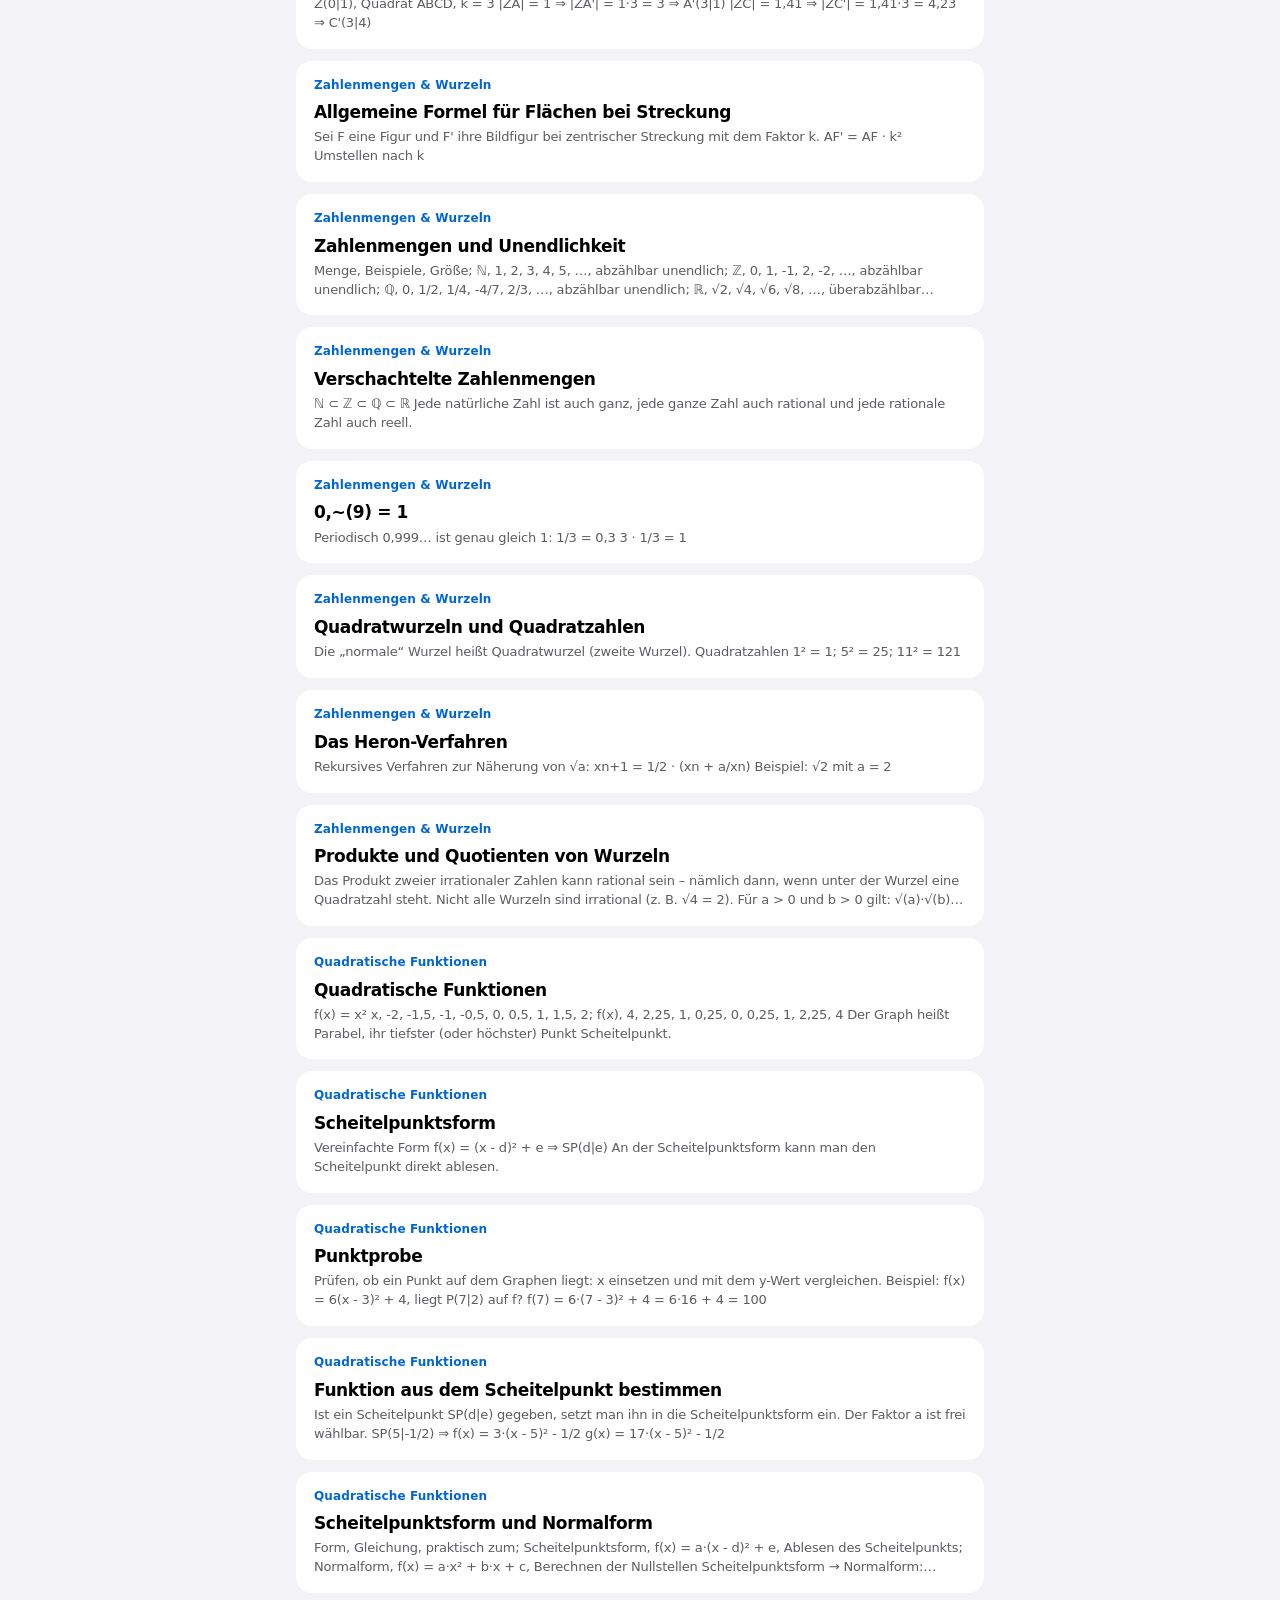
==== commit 1d53025e: "Add files via upload" ====
--- a/index.html
+++ b/index.html
@@ -9,18 +9,18 @@
 <meta name="apple-mobile-web-app-title" content="Regelheft">
 <meta name="description" content="Regelheft Mathematik: alle Regeln zum Suchen, Üben und Nachschlagen – mit Formeln und Skizzen.">
 <meta name="author" content="Gölitzer Development">
-<meta name="copyright" content="Copyright © Gölitzer Development">
+<meta name="copyright" content="Alle Inhalte und Darstellungen sind urheberrechtlich geschützt.">
 <meta name="theme-color" content="#ffffff">
 <meta name="color-scheme" content="light dark">
 <script src="assets/js/theme-init.js?v=20261115a"></script>
 <link rel="stylesheet" href="assets/css/fonts.css?v=20261109a">
-<link rel="stylesheet" href="assets/css/style.css?v=20261119a">
+<link rel="stylesheet" href="assets/css/style.css?v=20261124a">
 <link rel="stylesheet" href="assets/css/footer.css?v=20261109a">
 <link rel="stylesheet" href="assets/css/seiten.css?v=20261109a">
 <link rel="stylesheet" href="assets/css/theme.css?v=20261109a">
-<link rel="stylesheet" href="assets/css/header.css?v=20261116a">
+<link rel="stylesheet" href="assets/css/header.css?v=20261124a">
 <link rel="stylesheet" href="assets/css/heft-font.css?v=20261109a">
-<link rel="stylesheet" href="assets/css/heft.css?v=20261119a">
+<link rel="stylesheet" href="assets/css/heft.css?v=20261124a">
 <link rel="stylesheet" href="assets/css/konto.css?v=20261109a">
 <link rel="stylesheet" href="assets/css/ui.css?v=20261119a">
 <link rel="stylesheet" href="assets/css/apple.css?v=20261116a">
@@ -48,13 +48,10 @@
 </div>
 <div class="filterbar" id="filterBar">
   <div class="chips" id="chips" role="group" aria-label="Aktive Filter"></div>
+  <div class="result-count" role="status" aria-live="polite" aria-atomic="true"><span class="count" id="resultCount"></span> Regeln</div>
   <button type="button" class="filter-btn" id="filterBtn" aria-haspopup="dialog" aria-expanded="false" aria-controls="filterPanel"><span data-icon="sliders" data-size="18" aria-hidden="true"></span><span>Filter</span><span class="filter-count" id="filterCount" hidden></span></button>
   <div class="filter-backdrop" id="filterBackdrop" hidden></div>
   <div class="filter-panel" id="filterPanel" role="dialog" aria-label="Filter" hidden></div>
-</div>
-<div class="meta-row" role="status" aria-live="polite" aria-atomic="true">
-  <span><span class="count" id="resultCount"></span> Regeln</span>
-  <span id="activeCatLabel"></span>
 </div>
 
 <h2 class="sr-only">Regeln</h2>
@@ -99,7 +96,7 @@
       <div class="note-hint">Privat: für andere Nutzer nicht sichtbar.</div>
     </div>
     <a class="note-lock is-hidden" id="noteLock" href="pro.html"><span class="crown-ic" data-icon="crown" data-size="22"></span><span><b>Notizen gibt es mit Pro.</b><br>Schreibe eigene Eselsbrücken zu jeder Regel.</span></a>
-    <div class="overlay-copy">Copyright © Gölitzer Development</div>
+    <div class="overlay-copy">Alle Inhalte und Darstellungen sind urheberrechtlich geschützt.</div>
   </div>
   <div class="nav-bar">
     <div class="nav-buttons">
@@ -114,13 +111,13 @@
 <footer id="siteFooter"></footer>
 
 <script src="assets/js/config.js?v=20261109a"></script>
-<script src="assets/js/footer.js?v=20261116a"></script>
-<script src="assets/js/core.js?v=20261119b"></script>
+<script src="assets/js/footer.js?v=20261124a"></script>
+<script src="assets/js/core.js?v=20261124a"></script>
 <script src="assets/js/icons.js?v=20261116b"></script>
 <script src="assets/js/layout.js?v=20261116a"></script>
 <script src="assets/js/heft-grid.js?v=20261109a"></script>
-<script src="assets/js/regeln.js?v=20261109a"></script>
+<script src="assets/js/regeln.js?v=20261124a"></script>
 <script src="assets/js/format.js?v=20261109a"></script>
-<script src="assets/js/index.js?v=20261119a"></script>
+<script src="assets/js/index.js?v=20261124a"></script>
 </body>
 </html>
--- a/assets/css/style.css
+++ b/assets/css/style.css
@@ -579,9 +579,13 @@
 .chip .chip-x{ display:inline-flex; margin-right:-4px; }
 
 /* Filter: gewählte Themen links (mit ✕), rechts der Filter-Knopf mit Auswahlfenster */
-.filterbar{ position:relative; display:flex; align-items:center; gap:10px; padding:8px 18px 10px 0; margin-bottom:-14px; }
+.filterbar{ position:relative; display:flex; align-items:center; gap:10px; padding:8px 18px 10px 0; margin-bottom:4px; }
 .filterbar .chips{ flex:1 1 auto; min-width:0; margin:0; padding:6px 0 6px 18px; }
-.chips-all{ color:var(--muted); font-size:.9375rem; white-space:nowrap; align-self:center; }
+.result-count{ flex:none; color:var(--muted); font-size:.9375rem; white-space:nowrap; }   /* Trefferzahl links neben dem Filter-Knopf */
+.result-count .count{ font-weight:700; color:var(--ink); }
+.filterbar .chips{ overflow:hidden; }
+.chip.chip-more{ background:transparent; color:var(--ink); box-shadow:none; border:1.5px dashed var(--ink-soft); }   /* „+N“: gestrichelt statt Farbe */
+@media (max-width:640px){ .result-count{ font-size:.8125rem; } }
 .filter-btn{ flex:none; display:inline-flex; align-items:center; gap:8px; min-height:44px; padding:0 16px; border-radius:999px; border:1.5px solid var(--border); background:var(--surface); color:var(--ink); font:inherit; font-size:.9375rem; font-weight:600; cursor:pointer; }
 .filter-btn[aria-expanded="true"]{ background:var(--bg-soft); }
 .filter-count{ min-width:20px; height:20px; padding:0 6px; border-radius:10px; background:var(--ink); color:var(--surface); font-size:.75rem; font-weight:700; line-height:20px; text-align:center; }
--- a/assets/css/header.css
+++ b/assets/css/header.css
@@ -4,6 +4,7 @@
 .top{ padding:8px 18px; background:var(--glass); border-bottom:1px solid var(--border); }
 .toprow{ max-width:1080px; margin:0 auto; min-height:46px; display:flex; align-items:center; justify-content:space-between; gap:12px; }
 .toprow .brand{ flex:1 1 auto; min-width:0; }
+.top--scroll .toprow{ max-width:none; }   /* Startseite: volle Breite wie Suchleiste und Filterleiste */
 .top h1, .toprow h1{
   margin:0; font-size:1.0625rem; font-weight:700; letter-spacing:-.02em; line-height:1.2;
   white-space:nowrap; overflow:hidden; text-overflow:ellipsis; color:var(--ink);
--- a/assets/css/heft.css
+++ b/assets/css/heft.css
@@ -341,6 +341,9 @@
 /* Filterleiste im Heft-Look */
 html[data-heft="on"] .filterbar{ box-sizing:border-box; min-height:4.5rem; margin-bottom:0; padding:0 14px 0 0; background-color:var(--paper); background-image:var(--gridbg); background-size:var(--cell) var(--cell); background-position:-1px var(--gy); border-bottom:1px solid var(--grid-strong); }
 html[data-heft="on"] .filterbar .chips{ height:auto; background:none; border:0; padding:0 0 0 16px; }
+html[data-heft="on"] .result-count{ color:var(--pen-soft); font-size:1rem; }
+html[data-heft="on"] .result-count .count{ color:var(--pen); font-weight:400; background:none; }
+html[data-heft="on"] .chip.chip-more{ color:var(--pen); border:1.5px dashed var(--pen-soft); background:transparent; }
 html[data-heft="on"] .filter-btn{ background:var(--paper); color:var(--pen); border:1.5px solid var(--pen-soft); font-weight:400; font-size:1rem; }
 html[data-heft="on"] .filter-count{ background:var(--pen); color:var(--paper); font-weight:400; }
 html[data-heft="on"] .filter-panel{ background:var(--paper); border:1.5px solid var(--pen-soft); box-shadow:0 12px 30px rgba(0,0,0,.18); color:var(--pen); }
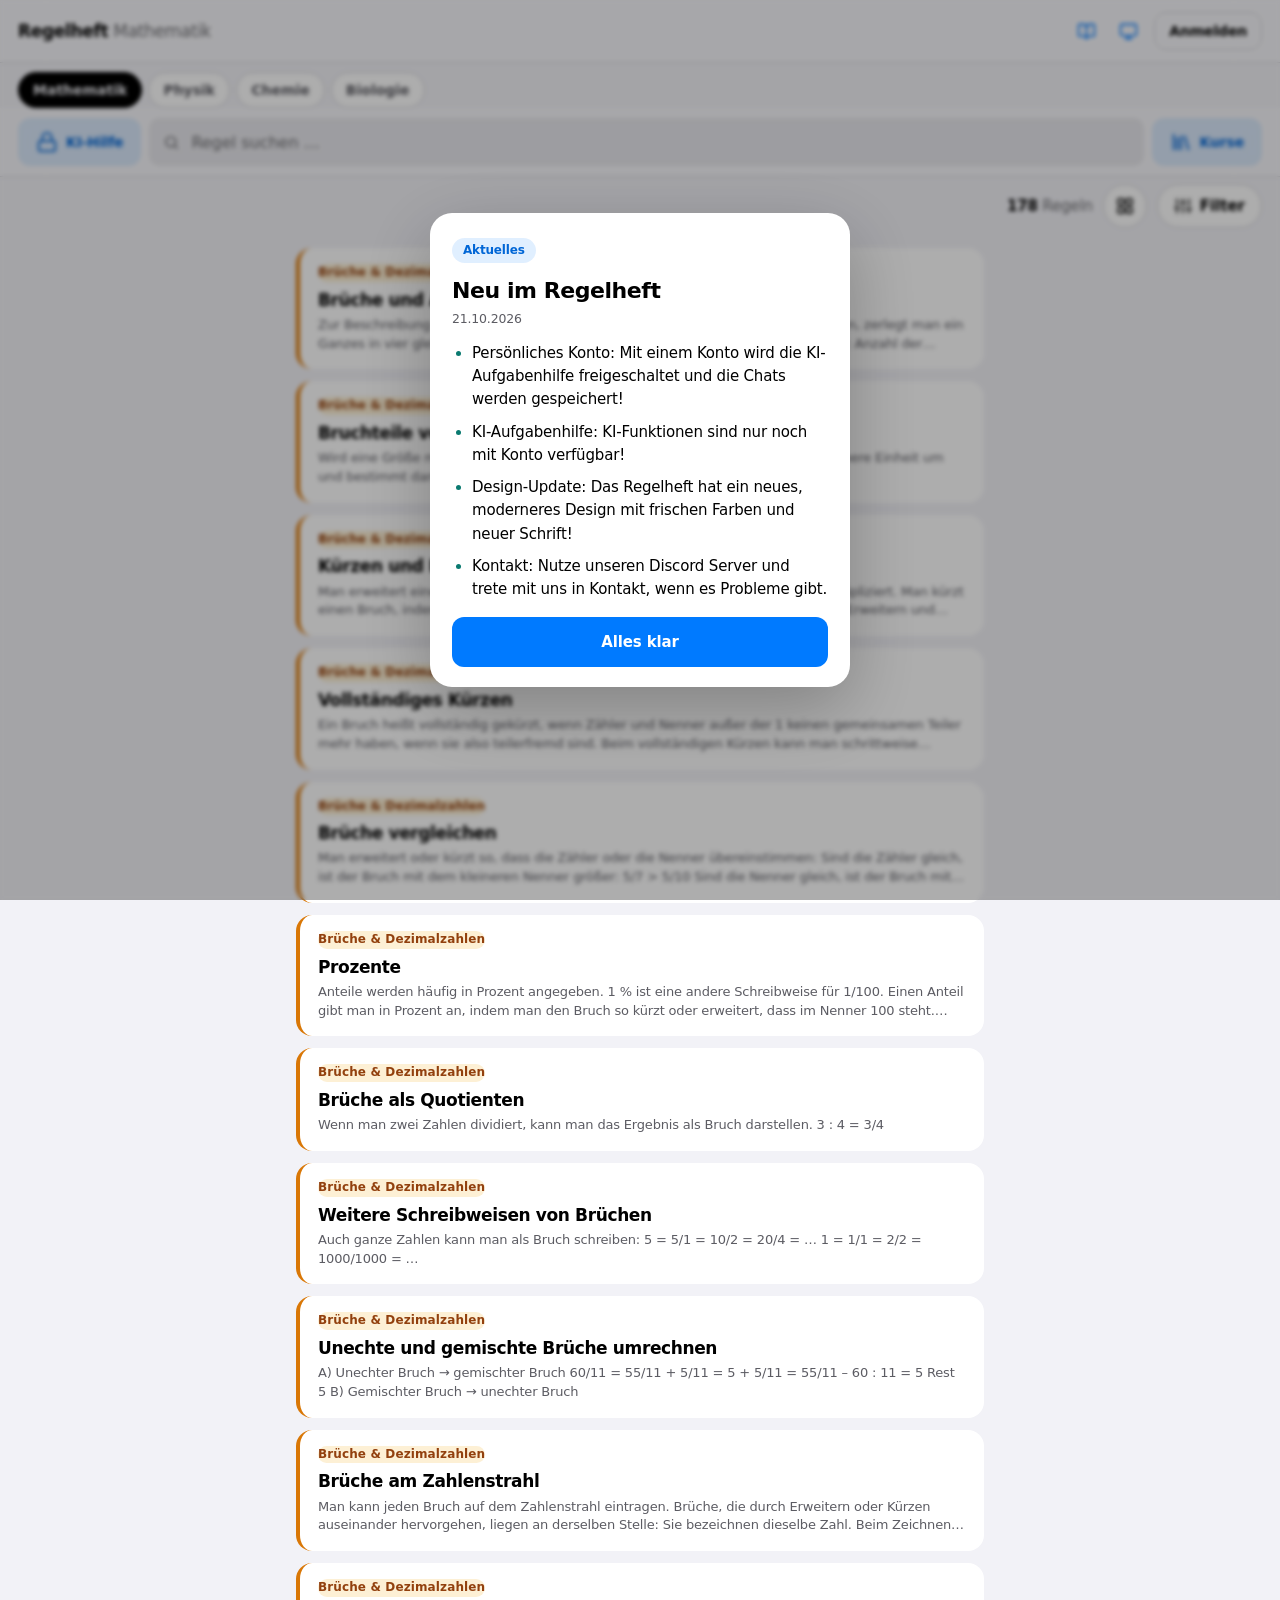
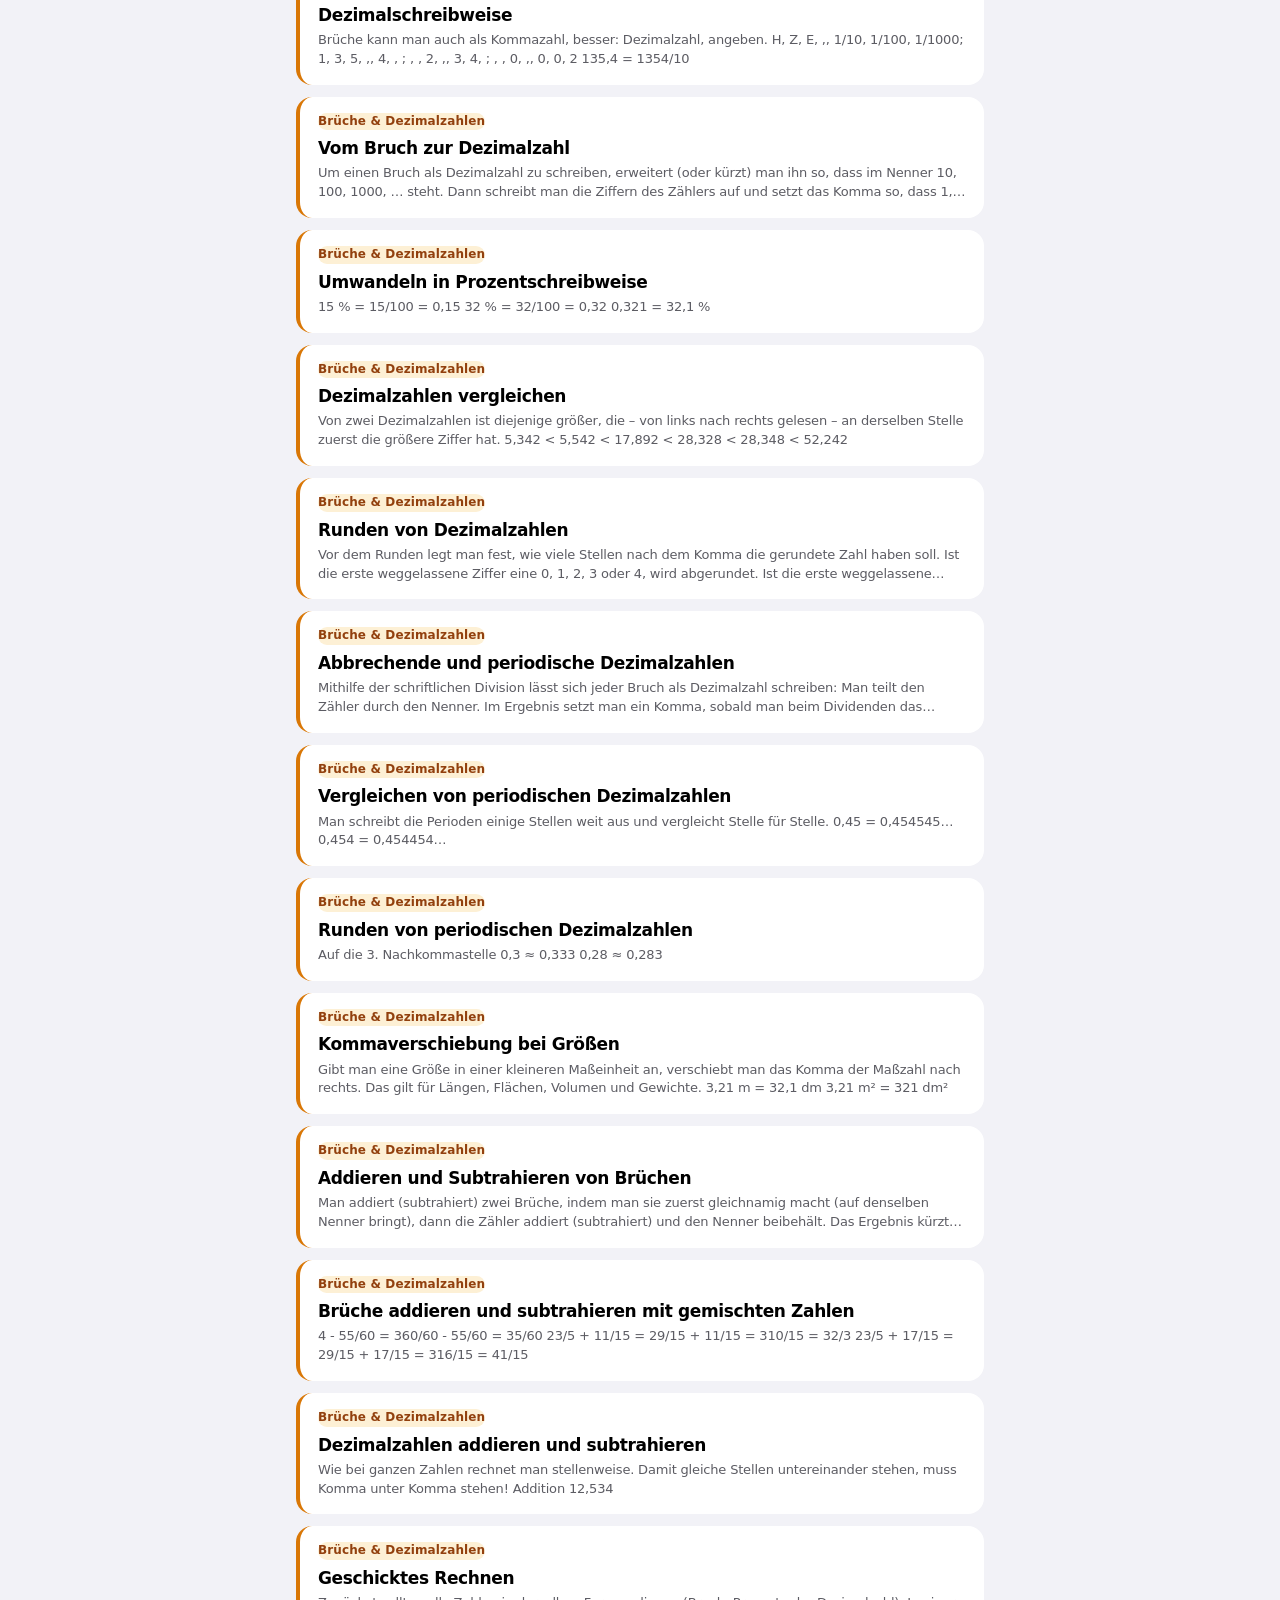
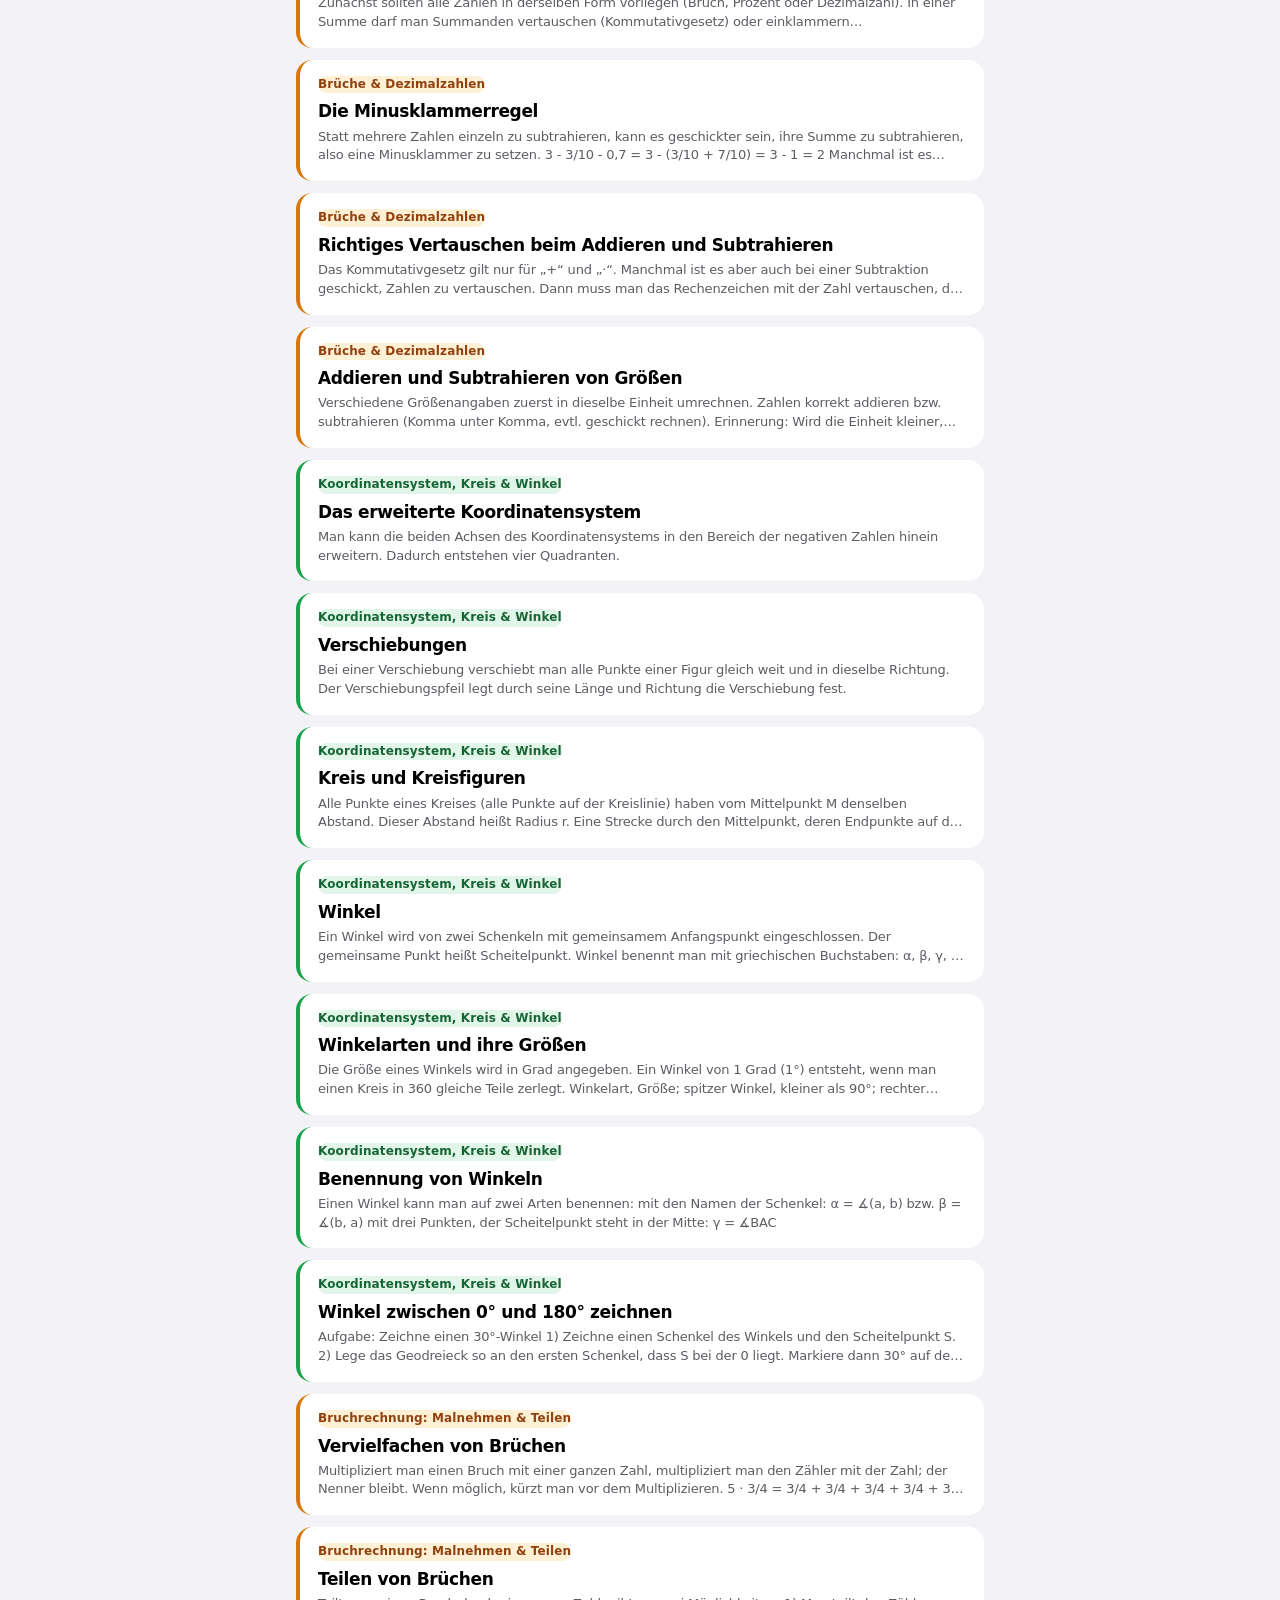
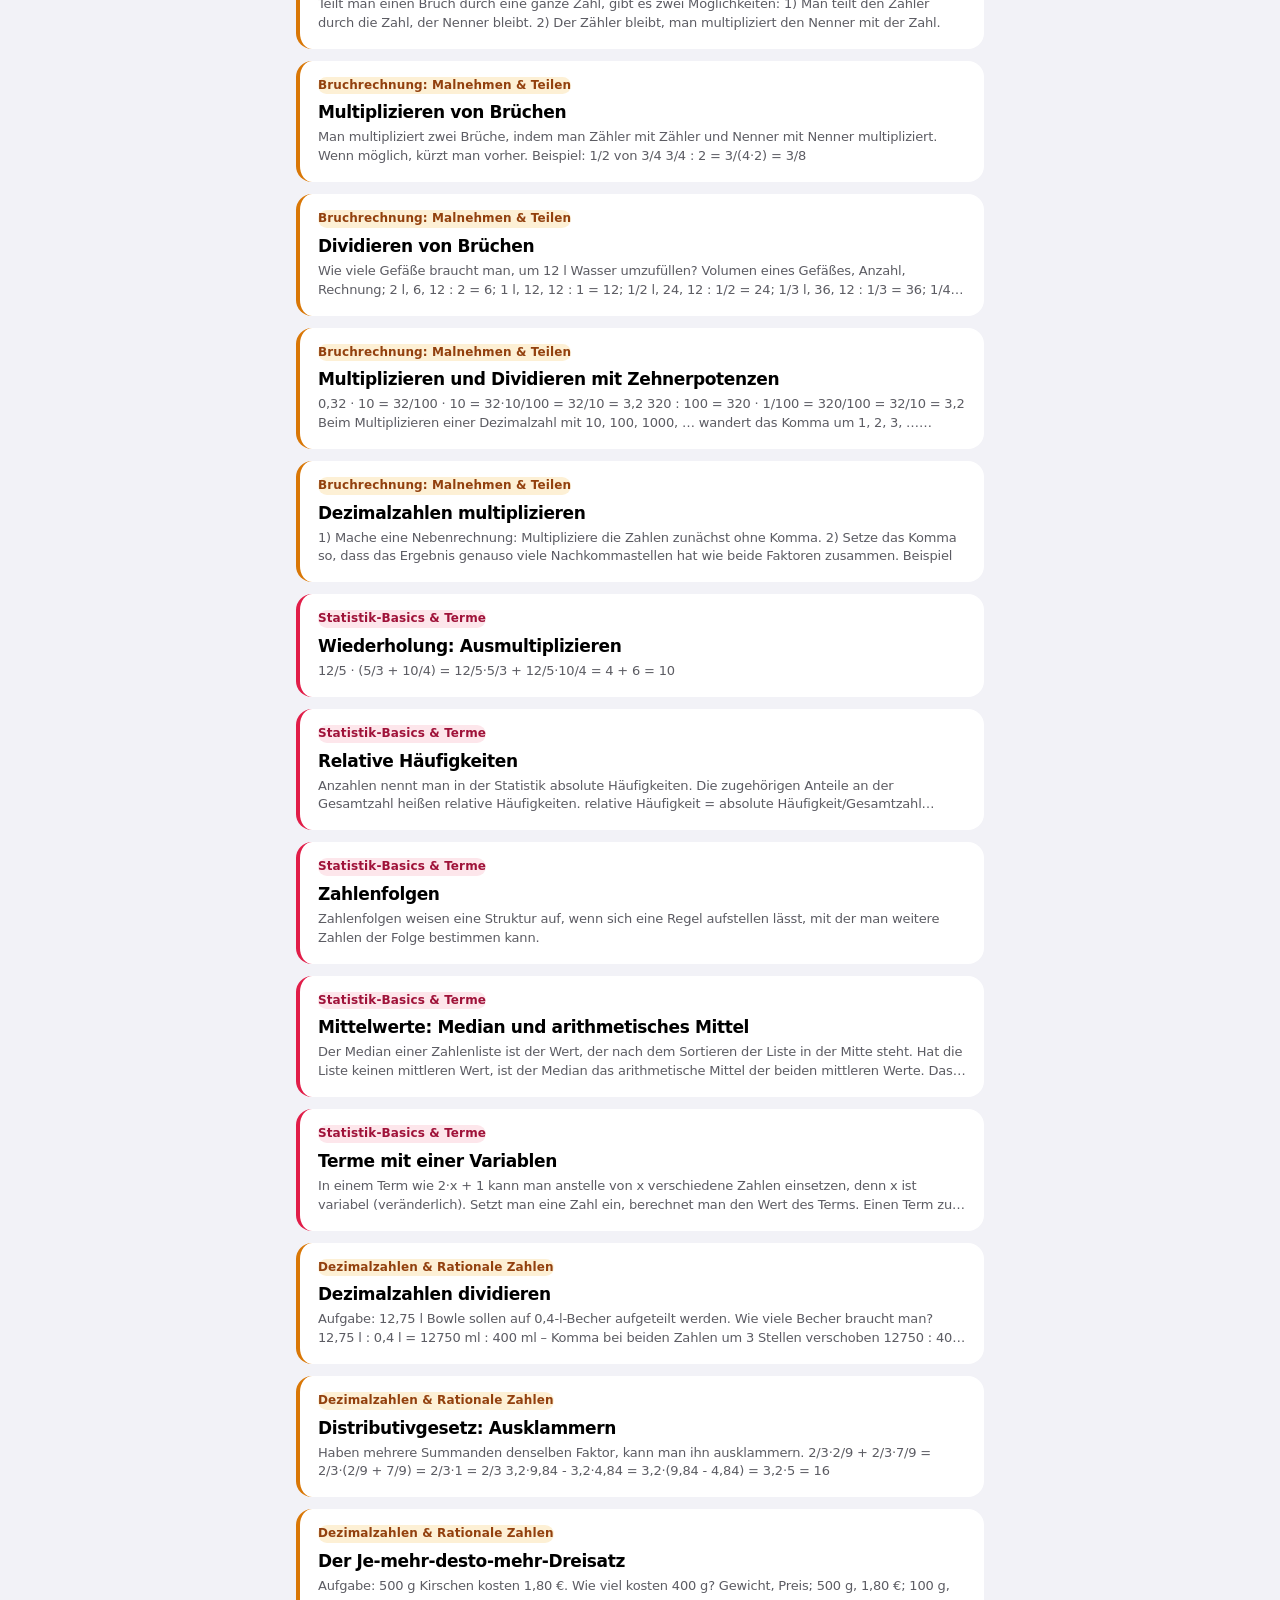
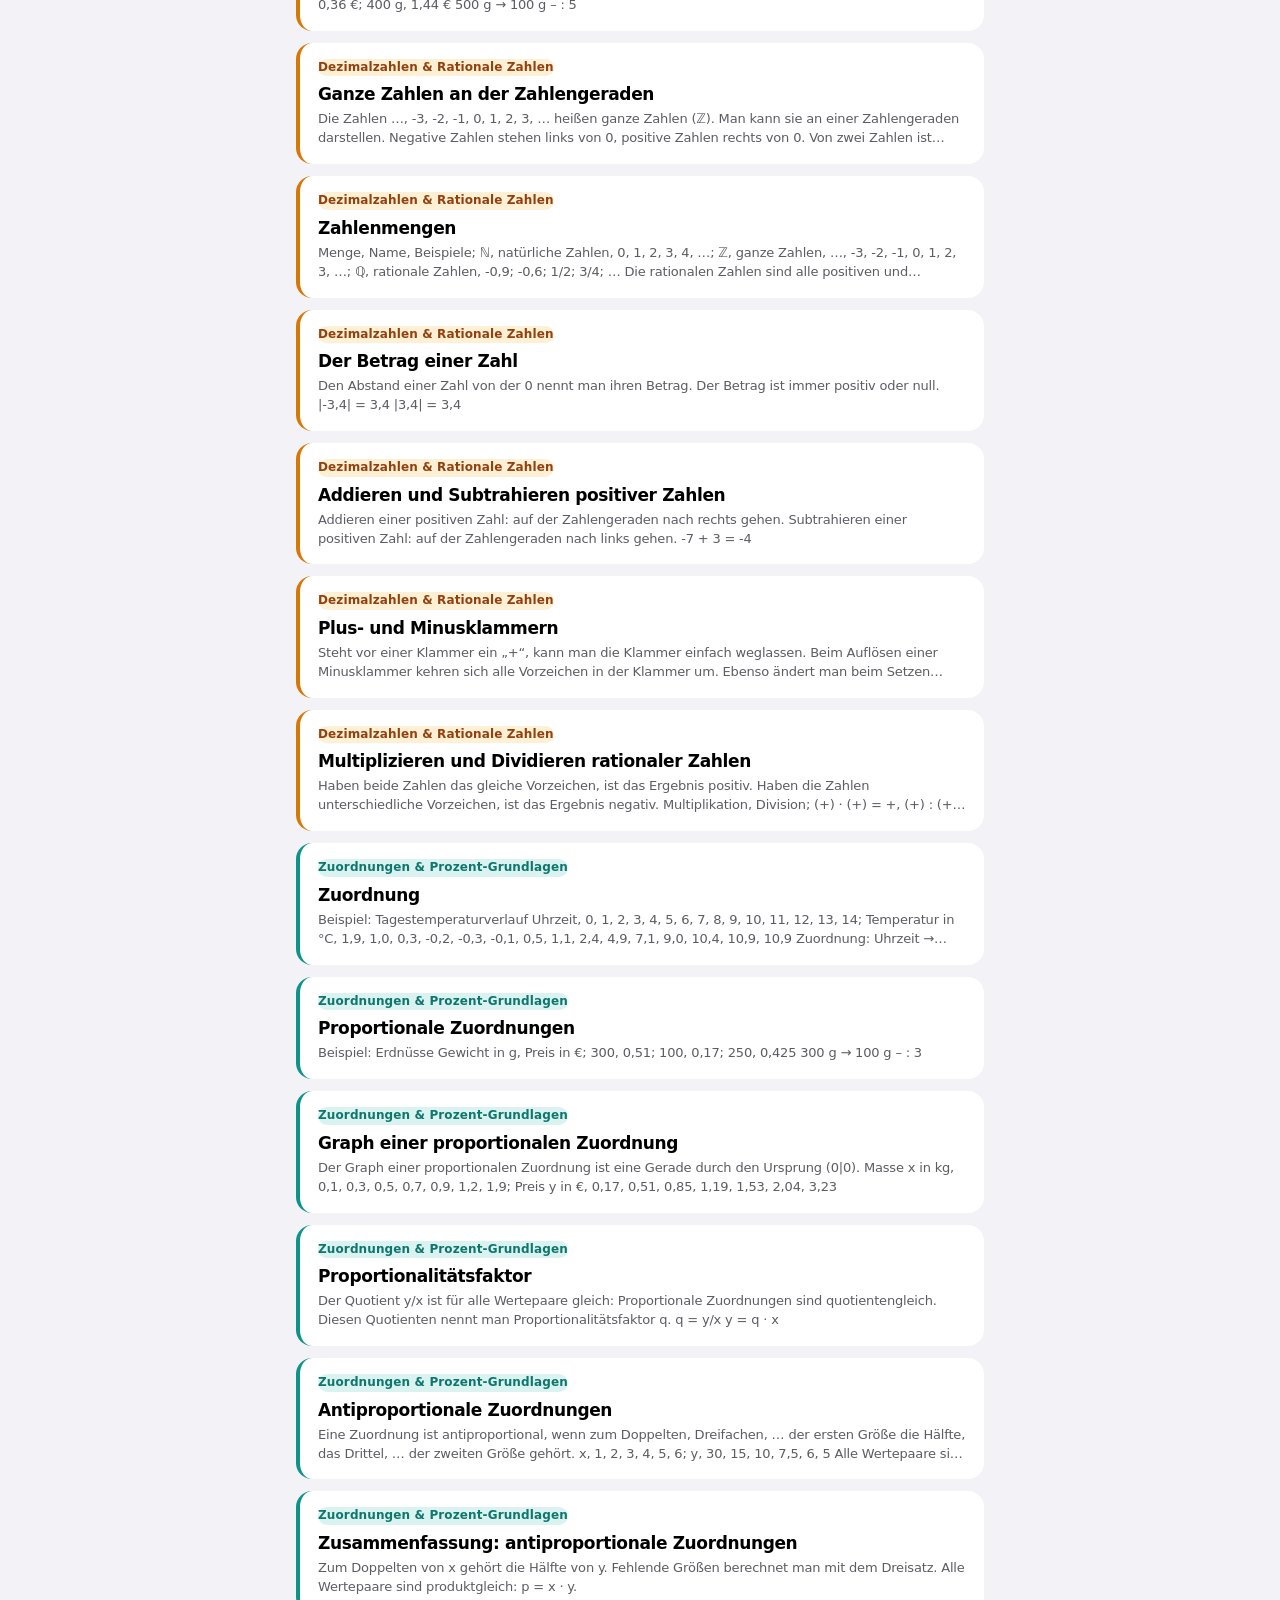
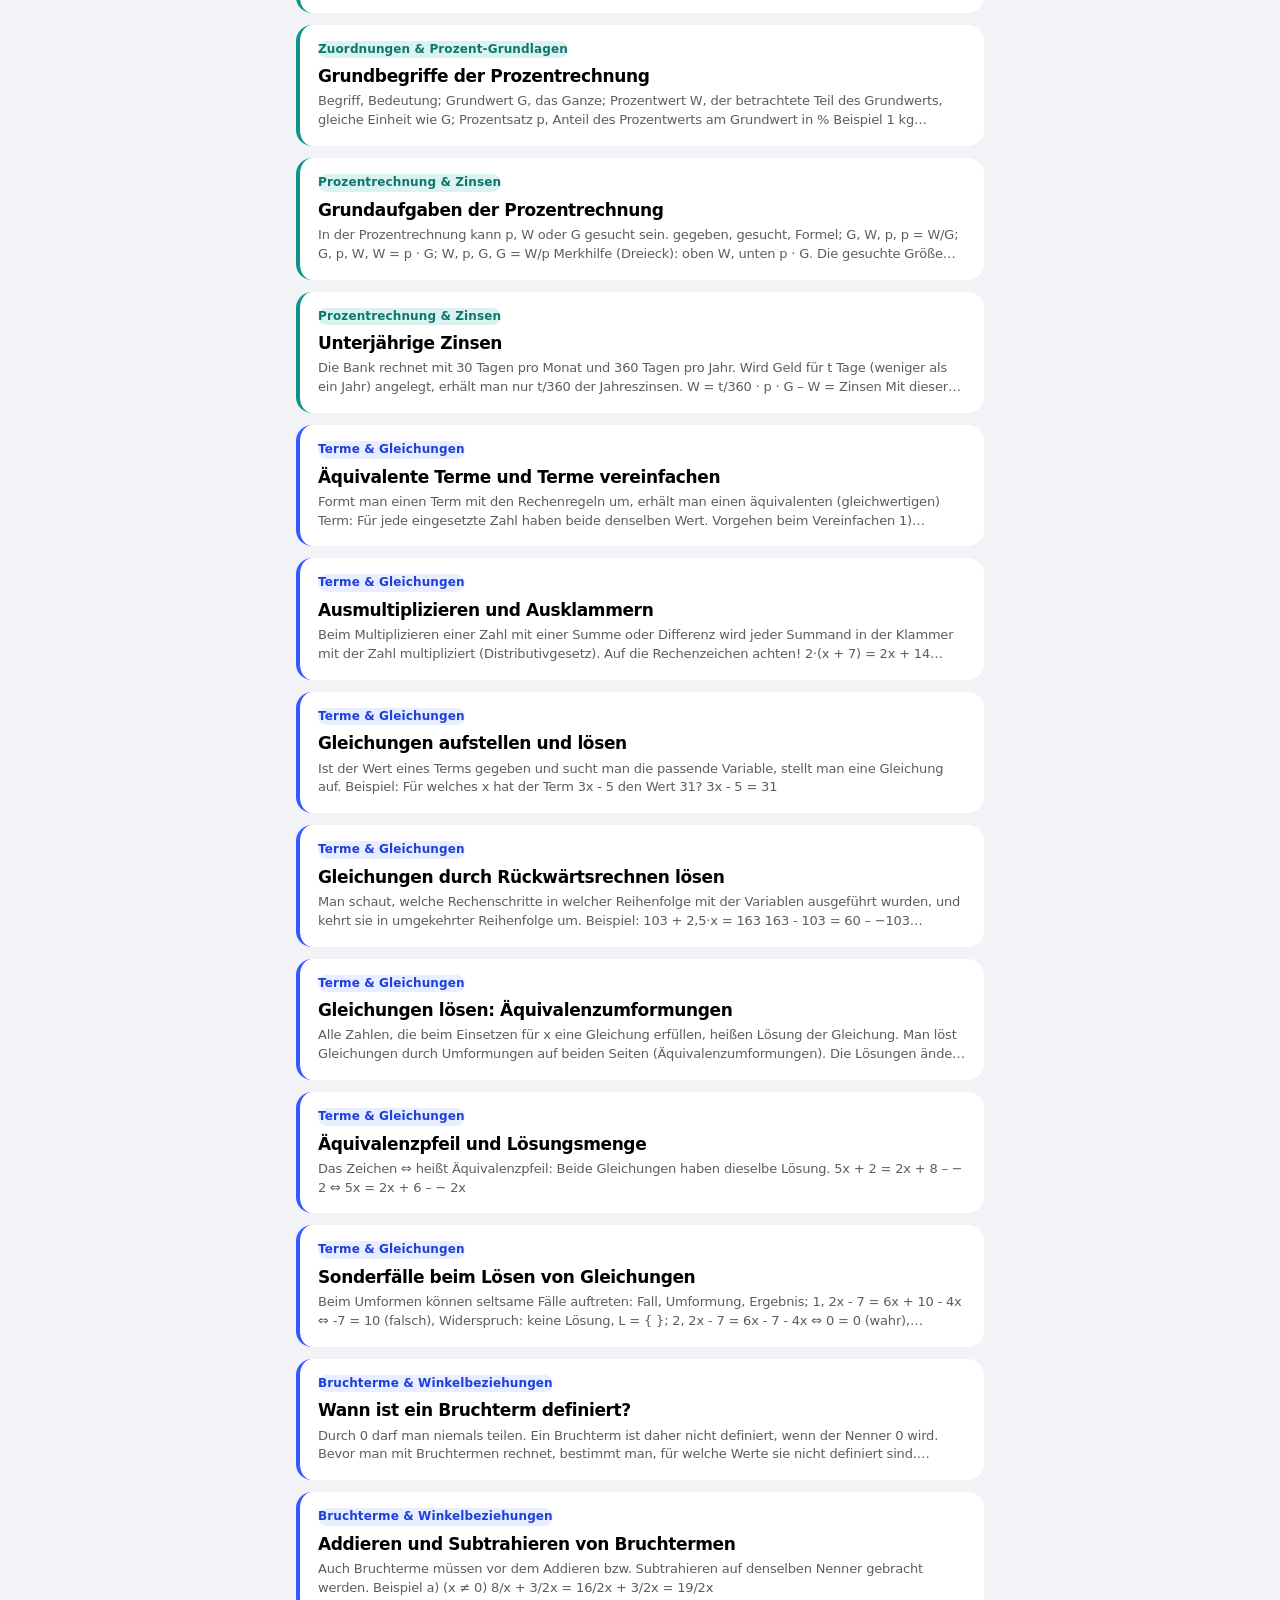
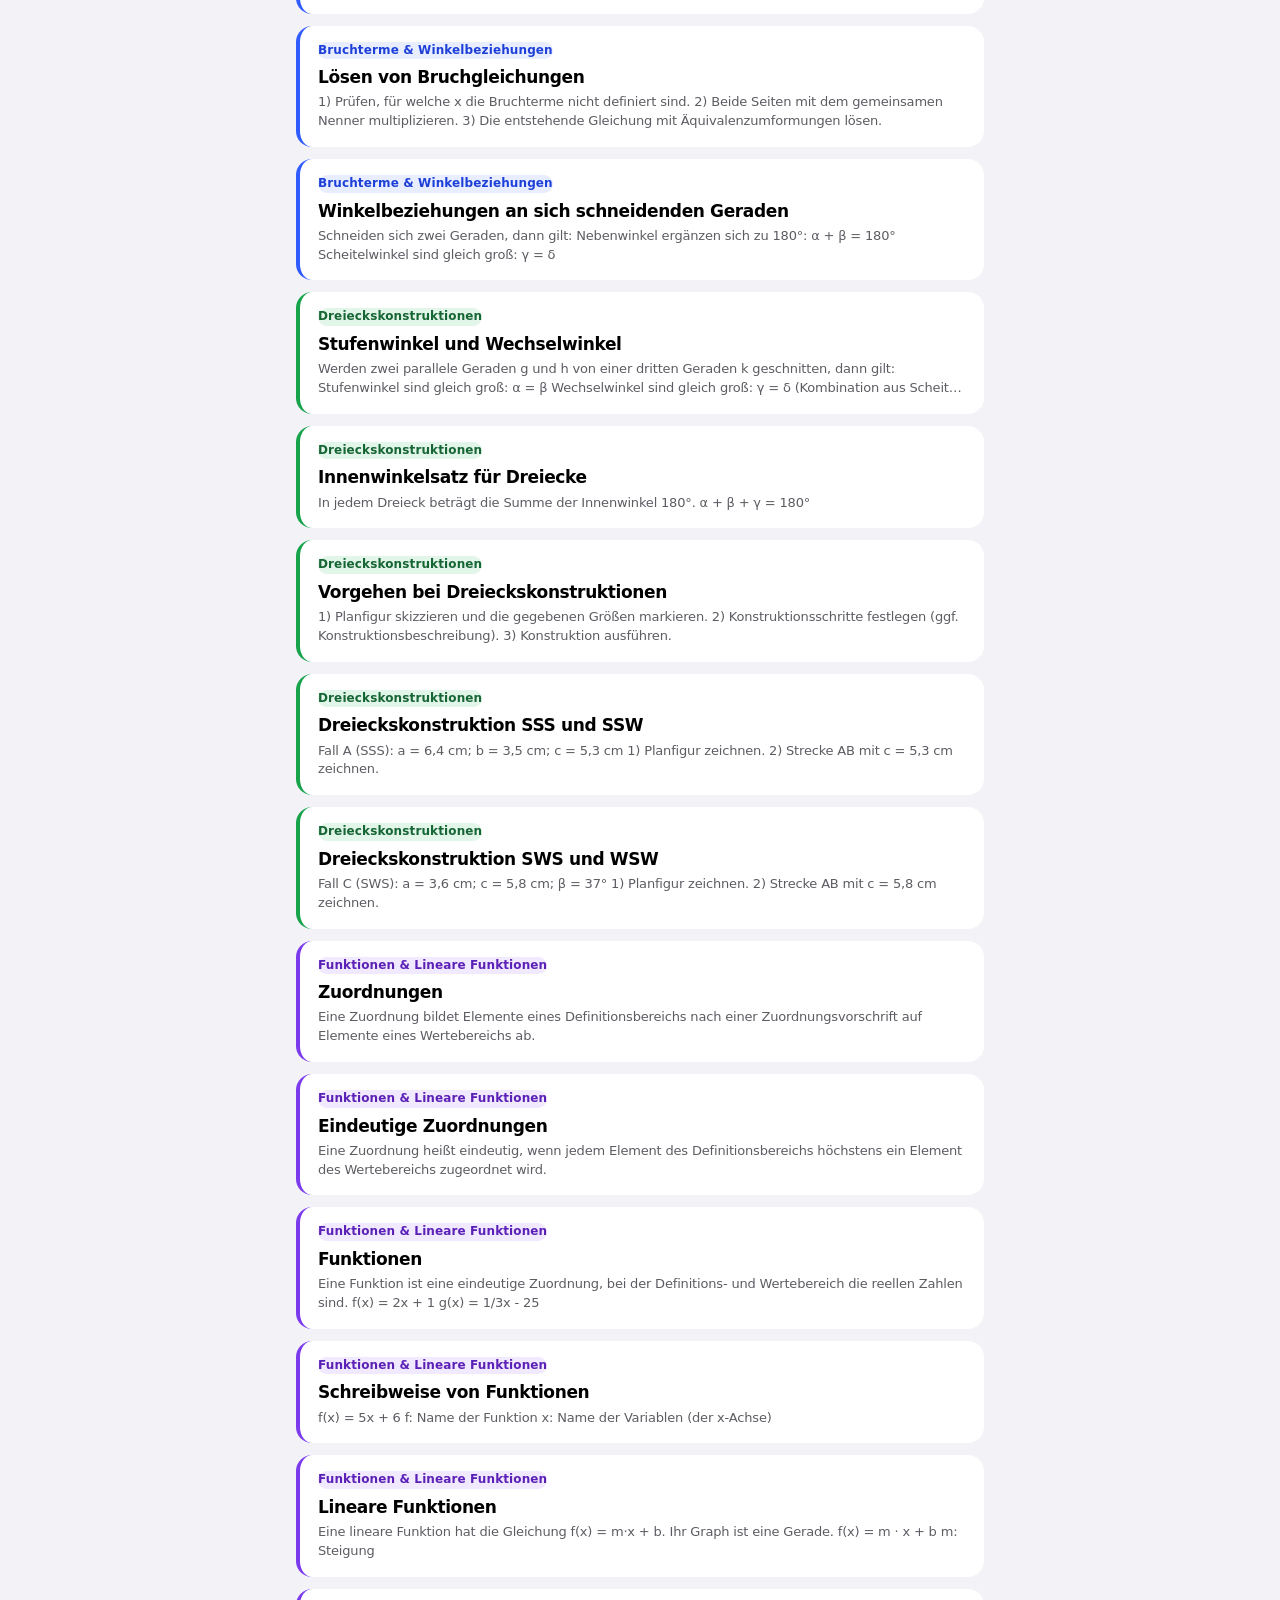
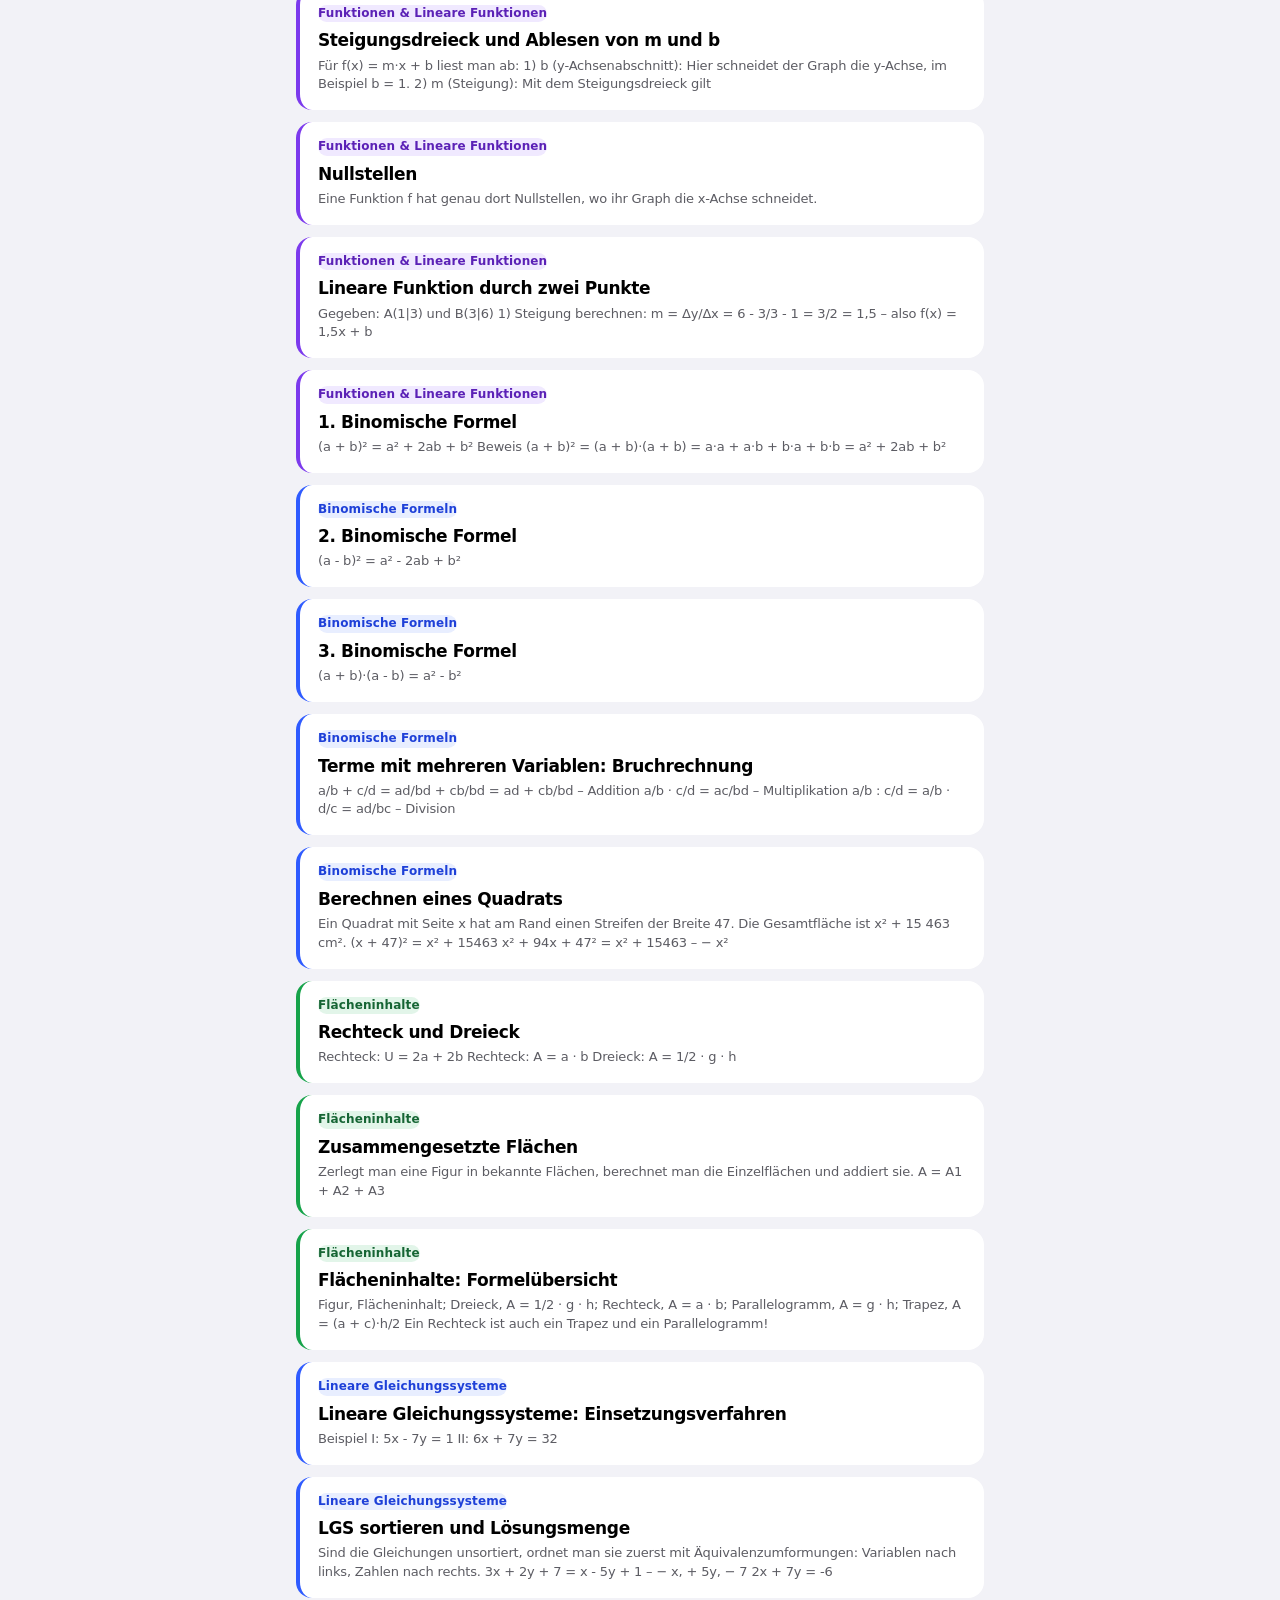
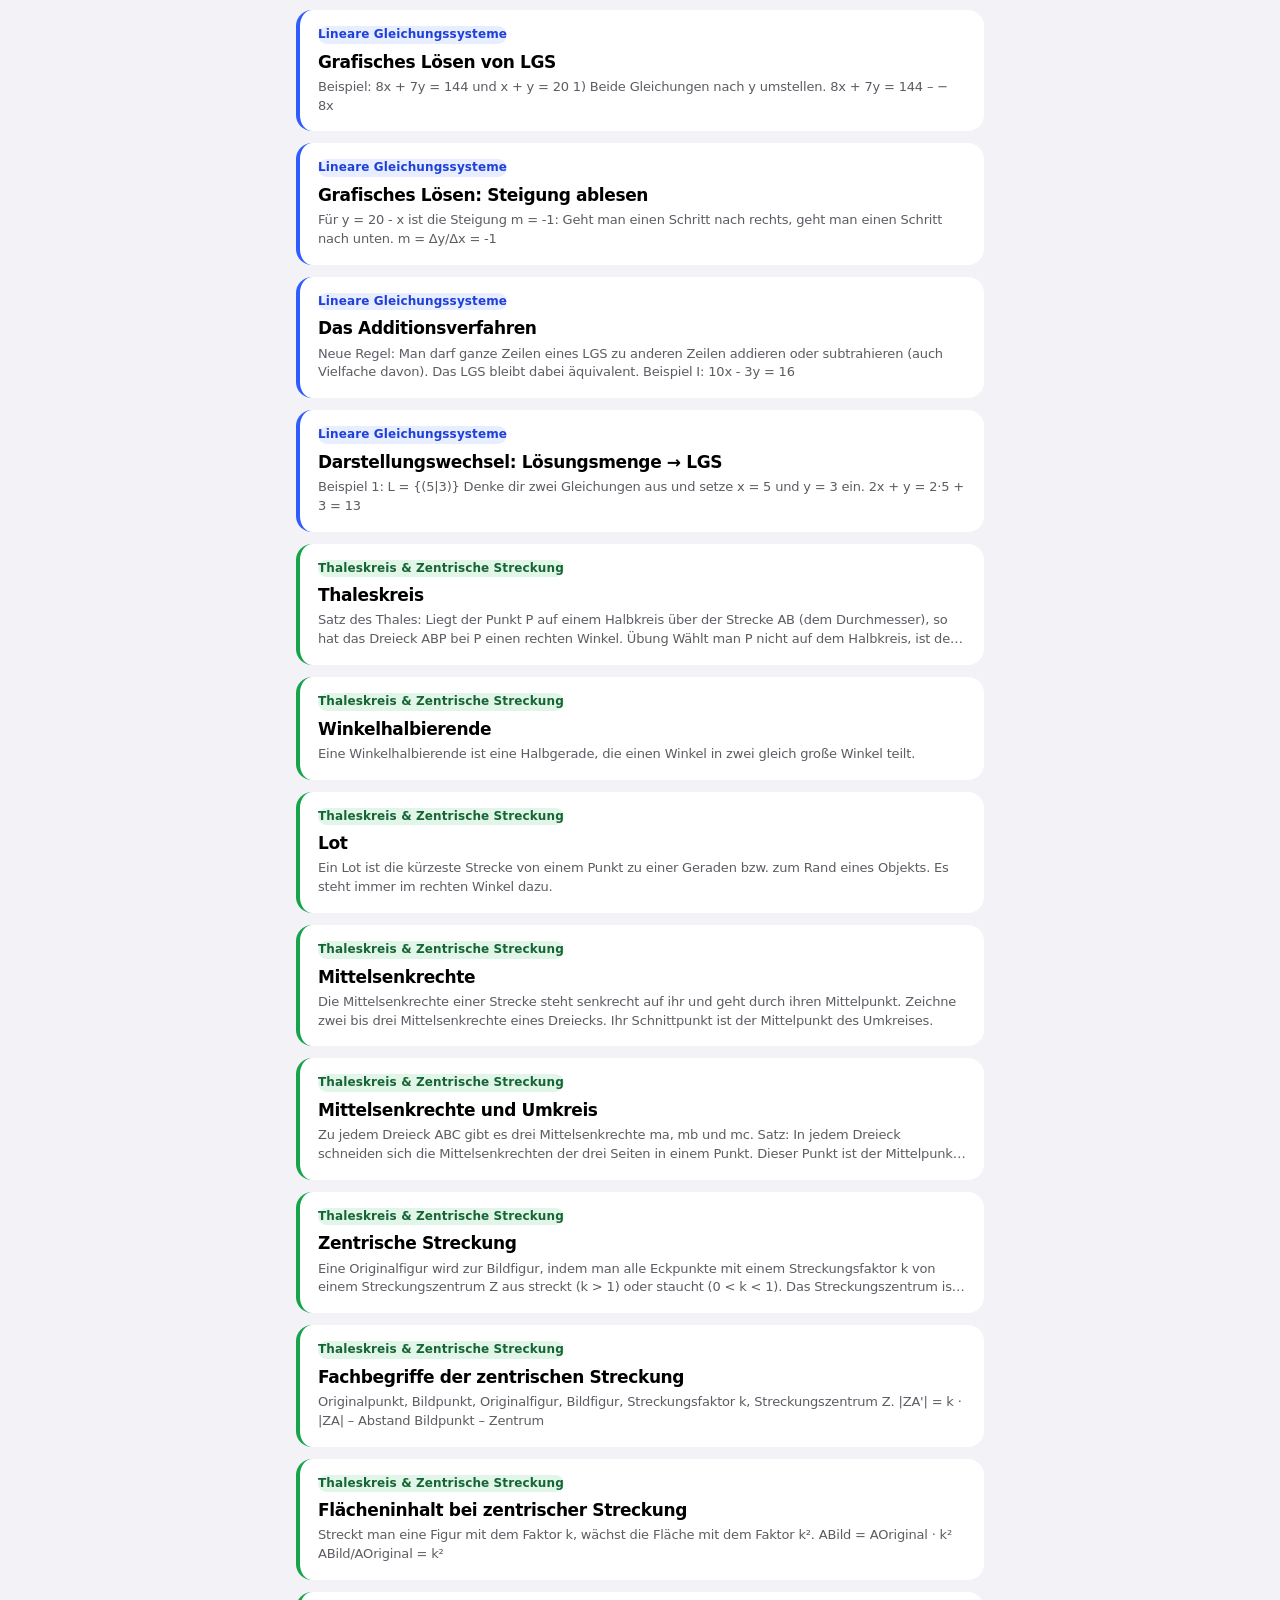
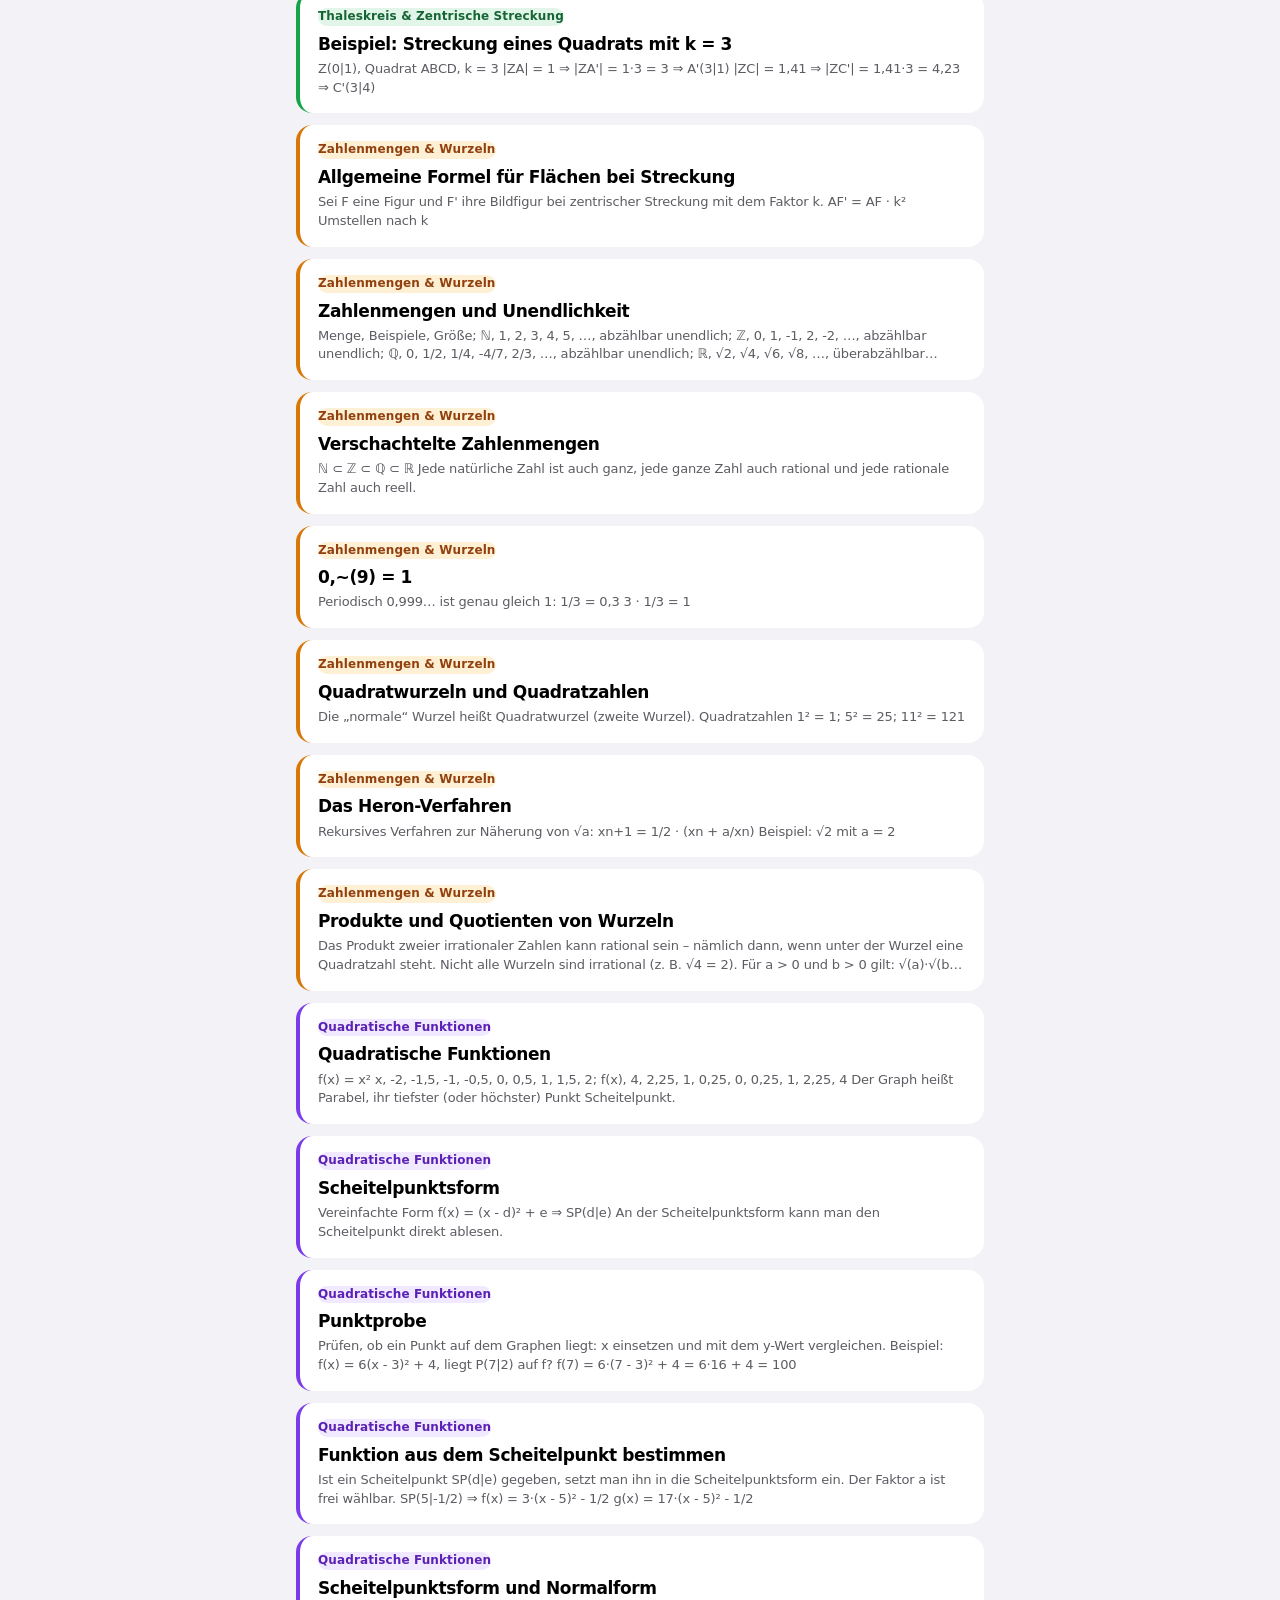
==== commit c357f05b: "Add files via upload" ====
--- a/index.html
+++ b/index.html
@@ -8,19 +8,18 @@
 <link rel="apple-touch-icon" href="apple-touch-icon.png?v=2">
 <meta name="apple-mobile-web-app-title" content="Regelheft">
 <meta name="description" content="Regelheft Mathematik: alle Regeln zum Suchen, Üben und Nachschlagen – mit Formeln und Skizzen.">
-<meta name="author" content="Gölitzer Development">
 <meta name="copyright" content="Alle Inhalte und Darstellungen sind urheberrechtlich geschützt.">
 <meta name="theme-color" content="#ffffff">
 <meta name="color-scheme" content="light dark">
 <script src="assets/js/theme-init.js?v=20261115a"></script>
 <link rel="stylesheet" href="assets/css/fonts.css?v=20261109a">
-<link rel="stylesheet" href="assets/css/style.css?v=20261124a">
+<link rel="stylesheet" href="assets/css/style.css?v=20261126a">
 <link rel="stylesheet" href="assets/css/footer.css?v=20261109a">
 <link rel="stylesheet" href="assets/css/seiten.css?v=20261109a">
 <link rel="stylesheet" href="assets/css/theme.css?v=20261109a">
 <link rel="stylesheet" href="assets/css/header.css?v=20261124a">
 <link rel="stylesheet" href="assets/css/heft-font.css?v=20261109a">
-<link rel="stylesheet" href="assets/css/heft.css?v=20261124a">
+<link rel="stylesheet" href="assets/css/heft.css?v=20261126a">
 <link rel="stylesheet" href="assets/css/konto.css?v=20261109a">
 <link rel="stylesheet" href="assets/css/ui.css?v=20261119a">
 <link rel="stylesheet" href="assets/css/apple.css?v=20261116a">
@@ -35,6 +34,7 @@
 </header>
 
 <main id="main" tabindex="-1">
+<div data-fach-switch></div>
 <div class="searchbar" id="searchbar" role="search">
   <a class="sq-btn" id="aiSq" href="ki.html" aria-label="KI-Aufgabenhilfe" title="KI-Aufgabenhilfe"><span class="sq-ic" id="aiSqIcon"></span><span class="sq-tx">KI-Hilfe</span></a>
   <div class="searchwrap">
@@ -49,6 +49,10 @@
 <div class="filterbar" id="filterBar">
   <div class="chips" id="chips" role="group" aria-label="Aktive Filter"></div>
   <div class="result-count" role="status" aria-live="polite" aria-atomic="true"><span class="count" id="resultCount"></span> Regeln</div>
+  <button type="button" class="layout-btn" id="layoutBtn" aria-pressed="false" aria-label="Zur Kachelansicht wechseln" title="Kacheln">
+    <svg class="ic-tiles" width="20" height="20" viewBox="0 0 24 24" fill="none" aria-hidden="true"><rect x="3.5" y="3.5" width="7" height="7" rx="2" stroke="currentColor" stroke-width="2"/><rect x="13.5" y="3.5" width="7" height="7" rx="2" stroke="currentColor" stroke-width="2"/><rect x="3.5" y="13.5" width="7" height="7" rx="2" stroke="currentColor" stroke-width="2"/><rect x="13.5" y="13.5" width="7" height="7" rx="2" stroke="currentColor" stroke-width="2"/></svg>
+    <svg class="ic-list" width="20" height="20" viewBox="0 0 24 24" fill="none" aria-hidden="true"><path d="M8 6.5h12M8 12h12M8 17.5h12" stroke="currentColor" stroke-width="2" stroke-linecap="round"/><circle cx="4" cy="6.5" r="1.3" fill="currentColor"/><circle cx="4" cy="12" r="1.3" fill="currentColor"/><circle cx="4" cy="17.5" r="1.3" fill="currentColor"/></svg>
+  </button>
   <button type="button" class="filter-btn" id="filterBtn" aria-haspopup="dialog" aria-expanded="false" aria-controls="filterPanel"><span data-icon="sliders" data-size="18" aria-hidden="true"></span><span>Filter</span><span class="filter-count" id="filterCount" hidden></span></button>
   <div class="filter-backdrop" id="filterBackdrop" hidden></div>
   <div class="filter-panel" id="filterPanel" role="dialog" aria-label="Filter" hidden></div>
@@ -56,6 +60,7 @@
 
 <h2 class="sr-only">Regeln</h2>
 <div class="list" id="list" role="list"></div>
+<p class="submit-hint" id="submitHint">Fehlt dir etwas? <a href="einreichen.html">Eintrag einreichen</a></p>
 <div class="empty-state" id="emptyState" style="display:none;">
   <div class="big" id="emptyTitle">Keine Treffer</div>
   <div id="emptySub">Versuch es mit einem anderen Suchbegriff.</div>
@@ -110,14 +115,19 @@
 
 <footer id="siteFooter"></footer>
 
-<script src="assets/js/config.js?v=20261109a"></script>
-<script src="assets/js/footer.js?v=20261124a"></script>
-<script src="assets/js/core.js?v=20261124a"></script>
+<script src="assets/js/config.js?v=20261126a"></script>
+<script src="assets/js/footer.js?v=20261126a"></script>
+<script src="assets/js/regeln.js?v=20261126a"></script>
+<script src="assets/js/physik.js?v=20261126a"></script>
+<script src="assets/js/chemie.js?v=20261126a"></script>
+<script src="assets/js/biologie.js?v=20261126a"></script>
+<script src="assets/js/fach.js?v=20261126a"></script>
+<script src="assets/js/core.js?v=20261126a"></script>
 <script src="assets/js/icons.js?v=20261116b"></script>
 <script src="assets/js/layout.js?v=20261116a"></script>
 <script src="assets/js/heft-grid.js?v=20261109a"></script>
-<script src="assets/js/regeln.js?v=20261124a"></script>
 <script src="assets/js/format.js?v=20261109a"></script>
-<script src="assets/js/index.js?v=20261124a"></script>
+<script src="assets/js/bereiche.js?v=20261126a"></script>
+<script src="assets/js/index.js?v=20261126a"></script>
 </body>
 </html>
--- a/assets/css/style.css
+++ b/assets/css/style.css
@@ -617,3 +617,64 @@
 @media (prefers-reduced-motion:no-preference){ .filter-panel:not([hidden]){ animation:fpIn .2s ease-out; } @keyframes fpIn{ from{ opacity:0; transform:translateY(8px); } to{ opacity:1; transform:none; } } }
 
 .news-card:focus{ outline:none; }
+
+/* ============================================================
+   BEREICHE: je Bereich eine Farbe (Kachel-Ansicht und Liste)
+   Zuordnung der Themen zu Bereichen: assets/js/bereiche.js
+   ============================================================ */
+[data-c="blue"]  { --ac:#2F5BFF; --ac-soft:#E8EEFF; --ac-ink:#1E40D8; }
+[data-c="violet"]{ --ac:#7C3AED; --ac-soft:#F0E9FF; --ac-ink:#5B21B6; }
+[data-c="green"] { --ac:#16A34A; --ac-soft:#E2F5E9; --ac-ink:#166534; }
+[data-c="amber"] { --ac:#D97706; --ac-soft:#FDF0D5; --ac-ink:#92400E; }
+[data-c="rose"]  { --ac:#E11D48; --ac-soft:#FDE6EB; --ac-ink:#9F1239; }
+[data-c="teal"]  { --ac:#0D9488; --ac-soft:#DAF3F0; --ac-ink:#0F766E; }
+[data-c="slate"] { --ac:#64748B; --ac-soft:#EAEEF3; --ac-ink:#334155; }
+:root[data-theme="dark"] [data-c="blue"]  { --ac:#6F8DFF; --ac-soft:#1B2547; --ac-ink:#A9BBFF; }
+:root[data-theme="dark"] [data-c="violet"]{ --ac:#A78BFA; --ac-soft:#2A2147; --ac-ink:#CBB9FF; }
+:root[data-theme="dark"] [data-c="green"] { --ac:#4ADE80; --ac-soft:#17301F; --ac-ink:#8EE9AE; }
+:root[data-theme="dark"] [data-c="amber"] { --ac:#FBBF24; --ac-soft:#38290E; --ac-ink:#FCD677; }
+:root[data-theme="dark"] [data-c="rose"]  { --ac:#FB7185; --ac-soft:#3B1822; --ac-ink:#FDA4B3; }
+:root[data-theme="dark"] [data-c="teal"]  { --ac:#2DD4BF; --ac-soft:#12302D; --ac-ink:#7FE8D8; }
+:root[data-theme="dark"] [data-c="slate"] { --ac:#94A3B8; --ac-soft:#232A35; --ac-ink:#C3CCD8; }
+
+/* Liste: farbiger Streifen links, Themen-Etikett in der Farbe des Bereichs */
+html:not([data-heft="on"]) .rule-card[data-c]{ border-left:4px solid var(--ac); }
+html:not([data-heft="on"]) .rule-card[data-c] .cat-pill{ color:var(--ac-ink); background:var(--ac-soft); }
+
+/* Kachel-Ansicht: nach Bereichen gegliedert */
+html:not([data-heft="on"]) .list.is-tiles{ display:block; max-width:1080px; padding:6px 18px 40px; }
+.tile-group{ margin:4px 0 26px; }
+.tile-head{ display:flex; align-items:center; gap:10px; margin:0 0 12px; font-size:1.0625rem; font-weight:700; letter-spacing:-.015em; color:var(--ink); }
+.tile-head::before{ content:""; flex:none; width:12px; height:12px; border-radius:4px; background:var(--ac); }
+.tile-head em{ font-style:normal; font-size:.8125rem; font-weight:600; color:var(--ac-ink); background:var(--ac-soft); padding:2px 9px; border-radius:999px; }
+.tile-grid{ display:grid; grid-template-columns:repeat(auto-fill,minmax(210px,1fr)); gap:12px; }
+@media (max-width:640px){ .tile-grid{ grid-template-columns:repeat(2,minmax(0,1fr)); gap:10px; } }
+.rule-card.rule-tile{ display:flex; flex-direction:column; min-height:118px; padding:12px 14px 14px; background:var(--ac-soft); border:1px solid transparent; border-top:4px solid var(--ac); border-left-width:1px; border-radius:16px; box-shadow:none; }
+.rule-card.rule-tile:hover{ border-color:var(--ac); box-shadow:0 8px 22px rgba(0,0,0,.10); transform:translateY(-2px); }
+.rule-tile .row-top{ margin-bottom:6px; min-height:22px; }
+html:not([data-heft="on"]) .rule-tile .cat-pill{ background:transparent; padding:0; font-size:.6875rem; color:var(--ac-ink); }
+.rule-tile h3{ font-size:.9375rem; line-height:1.25; margin:0 0 6px; }
+.rule-tile p{ margin:0; font-size:.8125rem; line-height:1.4; color:var(--ink-soft); display:-webkit-box; -webkit-line-clamp:2; -webkit-box-orient:vertical; overflow:hidden; }
+.rule-tile .card-note{ display:none; }
+
+/* Ansicht-Knopf (Liste / Kacheln) */
+.layout-btn{ flex:none; display:inline-flex; align-items:center; justify-content:center; width:44px; min-height:44px; padding:0; border-radius:999px; border:1.5px solid var(--border); background:var(--surface); color:var(--ink); cursor:pointer; }
+.layout-btn[aria-pressed="true"]{ background:var(--bg-soft); }
+.layout-btn[aria-pressed="true"] .ic-tiles, .layout-btn[aria-pressed="false"] .ic-list{ display:none; }
+html[data-heft="on"] .layout-btn{ display:none; }
+
+/* Fach-Umschalter (Mathematik, Physik, Chemie, Biologie) */
+.fach-switch{ display:flex; gap:6px; padding:10px 18px 0; overflow-x:auto; scrollbar-width:none; }
+.fach-switch::-webkit-scrollbar{ display:none; }
+.fach-switch:empty{ display:none; }
+.fach-switch button{ flex:none; min-height:36px; padding:0 14px; border-radius:999px; border:1.5px solid var(--border); background:var(--surface); color:var(--ink-soft); font:inherit; font-size:.875rem; font-weight:600; cursor:pointer; }
+.fach-switch button.on{ background:var(--ink); border-color:var(--ink); color:var(--bg); }
+html[data-heft="on"] .fach-switch button{ background:transparent; border-color:var(--pen-soft); color:var(--pen); font-weight:400; }
+html[data-heft="on"] .fach-switch button.on{ background:var(--pen); border-color:var(--pen); color:var(--paper); }
+.page .fach-switch{ padding-left:0; padding-right:0; margin-bottom:6px; }
+
+/* Hinweis unter der Liste und Hinweis bei Community-Einträgen */
+.submit-hint{ max-width:720px; margin:6px auto 36px; padding:0 18px; text-align:center; font-size:.875rem; color:var(--muted); }
+.submit-hint a{ color:var(--accent-fg); font-weight:600; }
+.community-note{ margin:16px 0 0; padding:10px 12px; border-radius:var(--radius-sm); background:var(--bg-soft); box-shadow:inset 3px 0 0 var(--border); font-size:.8125rem; color:var(--ink-soft); }
+.community-note a{ color:var(--accent-fg); }
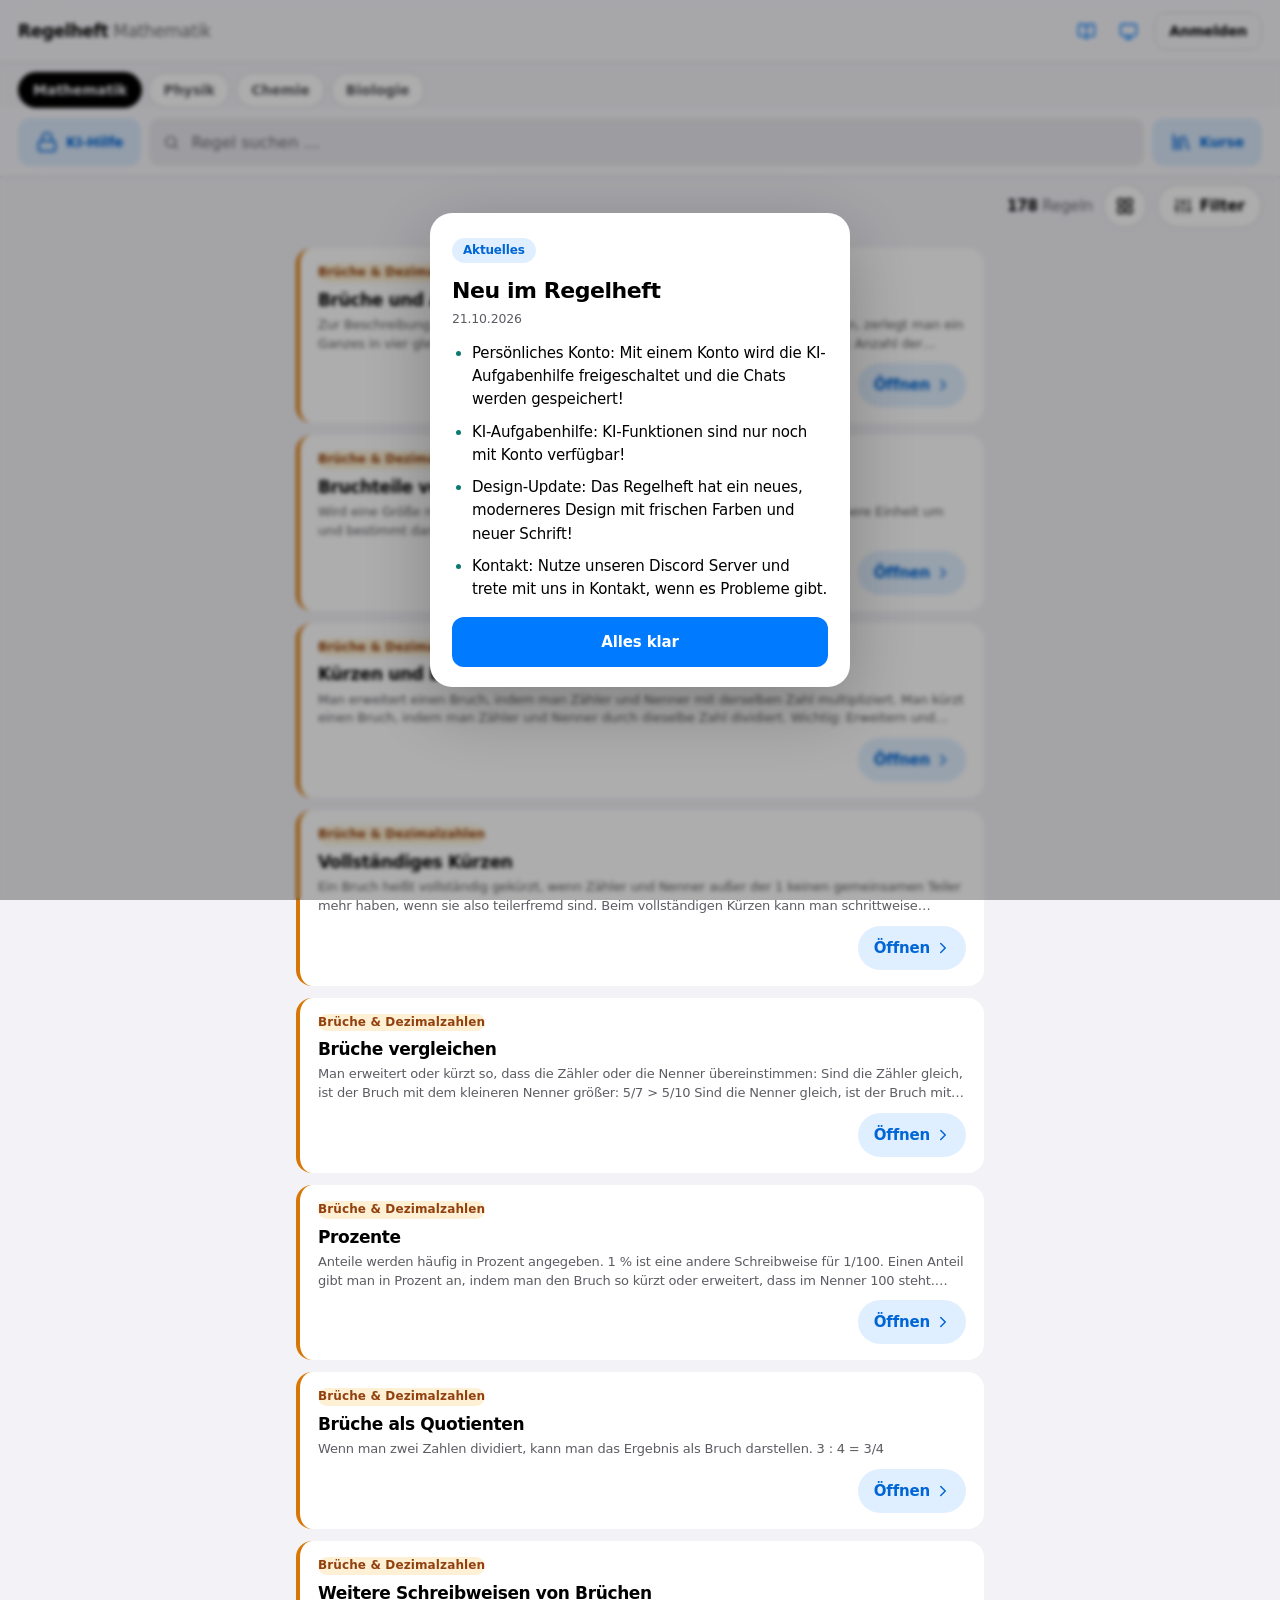
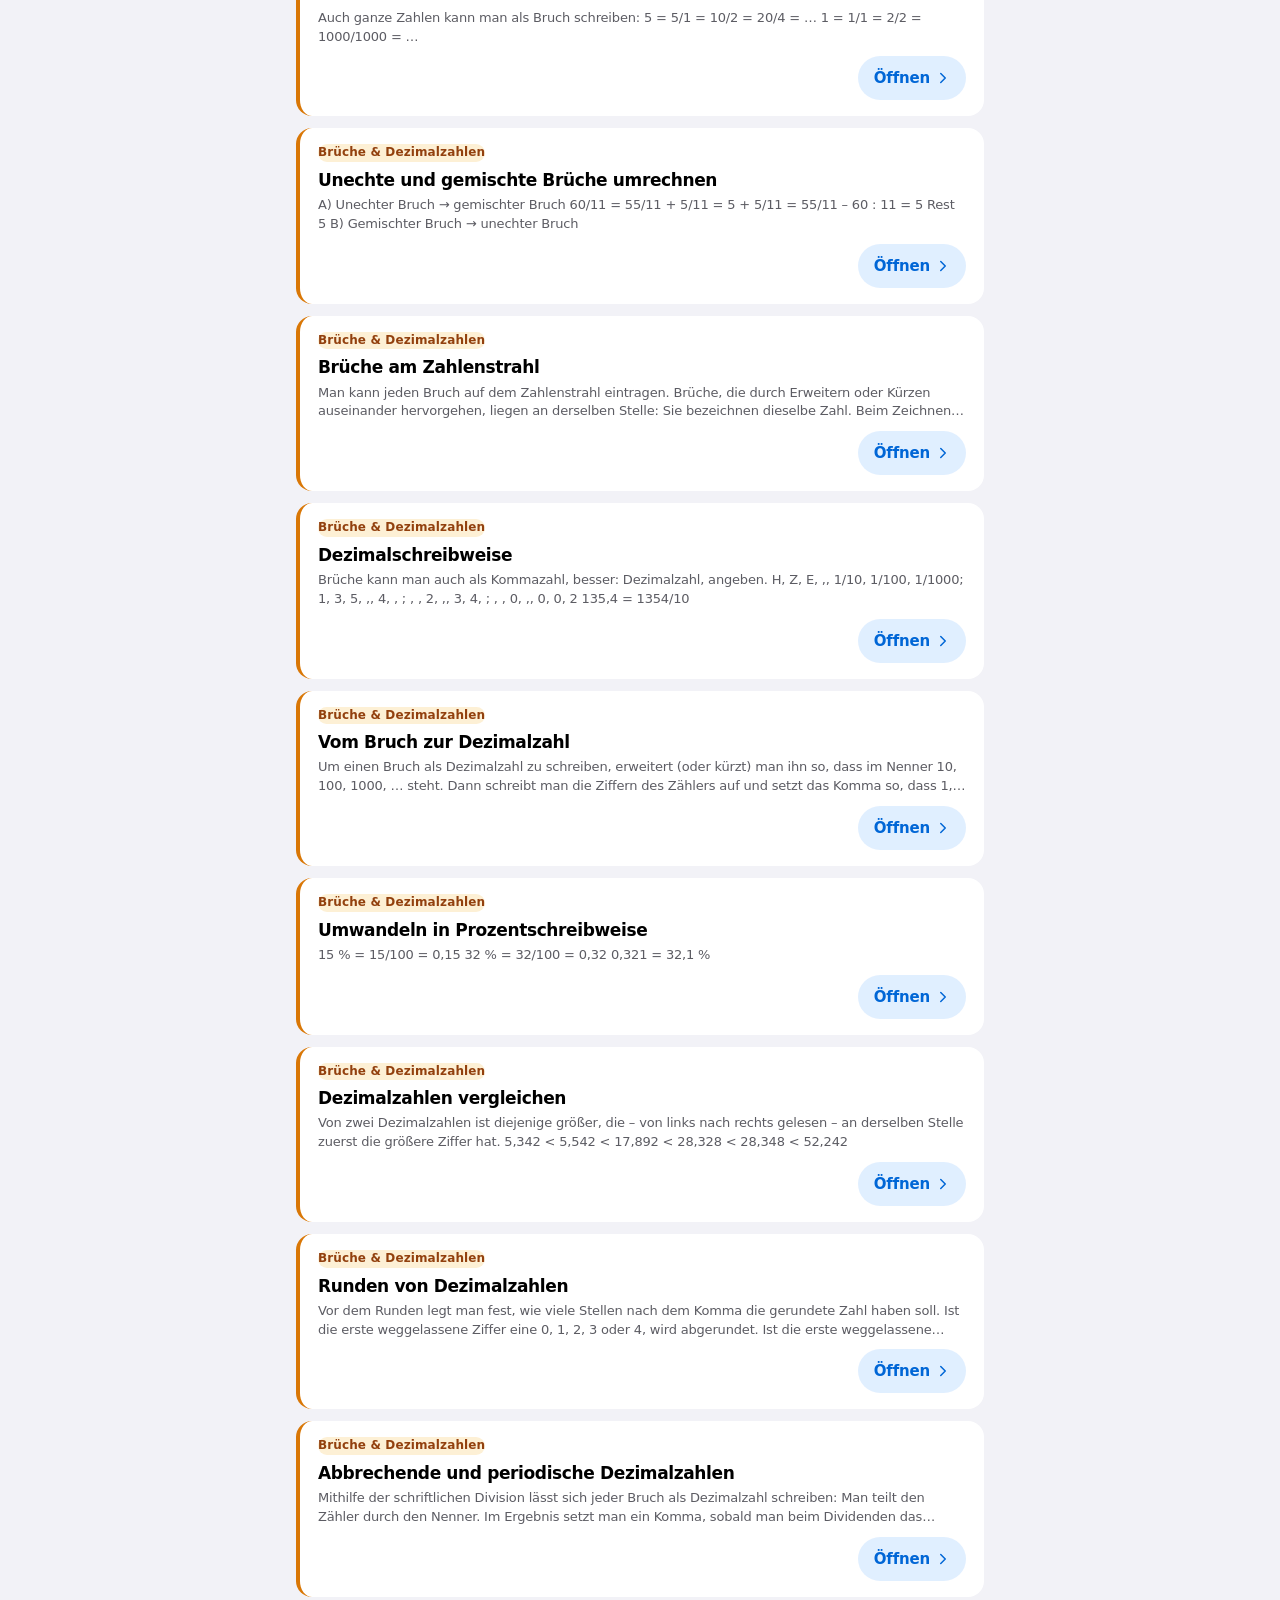
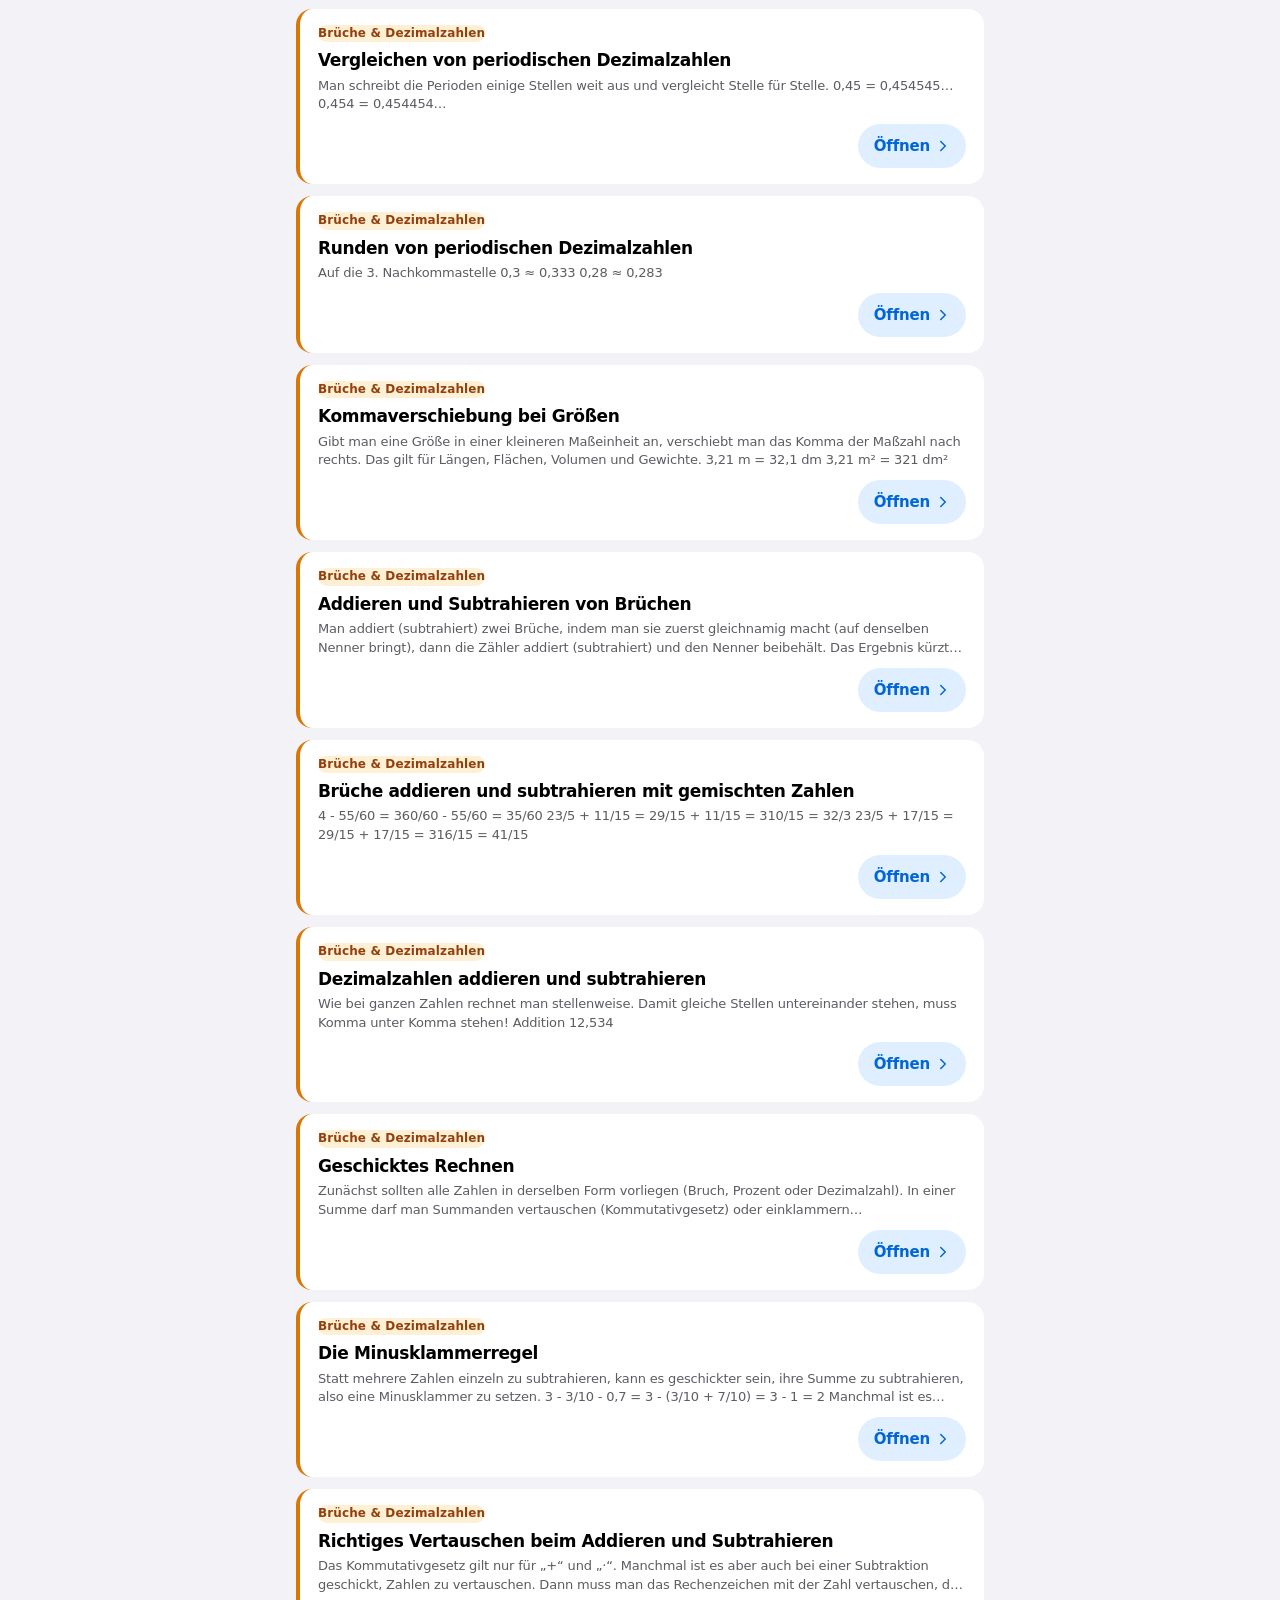
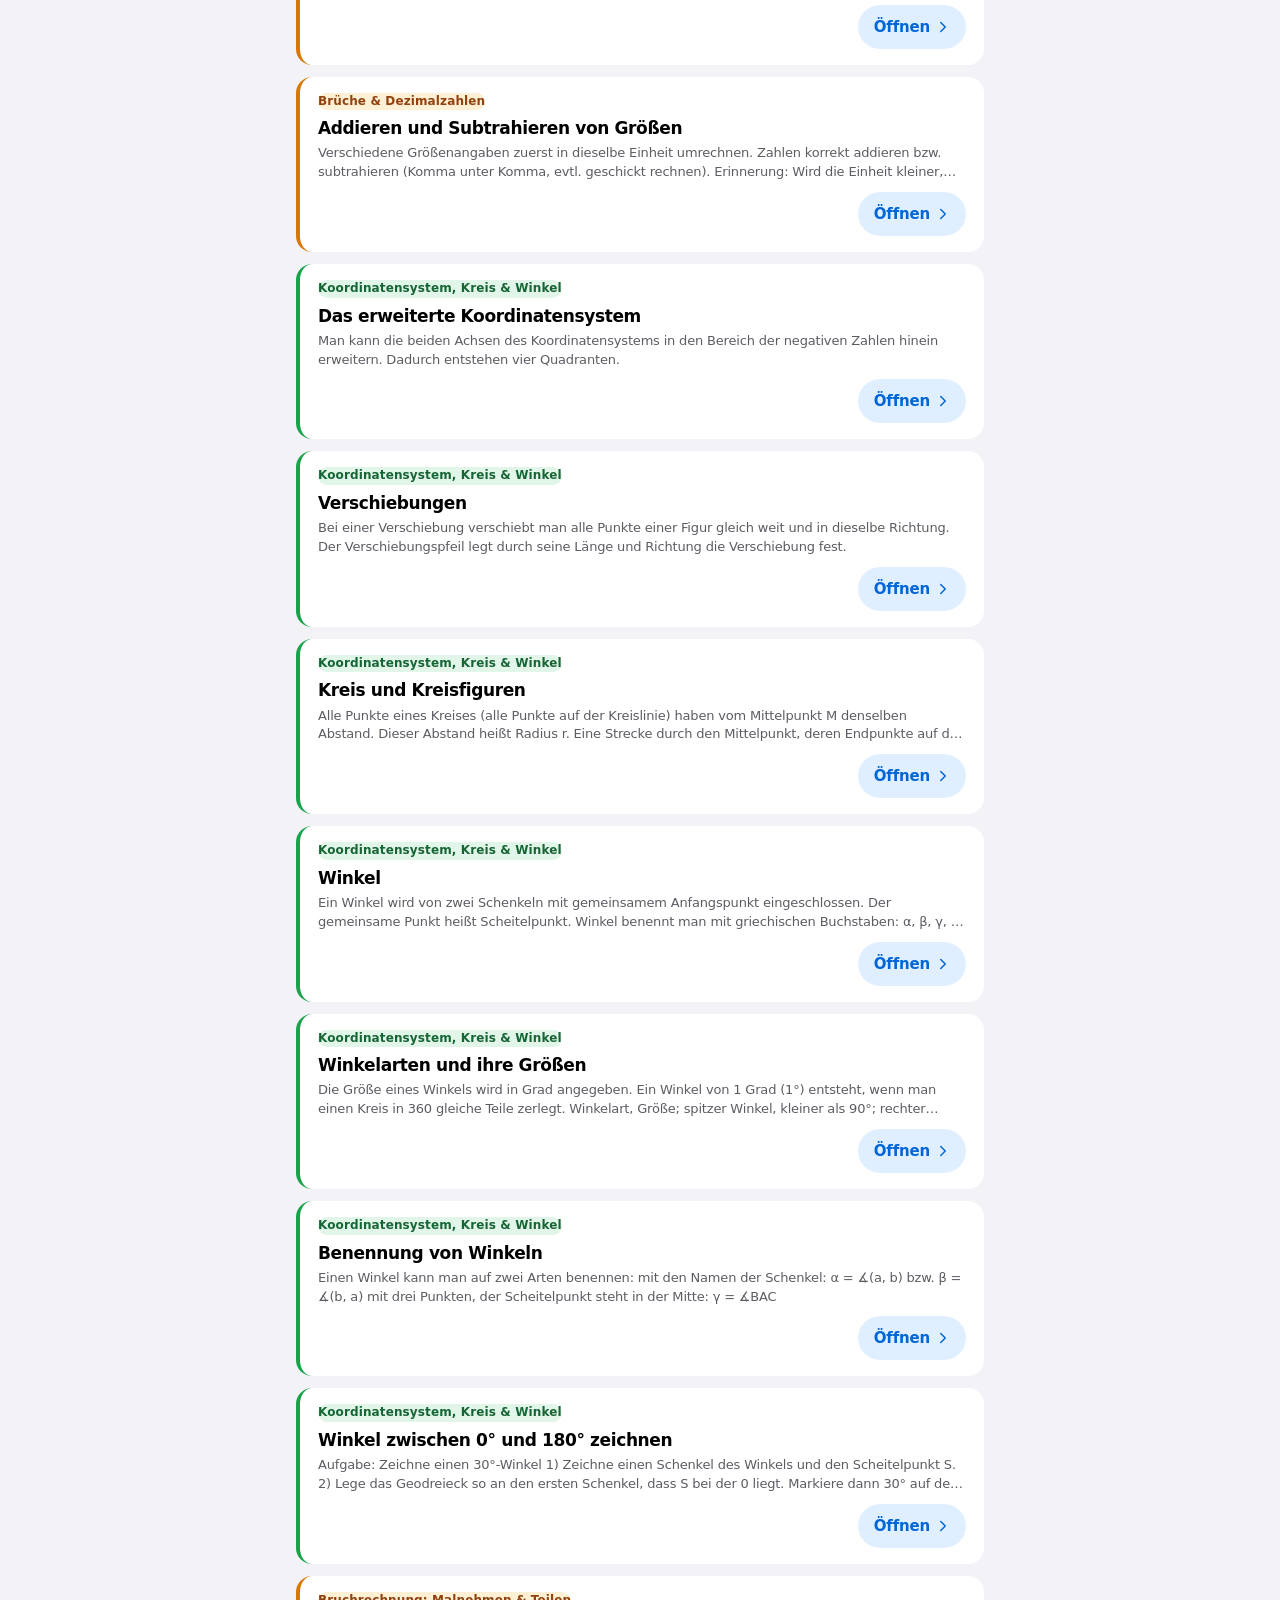
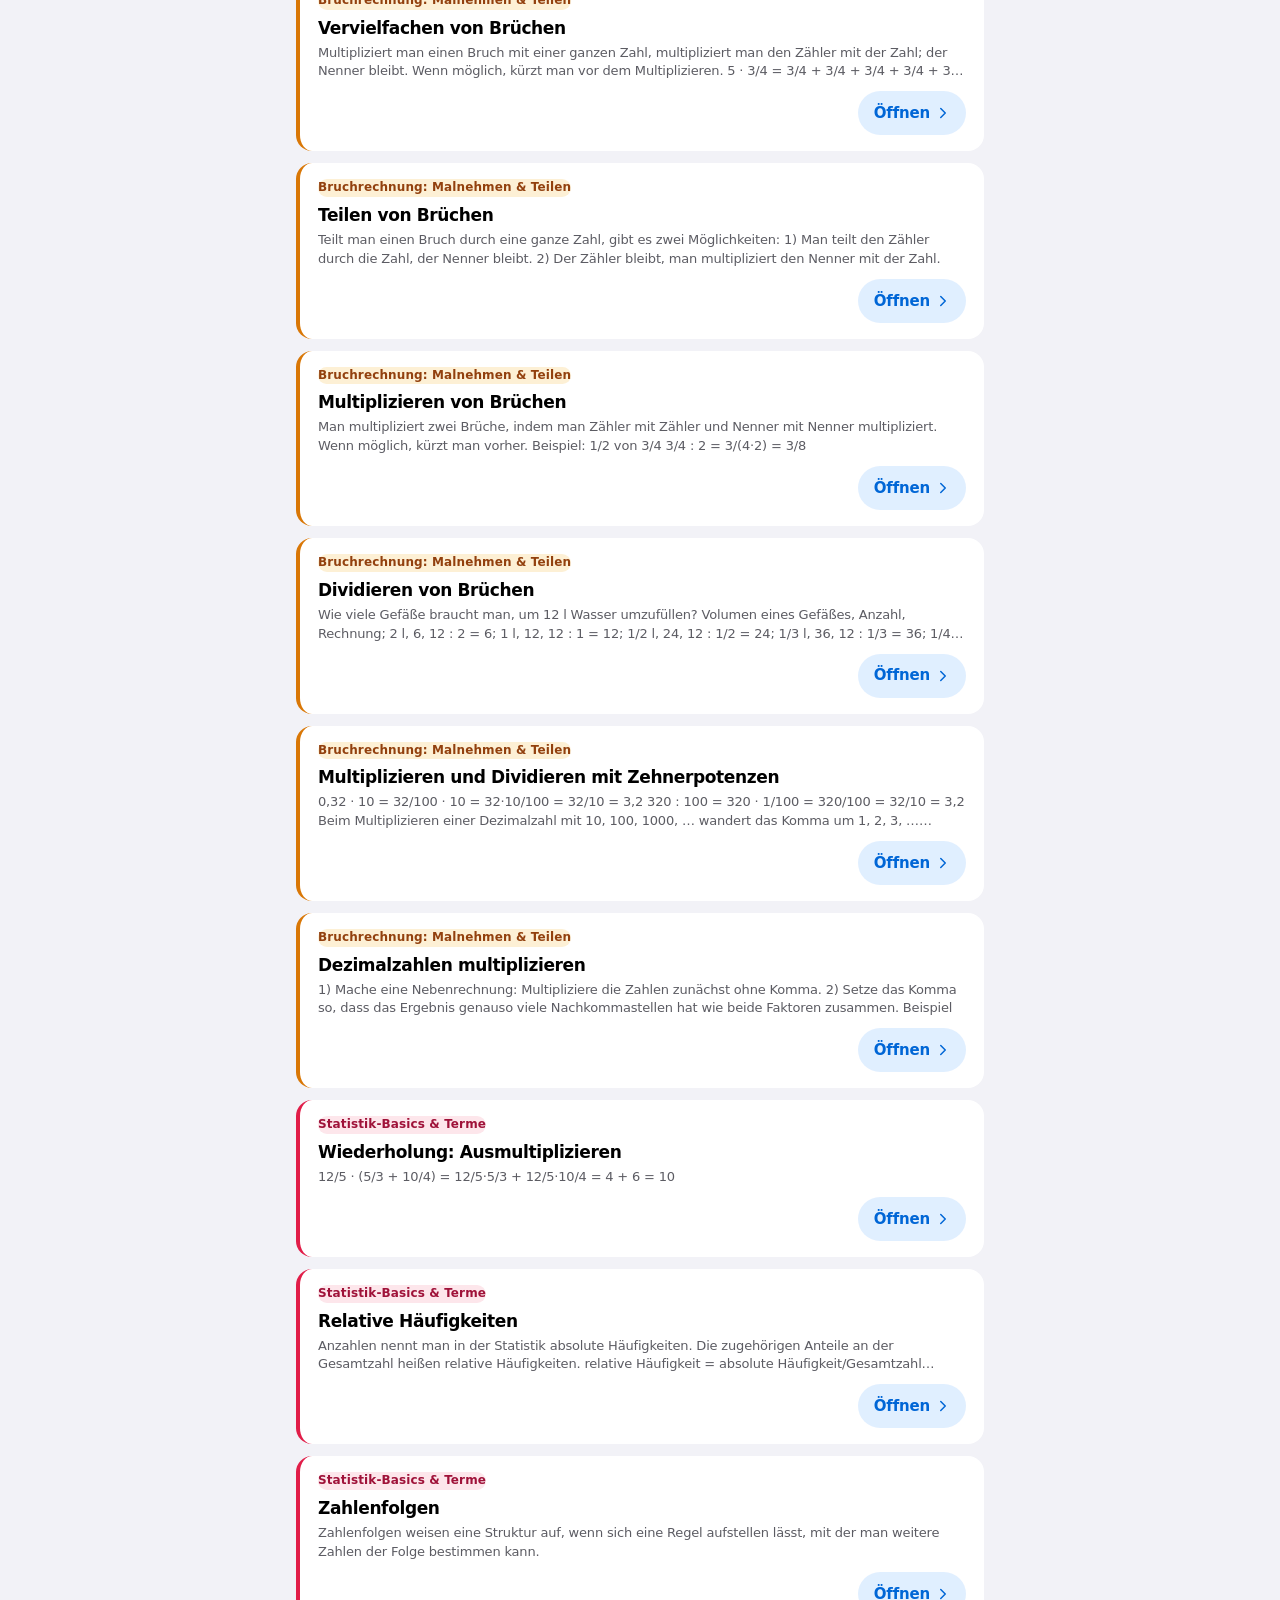
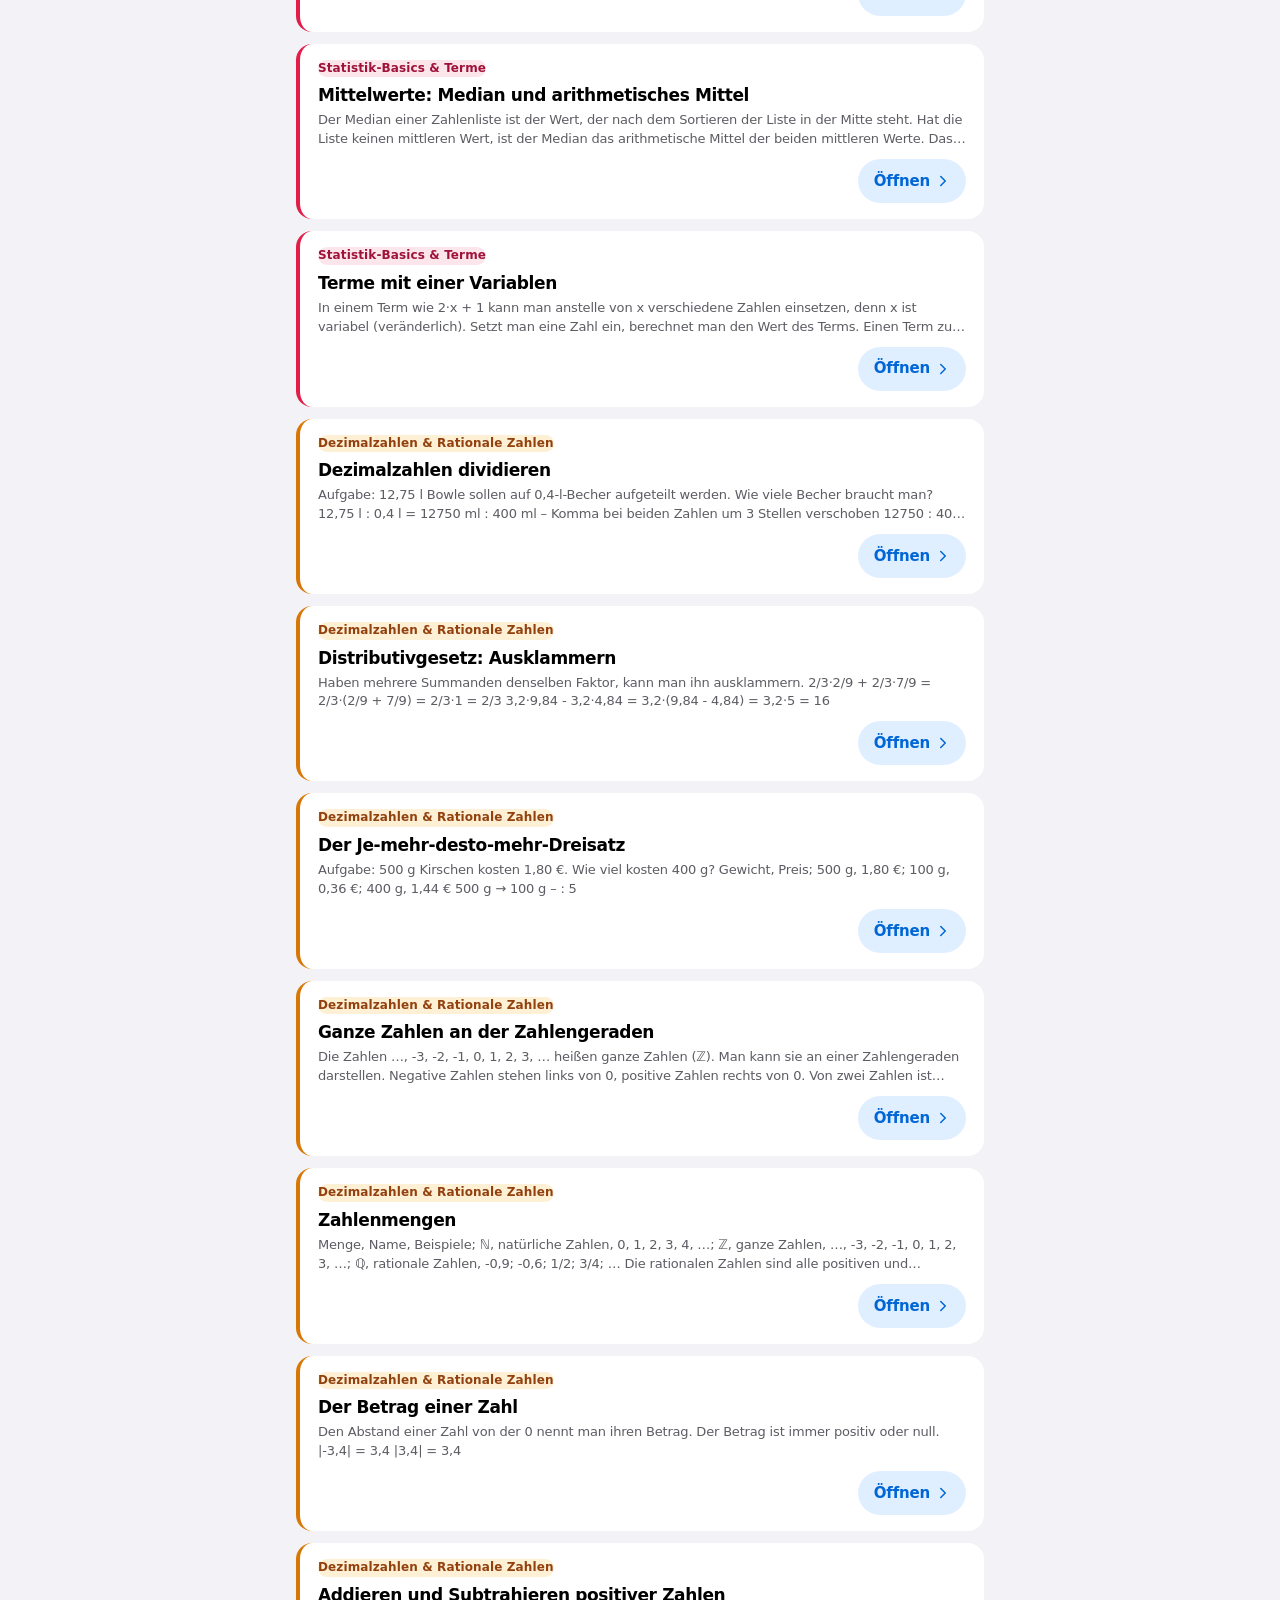
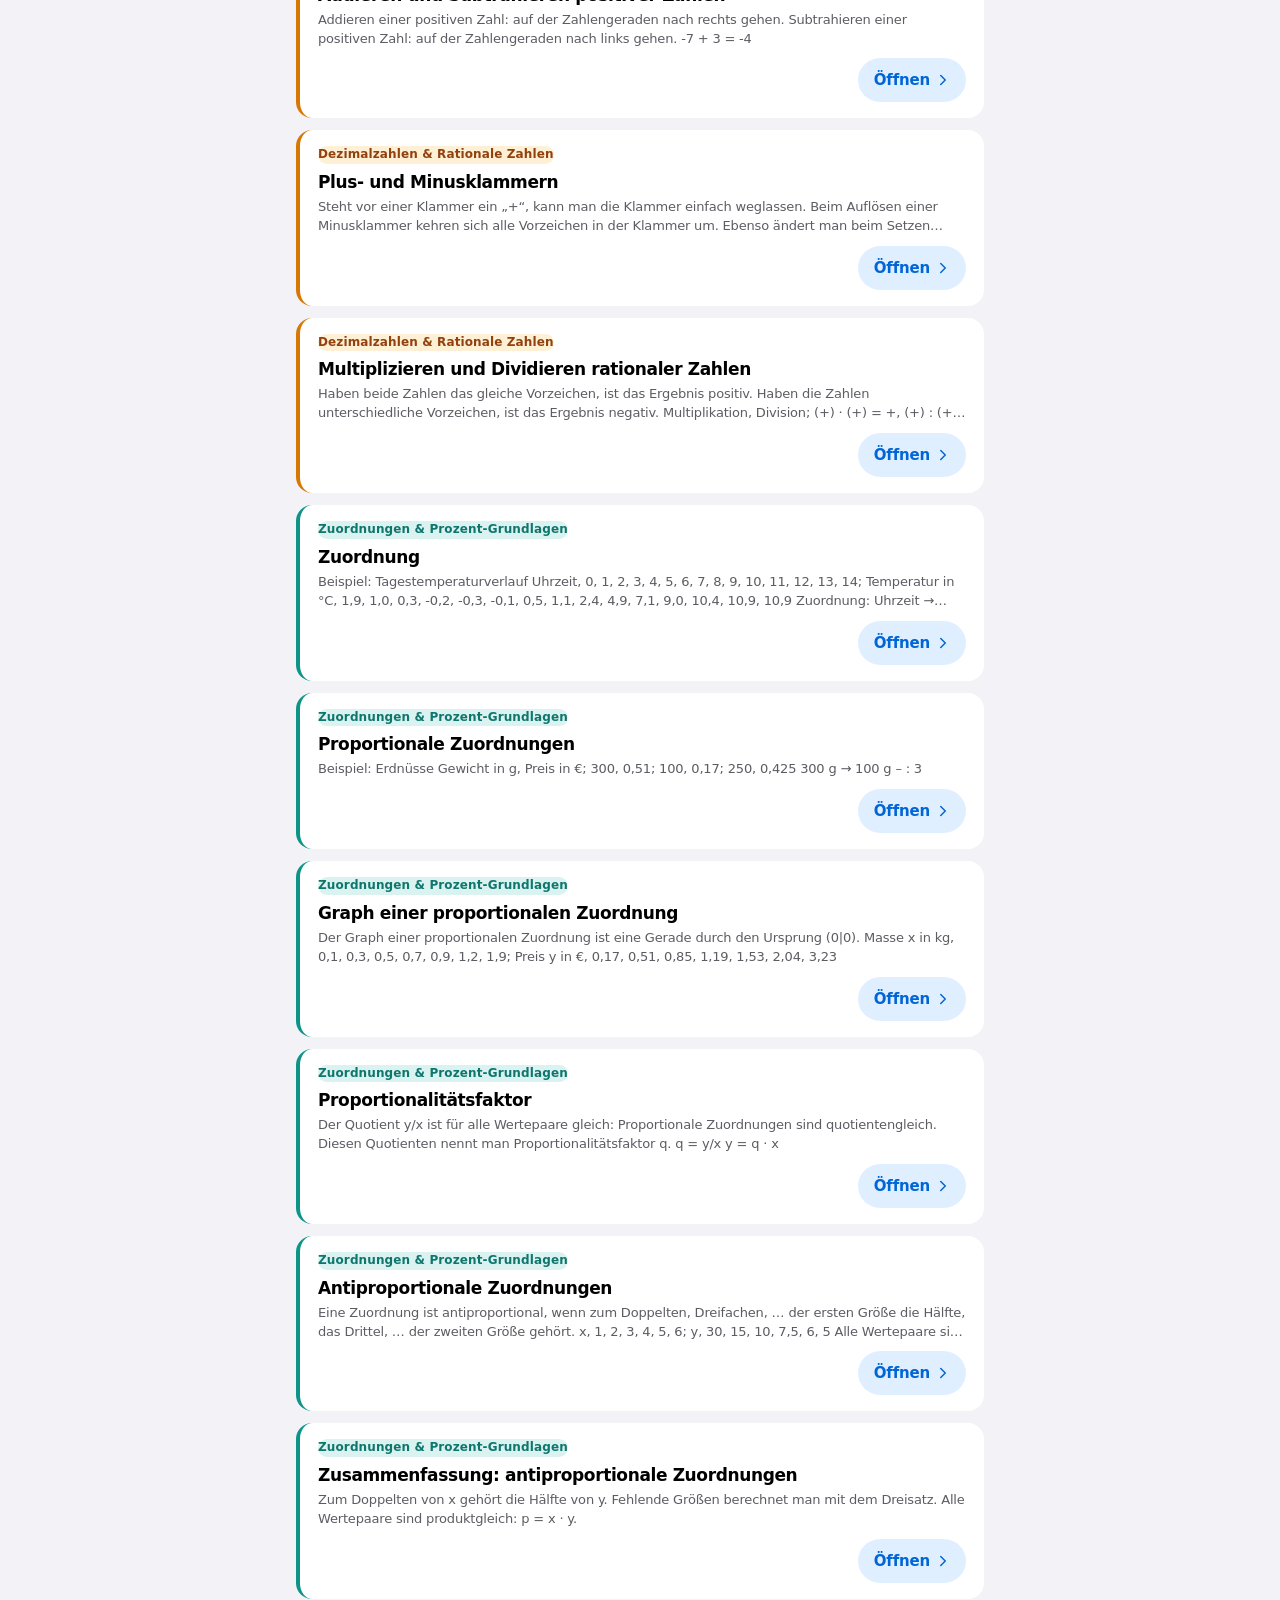
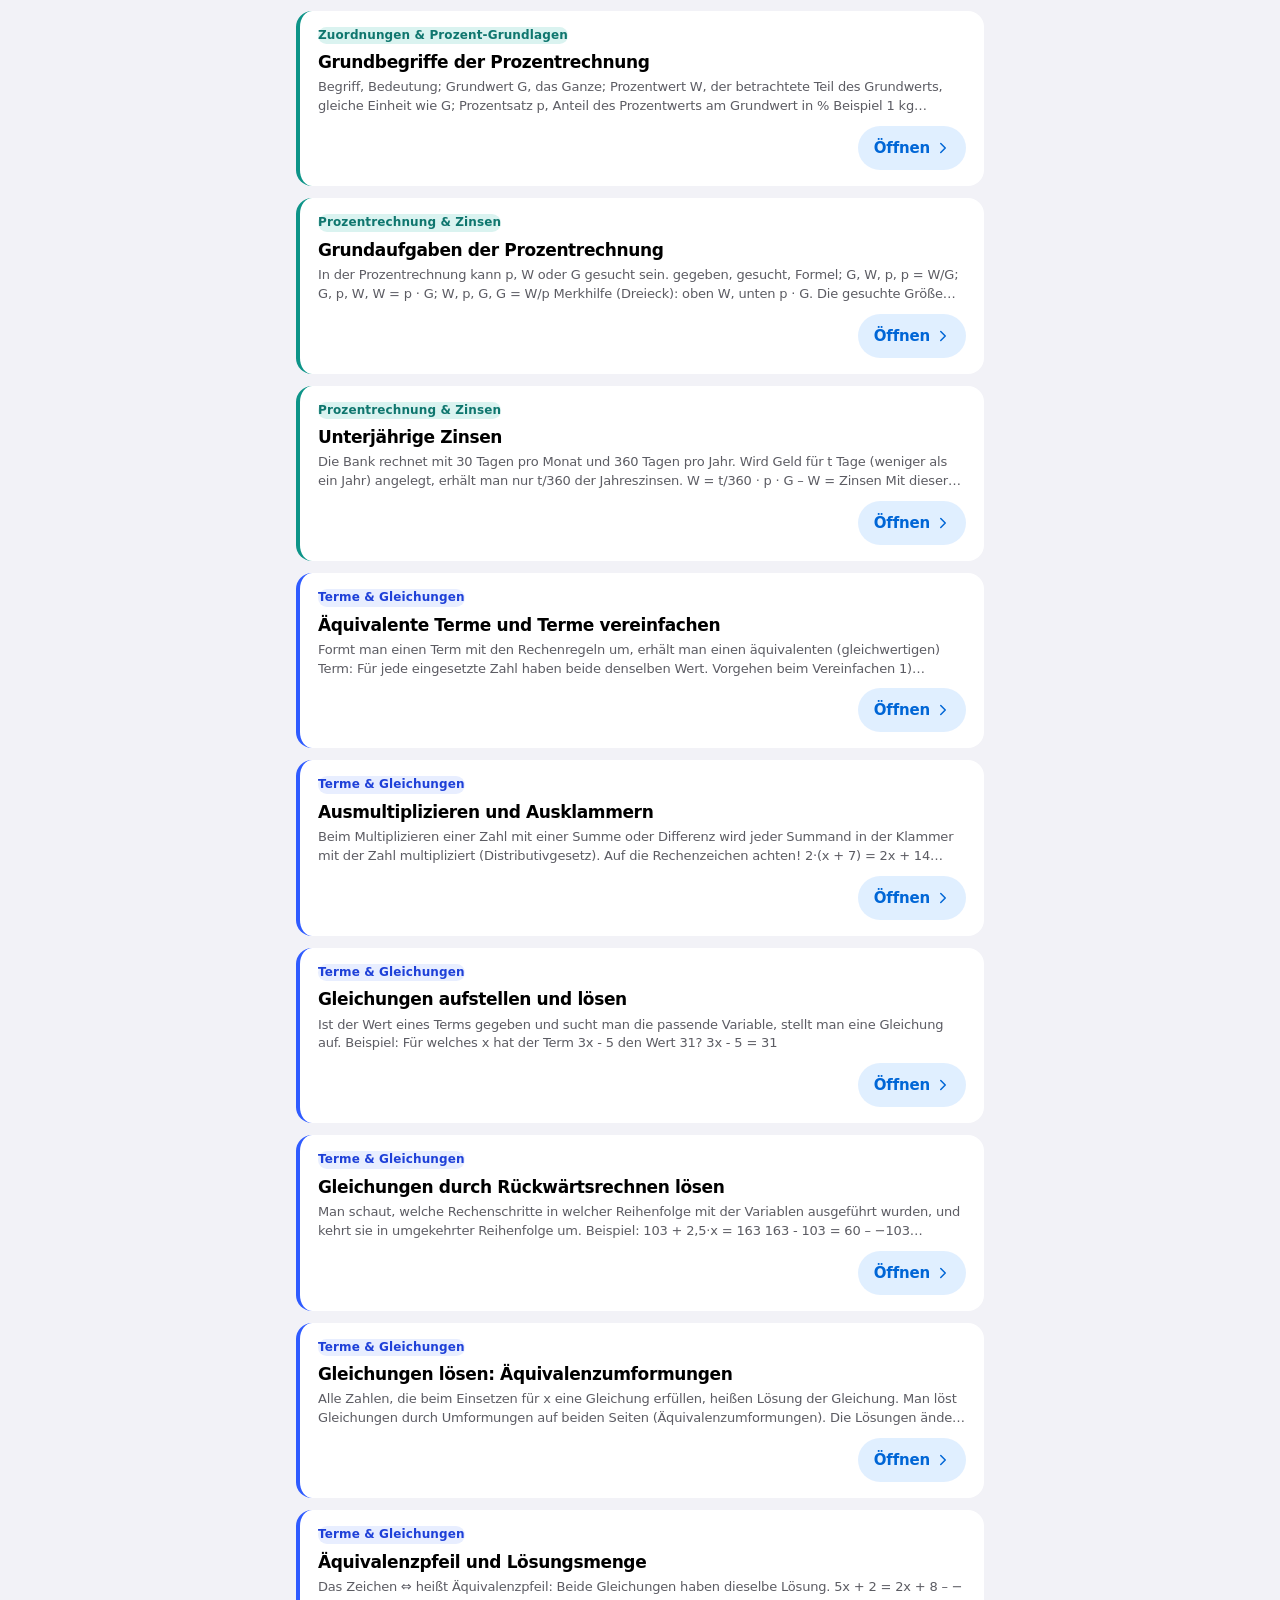
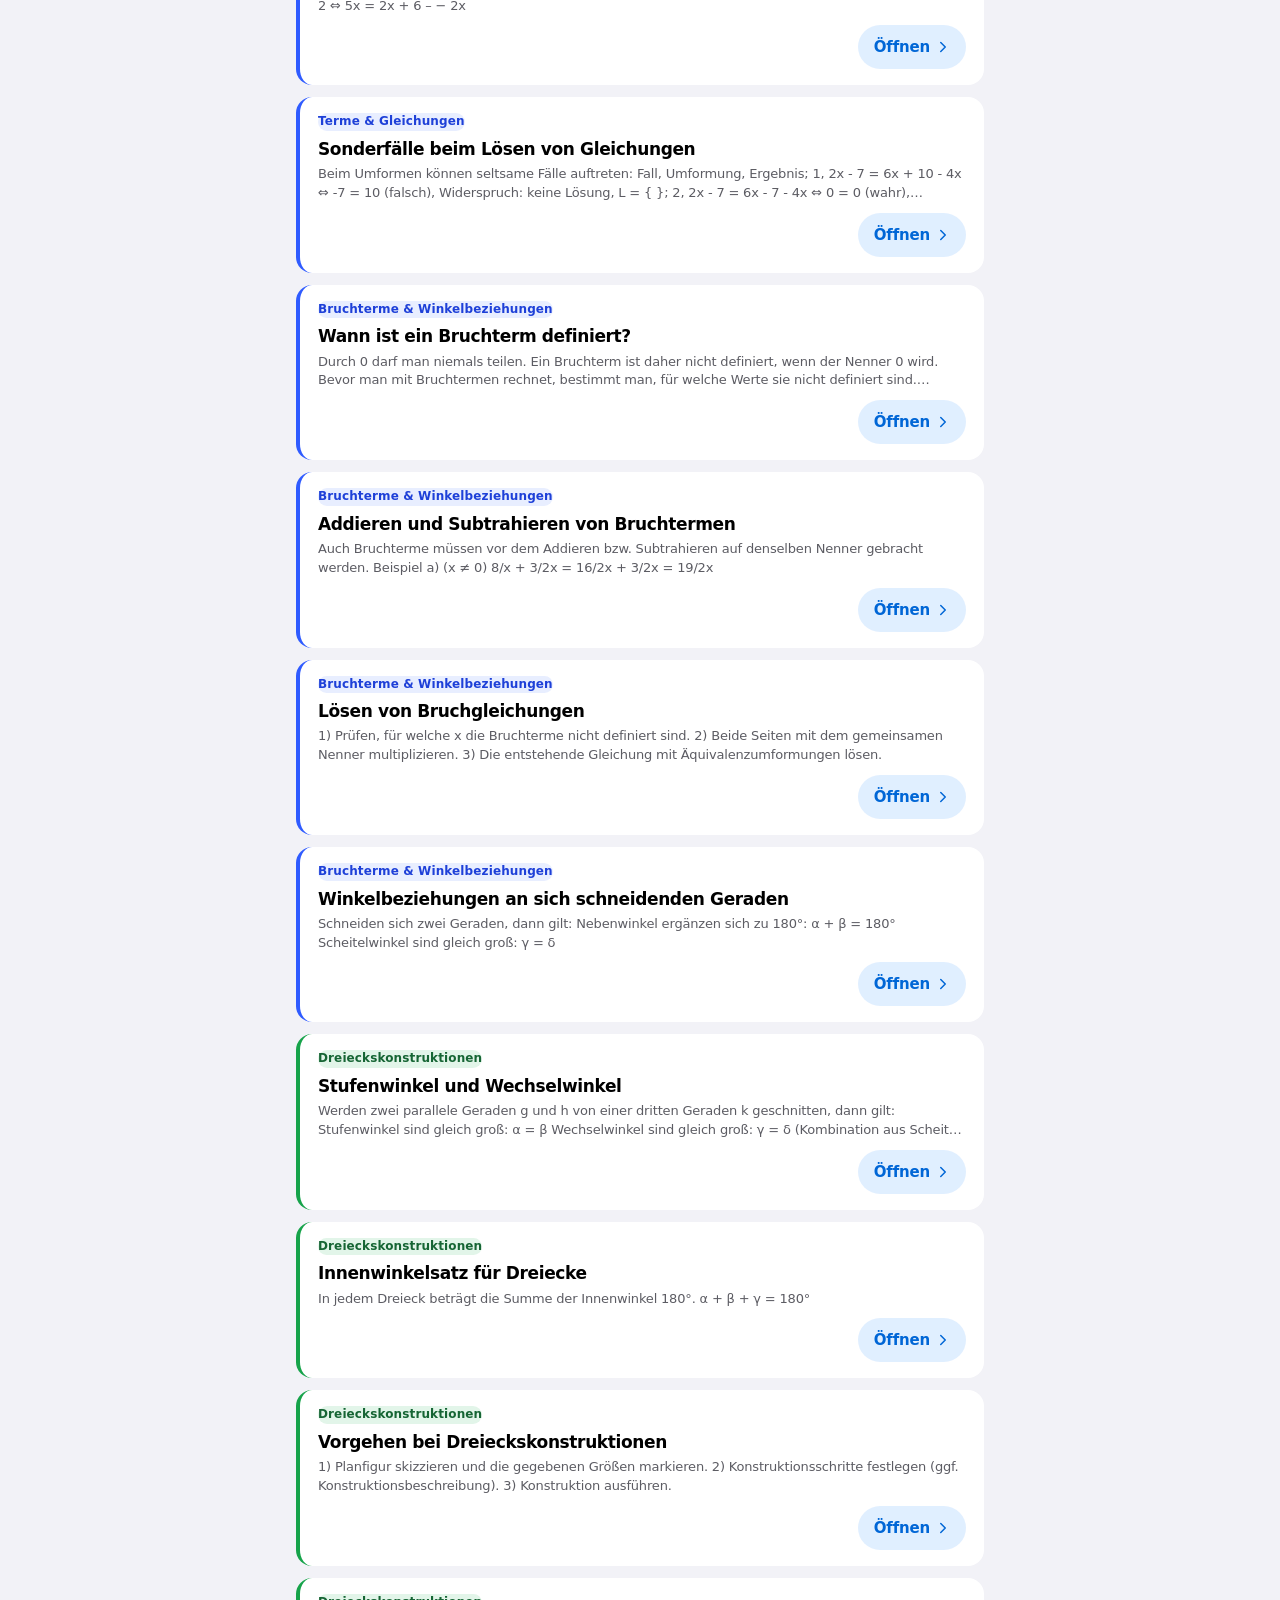
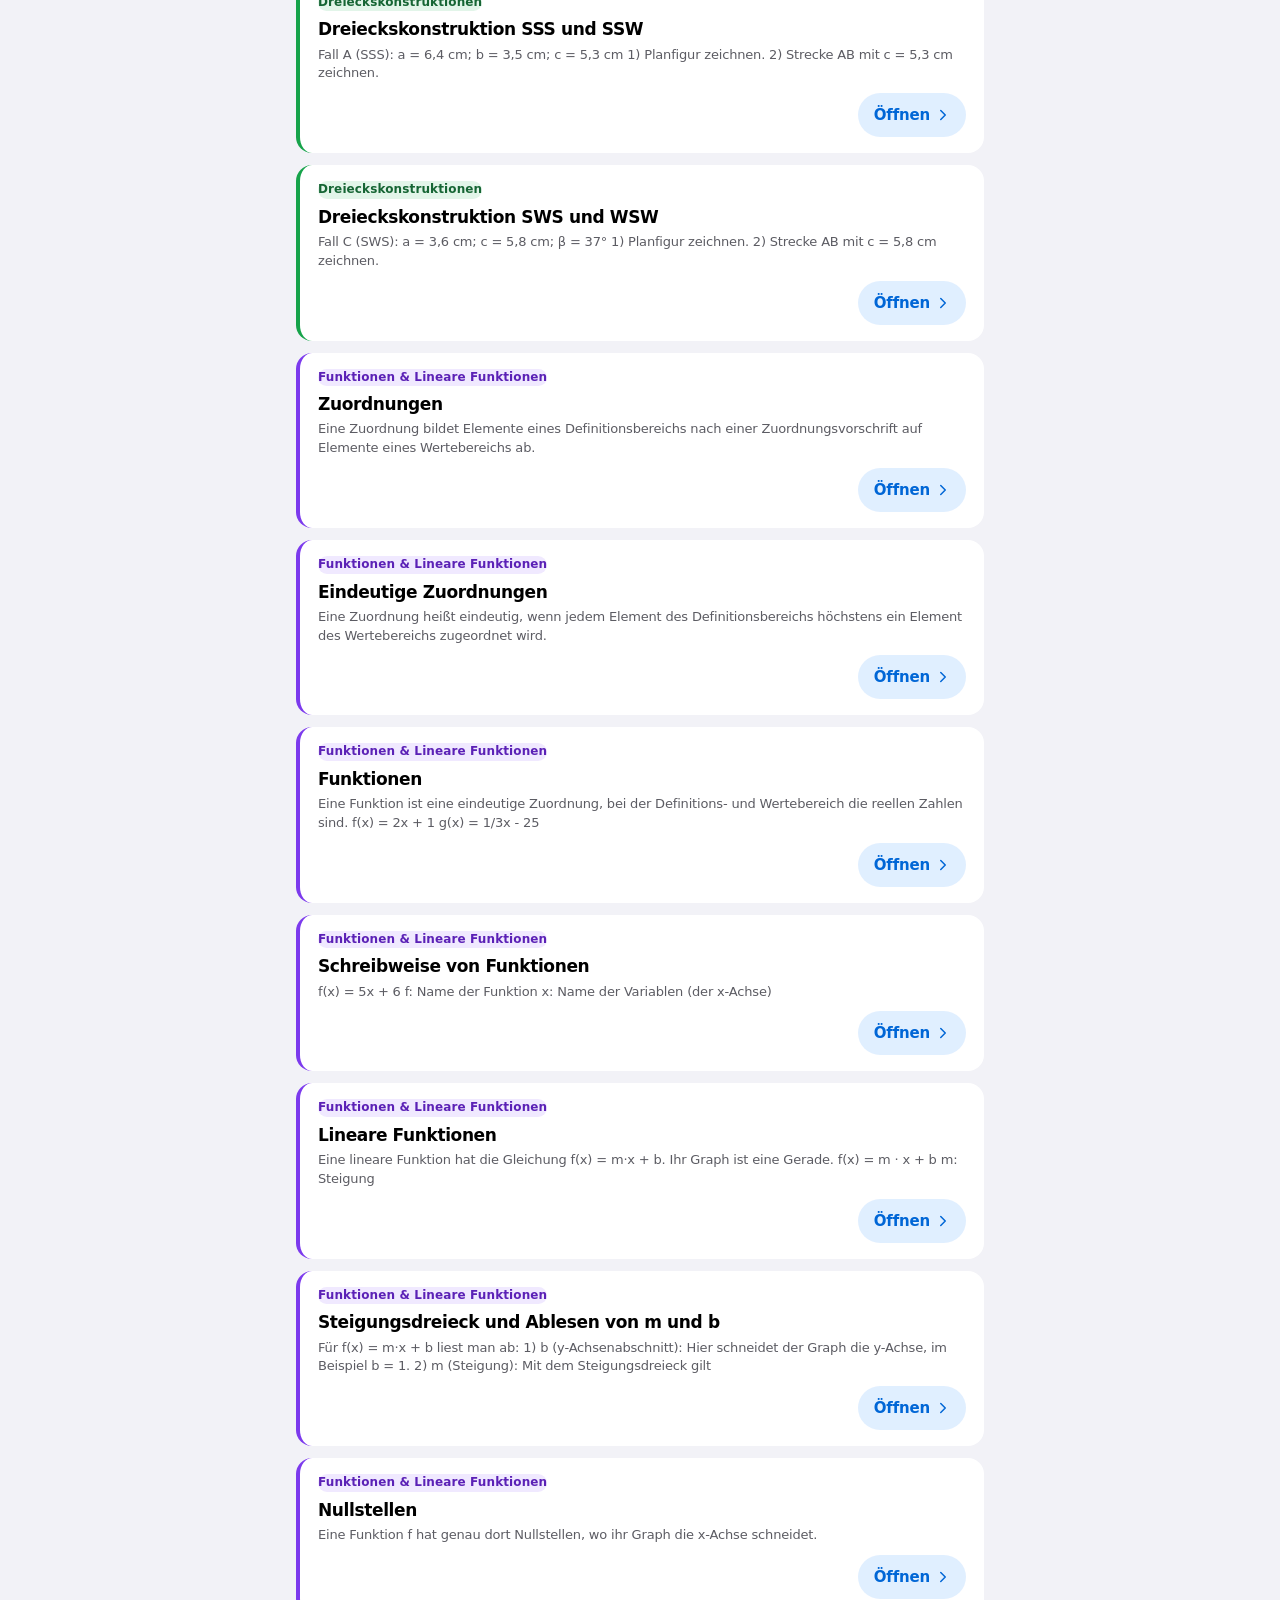
==== commit a10e3a43: "Add files via upload" ====
--- a/index.html
+++ b/index.html
@@ -13,17 +13,17 @@
 <meta name="color-scheme" content="light dark">
 <script src="assets/js/theme-init.js?v=20261115a"></script>
 <link rel="stylesheet" href="assets/css/fonts.css?v=20261109a">
-<link rel="stylesheet" href="assets/css/style.css?v=20261126a">
+<link rel="stylesheet" href="assets/css/style.css?v=20261127a">
 <link rel="stylesheet" href="assets/css/footer.css?v=20261109a">
 <link rel="stylesheet" href="assets/css/seiten.css?v=20261109a">
-<link rel="stylesheet" href="assets/css/theme.css?v=20261109a">
-<link rel="stylesheet" href="assets/css/header.css?v=20261124a">
+<link rel="stylesheet" href="assets/css/theme.css?v=20261127a">
+<link rel="stylesheet" href="assets/css/header.css?v=20261127a">
 <link rel="stylesheet" href="assets/css/heft-font.css?v=20261109a">
-<link rel="stylesheet" href="assets/css/heft.css?v=20261126a">
+<link rel="stylesheet" href="assets/css/heft.css?v=20261127a">
 <link rel="stylesheet" href="assets/css/konto.css?v=20261109a">
-<link rel="stylesheet" href="assets/css/ui.css?v=20261119a">
-<link rel="stylesheet" href="assets/css/apple.css?v=20261116a">
-<link rel="stylesheet" href="assets/css/swiftui.css?v=20261116a">
+<link rel="stylesheet" href="assets/css/ui.css?v=20261127a">
+<link rel="stylesheet" href="assets/css/apple.css?v=20261127a">
+<link rel="stylesheet" href="assets/css/swiftui.css?v=20261127a">
 </head>
 <body>
 <a class="skip-link" href="#main">Zum Inhalt springen</a>
@@ -100,7 +100,7 @@
       <textarea id="noteText" rows="3" maxlength="2000" placeholder="Eselsbrücke, Beispiel, Tipp vom Lehrer …"></textarea>
       <div class="note-hint">Privat: für andere Nutzer nicht sichtbar.</div>
     </div>
-    <a class="note-lock is-hidden" id="noteLock" href="pro.html"><span class="crown-ic" data-icon="crown" data-size="22"></span><span><b>Notizen gibt es mit Pro.</b><br>Schreibe eigene Eselsbrücken zu jeder Regel.</span></a>
+    <div class="note-lock is-hidden" id="noteLock"><span class="crown-ic" data-icon="crown" data-size="22"></span><span class="note-lock-tx"><b>Notizen gibt es mit Pro.</b><br>Schreibe eigene Eselsbrücken zu jeder Regel.</span><a class="row-btn" href="pro.html">Pro ansehen</a></div>
     <div class="overlay-copy">Alle Inhalte und Darstellungen sind urheberrechtlich geschützt.</div>
   </div>
   <div class="nav-bar">
@@ -128,6 +128,6 @@
 <script src="assets/js/heft-grid.js?v=20261109a"></script>
 <script src="assets/js/format.js?v=20261109a"></script>
 <script src="assets/js/bereiche.js?v=20261126a"></script>
-<script src="assets/js/index.js?v=20261126a"></script>
+<script src="assets/js/index.js?v=20261127a"></script>
 </body>
 </html>
--- a/assets/css/style.css
+++ b/assets/css/style.css
@@ -156,21 +156,13 @@
     border-radius:var(--radius-md);
     padding:15px 16px;
     border:1px solid var(--border);
-    cursor:pointer;
-    transition:border-color .12s ease, transform .12s ease, box-shadow .12s ease;
+    cursor:default;
     position:relative;
     animation:cardIn .22s ease backwards;
   }
   @keyframes cardIn{
     from{ opacity:0; transform:translateY(4px); }
     to{ opacity:1; transform:translateY(0); }
-  }
-  .rule-card:active{
-    transform:scale(0.985);
-  }
-  .rule-card:hover{
-    border-color:var(--accent);
-    box-shadow:0 2px 10px rgba(47,91,255,0.08);
   }
   .rule-card .row-top{
     display:flex;
@@ -466,10 +458,10 @@
   .ai-bubble.err{ background:var(--danger-bg); border-color:var(--danger-line); color:var(--danger); }
   .ai-lbl{ font-size:0.75rem; font-weight:700; text-transform:uppercase; letter-spacing:.04em; color:var(--ink-soft); margin-bottom:6px; }
   .ai-you{ color:var(--accent-fg); font-weight:600; }
-  .ai-rule{ display:block; width:100%; text-align:left; margin-top:8px; padding:12px 14px; border:1px solid var(--border); border-radius:var(--radius-sm); background:var(--surface); font-family:inherit; cursor:pointer; }
-  .ai-rule b{ display:block; font-size:0.9375rem; color:var(--ink); }
+  .ai-rule{ display:flex; align-items:center; gap:10px; width:100%; text-align:left; margin-top:8px; padding:8px 8px 8px 14px; border:1px solid var(--border); border-radius:var(--radius-sm); background:var(--surface); font-family:inherit; cursor:default; }
+  .ai-rule-tx{ flex:1; min-width:0; }
+  .ai-rule b{ display:block; overflow-wrap:anywhere; font-size:0.9375rem; color:var(--ink); }
   .ai-rule span{ font-size:0.7812rem; color:var(--ink-soft); }
-  .ai-rule:active{ background:var(--accent-soft); }
   .ai-dots::after{ content:"…"; animation:aid 1s steps(3) infinite; }
   @keyframes aid{ 0%{ content:"."; } 33%{ content:".."; } 66%{ content:"…"; } }
 
@@ -602,12 +594,16 @@
 .fp-view{ display:inline-flex; align-items:center; gap:8px; min-height:44px; padding:0 14px; border-radius:99px; border:1.5px solid var(--border); background:transparent; color:var(--ink); font:inherit; font-size:.9375rem; cursor:pointer; }
 .fp-view.on{ border-width:2.5px; font-weight:700; background:var(--bg-soft); }
 .fp-list{ display:flex; flex-direction:column; }
-.fp-row{ display:flex; align-items:center; justify-content:space-between; gap:12px; min-height:48px; padding:6px 4px; border:0; border-bottom:.5px solid var(--border); background:transparent; color:var(--ink); font:inherit; font-size:1rem; text-align:left; cursor:pointer; }
+.fp-row{ display:flex; align-items:center; justify-content:space-between; gap:12px; min-height:48px; padding:0 0 0 4px; border:0; border-bottom:.5px solid var(--border); background:transparent; color:var(--ink); font:inherit; font-size:1rem; text-align:left; cursor:default; }
+.fp-label{ flex:1; min-width:0; overflow-wrap:anywhere; }
+.fp-check-btn{ flex:none; display:grid; place-items:center; width:48px; height:48px; margin:0; padding:0; border:0; border-radius:12px; background:transparent; cursor:pointer; -webkit-tap-highlight-color:transparent; }
+.fp-check-btn:active .fp-check{ transform:scale(.88); }
+.fp-check-btn:focus-visible{ outline:2px solid var(--accent); outline-offset:-2px; }
 .fp-row:last-child{ border-bottom:0; }
 .fp-check{ flex:none; width:24px; height:24px; display:grid; place-items:center; border-radius:50%; border:1.5px solid var(--border); color:transparent; }
 .fp-row.on{ font-weight:700; }
 .fp-row.on .fp-check{ background:var(--ink); border-color:var(--ink); color:var(--surface); }
-.fp-row:focus-visible, .fp-view:focus-visible, .fp-reset:focus-visible, .fp-done:focus-visible, .filter-btn:focus-visible{ outline:2px solid var(--accent); outline-offset:2px; }
+.fp-view:focus-visible, .fp-reset:focus-visible, .fp-done:focus-visible, .filter-btn:focus-visible{ outline:2px solid var(--accent); outline-offset:2px; }
 @media (max-width:640px){
   .filter-backdrop:not([hidden]){ display:block; position:fixed; inset:0; z-index:55; background:rgba(0,0,0,.32); }
   .filter-panel{ position:fixed; left:0; right:0; bottom:0; top:auto; width:auto; max-height:80vh; border-radius:22px 22px 0 0; padding-bottom:calc(14px + env(safe-area-inset-bottom, 0px)); }
@@ -678,3 +674,15 @@
 .submit-hint a{ color:var(--accent-fg); font-weight:600; }
 .community-note{ margin:16px 0 0; padding:10px 12px; border-radius:var(--radius-sm); background:var(--bg-soft); box-shadow:inset 3px 0 0 var(--border); font-size:.8125rem; color:var(--ink-soft); }
 .community-note a{ color:var(--accent-fg); }
+
+/* Regelkarte: nur der Öffnen-Button ist klickbar (Karte und Titel nicht) */
+.rule-card h3{ cursor:text; }
+.rule-card .card-foot{ display:flex; justify-content:flex-end; margin-top:10px; }
+.row-btn{ display:inline-flex; align-items:center; gap:4px; min-height:44px; padding:0 14px 0 16px; border:0; border-radius:999px; background:var(--accent-soft); color:var(--accent-fg); font:inherit; font-size:.9375rem; font-weight:600; text-decoration:none; cursor:pointer; -webkit-tap-highlight-color:transparent; }
+.row-btn:hover{ filter:brightness(.97); }
+.row-btn:active{ transform:scale(.96); }
+.row-btn:focus-visible{ outline:2px solid var(--accent); outline-offset:2px; }
+.row-btn svg{ flex:none; }
+.rule-tile .card-foot{ margin-top:8px; }
+.rule-tile .row-btn{ padding:0 10px 0 14px; font-size:.875rem; }
+@media (prefers-reduced-motion:reduce){ .row-btn:active{ transform:none; } }
--- a/assets/css/theme.css
+++ b/assets/css/theme.css
@@ -17,7 +17,6 @@
 }
 :root[data-theme="dark"] .rule-card,
 :root[data-theme="dark"] .auth-card{ box-shadow:none; }
-:root[data-theme="dark"] .rule-card:hover{ box-shadow:0 14px 30px rgba(0,0,0,.35); }
 :root[data-theme="dark"] .news-overlay{ background:rgba(0,0,0,.62); }
 :root[data-theme="dark"] .legal mark{ background:#4A3F0A; color:#FFD9D9; }
 :root[data-theme="dark"] .ai-btn.ghost{ background:var(--accent-soft); }
--- a/assets/css/header.css
+++ b/assets/css/header.css
@@ -3,7 +3,10 @@
    ============================================================ */
 .top{ padding:8px 18px; background:var(--glass); border-bottom:1px solid var(--border); }
 .toprow{ max-width:1080px; margin:0 auto; min-height:46px; display:flex; align-items:center; justify-content:space-between; gap:12px; }
-.toprow .brand{ flex:1 1 auto; min-width:0; }
+.toprow .brand{ flex:0 1 auto; min-width:0; max-width:calc(100% - 56px); display:block; border-radius:8px; color:inherit; text-decoration:none; }
+.toprow .brand:focus-visible{ outline:2px solid var(--accent); outline-offset:4px; }
+.toprow::after{ content:none; }
+.toprow > [data-account]{ margin-left:auto; flex:none; }
 .top--scroll .toprow{ max-width:none; }   /* Startseite: volle Breite wie Suchleiste und Filterleiste */
 .top h1, .toprow h1{
   margin:0; font-size:1.0625rem; font-weight:700; letter-spacing:-.02em; line-height:1.2;
@@ -187,7 +190,9 @@
 .status-line{ display:flex; align-items:center; gap:8px; flex-wrap:wrap; font-size:0.875rem; color:var(--ink-soft); }
 .badge-ok, .badge-warn{ display:inline-flex; padding:2px 10px; border-radius:99px; font-size:0.75rem; font-weight:700; }
 .badge-ok{ background:var(--teal-soft); color:var(--teal); } .badge-warn{ background:var(--star-bg); color:var(--star); }
-.note-lock{ display:flex; align-items:center; gap:12px; margin-top:22px; padding:14px 16px; border:1px dashed var(--border); border-radius:var(--radius-md); background:var(--bg-soft); color:var(--ink); text-decoration:none; font-size:0.875rem; line-height:1.45; }
+.note-lock{ display:flex; align-items:center; gap:12px; flex-wrap:wrap; margin-top:22px; padding:14px 16px; border:1px dashed var(--border); border-radius:var(--radius-md); background:var(--bg-soft); color:var(--ink); font-size:0.875rem; line-height:1.45; cursor:default; }
+.note-lock-tx{ flex:1 1 200px; min-width:0; }
+.note-lock .row-btn{ margin-left:auto; }
 .note-lock .crown-ic svg{ width:22px; height:22px; }
 .ki-quota{ margin:0 0 12px; font-size:0.8438rem; color:var(--ink-soft); }
 .ki-quota b{ color:var(--ink); }
--- a/assets/css/heft.css
+++ b/assets/css/heft.css
@@ -66,7 +66,6 @@
   background:transparent; border:none; border-bottom:2px solid var(--grid-strong); border-radius:0; box-shadow:none; padding:14px 6px 12px;
   transition:background .15s;
 }
-html[data-heft="on"] .rule-card:hover, html[data-heft="on"] .rule-card:active{ background:var(--marker); border-color:var(--pen); transform:none; box-shadow:none; }
 html[data-heft="on"] .cat-pill{ background:transparent; color:var(--pen-red); border:1.5px solid var(--pen-red); border-radius:255px 14px 225px 14px/14px 225px 14px 255px; font-size:0.875rem; font-weight:400; padding:1px 10px; }
 html[data-heft="on"] .chip{ background:transparent; color:var(--pen); border:1.5px dashed var(--pen-soft); font-size:1rem; font-weight:400; box-shadow:none; border-radius:255px 14px 225px 14px/14px 225px 14px 255px; }
 html[data-heft="on"] .chip.active{ background:var(--marker); color:var(--pen); border:1.5px solid var(--pen); box-shadow:none; }
@@ -182,7 +181,6 @@
 html[data-heft="on"] .rule-card h3{ margin:0; font-size:1.375rem; line-height:var(--cell); }
 html[data-heft="on"] .rule-card p{ margin:0; font-size:1.1875rem; line-height:var(--cell); }
 html[data-heft="on"] .rule-card .fav-star{ margin:0 -6px 0 0; }
-html[data-heft="on"] .rule-card:hover, html[data-heft="on"] .rule-card:active{ border-color:transparent; }
 
 html[data-heft="on"] .overlay-body h2{ position:relative; top:8px; }
 html[data-heft="on"] .formula-block, html[data-heft="on"] .callout{ display:flex; flex-direction:column; justify-content:center; }
@@ -212,7 +210,6 @@
 /* Ränder und Breite wie in der normalen Ansicht: die Liste bleibt mittig (Regel weiter oben), hier nur der Abstand zwischen den Karten */
 html[data-heft="on"] .list{ gap:8px; }
 html[data-heft="on"] .rule-card{ background:var(--paper-glass); border:1px solid var(--grid-strong); border-bottom-width:2px; border-radius:10px; padding:12px 14px 12px; }
-html[data-heft="on"] .rule-card:hover, html[data-heft="on"] .rule-card:active{ background:var(--marker); border-color:var(--pen-soft); }
 html[data-heft="on"] .rule-card h3{ font-size:1.25rem; text-decoration:none; background:linear-gradient(transparent 88%, var(--pen-green) 88%, var(--pen-green) 94%, transparent 94%) 0 0/100% 100% no-repeat; display:inline; }
 html[data-heft="on"] .rule-card .row-top{ margin-bottom:6px; }
 html[data-heft="on"] .cat-pill{ border:none; padding:0; color:var(--pen-red); font-size:0.875rem; text-transform:none; background:none; border-radius:0; }
--- a/assets/css/ui.css
+++ b/assets/css/ui.css
@@ -97,7 +97,10 @@
 @media (prefers-reduced-motion:reduce){ .u-chev{ transition:none; } }
 
 /* ---------- Schalter ---------- */
-.u-sw{ display:flex; align-items:center; gap:14px; padding:11px 0; border-top:1px solid var(--u-line); cursor:pointer; }
+.u-sw{ display:flex; align-items:center; gap:14px; padding:11px 0; border-top:1px solid var(--u-line); cursor:default; }
+.u-sw-hit{ position:relative; flex:none; display:flex; align-items:center; min-height:44px; cursor:pointer; }
+.u-row .row-btn{ flex:none; margin-left:auto; min-height:40px; padding:0 12px 0 14px; font-size:.875rem; }
+.u-row .row-btn svg{ margin-left:2px; }
 .u-sw:first-child{ border-top:none; }
 .u-sw-tx{ flex:1; min-width:0; display:flex; flex-direction:column; gap:1px; }
 .u-sw-tx b{ font-size:1em; color:var(--u-ink); }
--- a/assets/css/apple.css
+++ b/assets/css/apple.css
@@ -48,10 +48,8 @@
   .p-chip{ min-height:44px; }
 }
 
-/* ---- 4. Karten: ganze Karte klickbar, Titel ist der echte Link ---- */
+/* ---- 4. Karten: nur der Öffnen-Button ist klickbar ---- */
 .rule-card{ position:relative; }
-.rule-card h3 a.rule-link{ color:inherit; text-decoration:none; font:inherit; letter-spacing:inherit; }
-.rule-card h3 a.rule-link::after{ content:""; position:absolute; inset:0; z-index:1; border-radius:inherit; }
 .rule-card .fav-star{ position:relative; z-index:2; }
 .empty-reset{ margin:14px auto 0; display:block; }
 
@@ -189,9 +187,9 @@
 /* Schalter wie bei Apple: 51 × 31, Daumen dehnt sich beim Drücken, federt */
 .u-sw .u-sw-ui{ width:51px; height:31px; transition:background-color .25s; }
 .u-sw .u-sw-ui::after{ top:2px; left:2px; width:27px; height:27px; box-shadow:0 2px 6px rgb(0 0 0 / .28); transition:transform .32s var(--spring), width .2s var(--ease-out); }
-.u-sw:active .u-sw-ui::after{ width:33px; }
+.u-sw-hit:active .u-sw-ui::after{ width:33px; }
 .u-sw input:checked + .u-sw-ui::after{ transform:translateX(20px); }
-.u-sw:active input:checked + .u-sw-ui::after{ transform:translateX(14px); }
+.u-sw-hit:active input:checked + .u-sw-ui::after{ transform:translateX(14px); }
 
 /* Ladegerüst */
 .u-skel{ display:grid; gap:12px; padding:4px 0; }
--- a/assets/css/swiftui.css
+++ b/assets/css/swiftui.css
@@ -95,8 +95,6 @@
   border-color:transparent; box-shadow:none;
 }
 html:not([data-heft="on"]) .rule-card{ background:var(--surface); border:0; border-radius:16px; padding:16px 18px; }
-html:not([data-heft="on"]) .rule-card:hover{ transform:none; box-shadow:none; border-color:transparent; background:var(--surface); }
-@media (hover:hover){ html:not([data-heft="on"]) .rule-card:hover{ box-shadow:0 0 0 .5px var(--sep), 0 6px 18px rgba(0,0,0,.06); } }
 html:not([data-heft="on"]) .rule-card h3{ font-size:1.0625rem; font-weight:600; letter-spacing:-.022em; color:var(--ink); }
 html:not([data-heft="on"]) .rule-card p{ color:var(--ink-soft); }
 html:not([data-heft="on"]) .rule-card .cat-pill{ background:transparent; padding:0; color:var(--accent-fg); font-size:.75rem; font-weight:600; letter-spacing:.01em; text-transform:none; }
@@ -104,8 +102,6 @@
 html:not([data-heft="on"]) .icon-btn{ background:var(--bg-soft); border-radius:50%; }
 html:not([data-heft="on"]) :where(.auth-card,.set-card,.u-card,.u-acc,.k-new,.k-summary,.k-cards-top,.pc-script){ border-radius:16px; }
 html:not([data-heft="on"]) :where(.k-card,.u-stat,.dash-stat,.k-c){ border-radius:14px; }
-html:not([data-heft="on"]) .k-card:hover{ border-color:transparent; box-shadow:0 0 0 .5px var(--sep), 0 6px 18px rgba(0,0,0,.06); }
-html[data-theme="dark"]:not([data-heft="on"]) :where(.rule-card,.k-card):hover{ box-shadow:0 0 0 .5px var(--sep); }
 
 /* Kopf einer Gruppe: klein, grau, wie über einer Liste in den Einstellungen */
 html:not([data-heft="on"]) :where(.k-h,.dash-h,.u-card-h h3,.set-card h2,.set-card h3){ letter-spacing:-.01em; }
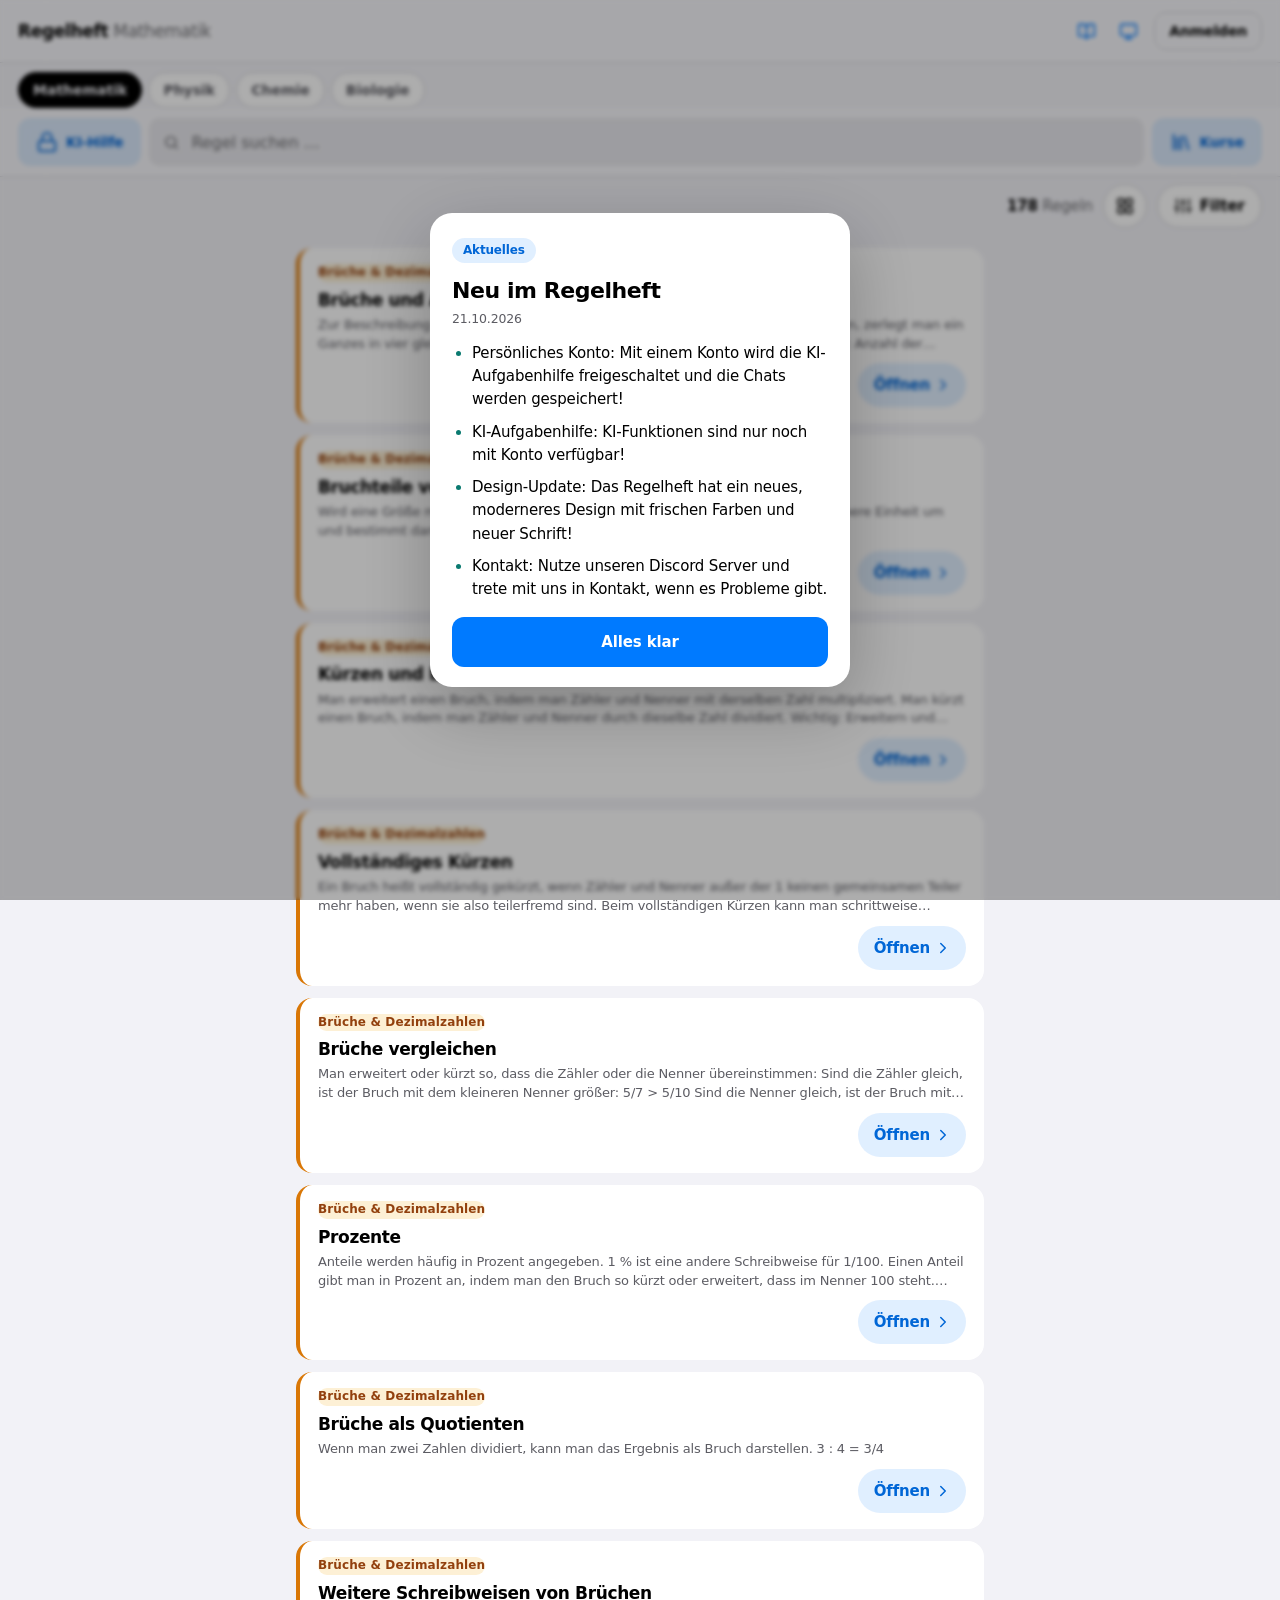
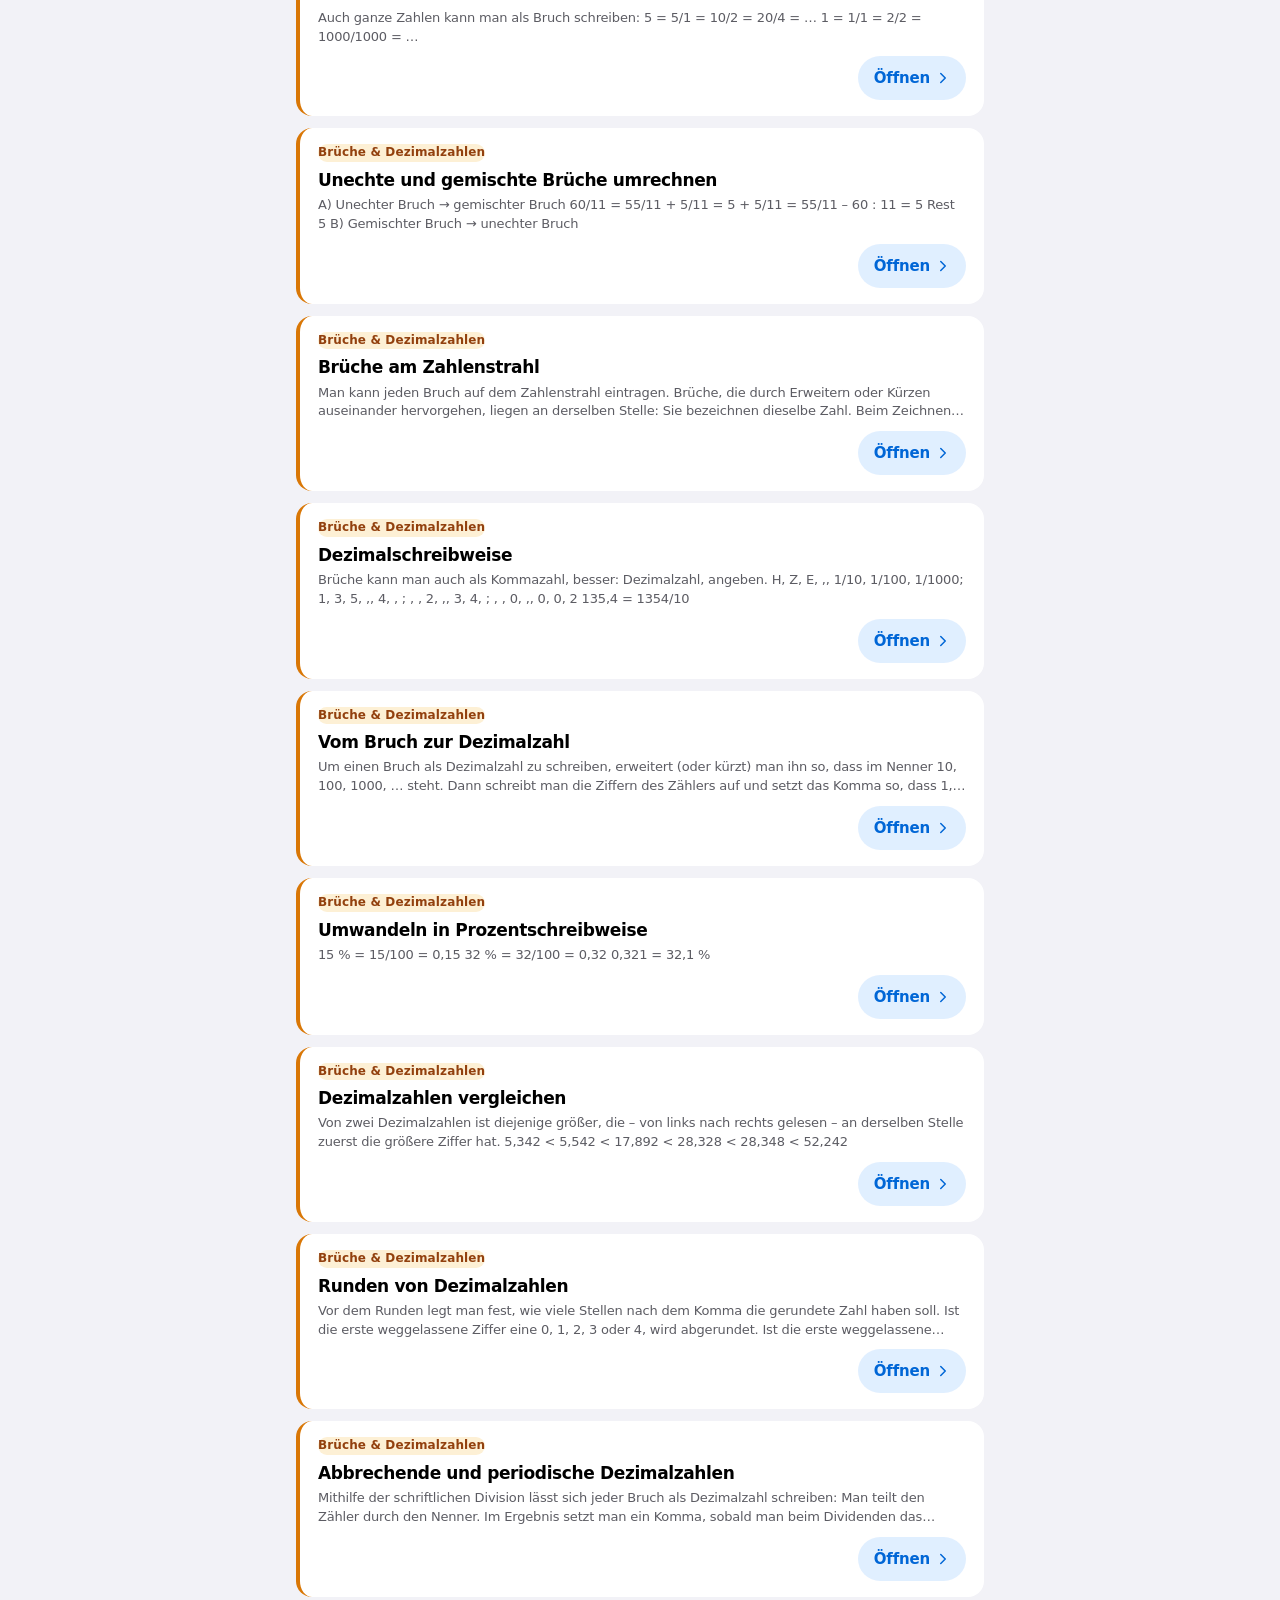
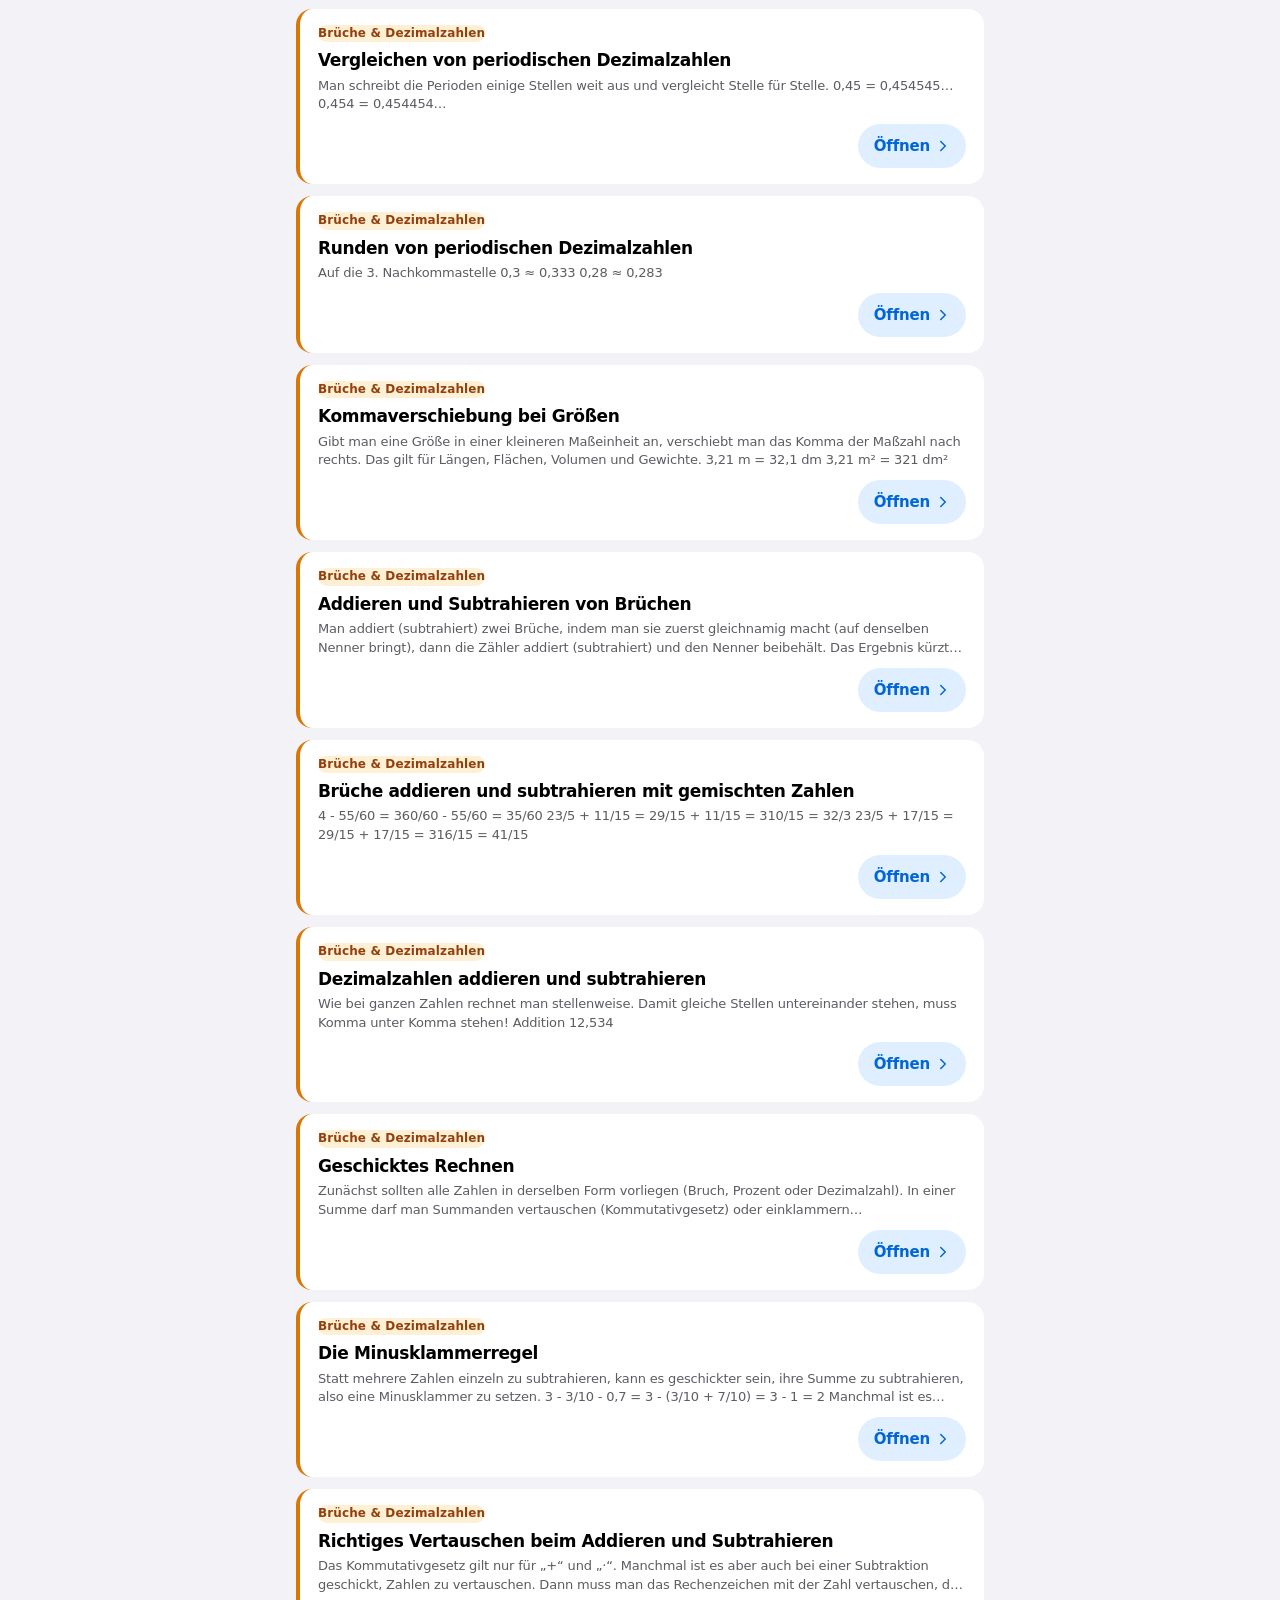
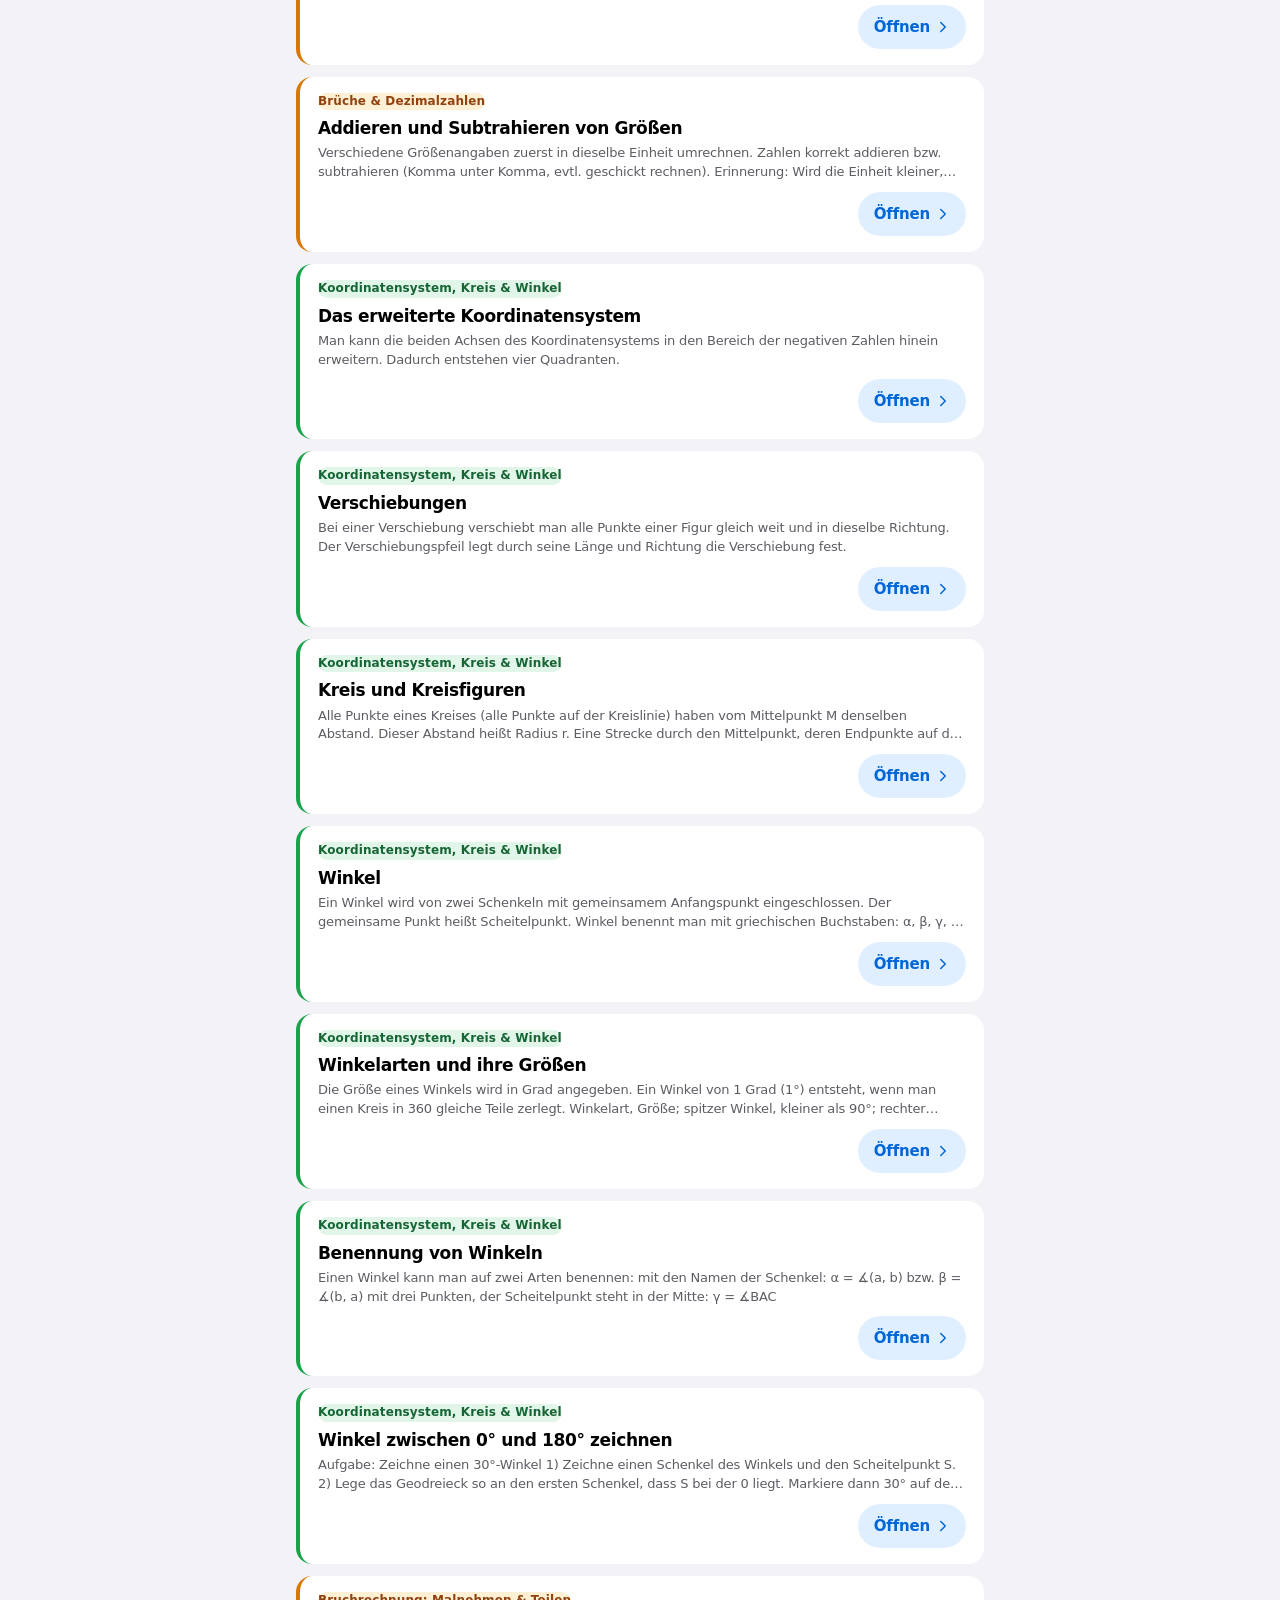
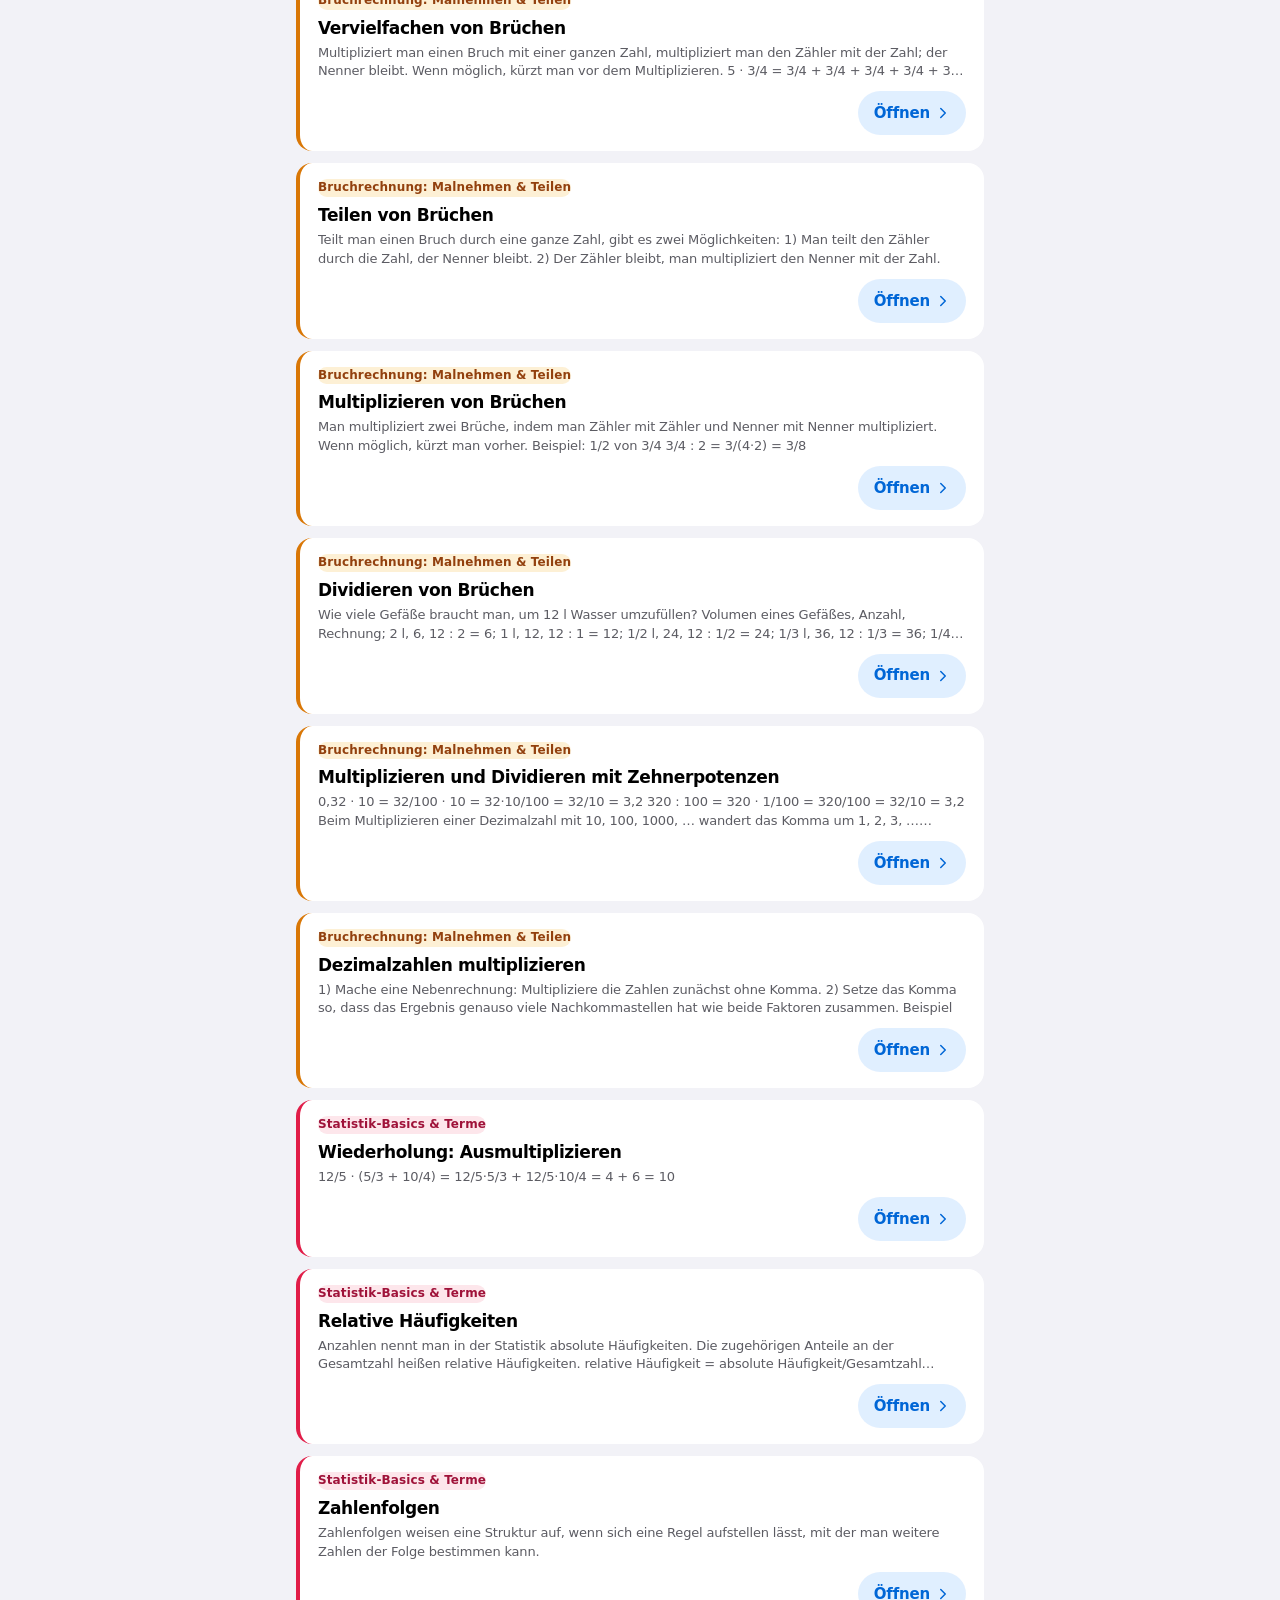
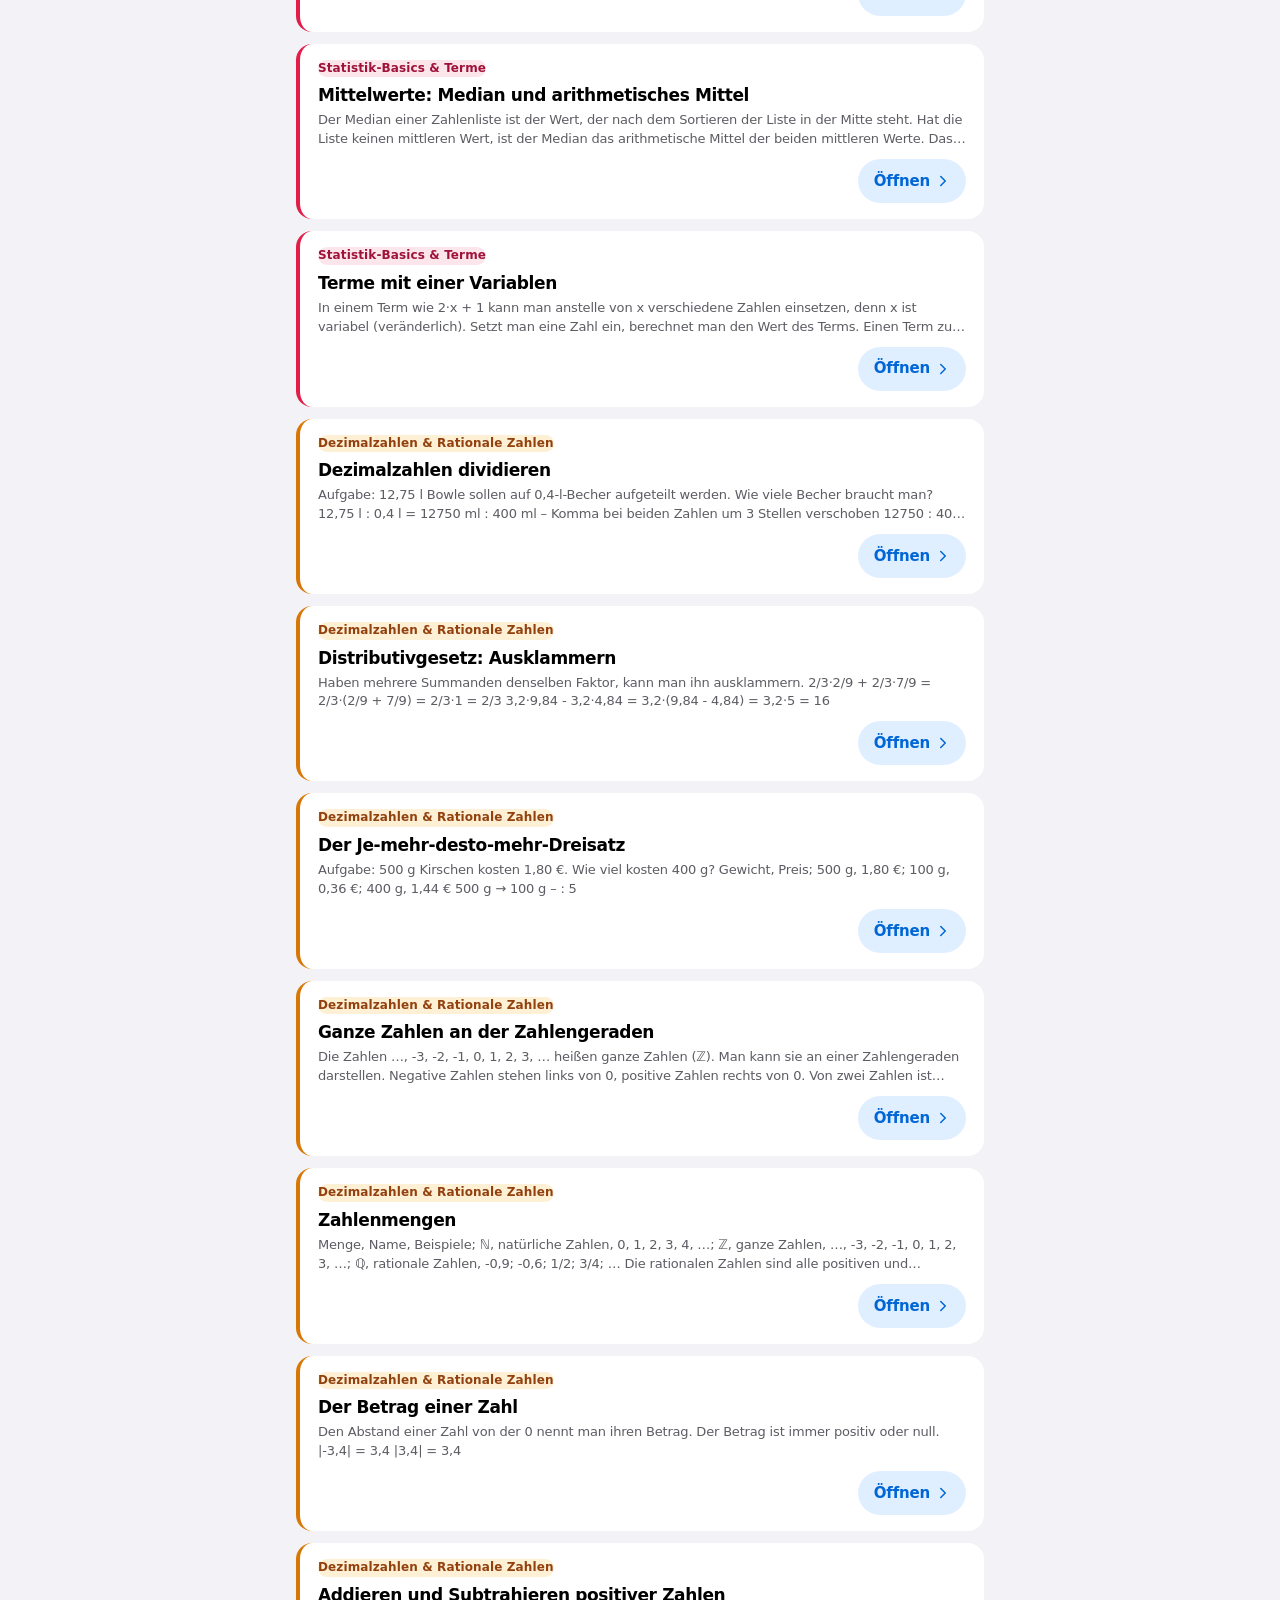
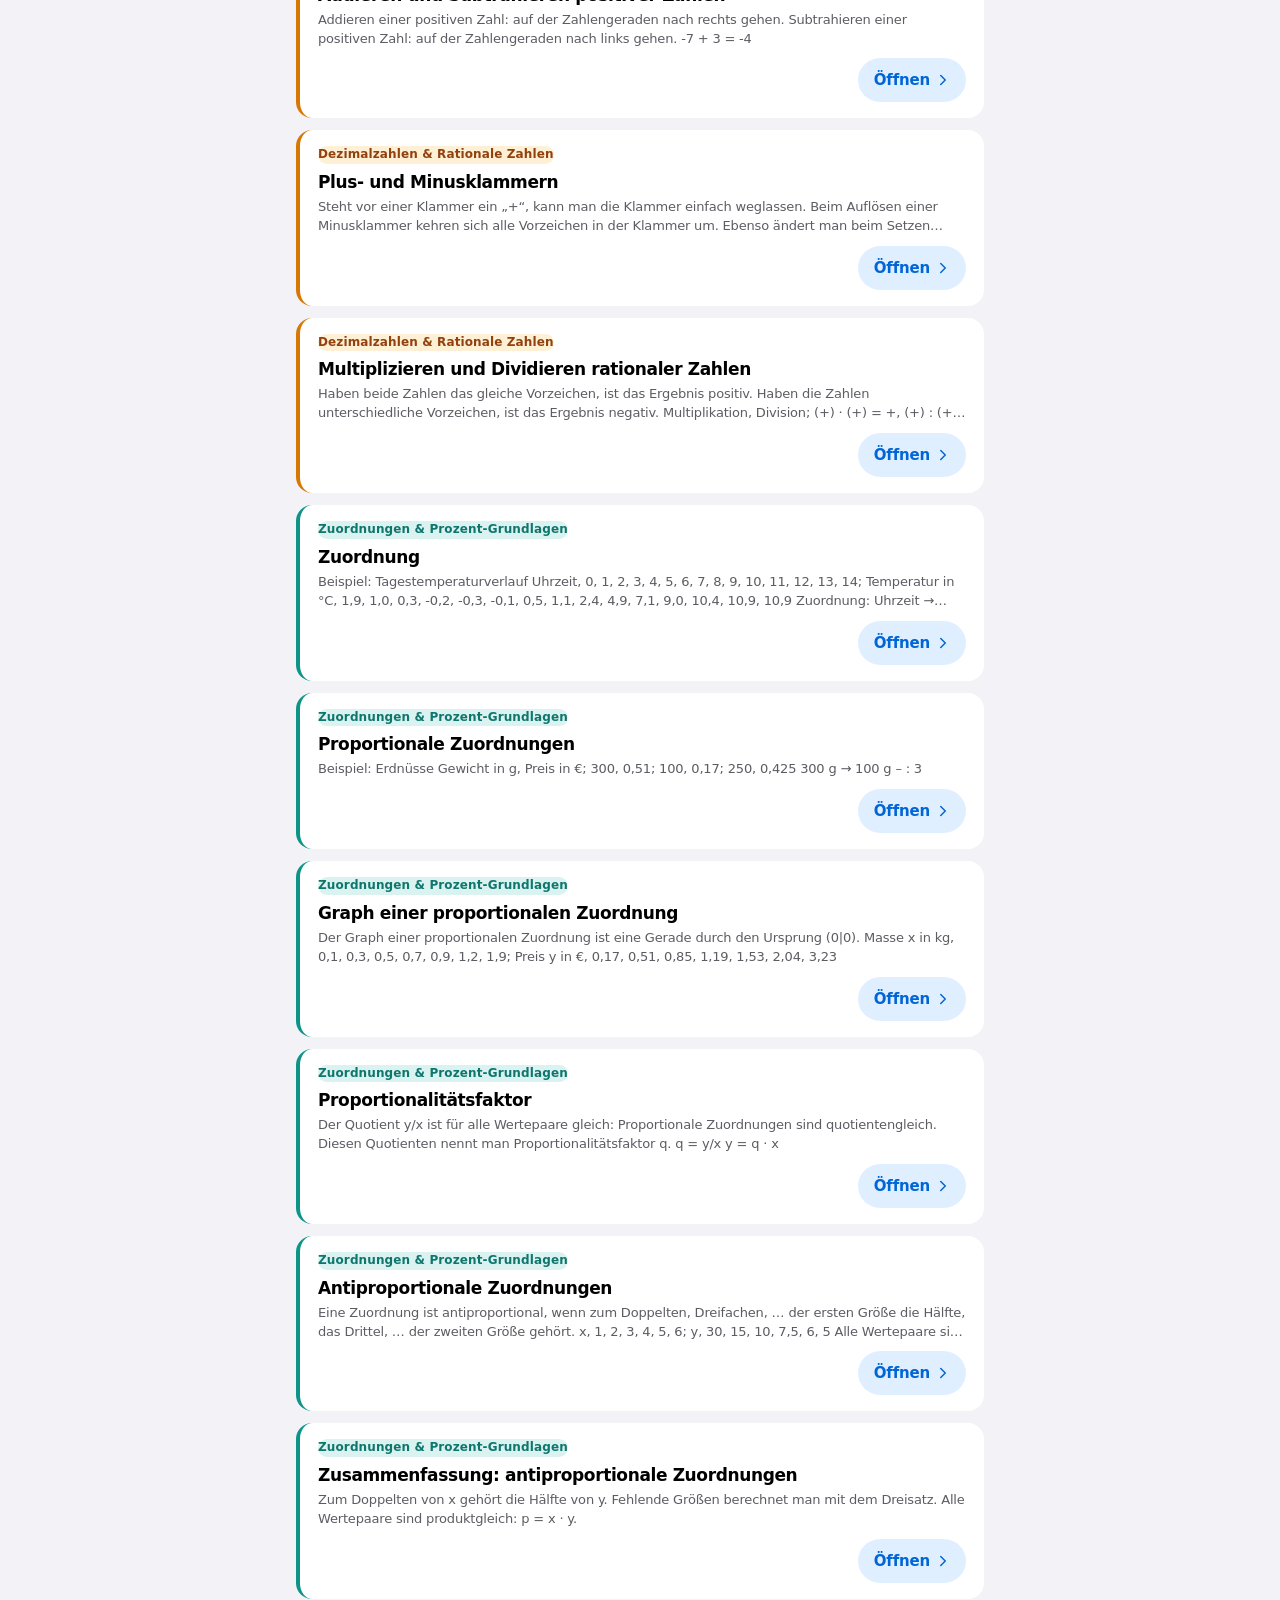
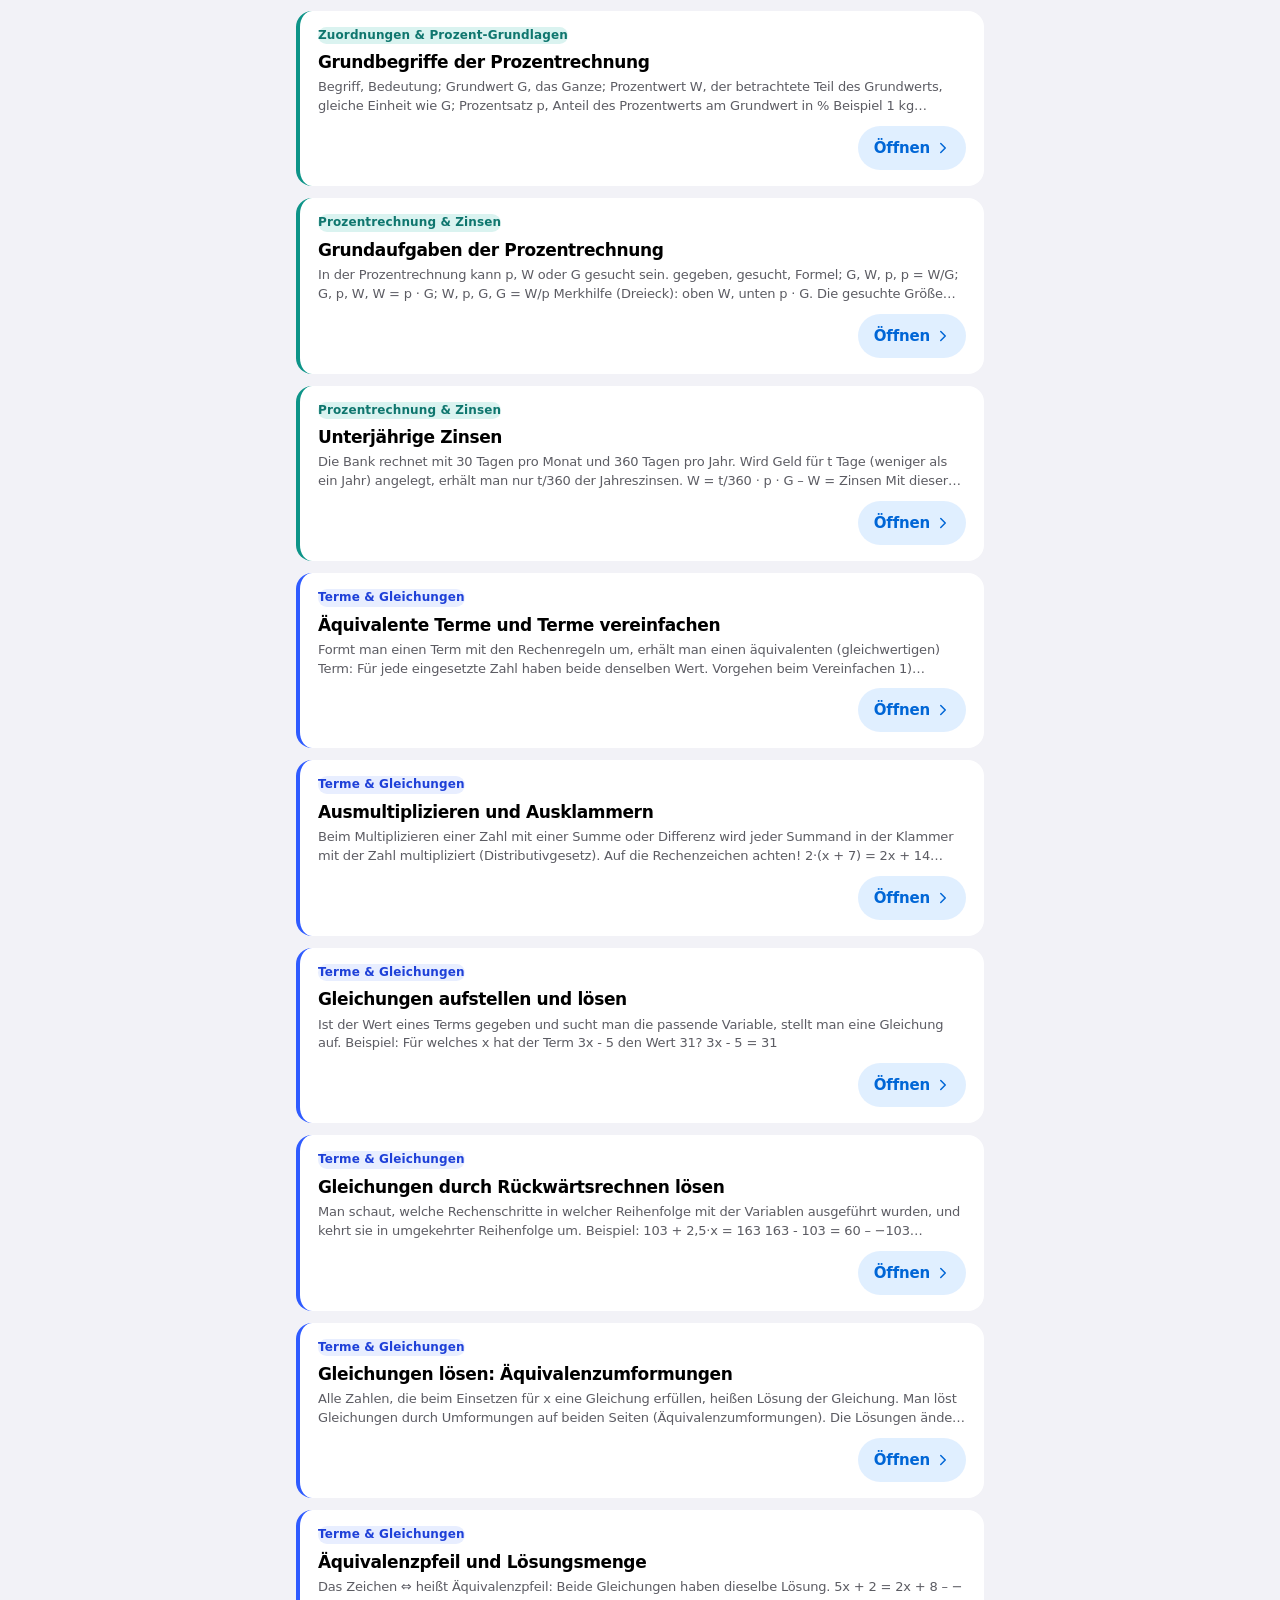
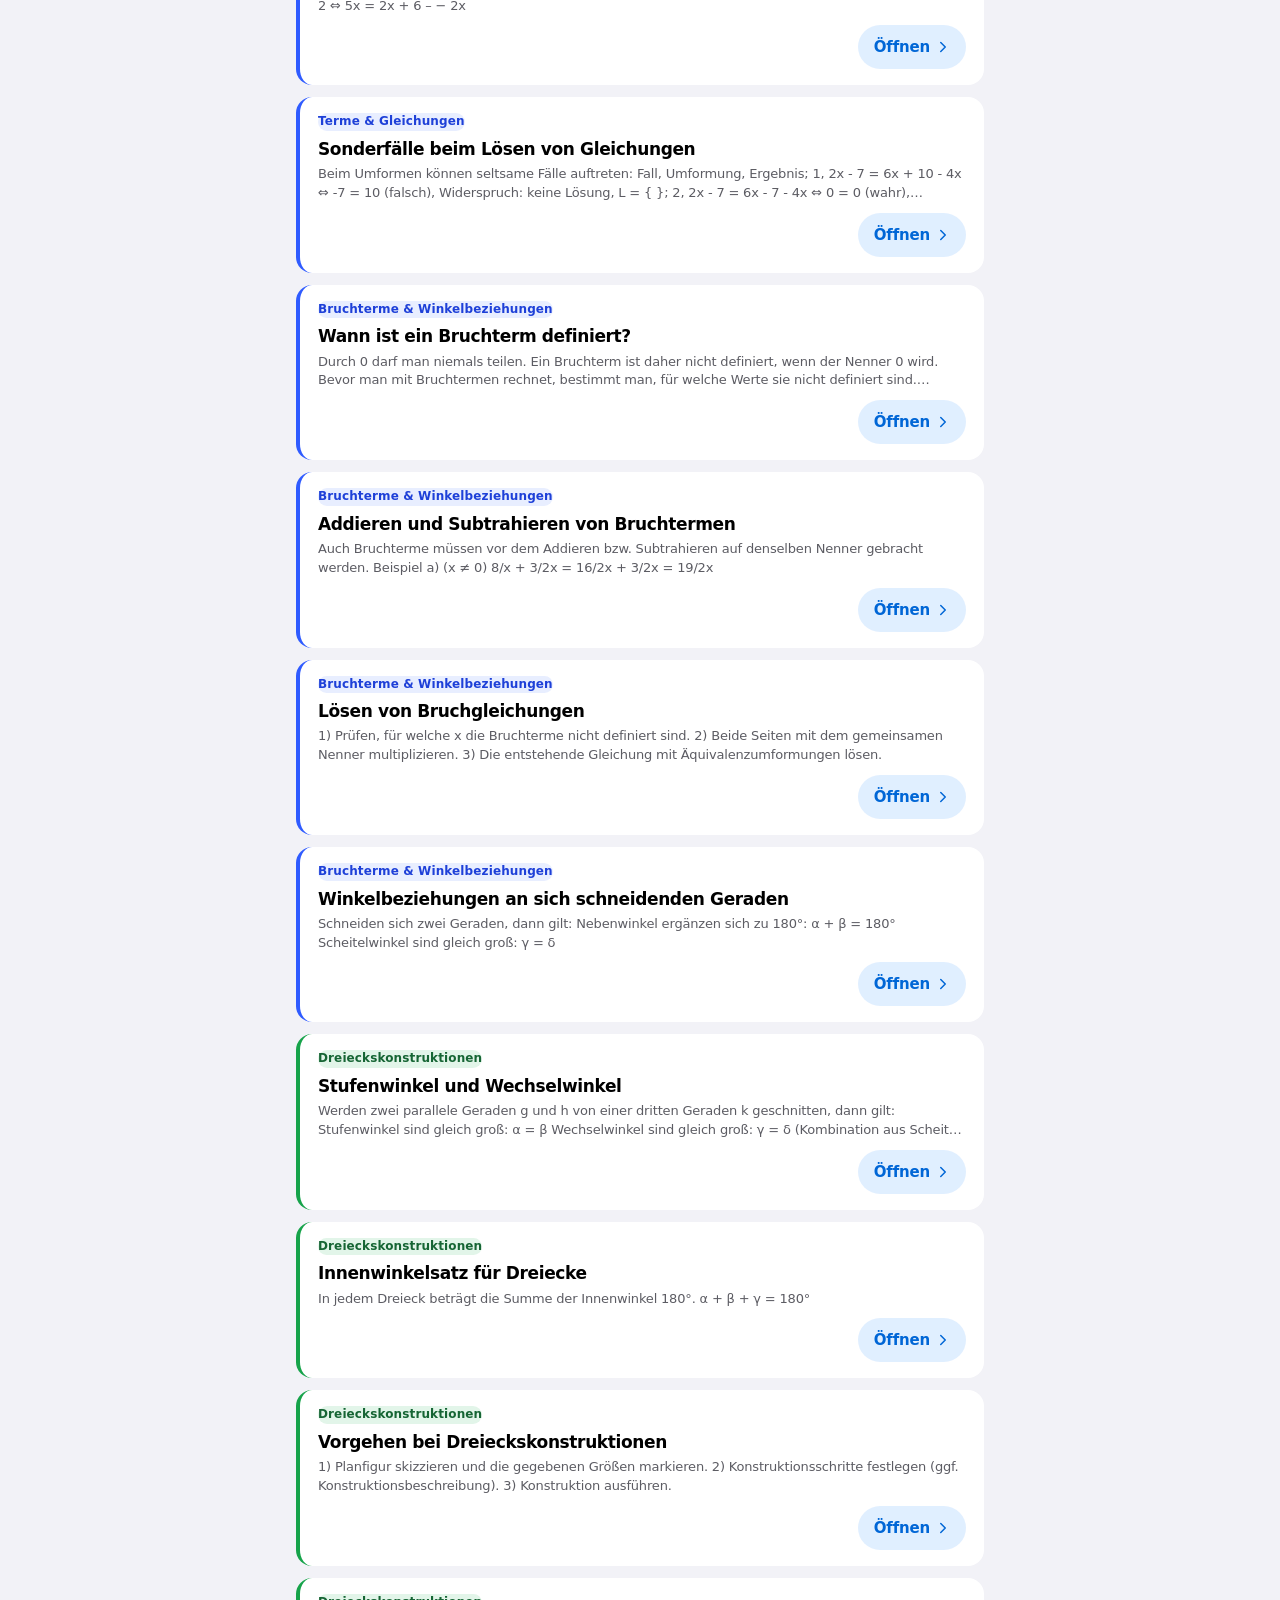
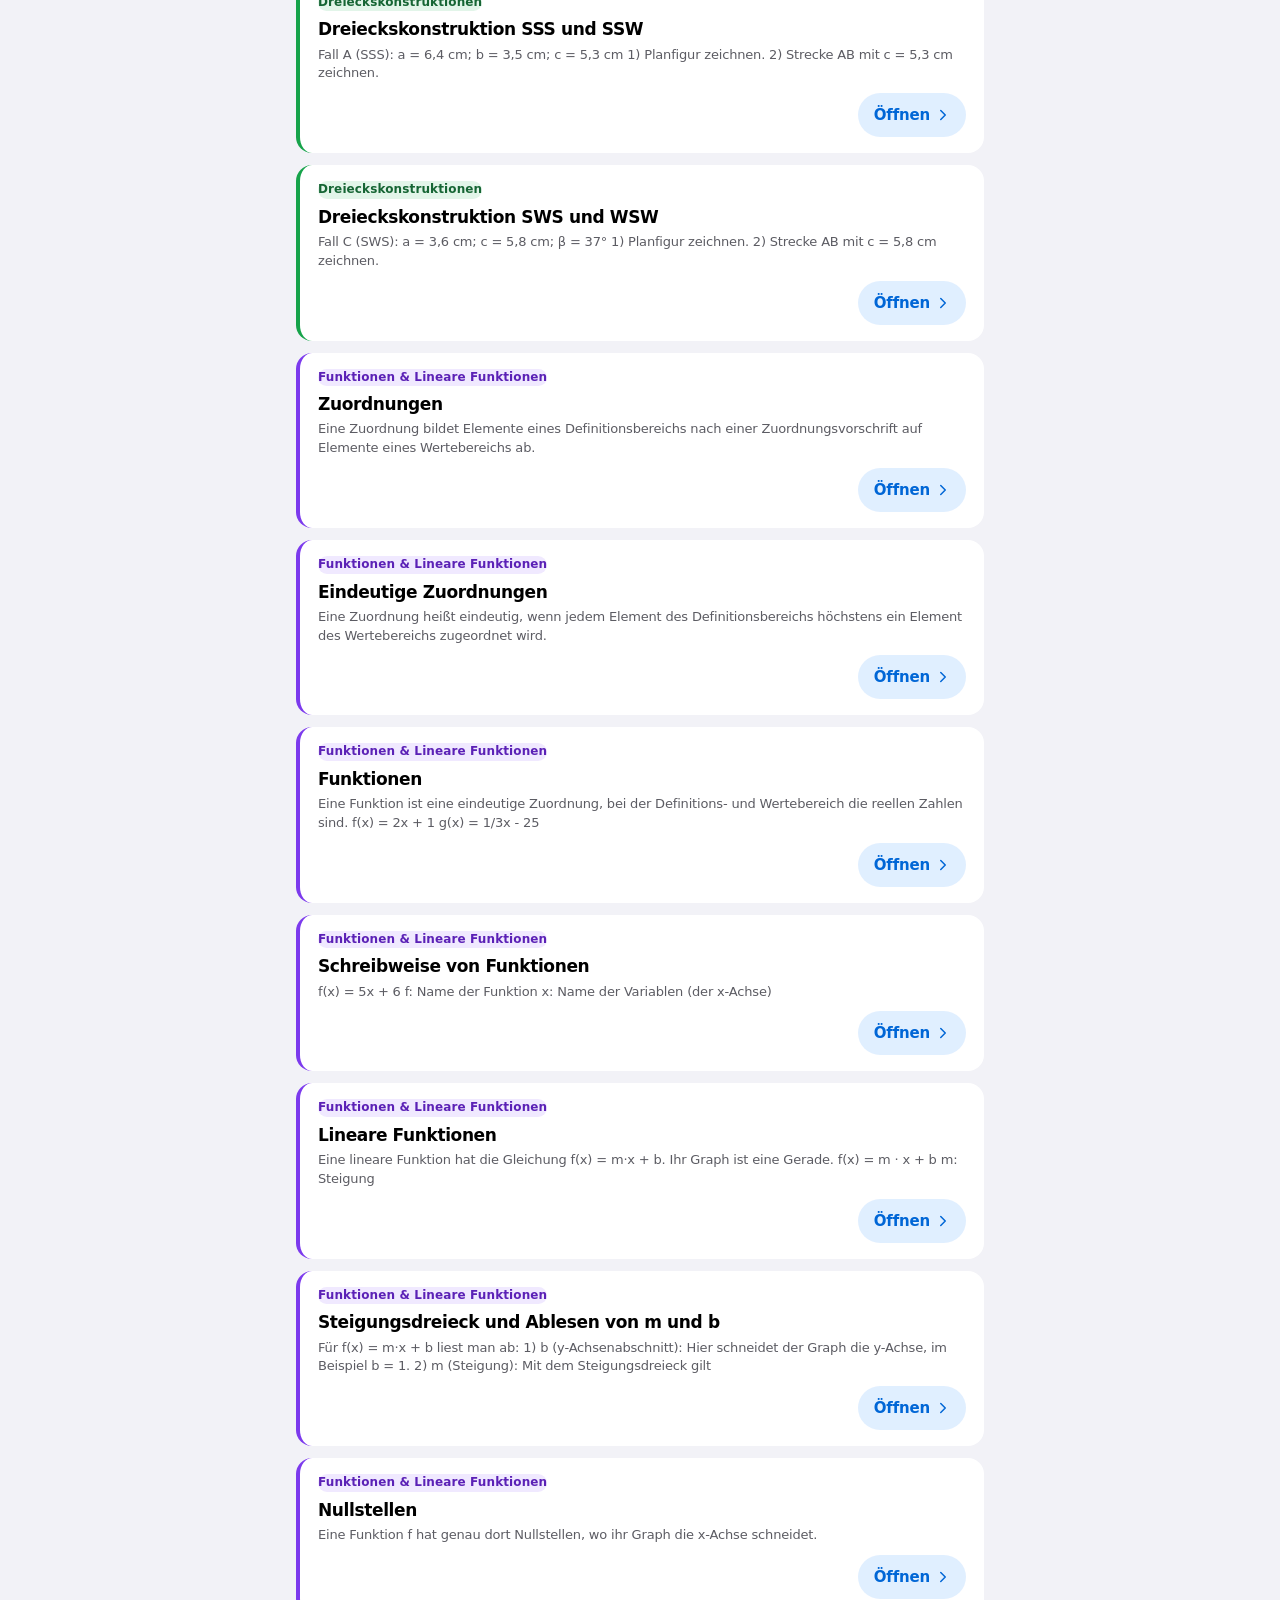
==== commit 2aa813b0: "Add files via upload" ====
--- a/index.html
+++ b/index.html
@@ -13,17 +13,18 @@
 <meta name="color-scheme" content="light dark">
 <script src="assets/js/theme-init.js?v=20261115a"></script>
 <link rel="stylesheet" href="assets/css/fonts.css?v=20261109a">
-<link rel="stylesheet" href="assets/css/style.css?v=20261127a">
+<link rel="stylesheet" href="assets/css/style.css?v=20261126a">
 <link rel="stylesheet" href="assets/css/footer.css?v=20261109a">
 <link rel="stylesheet" href="assets/css/seiten.css?v=20261109a">
-<link rel="stylesheet" href="assets/css/theme.css?v=20261127a">
-<link rel="stylesheet" href="assets/css/header.css?v=20261127a">
+<link rel="stylesheet" href="assets/css/theme.css?v=20261109a">
+<link rel="stylesheet" href="assets/css/header.css?v=20261124a">
 <link rel="stylesheet" href="assets/css/heft-font.css?v=20261109a">
-<link rel="stylesheet" href="assets/css/heft.css?v=20261127a">
+<link rel="stylesheet" href="assets/css/heft.css?v=20261126a">
 <link rel="stylesheet" href="assets/css/konto.css?v=20261109a">
-<link rel="stylesheet" href="assets/css/ui.css?v=20261127a">
-<link rel="stylesheet" href="assets/css/apple.css?v=20261127a">
-<link rel="stylesheet" href="assets/css/swiftui.css?v=20261127a">
+<link rel="stylesheet" href="assets/css/ui.css?v=20261119a">
+<link rel="stylesheet" href="assets/css/apple.css?v=20261116a">
+<link rel="stylesheet" href="assets/css/swiftui.css?v=20261116a">
+<link rel="stylesheet" href="assets/css/bewegung.css?v=20261127a">
 </head>
 <body>
 <a class="skip-link" href="#main">Zum Inhalt springen</a>
@@ -100,7 +101,7 @@
       <textarea id="noteText" rows="3" maxlength="2000" placeholder="Eselsbrücke, Beispiel, Tipp vom Lehrer …"></textarea>
       <div class="note-hint">Privat: für andere Nutzer nicht sichtbar.</div>
     </div>
-    <div class="note-lock is-hidden" id="noteLock"><span class="crown-ic" data-icon="crown" data-size="22"></span><span class="note-lock-tx"><b>Notizen gibt es mit Pro.</b><br>Schreibe eigene Eselsbrücken zu jeder Regel.</span><a class="row-btn" href="pro.html">Pro ansehen</a></div>
+    <a class="note-lock is-hidden" id="noteLock" href="pro.html"><span class="crown-ic" data-icon="crown" data-size="22"></span><span><b>Notizen gibt es mit Pro.</b><br>Schreibe eigene Eselsbrücken zu jeder Regel.</span></a>
     <div class="overlay-copy">Alle Inhalte und Darstellungen sind urheberrechtlich geschützt.</div>
   </div>
   <div class="nav-bar">
@@ -125,6 +126,7 @@
 <script src="assets/js/core.js?v=20261126a"></script>
 <script src="assets/js/icons.js?v=20261116b"></script>
 <script src="assets/js/layout.js?v=20261116a"></script>
+<script src="assets/js/bewegung.js?v=20261127a"></script>
 <script src="assets/js/heft-grid.js?v=20261109a"></script>
 <script src="assets/js/format.js?v=20261109a"></script>
 <script src="assets/js/bereiche.js?v=20261126a"></script>
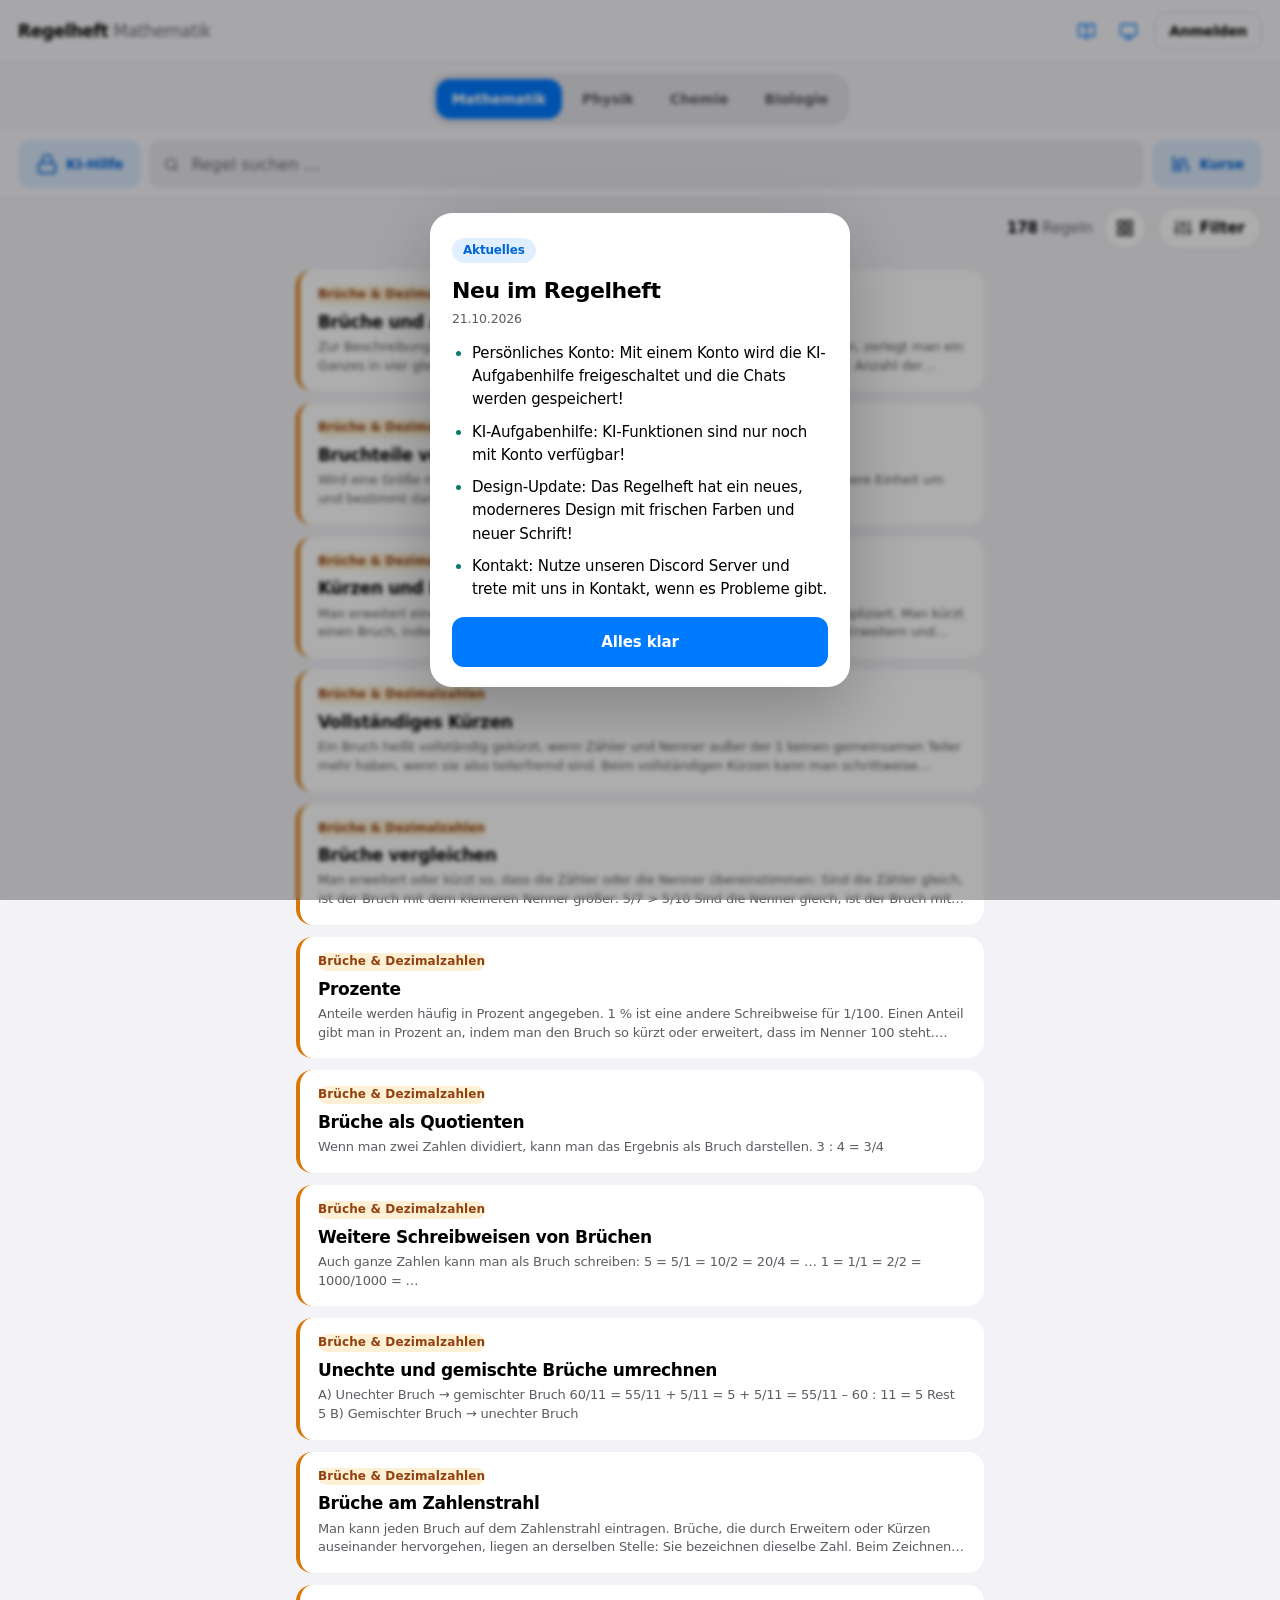
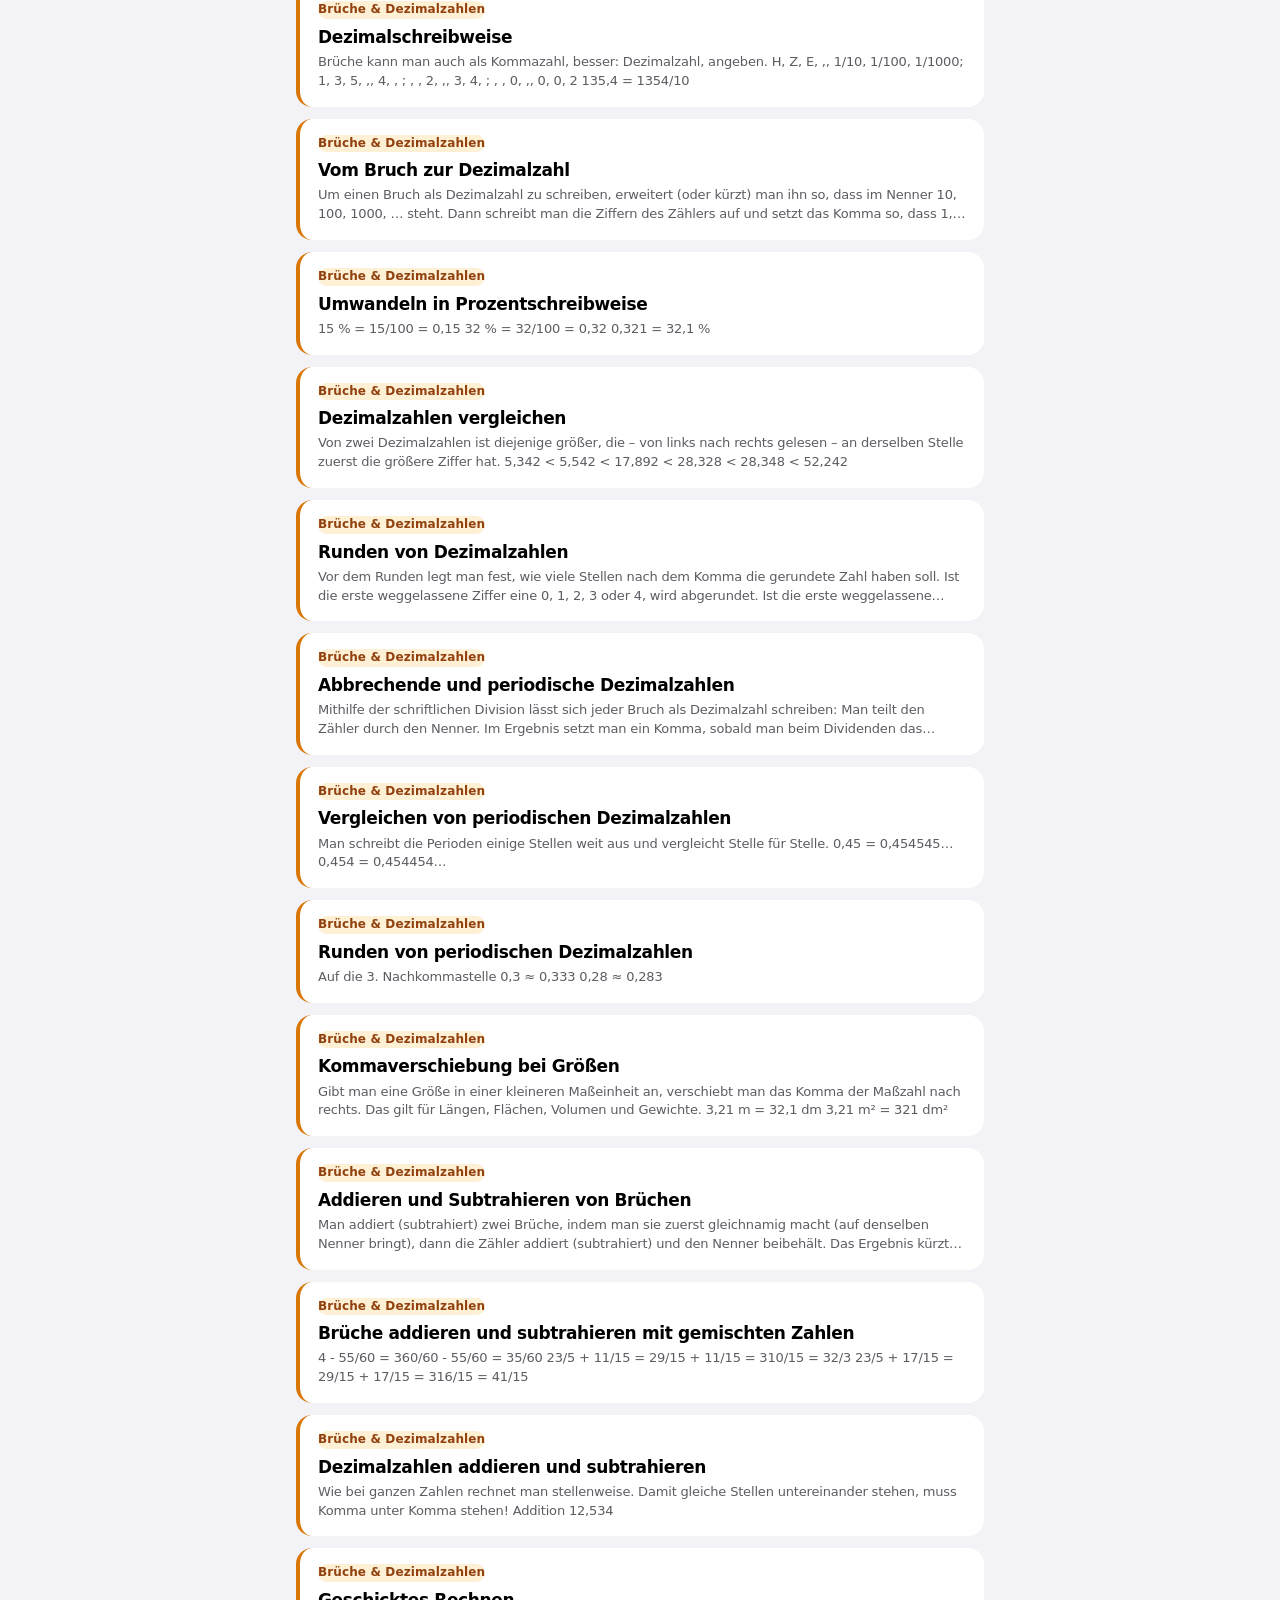
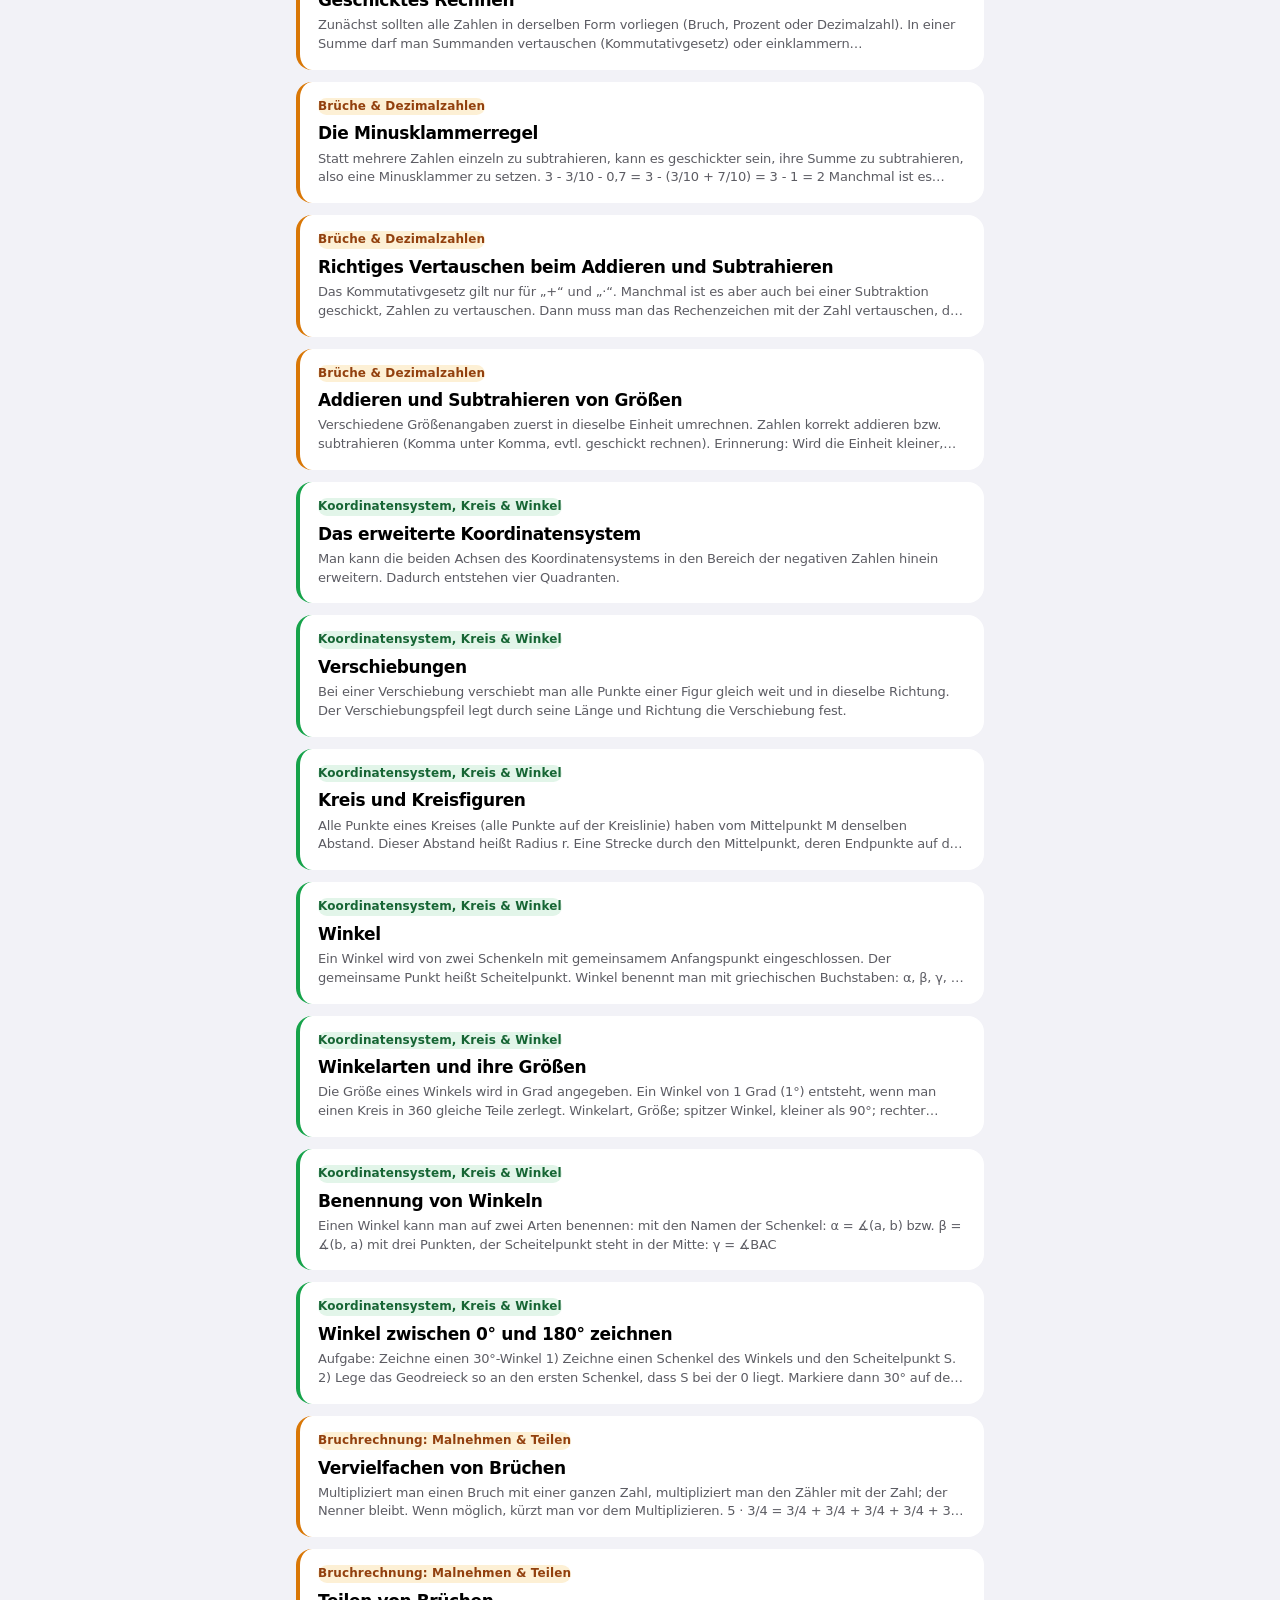
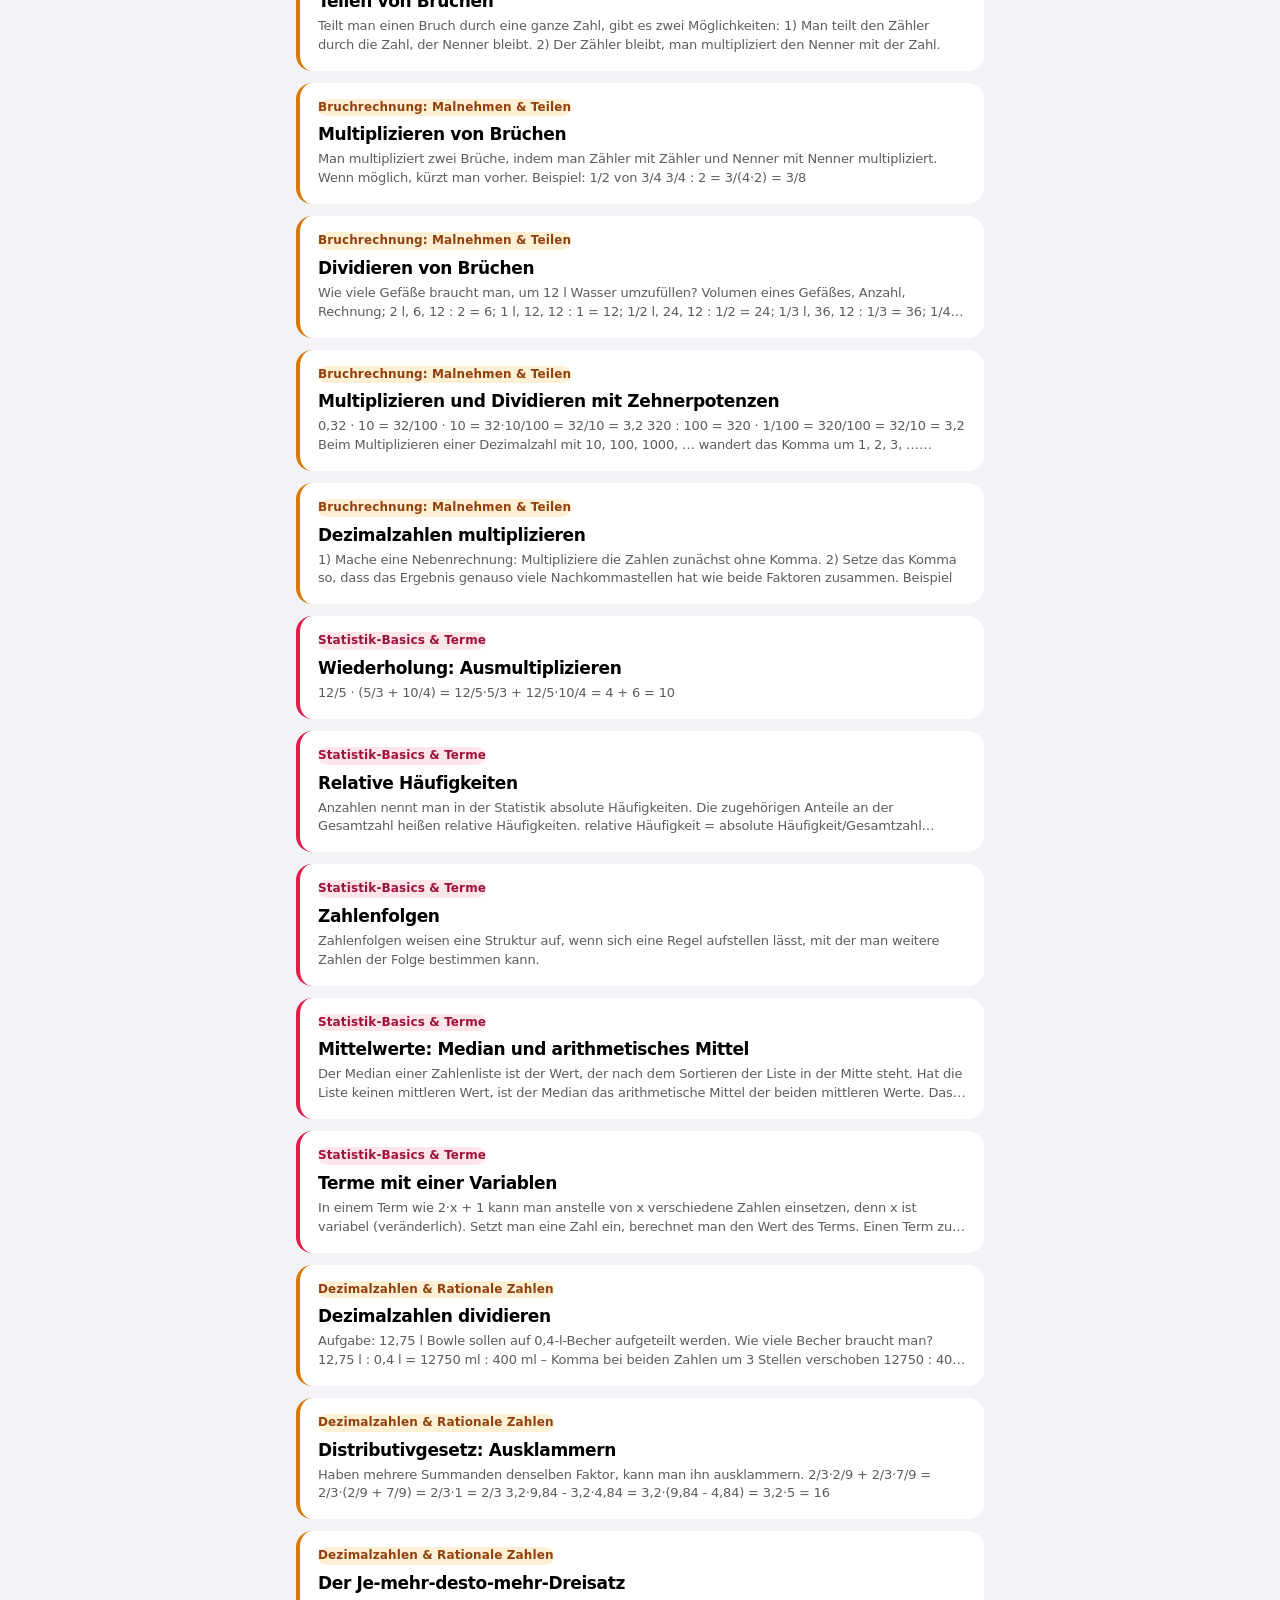
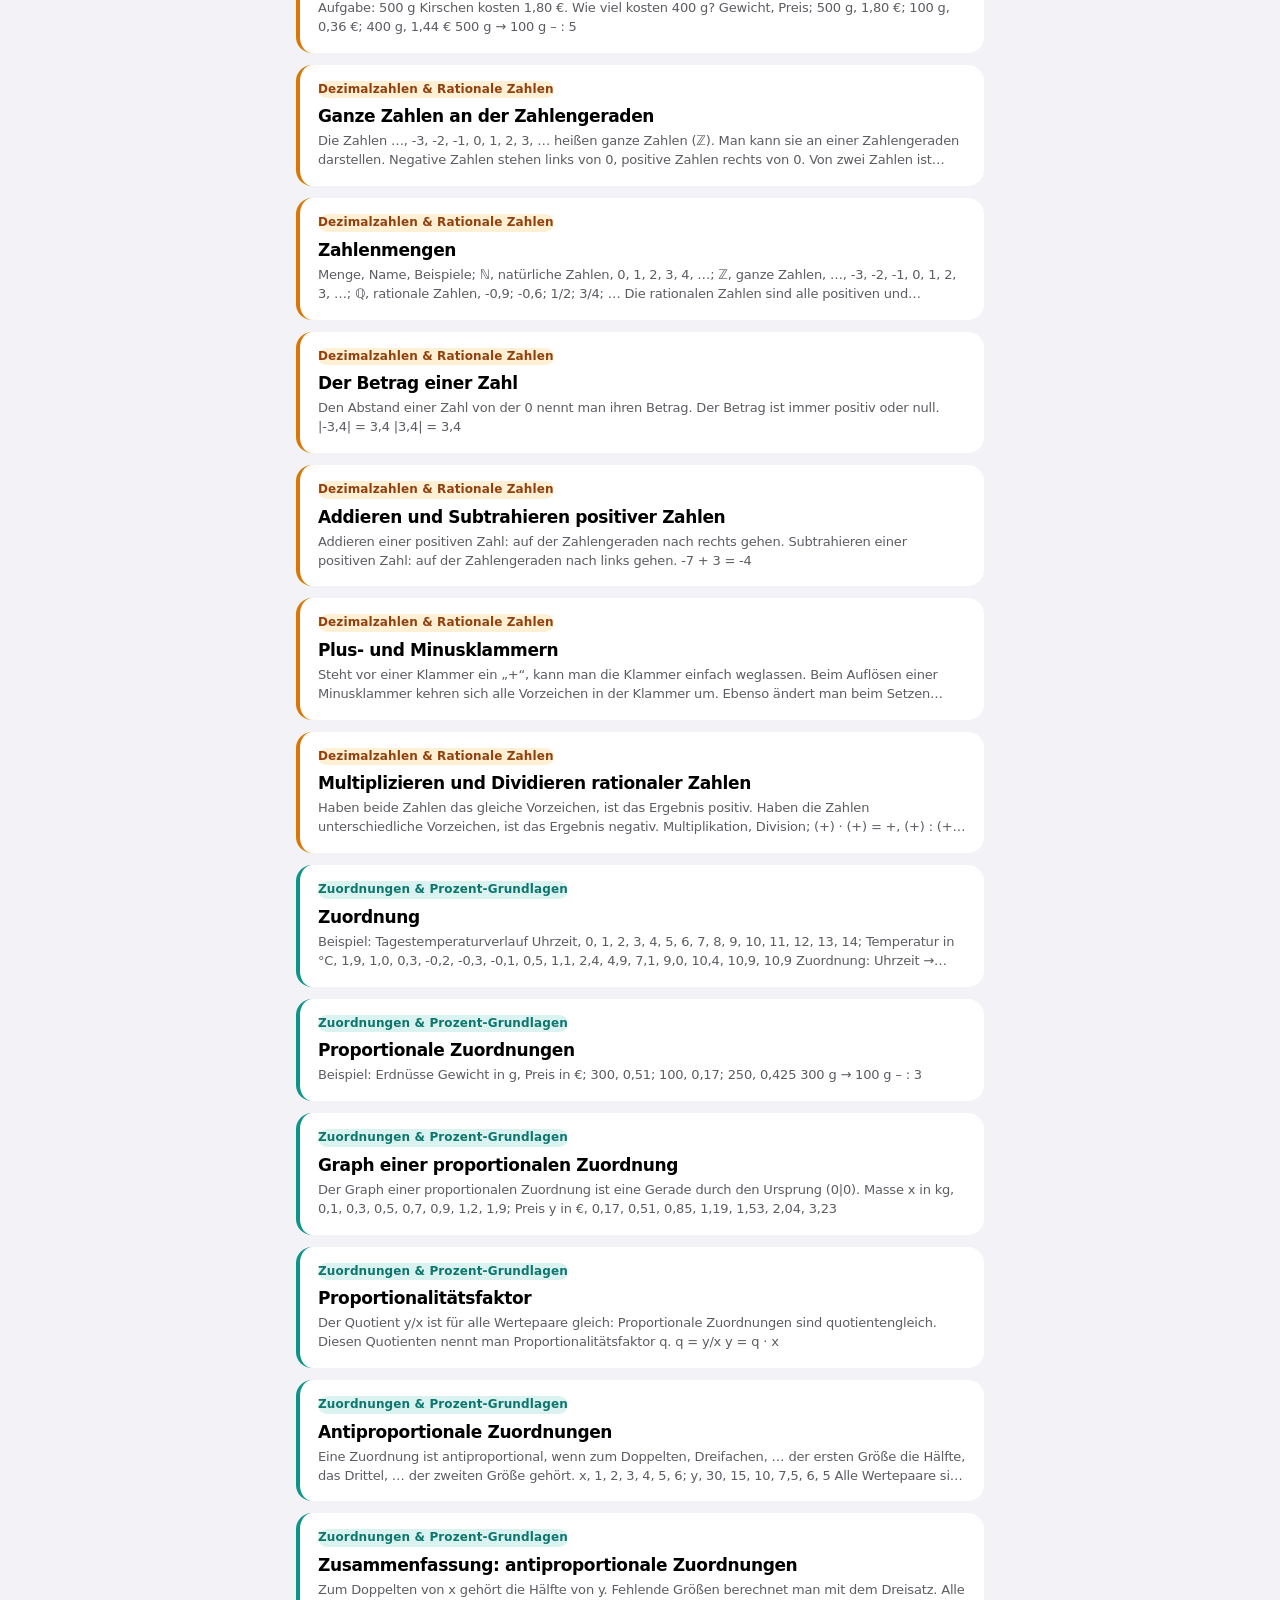
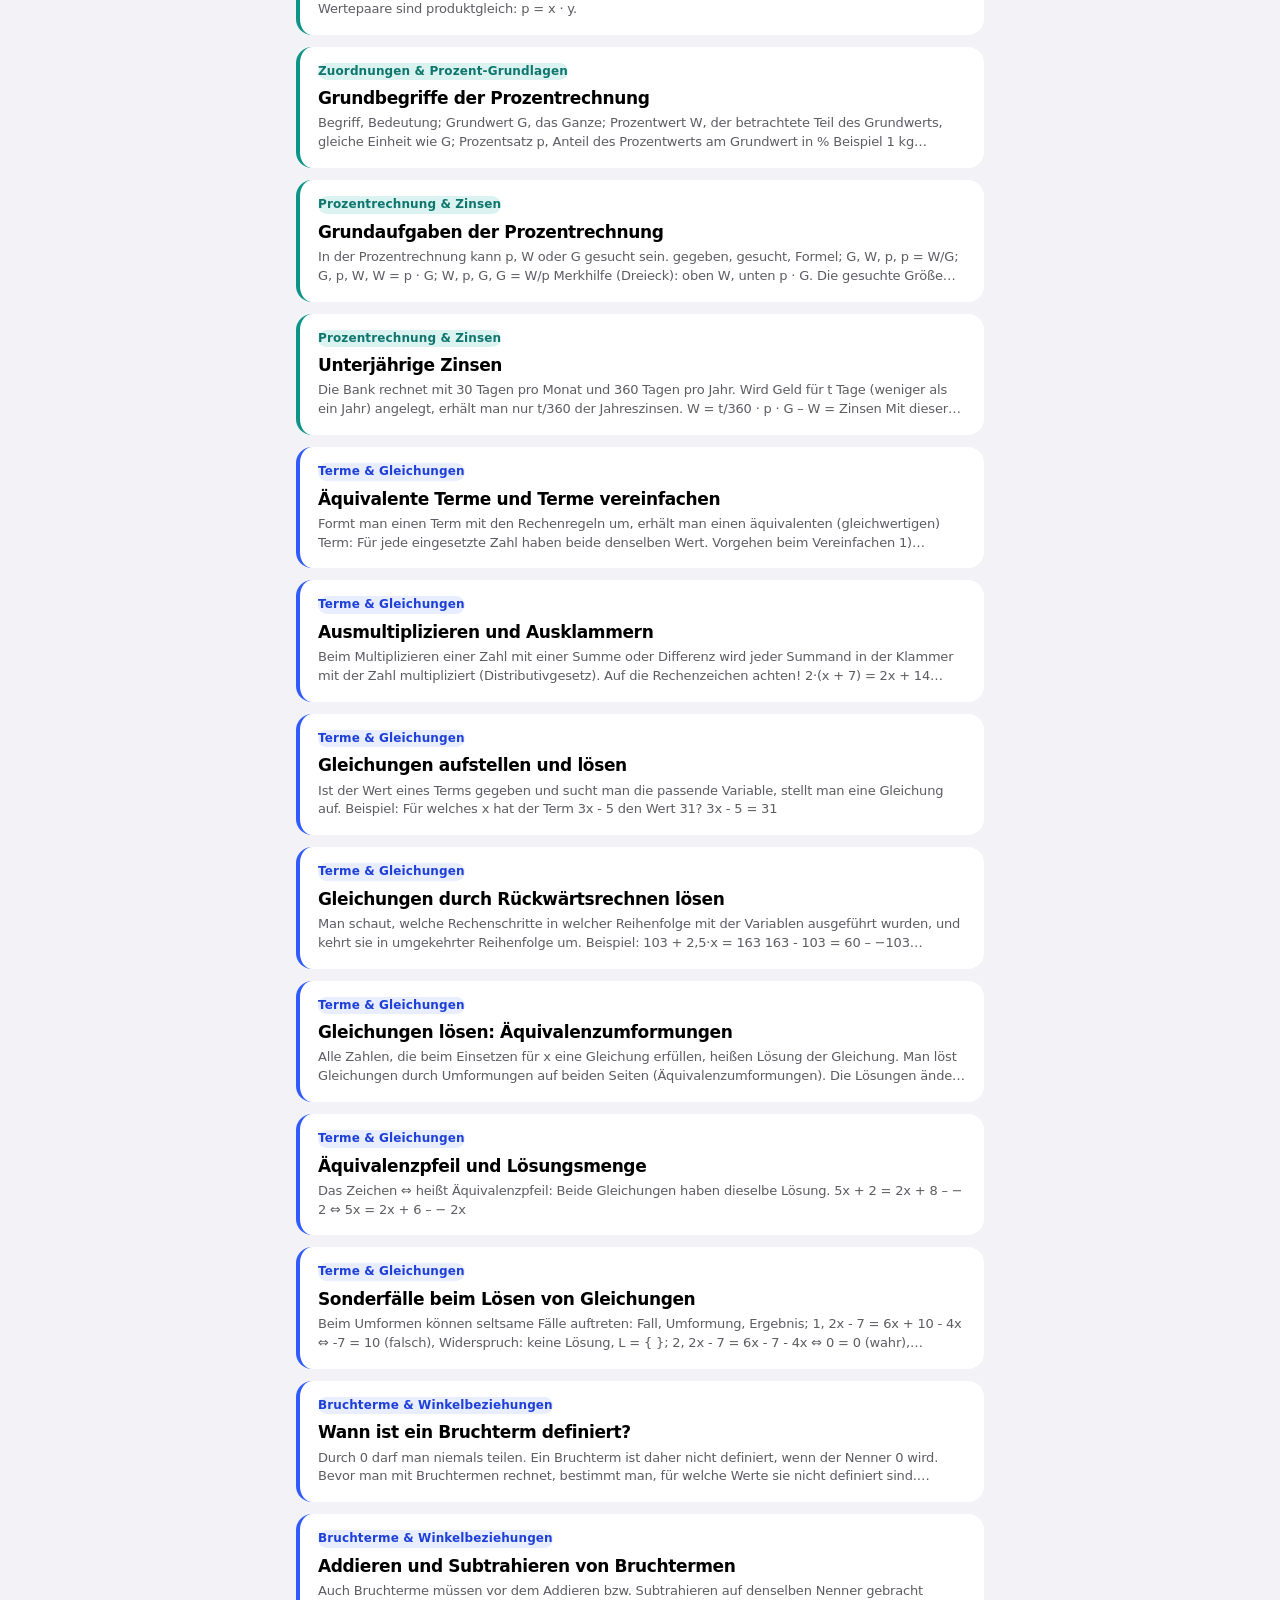
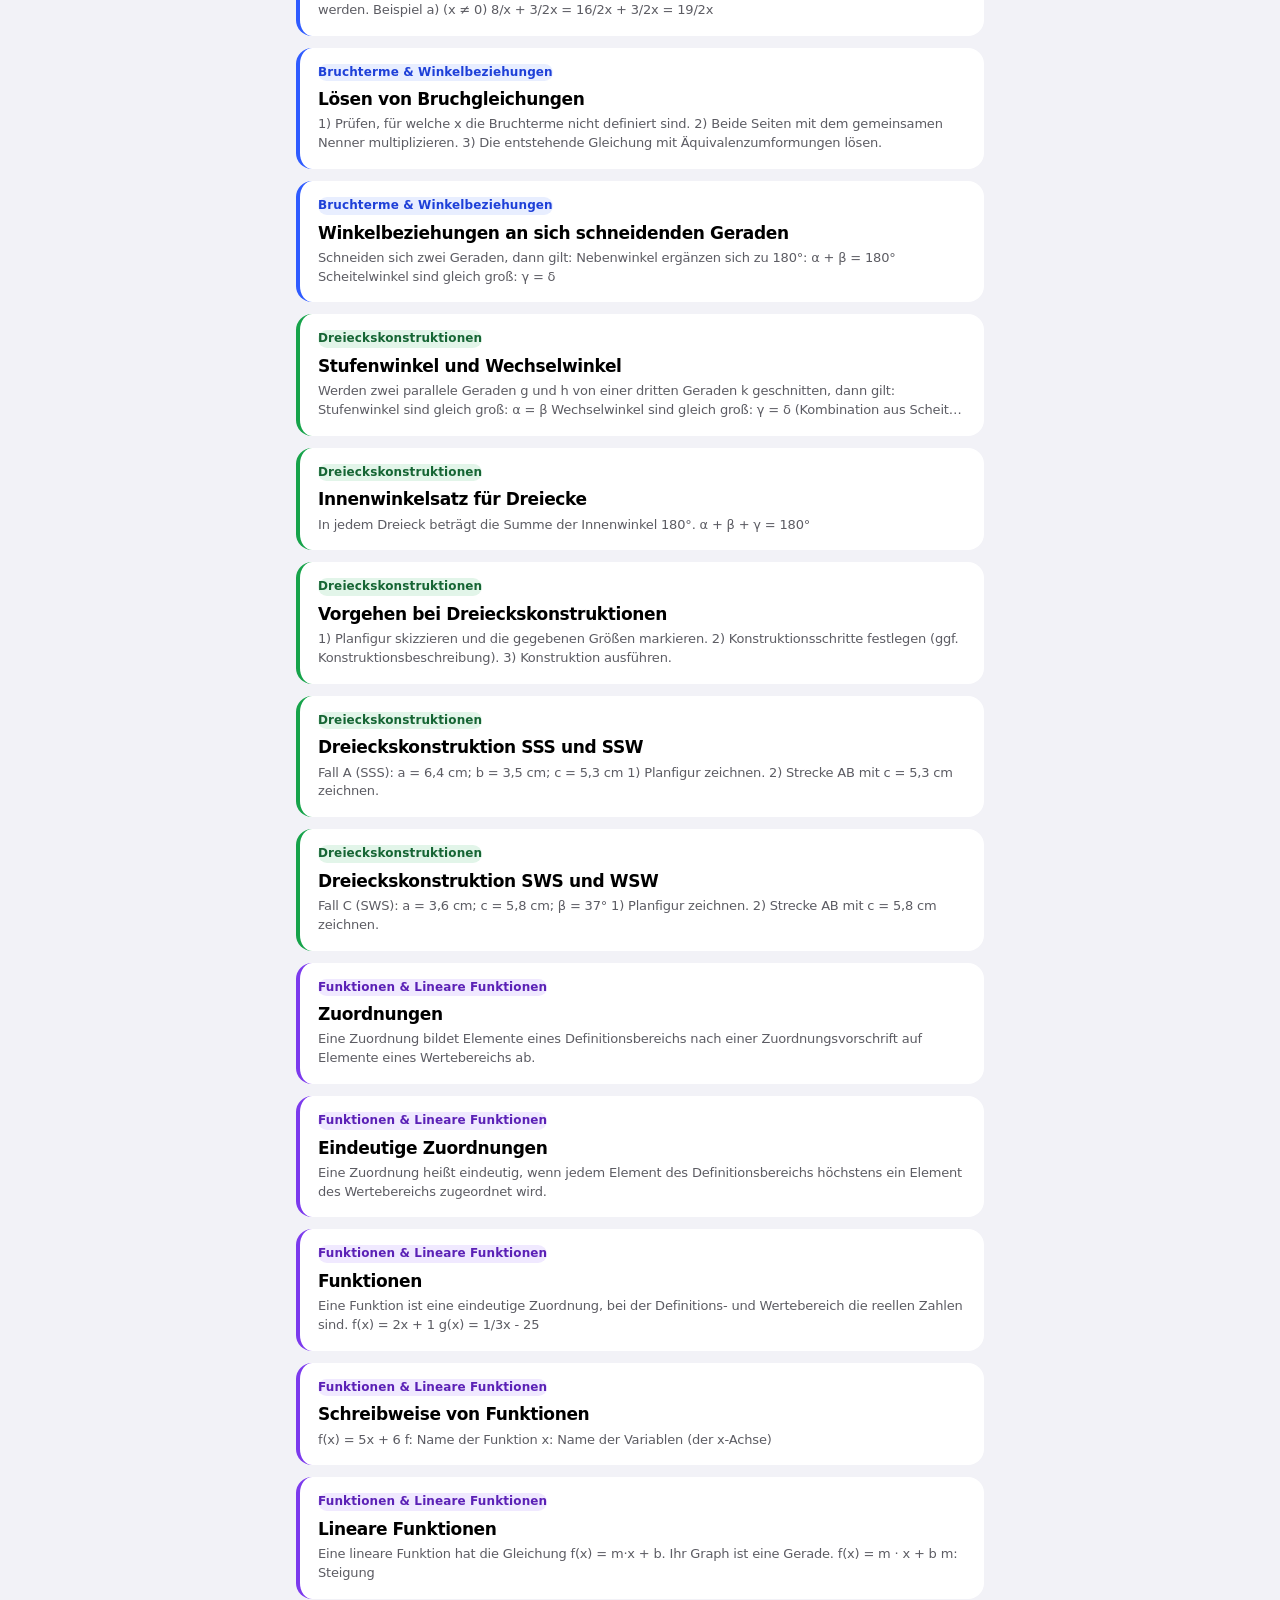
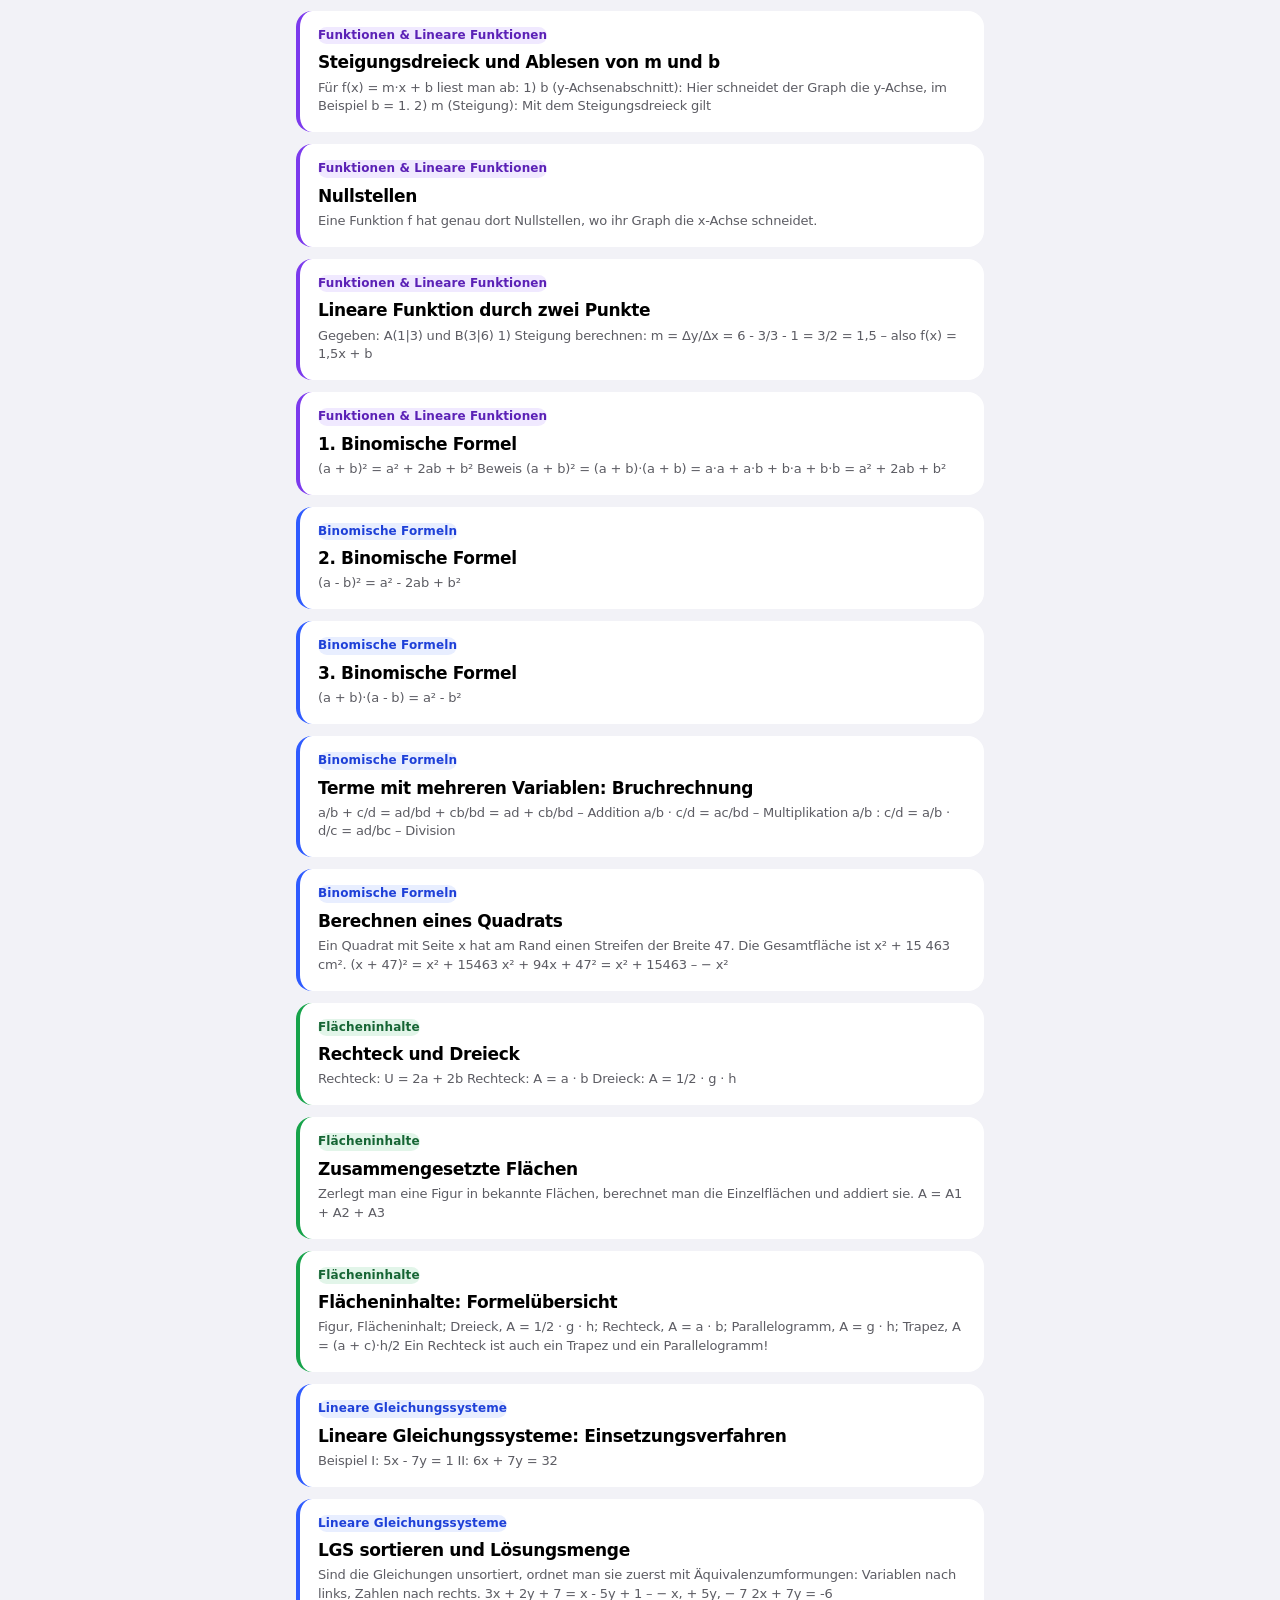
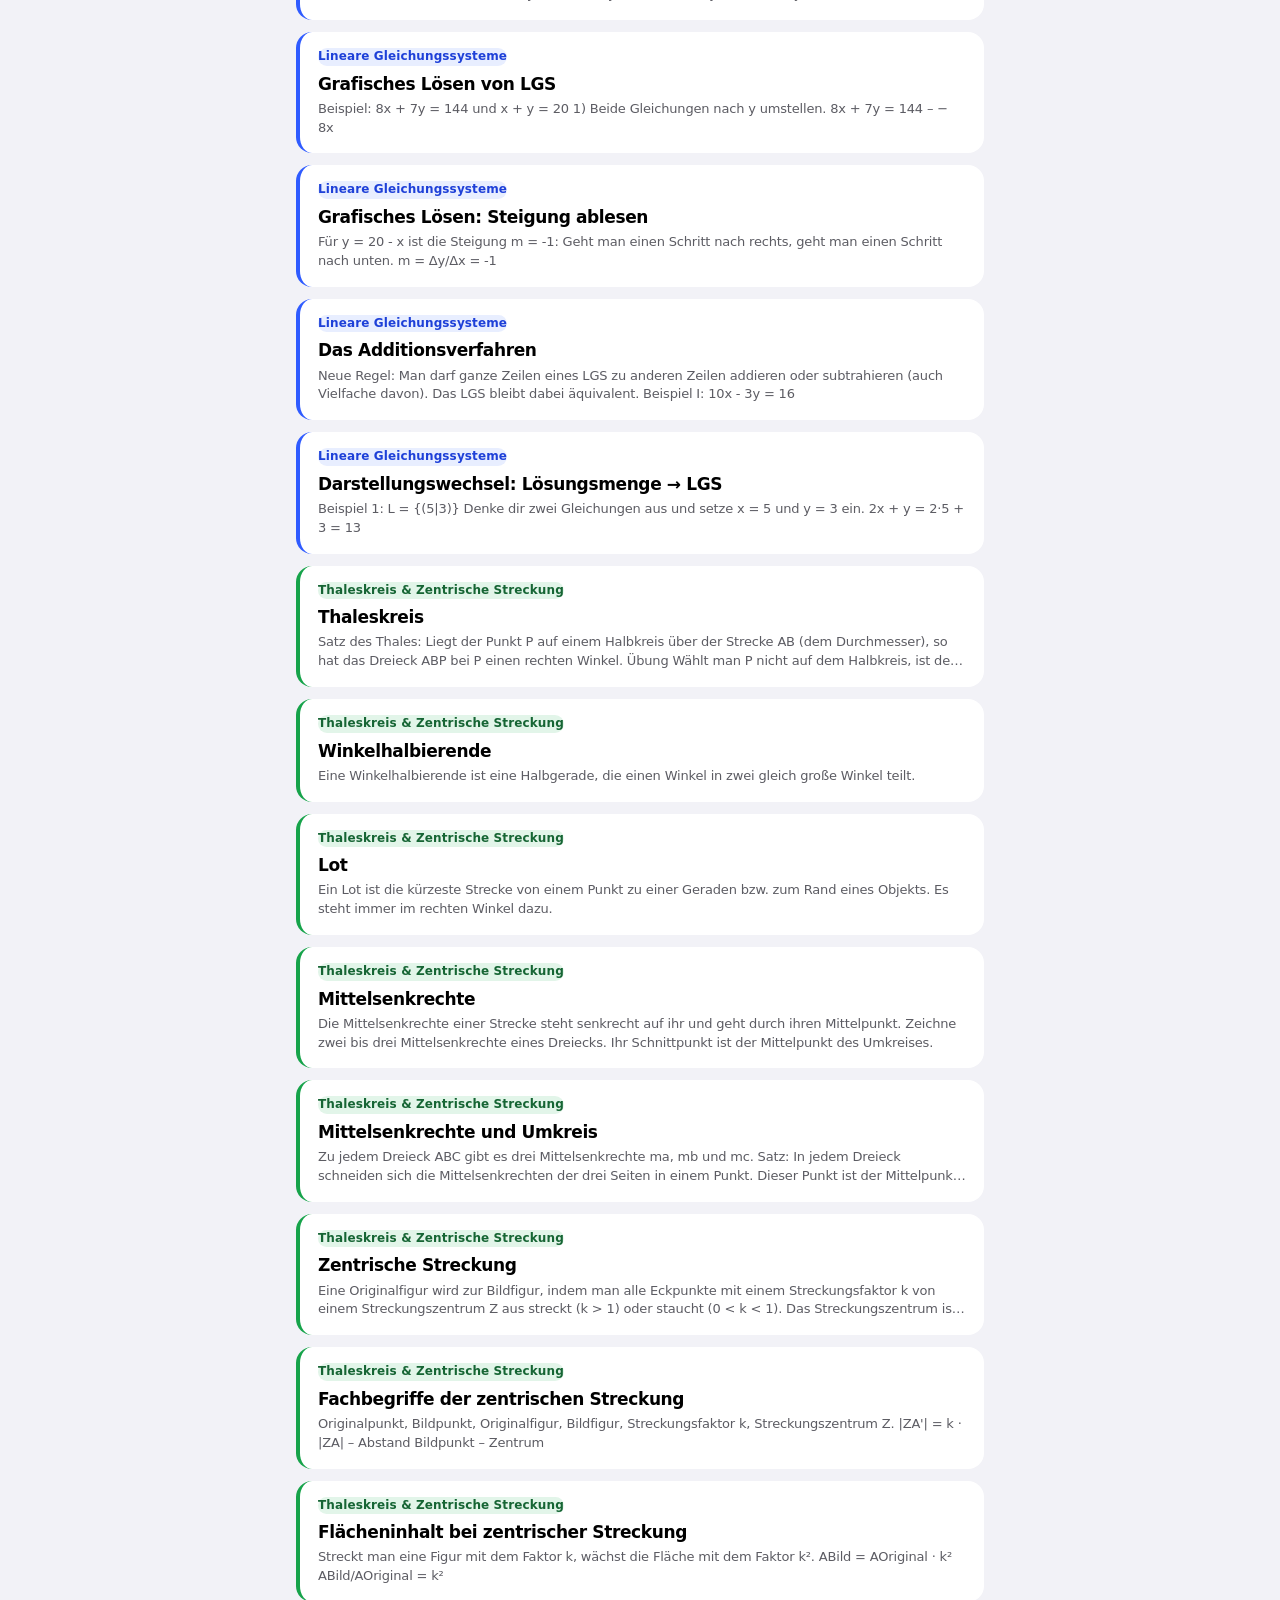
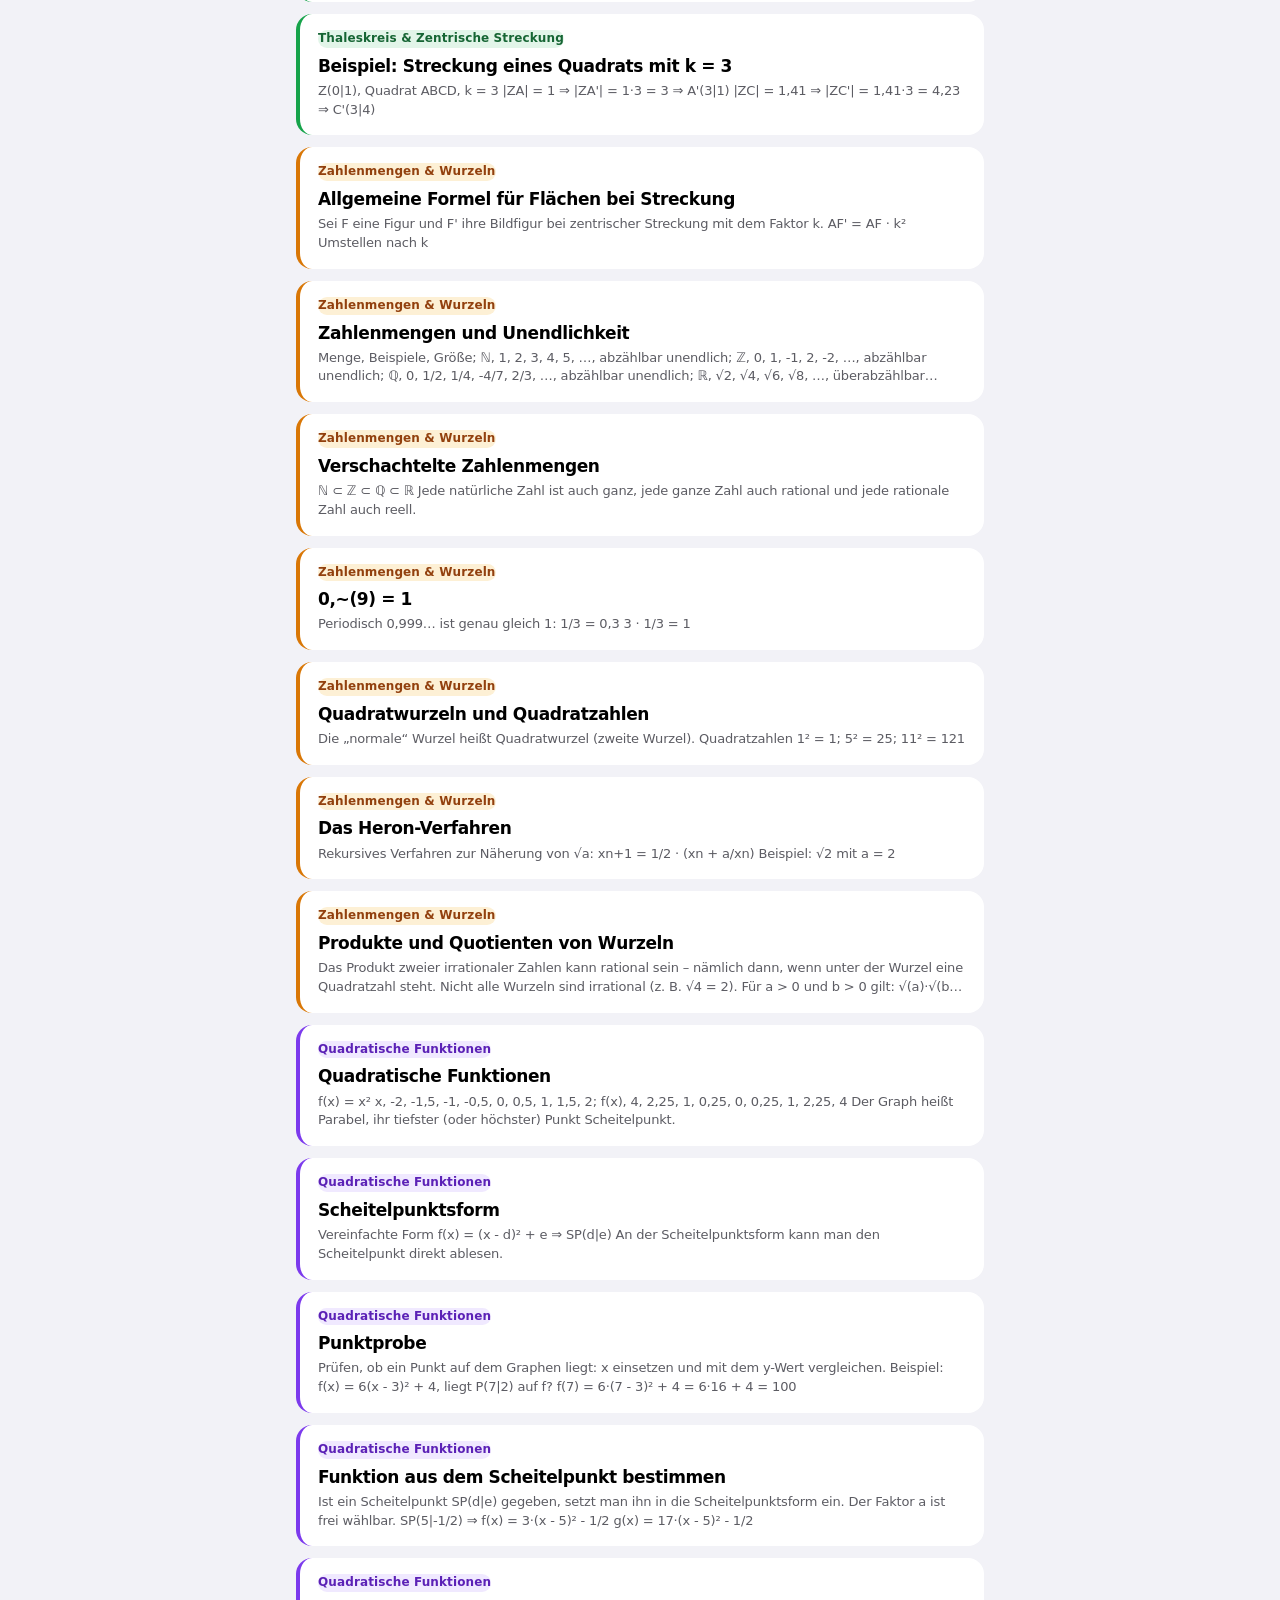
==== commit aae0ba8a: "Add files via upload" ====
--- a/index.html
+++ b/index.html
@@ -24,7 +24,7 @@
 <link rel="stylesheet" href="assets/css/ui.css?v=20261119a">
 <link rel="stylesheet" href="assets/css/apple.css?v=20261116a">
 <link rel="stylesheet" href="assets/css/swiftui.css?v=20261116a">
-<link rel="stylesheet" href="assets/css/bewegung.css?v=20261127a">
+<link rel="stylesheet" href="assets/css/bewegung.css?v=20261127b">
 </head>
 <body>
 <a class="skip-link" href="#main">Zum Inhalt springen</a>
@@ -122,14 +122,14 @@
 <script src="assets/js/physik.js?v=20261126a"></script>
 <script src="assets/js/chemie.js?v=20261126a"></script>
 <script src="assets/js/biologie.js?v=20261126a"></script>
-<script src="assets/js/fach.js?v=20261126a"></script>
+<script src="assets/js/fach.js?v=20261127b"></script>
 <script src="assets/js/core.js?v=20261126a"></script>
 <script src="assets/js/icons.js?v=20261116b"></script>
 <script src="assets/js/layout.js?v=20261116a"></script>
-<script src="assets/js/bewegung.js?v=20261127a"></script>
+<script src="assets/js/bewegung.js?v=20261127b"></script>
 <script src="assets/js/heft-grid.js?v=20261109a"></script>
 <script src="assets/js/format.js?v=20261109a"></script>
 <script src="assets/js/bereiche.js?v=20261126a"></script>
-<script src="assets/js/index.js?v=20261127a"></script>
+<script src="assets/js/index.js?v=20261127b"></script>
 </body>
 </html>
--- a/assets/css/style.css
+++ b/assets/css/style.css
@@ -156,13 +156,21 @@
     border-radius:var(--radius-md);
     padding:15px 16px;
     border:1px solid var(--border);
-    cursor:default;
+    cursor:pointer;
+    transition:border-color .12s ease, transform .12s ease, box-shadow .12s ease;
     position:relative;
     animation:cardIn .22s ease backwards;
   }
   @keyframes cardIn{
     from{ opacity:0; transform:translateY(4px); }
     to{ opacity:1; transform:translateY(0); }
+  }
+  .rule-card:active{
+    transform:scale(0.985);
+  }
+  .rule-card:hover{
+    border-color:var(--accent);
+    box-shadow:0 2px 10px rgba(47,91,255,0.08);
   }
   .rule-card .row-top{
     display:flex;
@@ -458,10 +466,10 @@
   .ai-bubble.err{ background:var(--danger-bg); border-color:var(--danger-line); color:var(--danger); }
   .ai-lbl{ font-size:0.75rem; font-weight:700; text-transform:uppercase; letter-spacing:.04em; color:var(--ink-soft); margin-bottom:6px; }
   .ai-you{ color:var(--accent-fg); font-weight:600; }
-  .ai-rule{ display:flex; align-items:center; gap:10px; width:100%; text-align:left; margin-top:8px; padding:8px 8px 8px 14px; border:1px solid var(--border); border-radius:var(--radius-sm); background:var(--surface); font-family:inherit; cursor:default; }
-  .ai-rule-tx{ flex:1; min-width:0; }
-  .ai-rule b{ display:block; overflow-wrap:anywhere; font-size:0.9375rem; color:var(--ink); }
+  .ai-rule{ display:block; width:100%; text-align:left; margin-top:8px; padding:12px 14px; border:1px solid var(--border); border-radius:var(--radius-sm); background:var(--surface); font-family:inherit; cursor:pointer; }
+  .ai-rule b{ display:block; font-size:0.9375rem; color:var(--ink); }
   .ai-rule span{ font-size:0.7812rem; color:var(--ink-soft); }
+  .ai-rule:active{ background:var(--accent-soft); }
   .ai-dots::after{ content:"…"; animation:aid 1s steps(3) infinite; }
   @keyframes aid{ 0%{ content:"."; } 33%{ content:".."; } 66%{ content:"…"; } }
 
@@ -594,16 +602,12 @@
 .fp-view{ display:inline-flex; align-items:center; gap:8px; min-height:44px; padding:0 14px; border-radius:99px; border:1.5px solid var(--border); background:transparent; color:var(--ink); font:inherit; font-size:.9375rem; cursor:pointer; }
 .fp-view.on{ border-width:2.5px; font-weight:700; background:var(--bg-soft); }
 .fp-list{ display:flex; flex-direction:column; }
-.fp-row{ display:flex; align-items:center; justify-content:space-between; gap:12px; min-height:48px; padding:0 0 0 4px; border:0; border-bottom:.5px solid var(--border); background:transparent; color:var(--ink); font:inherit; font-size:1rem; text-align:left; cursor:default; }
-.fp-label{ flex:1; min-width:0; overflow-wrap:anywhere; }
-.fp-check-btn{ flex:none; display:grid; place-items:center; width:48px; height:48px; margin:0; padding:0; border:0; border-radius:12px; background:transparent; cursor:pointer; -webkit-tap-highlight-color:transparent; }
-.fp-check-btn:active .fp-check{ transform:scale(.88); }
-.fp-check-btn:focus-visible{ outline:2px solid var(--accent); outline-offset:-2px; }
+.fp-row{ display:flex; align-items:center; justify-content:space-between; gap:12px; min-height:48px; padding:6px 4px; border:0; border-bottom:.5px solid var(--border); background:transparent; color:var(--ink); font:inherit; font-size:1rem; text-align:left; cursor:pointer; }
 .fp-row:last-child{ border-bottom:0; }
 .fp-check{ flex:none; width:24px; height:24px; display:grid; place-items:center; border-radius:50%; border:1.5px solid var(--border); color:transparent; }
 .fp-row.on{ font-weight:700; }
 .fp-row.on .fp-check{ background:var(--ink); border-color:var(--ink); color:var(--surface); }
-.fp-view:focus-visible, .fp-reset:focus-visible, .fp-done:focus-visible, .filter-btn:focus-visible{ outline:2px solid var(--accent); outline-offset:2px; }
+.fp-row:focus-visible, .fp-view:focus-visible, .fp-reset:focus-visible, .fp-done:focus-visible, .filter-btn:focus-visible{ outline:2px solid var(--accent); outline-offset:2px; }
 @media (max-width:640px){
   .filter-backdrop:not([hidden]){ display:block; position:fixed; inset:0; z-index:55; background:rgba(0,0,0,.32); }
   .filter-panel{ position:fixed; left:0; right:0; bottom:0; top:auto; width:auto; max-height:80vh; border-radius:22px 22px 0 0; padding-bottom:calc(14px + env(safe-area-inset-bottom, 0px)); }
@@ -674,15 +678,3 @@
 .submit-hint a{ color:var(--accent-fg); font-weight:600; }
 .community-note{ margin:16px 0 0; padding:10px 12px; border-radius:var(--radius-sm); background:var(--bg-soft); box-shadow:inset 3px 0 0 var(--border); font-size:.8125rem; color:var(--ink-soft); }
 .community-note a{ color:var(--accent-fg); }
-
-/* Regelkarte: nur der Öffnen-Button ist klickbar (Karte und Titel nicht) */
-.rule-card h3{ cursor:text; }
-.rule-card .card-foot{ display:flex; justify-content:flex-end; margin-top:10px; }
-.row-btn{ display:inline-flex; align-items:center; gap:4px; min-height:44px; padding:0 14px 0 16px; border:0; border-radius:999px; background:var(--accent-soft); color:var(--accent-fg); font:inherit; font-size:.9375rem; font-weight:600; text-decoration:none; cursor:pointer; -webkit-tap-highlight-color:transparent; }
-.row-btn:hover{ filter:brightness(.97); }
-.row-btn:active{ transform:scale(.96); }
-.row-btn:focus-visible{ outline:2px solid var(--accent); outline-offset:2px; }
-.row-btn svg{ flex:none; }
-.rule-tile .card-foot{ margin-top:8px; }
-.rule-tile .row-btn{ padding:0 10px 0 14px; font-size:.875rem; }
-@media (prefers-reduced-motion:reduce){ .row-btn:active{ transform:none; } }
--- a/assets/css/theme.css
+++ b/assets/css/theme.css
@@ -17,6 +17,7 @@
 }
 :root[data-theme="dark"] .rule-card,
 :root[data-theme="dark"] .auth-card{ box-shadow:none; }
+:root[data-theme="dark"] .rule-card:hover{ box-shadow:0 14px 30px rgba(0,0,0,.35); }
 :root[data-theme="dark"] .news-overlay{ background:rgba(0,0,0,.62); }
 :root[data-theme="dark"] .legal mark{ background:#4A3F0A; color:#FFD9D9; }
 :root[data-theme="dark"] .ai-btn.ghost{ background:var(--accent-soft); }
--- a/assets/css/header.css
+++ b/assets/css/header.css
@@ -3,10 +3,7 @@
    ============================================================ */
 .top{ padding:8px 18px; background:var(--glass); border-bottom:1px solid var(--border); }
 .toprow{ max-width:1080px; margin:0 auto; min-height:46px; display:flex; align-items:center; justify-content:space-between; gap:12px; }
-.toprow .brand{ flex:0 1 auto; min-width:0; max-width:calc(100% - 56px); display:block; border-radius:8px; color:inherit; text-decoration:none; }
-.toprow .brand:focus-visible{ outline:2px solid var(--accent); outline-offset:4px; }
-.toprow::after{ content:none; }
-.toprow > [data-account]{ margin-left:auto; flex:none; }
+.toprow .brand{ flex:1 1 auto; min-width:0; }
 .top--scroll .toprow{ max-width:none; }   /* Startseite: volle Breite wie Suchleiste und Filterleiste */
 .top h1, .toprow h1{
   margin:0; font-size:1.0625rem; font-weight:700; letter-spacing:-.02em; line-height:1.2;
@@ -190,9 +187,7 @@
 .status-line{ display:flex; align-items:center; gap:8px; flex-wrap:wrap; font-size:0.875rem; color:var(--ink-soft); }
 .badge-ok, .badge-warn{ display:inline-flex; padding:2px 10px; border-radius:99px; font-size:0.75rem; font-weight:700; }
 .badge-ok{ background:var(--teal-soft); color:var(--teal); } .badge-warn{ background:var(--star-bg); color:var(--star); }
-.note-lock{ display:flex; align-items:center; gap:12px; flex-wrap:wrap; margin-top:22px; padding:14px 16px; border:1px dashed var(--border); border-radius:var(--radius-md); background:var(--bg-soft); color:var(--ink); font-size:0.875rem; line-height:1.45; cursor:default; }
-.note-lock-tx{ flex:1 1 200px; min-width:0; }
-.note-lock .row-btn{ margin-left:auto; }
+.note-lock{ display:flex; align-items:center; gap:12px; margin-top:22px; padding:14px 16px; border:1px dashed var(--border); border-radius:var(--radius-md); background:var(--bg-soft); color:var(--ink); text-decoration:none; font-size:0.875rem; line-height:1.45; }
 .note-lock .crown-ic svg{ width:22px; height:22px; }
 .ki-quota{ margin:0 0 12px; font-size:0.8438rem; color:var(--ink-soft); }
 .ki-quota b{ color:var(--ink); }
--- a/assets/css/heft.css
+++ b/assets/css/heft.css
@@ -66,6 +66,7 @@
   background:transparent; border:none; border-bottom:2px solid var(--grid-strong); border-radius:0; box-shadow:none; padding:14px 6px 12px;
   transition:background .15s;
 }
+html[data-heft="on"] .rule-card:hover, html[data-heft="on"] .rule-card:active{ background:var(--marker); border-color:var(--pen); transform:none; box-shadow:none; }
 html[data-heft="on"] .cat-pill{ background:transparent; color:var(--pen-red); border:1.5px solid var(--pen-red); border-radius:255px 14px 225px 14px/14px 225px 14px 255px; font-size:0.875rem; font-weight:400; padding:1px 10px; }
 html[data-heft="on"] .chip{ background:transparent; color:var(--pen); border:1.5px dashed var(--pen-soft); font-size:1rem; font-weight:400; box-shadow:none; border-radius:255px 14px 225px 14px/14px 225px 14px 255px; }
 html[data-heft="on"] .chip.active{ background:var(--marker); color:var(--pen); border:1.5px solid var(--pen); box-shadow:none; }
@@ -181,6 +182,7 @@
 html[data-heft="on"] .rule-card h3{ margin:0; font-size:1.375rem; line-height:var(--cell); }
 html[data-heft="on"] .rule-card p{ margin:0; font-size:1.1875rem; line-height:var(--cell); }
 html[data-heft="on"] .rule-card .fav-star{ margin:0 -6px 0 0; }
+html[data-heft="on"] .rule-card:hover, html[data-heft="on"] .rule-card:active{ border-color:transparent; }
 
 html[data-heft="on"] .overlay-body h2{ position:relative; top:8px; }
 html[data-heft="on"] .formula-block, html[data-heft="on"] .callout{ display:flex; flex-direction:column; justify-content:center; }
@@ -210,6 +212,7 @@
 /* Ränder und Breite wie in der normalen Ansicht: die Liste bleibt mittig (Regel weiter oben), hier nur der Abstand zwischen den Karten */
 html[data-heft="on"] .list{ gap:8px; }
 html[data-heft="on"] .rule-card{ background:var(--paper-glass); border:1px solid var(--grid-strong); border-bottom-width:2px; border-radius:10px; padding:12px 14px 12px; }
+html[data-heft="on"] .rule-card:hover, html[data-heft="on"] .rule-card:active{ background:var(--marker); border-color:var(--pen-soft); }
 html[data-heft="on"] .rule-card h3{ font-size:1.25rem; text-decoration:none; background:linear-gradient(transparent 88%, var(--pen-green) 88%, var(--pen-green) 94%, transparent 94%) 0 0/100% 100% no-repeat; display:inline; }
 html[data-heft="on"] .rule-card .row-top{ margin-bottom:6px; }
 html[data-heft="on"] .cat-pill{ border:none; padding:0; color:var(--pen-red); font-size:0.875rem; text-transform:none; background:none; border-radius:0; }
--- a/assets/css/ui.css
+++ b/assets/css/ui.css
@@ -97,10 +97,7 @@
 @media (prefers-reduced-motion:reduce){ .u-chev{ transition:none; } }
 
 /* ---------- Schalter ---------- */
-.u-sw{ display:flex; align-items:center; gap:14px; padding:11px 0; border-top:1px solid var(--u-line); cursor:default; }
-.u-sw-hit{ position:relative; flex:none; display:flex; align-items:center; min-height:44px; cursor:pointer; }
-.u-row .row-btn{ flex:none; margin-left:auto; min-height:40px; padding:0 12px 0 14px; font-size:.875rem; }
-.u-row .row-btn svg{ margin-left:2px; }
+.u-sw{ display:flex; align-items:center; gap:14px; padding:11px 0; border-top:1px solid var(--u-line); cursor:pointer; }
 .u-sw:first-child{ border-top:none; }
 .u-sw-tx{ flex:1; min-width:0; display:flex; flex-direction:column; gap:1px; }
 .u-sw-tx b{ font-size:1em; color:var(--u-ink); }
--- a/assets/css/apple.css
+++ b/assets/css/apple.css
@@ -48,8 +48,10 @@
   .p-chip{ min-height:44px; }
 }
 
-/* ---- 4. Karten: nur der Öffnen-Button ist klickbar ---- */
+/* ---- 4. Karten: ganze Karte klickbar, Titel ist der echte Link ---- */
 .rule-card{ position:relative; }
+.rule-card h3 a.rule-link{ color:inherit; text-decoration:none; font:inherit; letter-spacing:inherit; }
+.rule-card h3 a.rule-link::after{ content:""; position:absolute; inset:0; z-index:1; border-radius:inherit; }
 .rule-card .fav-star{ position:relative; z-index:2; }
 .empty-reset{ margin:14px auto 0; display:block; }
 
@@ -187,9 +189,9 @@
 /* Schalter wie bei Apple: 51 × 31, Daumen dehnt sich beim Drücken, federt */
 .u-sw .u-sw-ui{ width:51px; height:31px; transition:background-color .25s; }
 .u-sw .u-sw-ui::after{ top:2px; left:2px; width:27px; height:27px; box-shadow:0 2px 6px rgb(0 0 0 / .28); transition:transform .32s var(--spring), width .2s var(--ease-out); }
-.u-sw-hit:active .u-sw-ui::after{ width:33px; }
+.u-sw:active .u-sw-ui::after{ width:33px; }
 .u-sw input:checked + .u-sw-ui::after{ transform:translateX(20px); }
-.u-sw-hit:active input:checked + .u-sw-ui::after{ transform:translateX(14px); }
+.u-sw:active input:checked + .u-sw-ui::after{ transform:translateX(14px); }
 
 /* Ladegerüst */
 .u-skel{ display:grid; gap:12px; padding:4px 0; }
--- a/assets/css/swiftui.css
+++ b/assets/css/swiftui.css
@@ -95,6 +95,8 @@
   border-color:transparent; box-shadow:none;
 }
 html:not([data-heft="on"]) .rule-card{ background:var(--surface); border:0; border-radius:16px; padding:16px 18px; }
+html:not([data-heft="on"]) .rule-card:hover{ transform:none; box-shadow:none; border-color:transparent; background:var(--surface); }
+@media (hover:hover){ html:not([data-heft="on"]) .rule-card:hover{ box-shadow:0 0 0 .5px var(--sep), 0 6px 18px rgba(0,0,0,.06); } }
 html:not([data-heft="on"]) .rule-card h3{ font-size:1.0625rem; font-weight:600; letter-spacing:-.022em; color:var(--ink); }
 html:not([data-heft="on"]) .rule-card p{ color:var(--ink-soft); }
 html:not([data-heft="on"]) .rule-card .cat-pill{ background:transparent; padding:0; color:var(--accent-fg); font-size:.75rem; font-weight:600; letter-spacing:.01em; text-transform:none; }
@@ -102,6 +104,8 @@
 html:not([data-heft="on"]) .icon-btn{ background:var(--bg-soft); border-radius:50%; }
 html:not([data-heft="on"]) :where(.auth-card,.set-card,.u-card,.u-acc,.k-new,.k-summary,.k-cards-top,.pc-script){ border-radius:16px; }
 html:not([data-heft="on"]) :where(.k-card,.u-stat,.dash-stat,.k-c){ border-radius:14px; }
+html:not([data-heft="on"]) .k-card:hover{ border-color:transparent; box-shadow:0 0 0 .5px var(--sep), 0 6px 18px rgba(0,0,0,.06); }
+html[data-theme="dark"]:not([data-heft="on"]) :where(.rule-card,.k-card):hover{ box-shadow:0 0 0 .5px var(--sep); }
 
 /* Kopf einer Gruppe: klein, grau, wie über einer Liste in den Einstellungen */
 html:not([data-heft="on"]) :where(.k-h,.dash-h,.u-card-h h3,.set-card h2,.set-card h3){ letter-spacing:-.01em; }
--- a/assets/css/bewegung.css
+++ b/assets/css/bewegung.css
@@ -0,0 +1,144 @@
+/* ==========================================================================
+   Bewegung & Gefühl – wird auf jeder Seite ZULETZT geladen (zusammen mit bewegung.js).
+   • weiche Seitenübergänge (Überblendung statt hartem Neuladen)
+   • Schalter: es bewegt sich nur der Schalter, kein grauer Tipp-Kasten, ziehbar
+   • Tab-Leisten (Kurse, Fach-Wahl): gleitende Markierung, zentriert, wie im Dashboard
+   • Kachelansicht auch im Heft-Look
+   • Wisch-Hinweise beim Weiterblättern, Rückmeldung beim Tippen
+   Es ändert Aufbau und Bewegung, nicht die Farben des Designs.
+   ========================================================================== */
+
+:root{
+  --mv-spring:cubic-bezier(.3,1.35,.5,1);
+  --mv-out:cubic-bezier(.22,1,.36,1);
+  --mv-sw-on:#34C759;
+  --mv-on-acc:#fff;
+}
+html[data-heft="on"]{ --mv-sw-on:var(--pen-green, #2E7D4F); --mv-on-acc:var(--paper, #fff); }
+
+/* ---------- 1. Keine grauen Tipp-Kästen ---------- */
+*{ -webkit-tap-highlight-color:transparent; }
+.u-sw, .sw-row, .k-check, .auth-chk, .e-check{ -webkit-user-select:none; user-select:none; }
+
+/* ---------- 2. Weiche Seitenübergänge (Chrome, Edge, Safari 18+) ---------- */
+@media (prefers-reduced-motion:no-preference){
+  @view-transition{ navigation:auto; }
+  ::view-transition-old(root){ animation:mv-page-out .16s ease-in both; }
+  ::view-transition-new(root){ animation:mv-page-in .34s var(--mv-out) both; }
+  @keyframes mv-page-out{ to{ opacity:0; transform:scale(.992); } }
+  @keyframes mv-page-in{ from{ opacity:0; transform:translateY(8px); } }
+
+  /* Karten, Kurse und Bereiche gleiten sanft herein */
+  .k-card, .k-unit, .tile-group, .u-card, .set-card, .e-item{ animation:mv-rise .46s var(--mv-out) both; }
+  .tile-group:nth-child(2){ animation-delay:.04s; } .tile-group:nth-child(3){ animation-delay:.08s; }
+  .tile-group:nth-child(4){ animation-delay:.12s; } .tile-group:nth-child(n+5){ animation-delay:.16s; }
+  @keyframes mv-rise{ from{ opacity:0; transform:translateY(10px); } }
+
+  /* Rückmeldung beim Tippen (Dashboard-Zeilen, Karten, Tabs) */
+  .mv-tap{ animation:mv-tap .42s var(--mv-out); }
+  @keyframes mv-tap{ 0%{ transform:scale(.97); filter:brightness(.93); } 45%{ transform:scale(1.008); } 100%{ transform:none; filter:none; } }
+}
+html{ scroll-behavior:smooth; }
+@media (prefers-reduced-motion:reduce){ html{ scroll-behavior:auto; } }
+
+/* ---------- 3. Schalter ---------- */
+.sw-ui, .u-sw .u-sw-ui{ touch-action:pan-y; transition:background-color .3s var(--mv-out); }
+.sw-ui::after, .u-sw .u-sw-ui::after{ transition:transform .38s var(--mv-spring), width .22s var(--mv-out); will-change:transform; }
+/* Der Daumen wird nur gedehnt, wenn man den Schalter selbst drückt – nicht die ganze Zeile */
+.u-sw:active .u-sw-ui::after{ width:27px; }
+.u-sw:active input:checked + .u-sw-ui::after{ transform:translateX(20px); }
+.u-sw .u-sw-ui:active::after{ width:33px; }
+.u-sw .u-sw-ui:active{ cursor:grabbing; }
+.u-sw input:checked + .u-sw-ui:active::after{ transform:translateX(14px); }
+.sw-ui:active::after{ width:30px; }
+.sw:checked + .sw-ui:active::after{ transform:translateX(14px); }
+/* beim Ziehen folgt der Daumen dem Finger */
+.sw-ui.mv-drag::after, .u-sw .u-sw-ui.mv-drag::after{ transition:none; transform:translateX(var(--mv-x, 0px)) !important; width:27px; }
+.sw-ui.mv-drag.mv-on, .u-sw .u-sw-ui.mv-drag.mv-on{ background:var(--mv-sw-on) !important; }
+.sw-ui.mv-drag:not(.mv-on), .u-sw .u-sw-ui.mv-drag:not(.mv-on){ background:var(--control-line, #8E8E93) !important; }
+
+/* ---------- 4. Tab-Leisten mit gleitender Markierung ---------- */
+.mv-bar{ position:relative; -webkit-user-select:none; user-select:none; touch-action:pan-y; }
+.mv-ind{ position:absolute; left:0; top:0; width:0; height:0; border-radius:14px; background:var(--accent); pointer-events:none; z-index:0;
+  transition:transform .46s var(--mv-spring), width .34s var(--mv-out), height .34s var(--mv-out); will-change:transform; }
+.mv-ind.mv-nofx{ transition:none; }
+.mv-bar > button{ position:relative; z-index:1; background:transparent !important; box-shadow:none !important; border-color:transparent !important; transition:color .25s, transform .16s var(--mv-out); }
+.mv-bar > button:is(.on,[aria-selected="true"],[aria-pressed="true"]){ color:var(--mv-on-acc) !important; }
+.mv-bar > button:is(.on,[aria-selected="true"]) .k-tl{ font-weight:700; }
+html[data-heft="on"] .mv-ind{ background:var(--pen); }
+
+/* Kurse + Fach-Wahl: zentrierte Leiste wie im Dashboard */
+.k-tabs.mv-bar, .fach-switch.mv-bar{
+  display:flex; gap:4px; padding:4px; width:fit-content; max-width:100%; margin:0 auto 18px; overflow-x:auto; scrollbar-width:none;
+  border:1.5px solid var(--border); border-radius:18px; background:var(--bg-soft); box-sizing:border-box;
+}
+.k-tabs.mv-bar::-webkit-scrollbar, .fach-switch.mv-bar::-webkit-scrollbar{ display:none; }
+.k-tabs.mv-bar > button{ flex:1 1 0; min-width:0; min-height:44px; padding:6px 14px; border-radius:14px; color:var(--ink-soft); white-space:nowrap; }
+.fach-switch.mv-bar{ margin:12px auto 6px; padding:4px; }
+.page .fach-switch.mv-bar{ padding:4px; }
+.fach-switch.mv-bar > button{ flex:1 1 auto; min-height:40px; padding:0 16px; border-radius:14px; border:0; color:var(--ink-soft); font-weight:600; }
+html[data-heft="on"] .k-tabs.mv-bar, html[data-heft="on"] .fach-switch.mv-bar{ background:var(--paper-glass, var(--bg-soft)); border-color:var(--grid-strong, var(--border)); }
+html[data-heft="on"] .k-tabs.mv-bar > button, html[data-heft="on"] .fach-switch.mv-bar > button{ color:var(--pen-soft, var(--ink-soft)); font-weight:400; }
+html[data-heft="on"] .mv-bar > button:is(.on,[aria-selected="true"],[aria-pressed="true"]){ color:var(--mv-on-acc) !important; }
+
+/* Handy: Kurs-Tabs schweben unten als zentrierte Kapsel */
+@media (max-width:700px){
+  #pcSec .k-tabs.mv-bar{
+    position:fixed; left:50%; right:auto; bottom:calc(10px + env(safe-area-inset-bottom, 0px)); z-index:30; width:min(460px, calc(100% - 20px)); margin:0;
+    transform:translateX(-50%); padding:4px; gap:2px; border-radius:24px; overflow:visible;
+    border:1.5px solid var(--border); background:color-mix(in srgb, var(--surface) 84%, transparent);
+    -webkit-backdrop-filter:blur(22px) saturate(1.5); backdrop-filter:blur(22px) saturate(1.5); box-shadow:0 8px 28px rgba(0,0,0,.14);
+  }
+  #pcSec .k-tabs.mv-bar > button{ flex:1 1 0; flex-direction:column; gap:2px; min-height:54px; padding:5px 2px; border-radius:20px; font-size:.6875rem; }
+  #pcSec .k-tabs.mv-bar > button:is(.on,[aria-selected="true"]){ background:transparent !important; box-shadow:none !important; color:var(--mv-on-acc) !important; }
+  #pcSec .k-tabs.mv-bar .mv-ind{ border-radius:20px; }
+  #pcSec.has-tabbar{ padding-bottom:calc(96px + env(safe-area-inset-bottom, 0px)); }
+}
+@media (prefers-reduced-motion:reduce){ .mv-ind, .sw-ui::after, .u-sw .u-sw-ui::after{ transition:none; } }
+
+/* ---------- 5. Kachelansicht auch im Heft-Look ---------- */
+html[data-heft="on"] .layout-btn{ display:inline-flex; background:transparent; border-color:var(--pen-soft); color:var(--pen); }
+html[data-heft="on"] .layout-btn[aria-pressed="true"]{ background:var(--marker, transparent); }
+html[data-heft="on"] .list.is-tiles{ display:block; max-width:1080px; padding:6px 18px 40px; background:none; }
+html[data-heft="on"] .list.is-tiles .tile-group{ margin:6px 0 30px; }
+html[data-heft="on"] .tile-head{ color:var(--pen); font-weight:400; font-size:1.375rem; line-height:1.3; letter-spacing:0;
+  text-decoration:underline double var(--pen-green); text-decoration-thickness:1.5px; text-underline-offset:5px; }
+html[data-heft="on"] .tile-head::before{ border-radius:2px; transform:rotate(-8deg); }
+html[data-heft="on"] .tile-head em{ background:var(--marker, transparent); color:var(--pen); font-size:1rem; font-weight:400; padding:0 8px; border:1px solid var(--pen-soft); }
+html[data-heft="on"] .rule-card.rule-tile{
+  display:flex; flex-direction:column; min-height:118px; padding:12px 14px 14px; margin:0; border:1.5px solid var(--pen-soft);
+  border-top:4px solid var(--ac, var(--pen)); border-bottom-width:3px; border-radius:10px; background:var(--paper-glass, var(--surface)); box-shadow:none;
+  transform:rotate(var(--tilt, 0deg)); transition:transform .3s var(--mv-spring), background-color .2s, border-color .2s;
+}
+html[data-heft="on"] .tile-grid > .rule-tile:nth-child(3n+1){ --tilt:-.4deg; }
+html[data-heft="on"] .tile-grid > .rule-tile:nth-child(3n+2){ --tilt:.3deg; }
+html[data-heft="on"] .tile-grid > .rule-tile:nth-child(3n){ --tilt:-.15deg; }
+html[data-heft="on"] .rule-card.rule-tile:hover{ background:var(--marker, var(--paper-glass)); border-color:var(--pen); transform:rotate(0deg) translateY(-2px); }
+html[data-heft="on"] .rule-card.rule-tile:active{ transform:rotate(0deg) scale(.97); }
+html[data-heft="on"] .rule-tile .row-top{ height:auto; min-height:22px; margin:0 0 6px; }
+html[data-heft="on"] .rule-tile h3{ display:block; background:none; font-size:1.125rem; line-height:1.25; margin:0 0 6px; text-decoration:underline double var(--pen-green); text-decoration-thickness:1.5px; text-underline-offset:3px; }
+html[data-heft="on"] .rule-tile p{ margin:0; font-size:1rem; line-height:1.35; color:var(--pen-soft); display:-webkit-box; -webkit-line-clamp:2; -webkit-box-orient:vertical; overflow:hidden; }
+html[data-heft="on"] .rule-tile .cat-pill{ background:transparent; padding:0; font-size:.8125rem; color:var(--pen-soft); border:0; }
+html[data-heft="on"] .rule-tile .card-note{ display:none; }
+
+/* ---------- 6. Wisch-Hinweise beim Weiterblättern ---------- */
+.swipe-hint{ position:fixed; top:50%; z-index:760; width:54px; height:54px; margin-top:-27px; border-radius:50%; display:grid; place-items:center;
+  background:var(--accent); color:#fff; box-shadow:0 6px 20px rgba(0,0,0,.22); opacity:0; pointer-events:none; will-change:transform, opacity; }
+html[data-heft="on"] .swipe-hint{ background:var(--pen); color:var(--paper, #fff); }
+.swipe-hint.l{ left:12px; } .swipe-hint.r{ right:12px; }
+.swipe-hint svg{ width:26px; height:26px; }
+.swipe-hint.r svg{ transform:scaleX(-1); }
+.swipe-hint.go{ background:var(--mv-sw-on); }
+@keyframes mv-bump-l{ 30%{ transform:translateX(18px); } 60%{ transform:translateX(-5px); } }
+@keyframes mv-bump-r{ 30%{ transform:translateX(-18px); } 60%{ transform:translateX(5px); } }
+.mv-bump-l{ animation:mv-bump-l .38s var(--mv-out); }
+.mv-bump-r{ animation:mv-bump-r .38s var(--mv-out); }
+
+/* ---------- 7. Auswahl-Chips (Einreichen) ---------- */
+.mv-chips{ display:flex; flex-wrap:wrap; gap:8px; }
+.mv-chip{ min-height:40px; padding:0 16px; border:1.5px solid var(--border); border-radius:999px; background:var(--surface); color:var(--ink); font:inherit; font-size:.9375rem; font-weight:600; cursor:pointer;
+  transition:transform .2s var(--mv-spring), background-color .2s, color .2s, border-color .2s; }
+.mv-chip:active{ transform:scale(.94); }
+.mv-chip[aria-pressed="true"], .mv-chip.on{ background:var(--accent); border-color:var(--accent); color:var(--mv-on-acc); }
+html[data-heft="on"] .mv-chip{ background:transparent; border-color:var(--pen-soft); color:var(--pen); font-weight:400; }
+html[data-heft="on"] .mv-chip[aria-pressed="true"]{ background:var(--pen); border-color:var(--pen); color:var(--paper, #fff); }
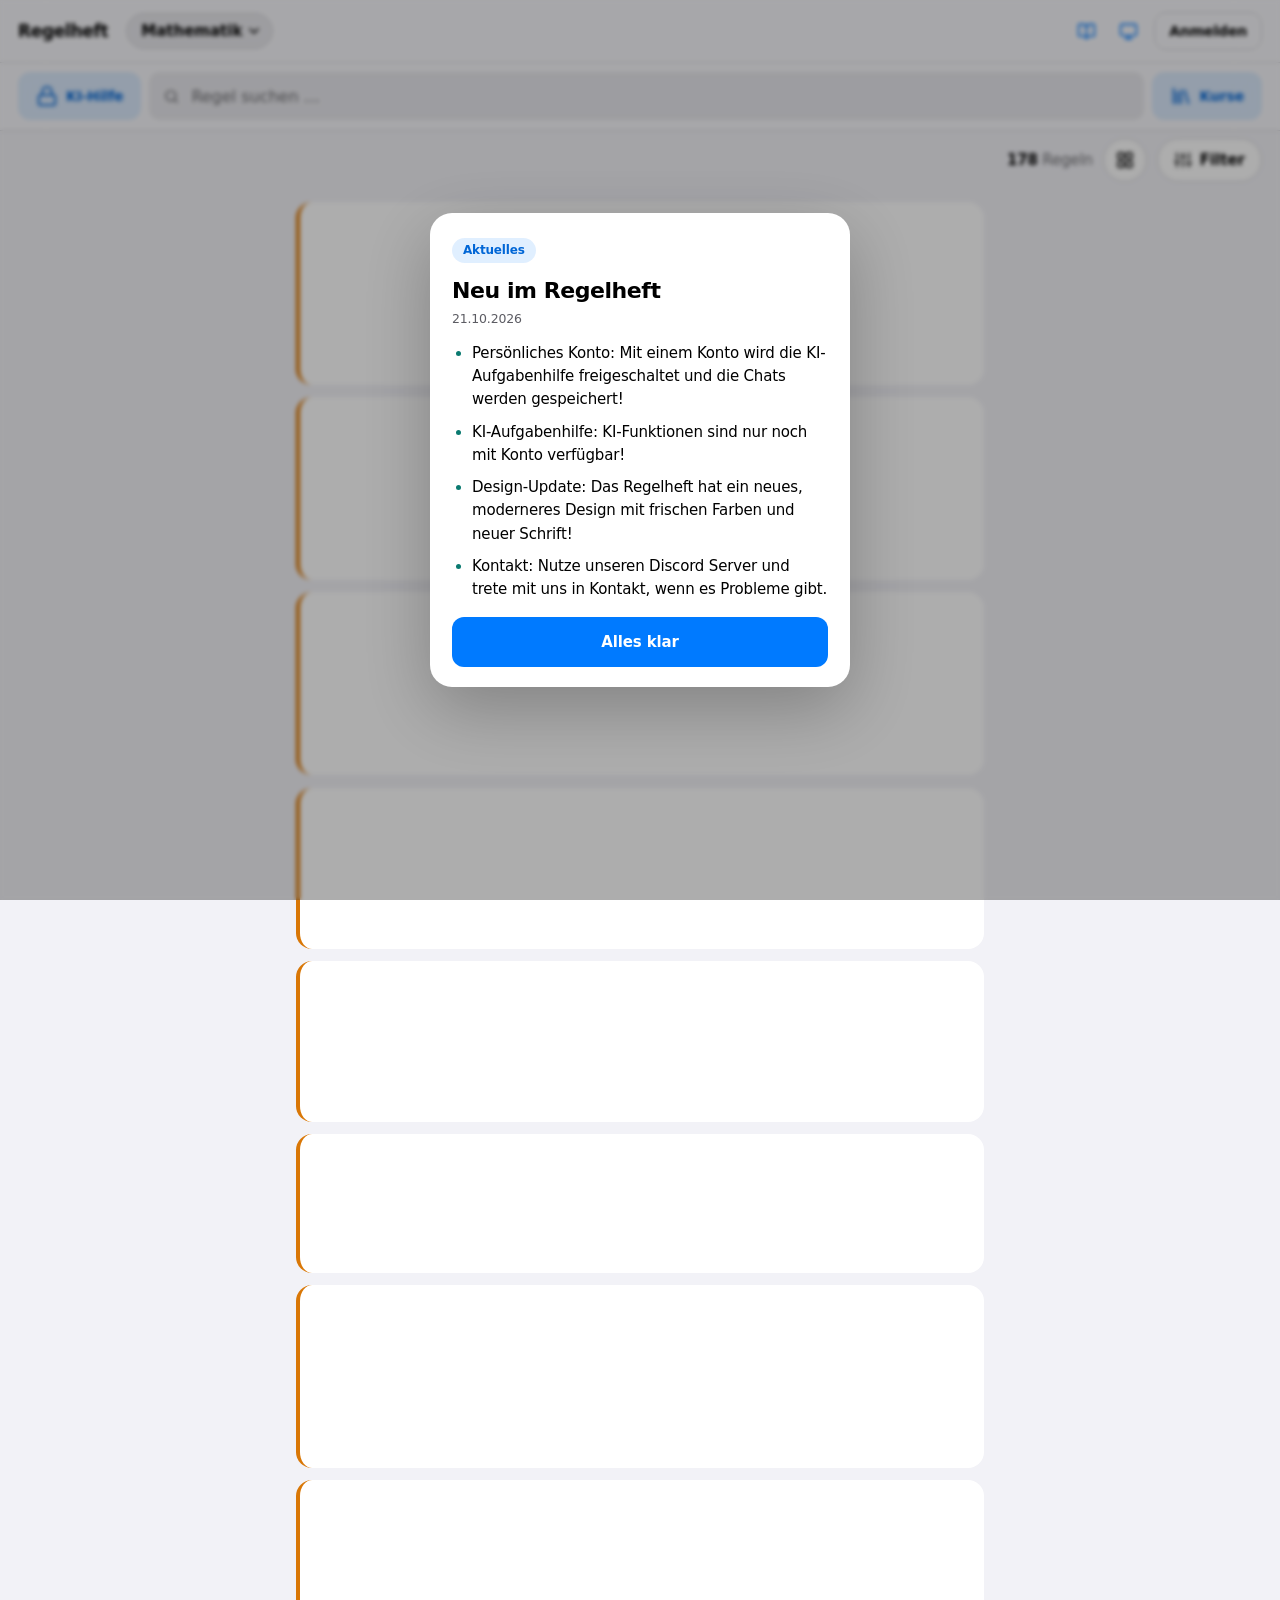
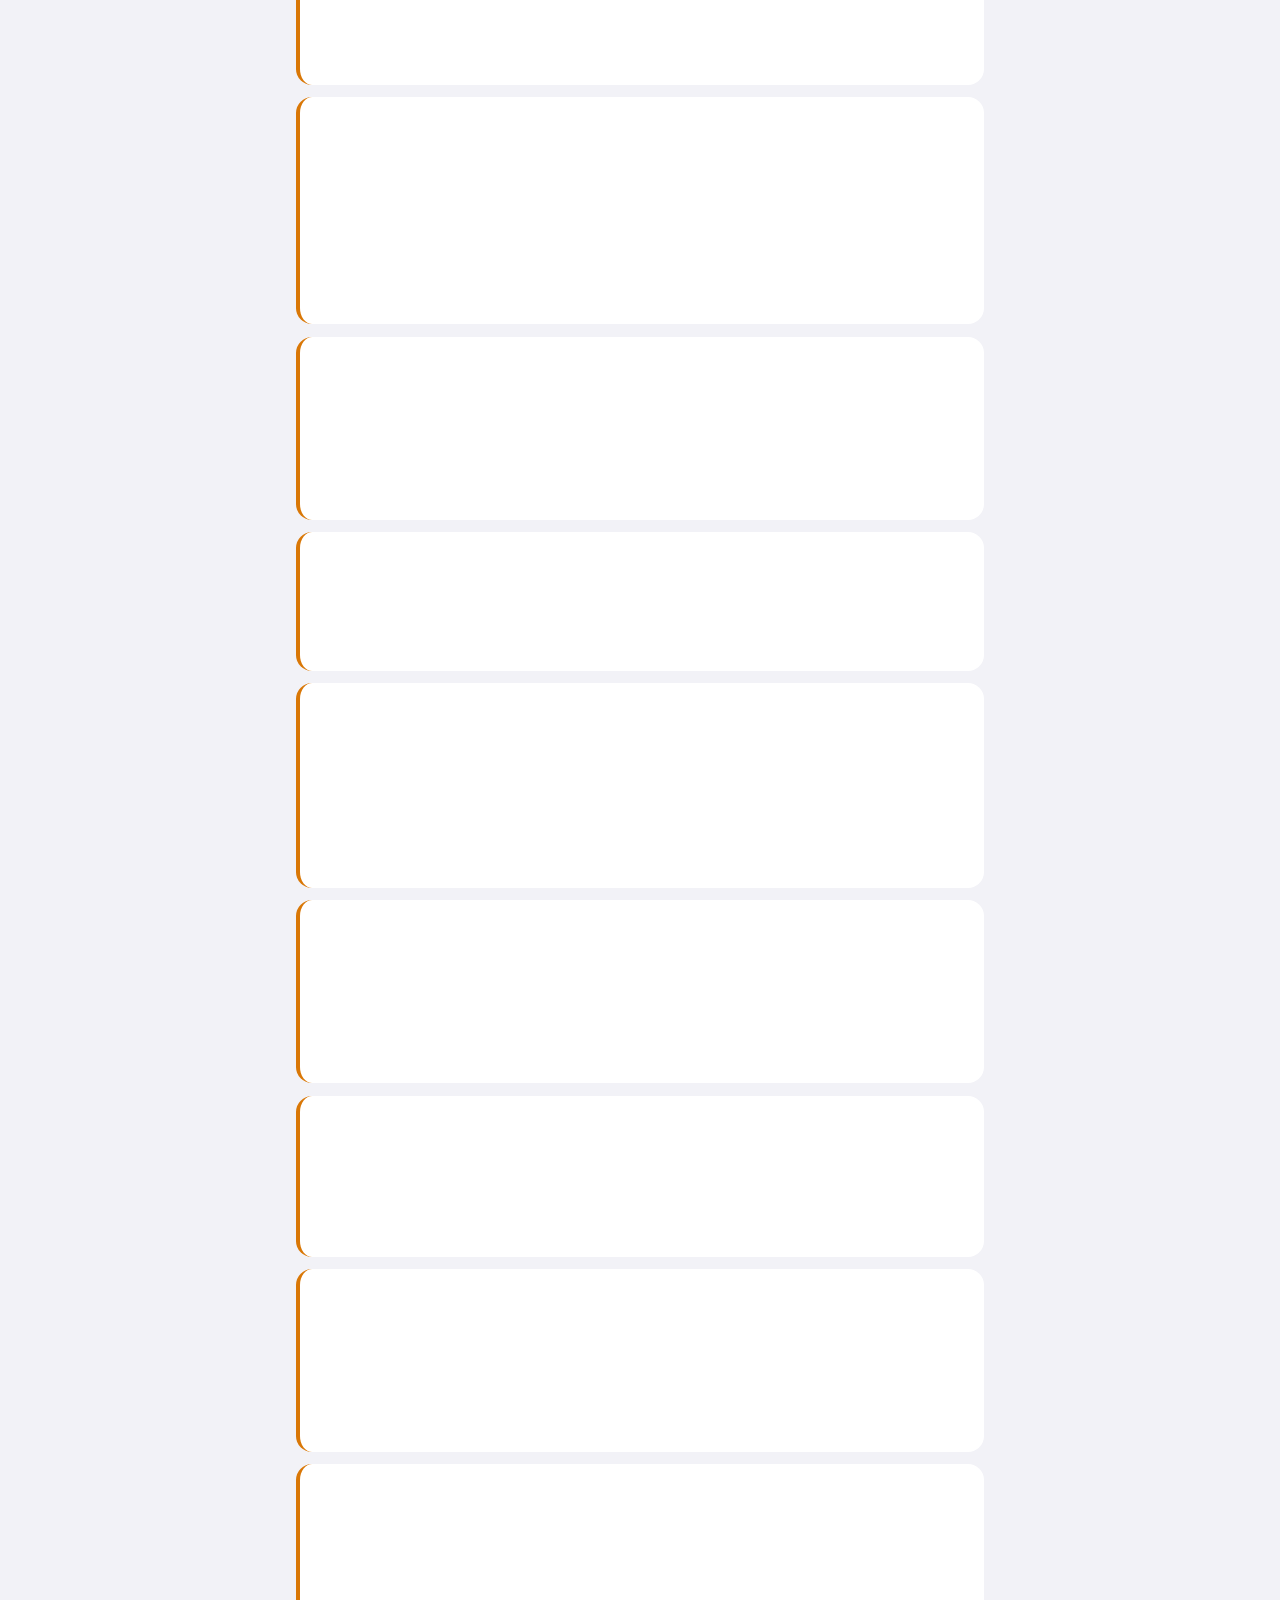
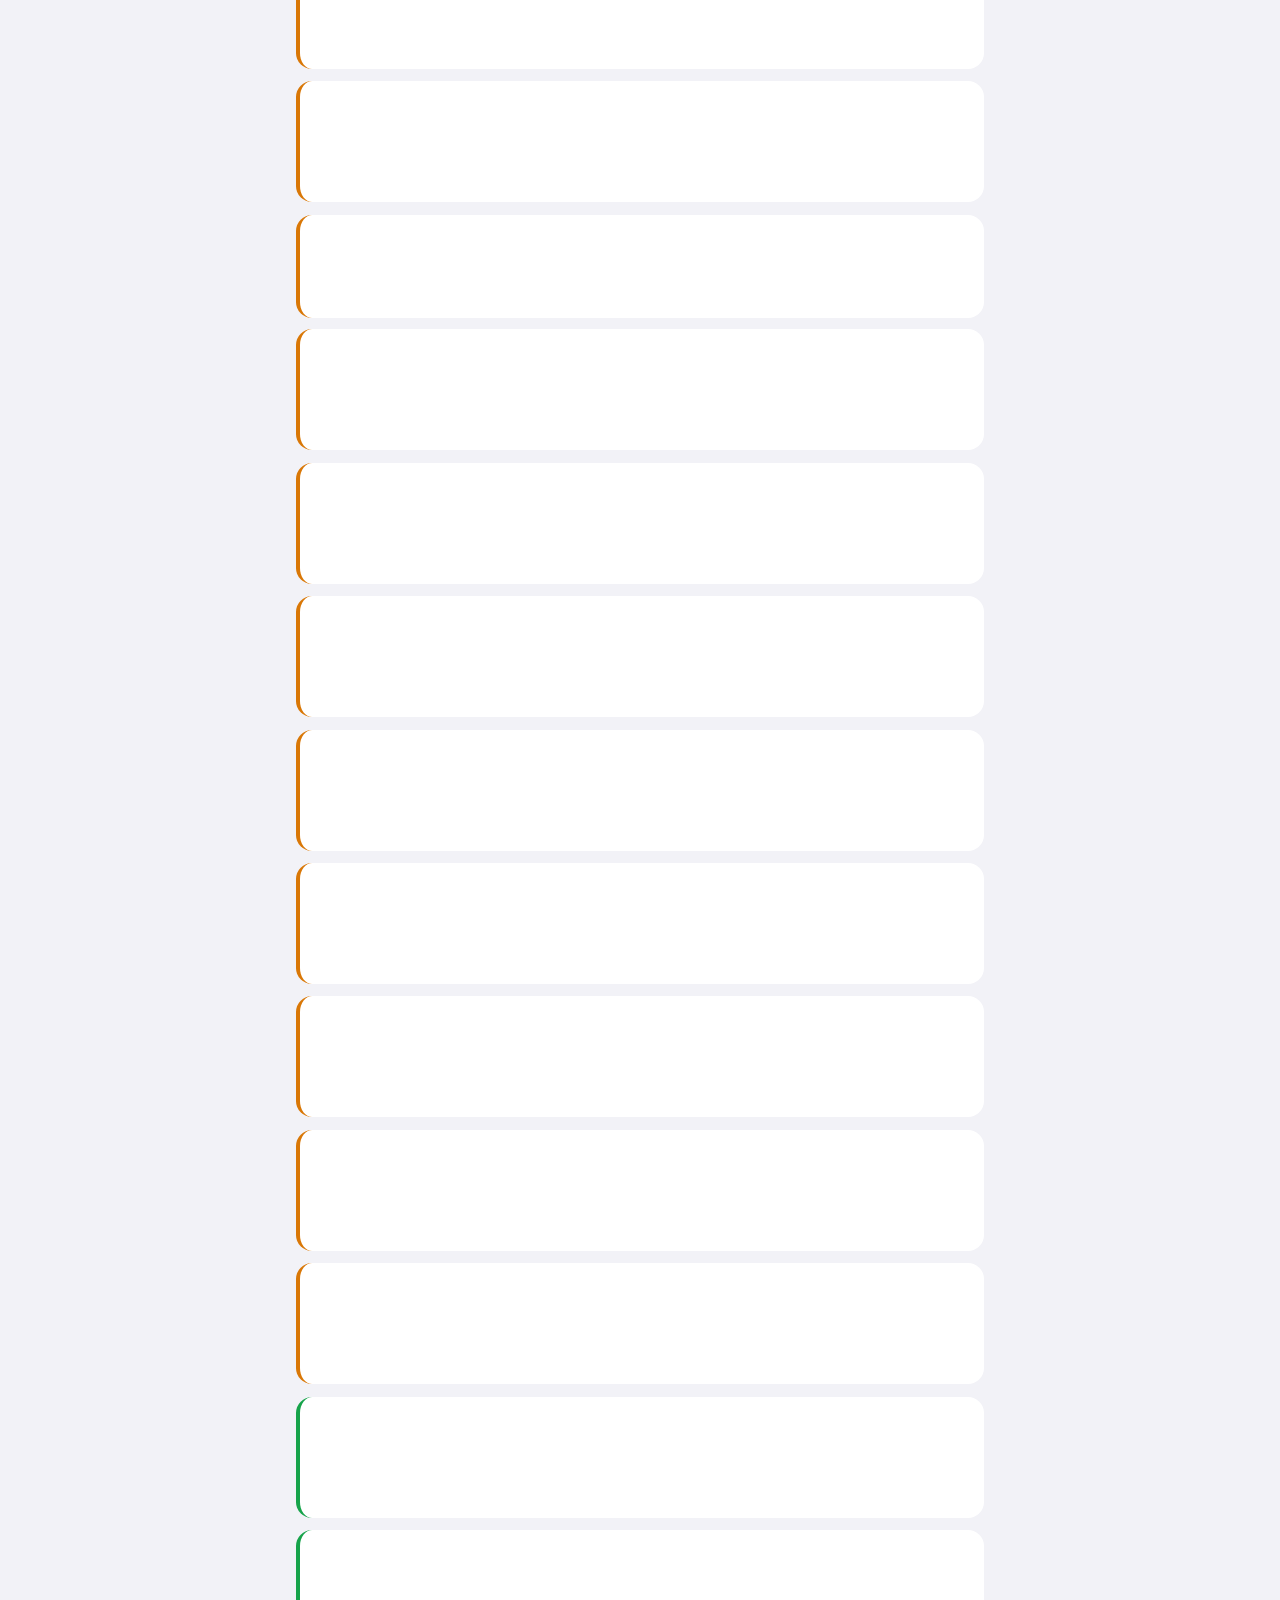
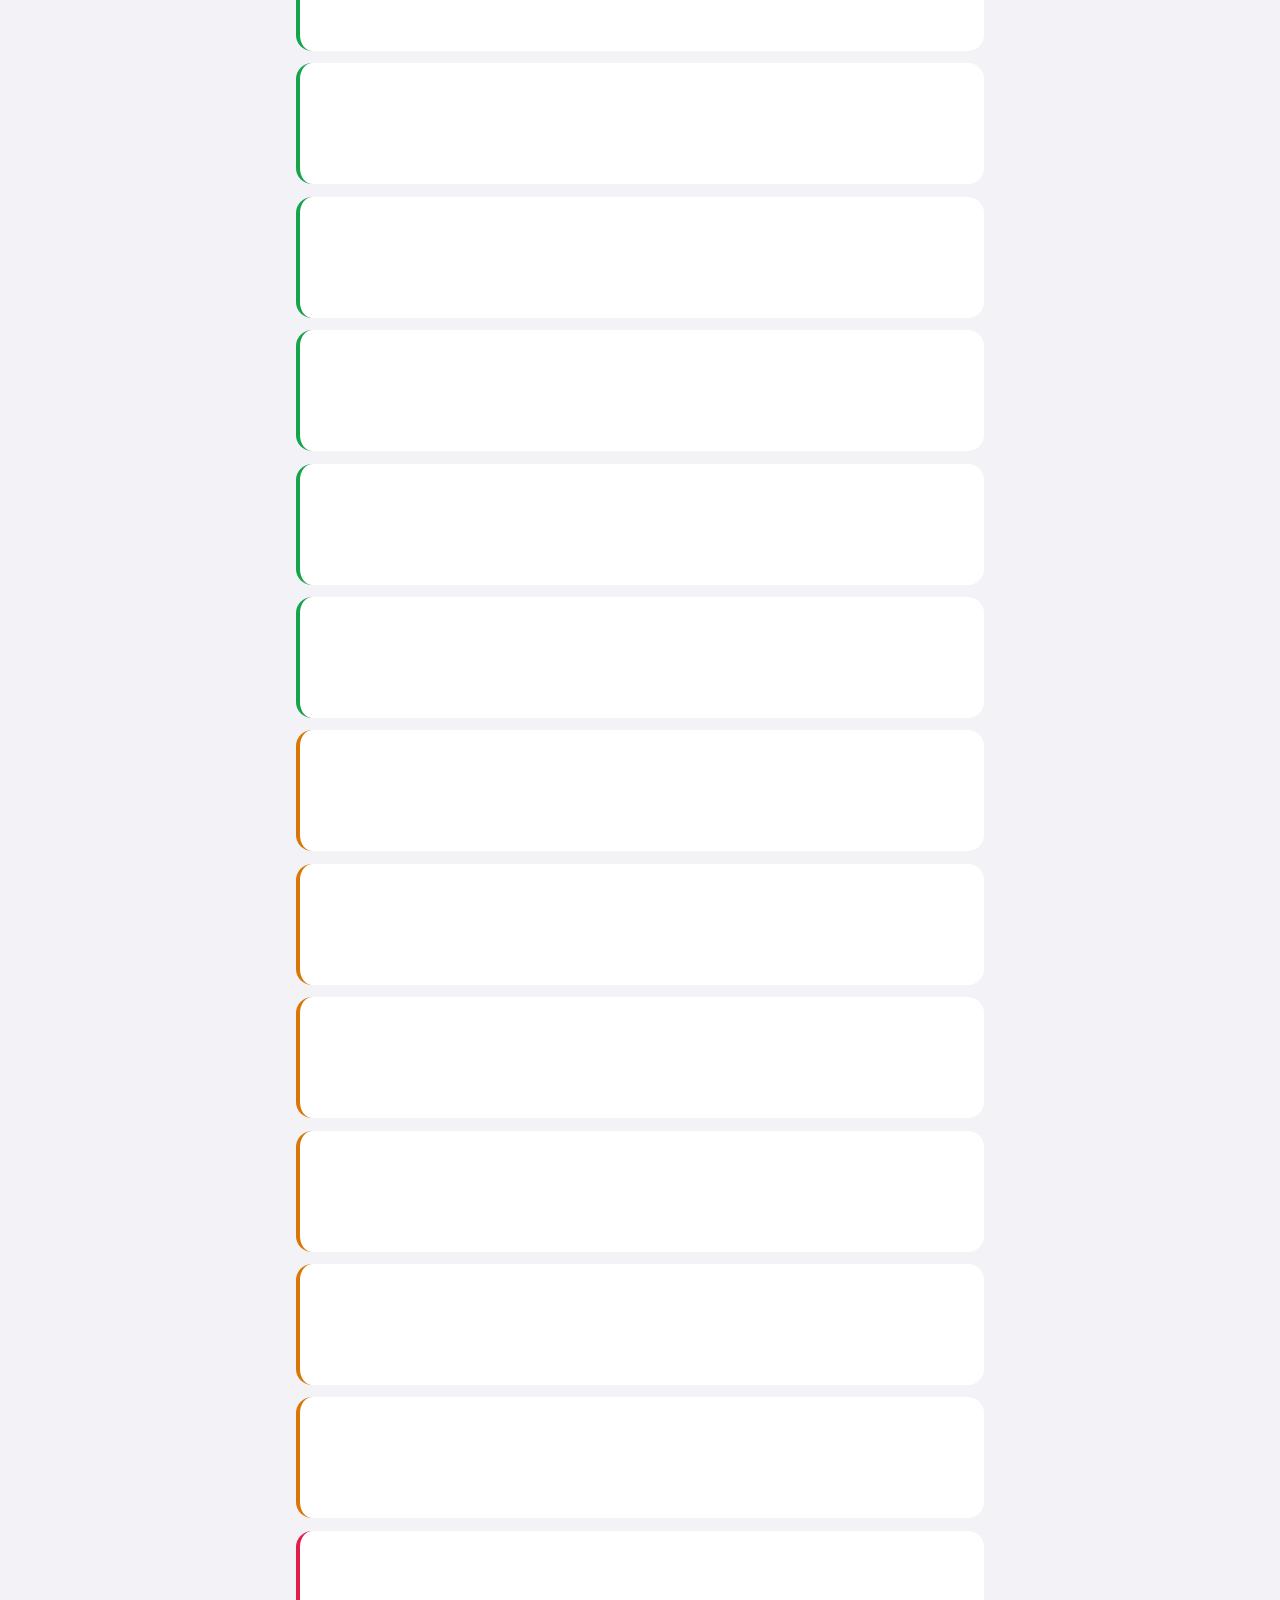
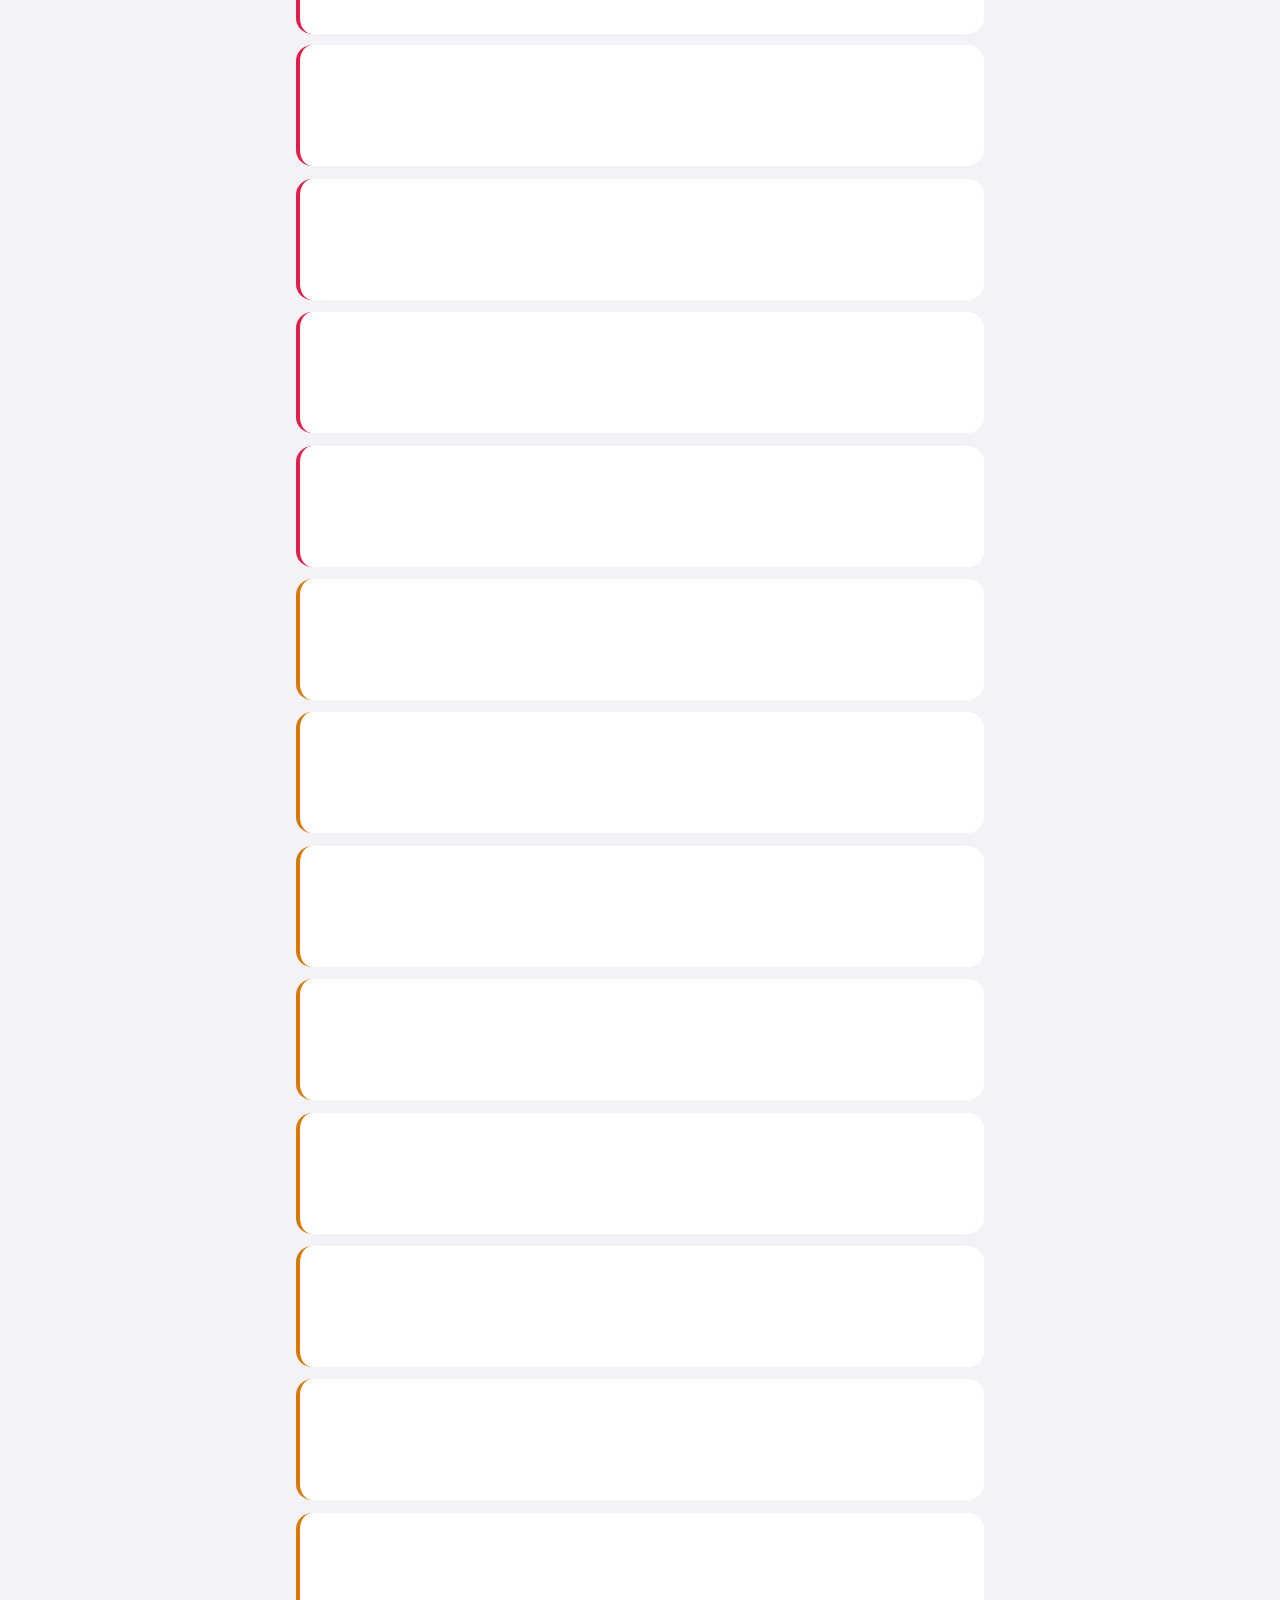
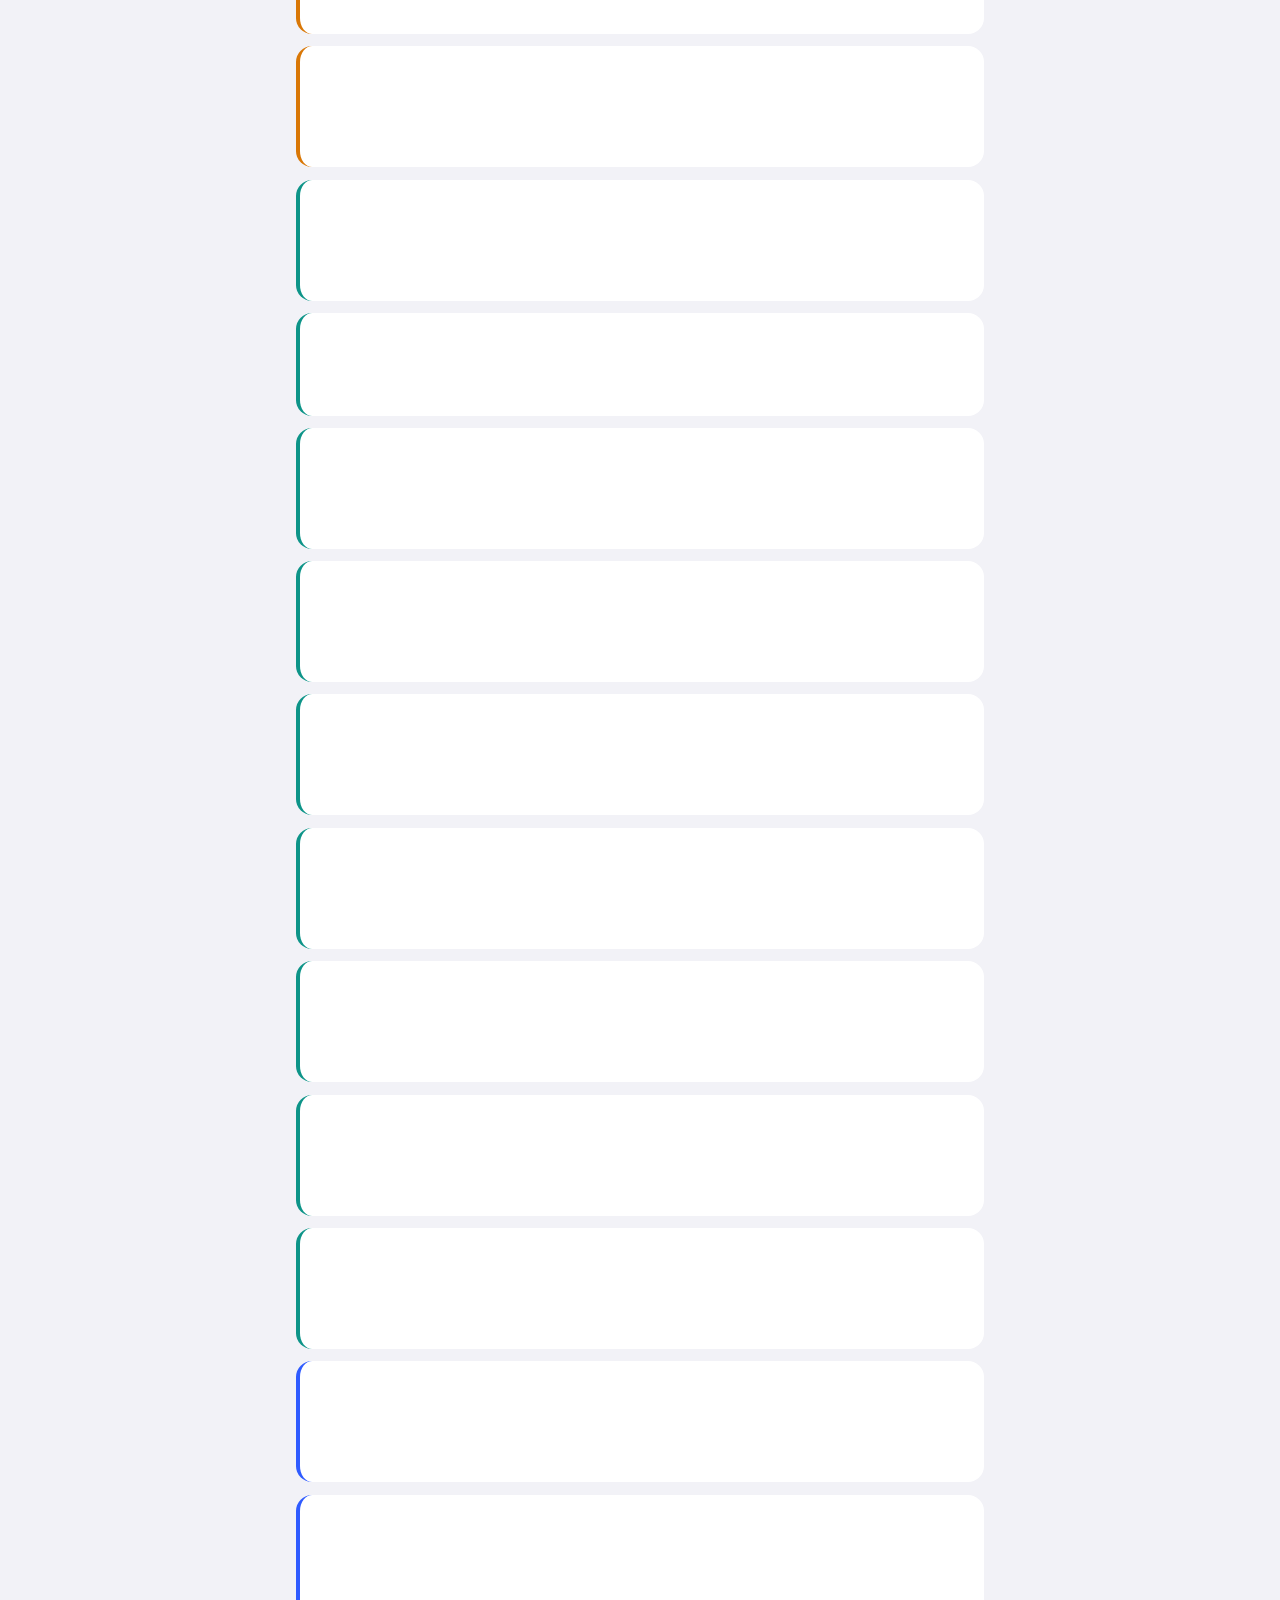
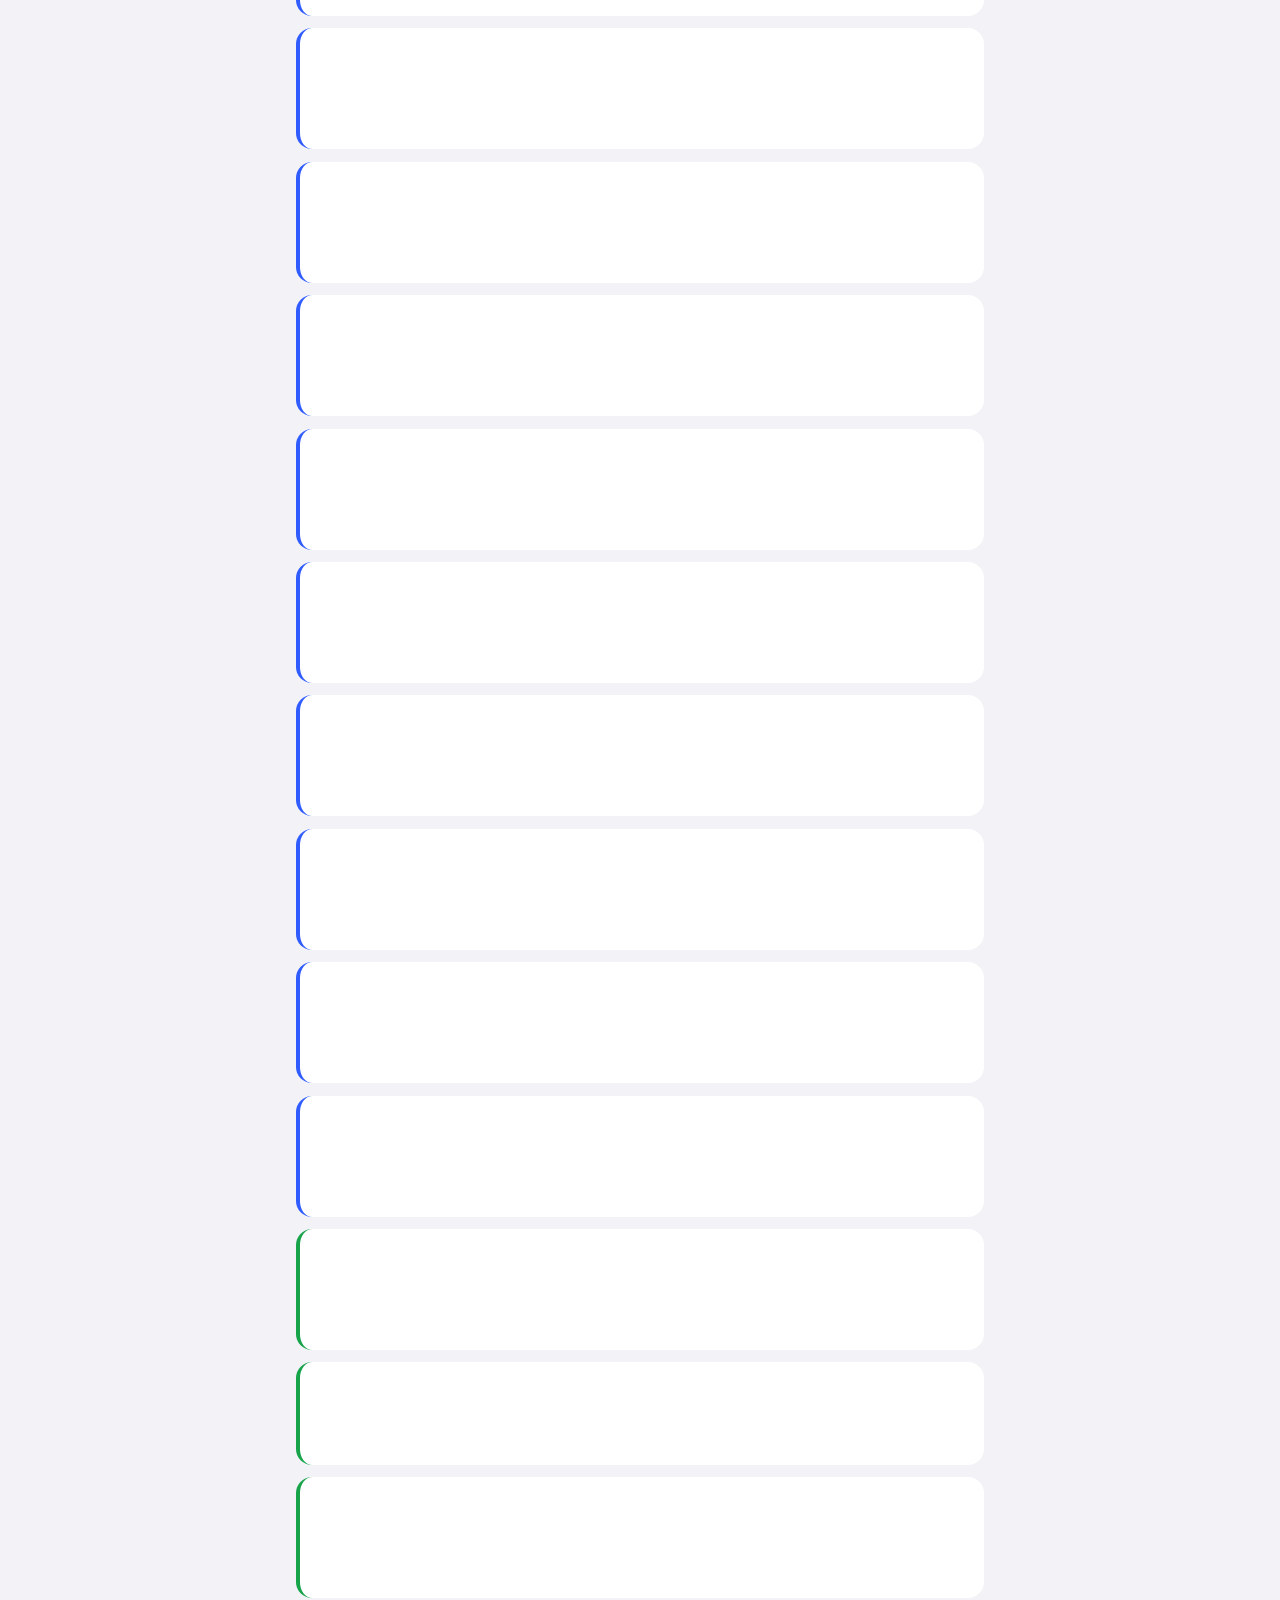
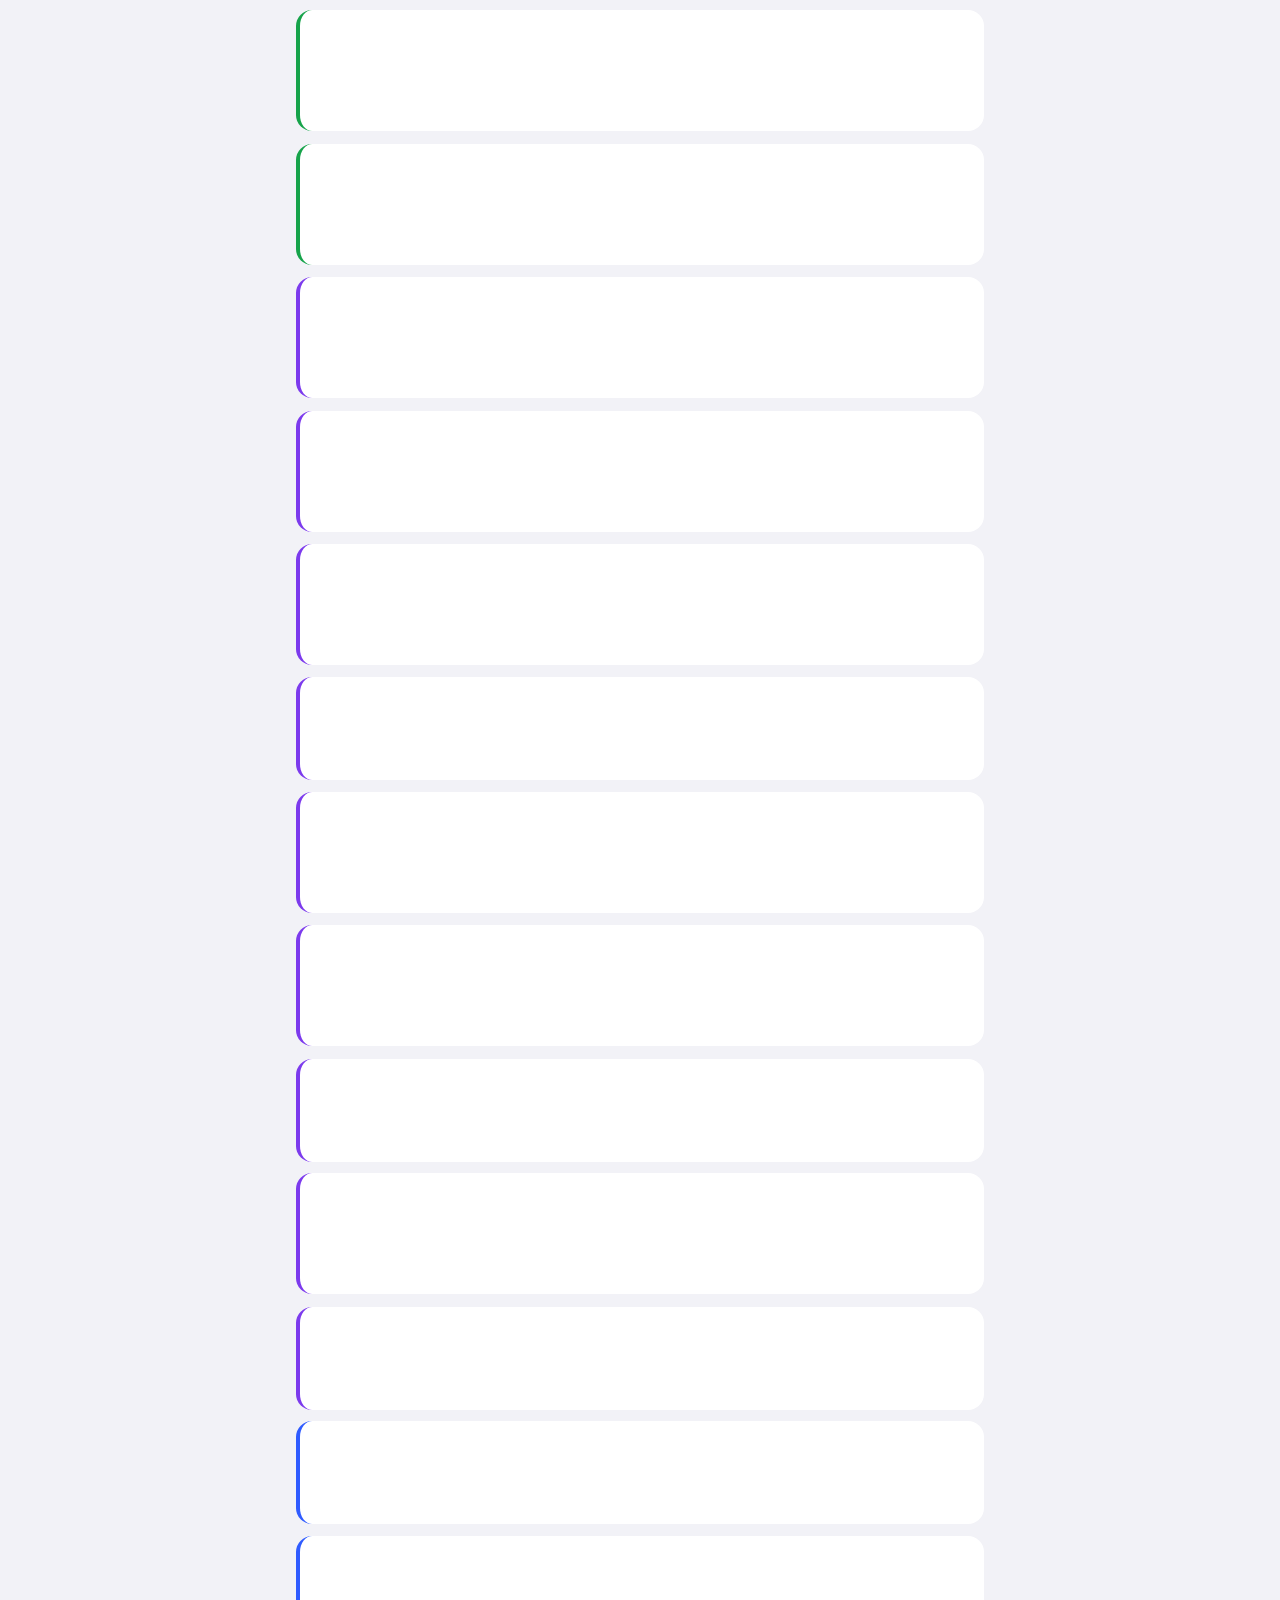
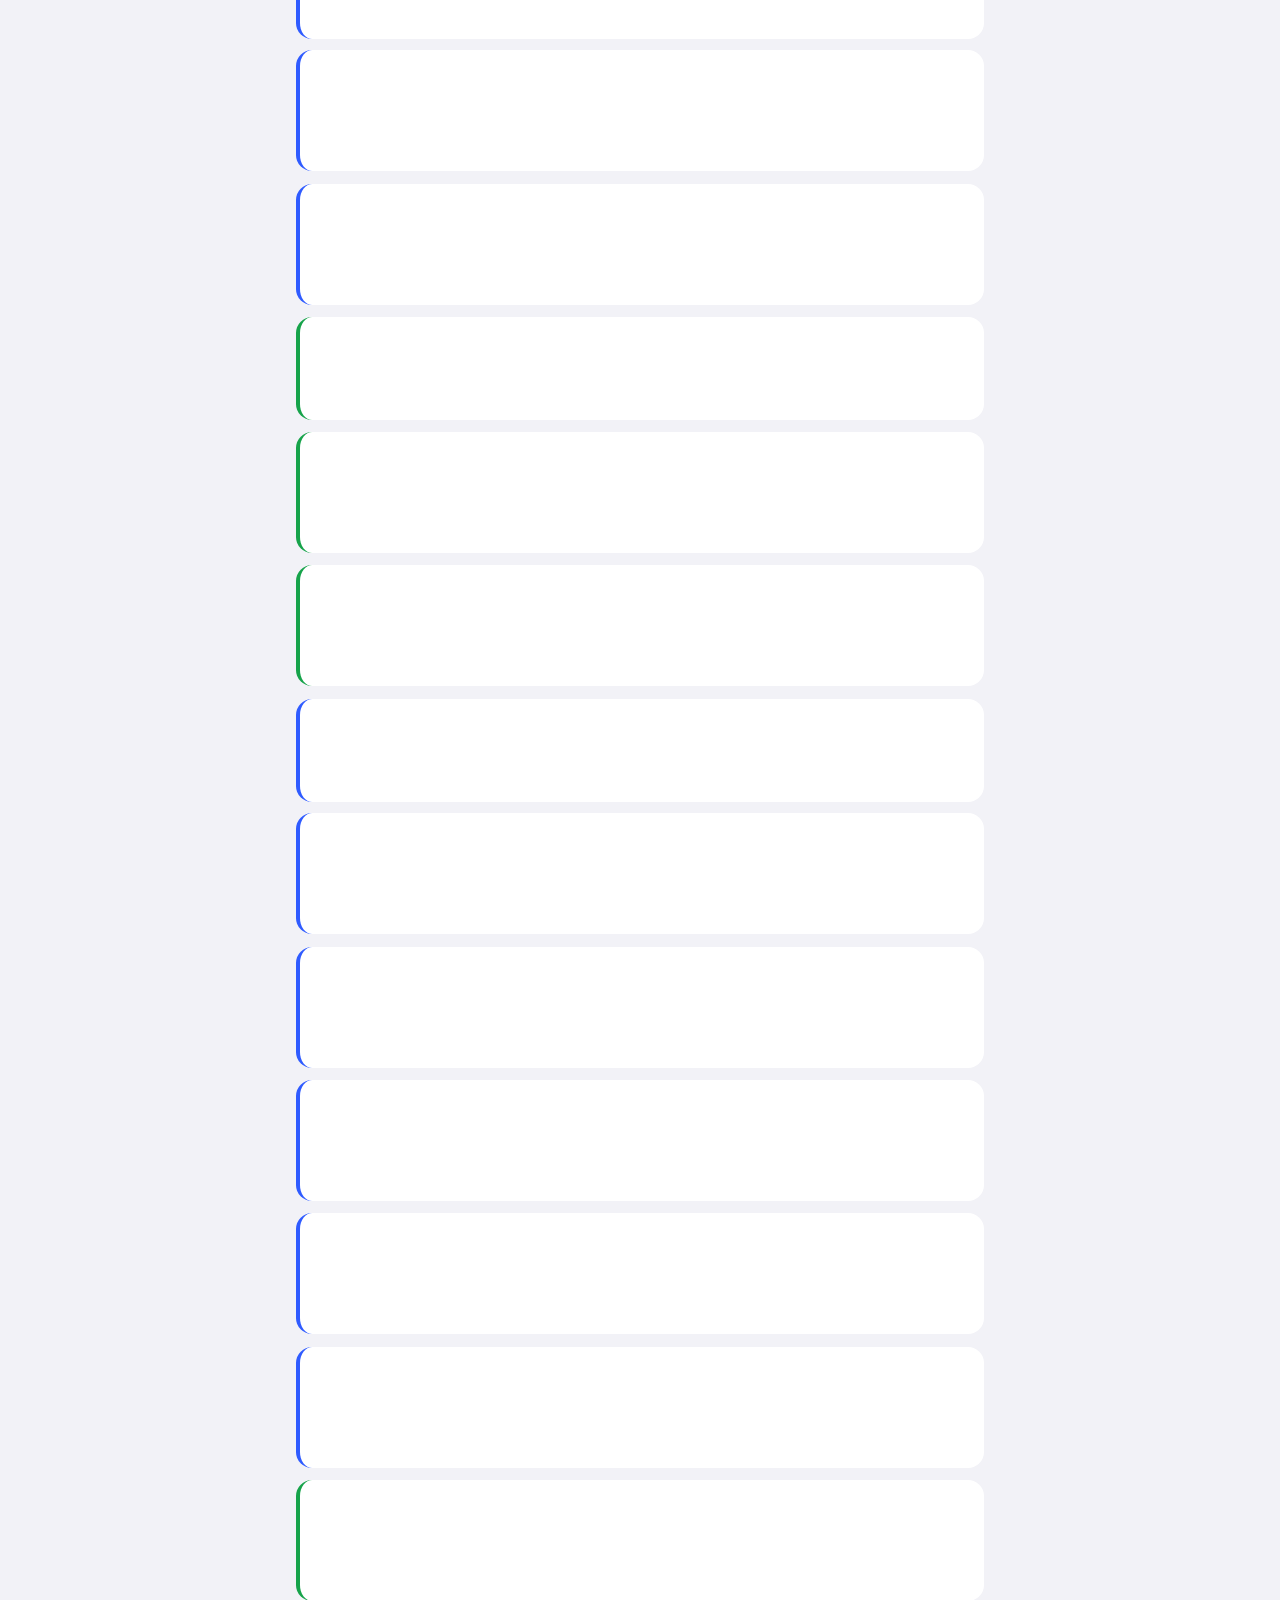
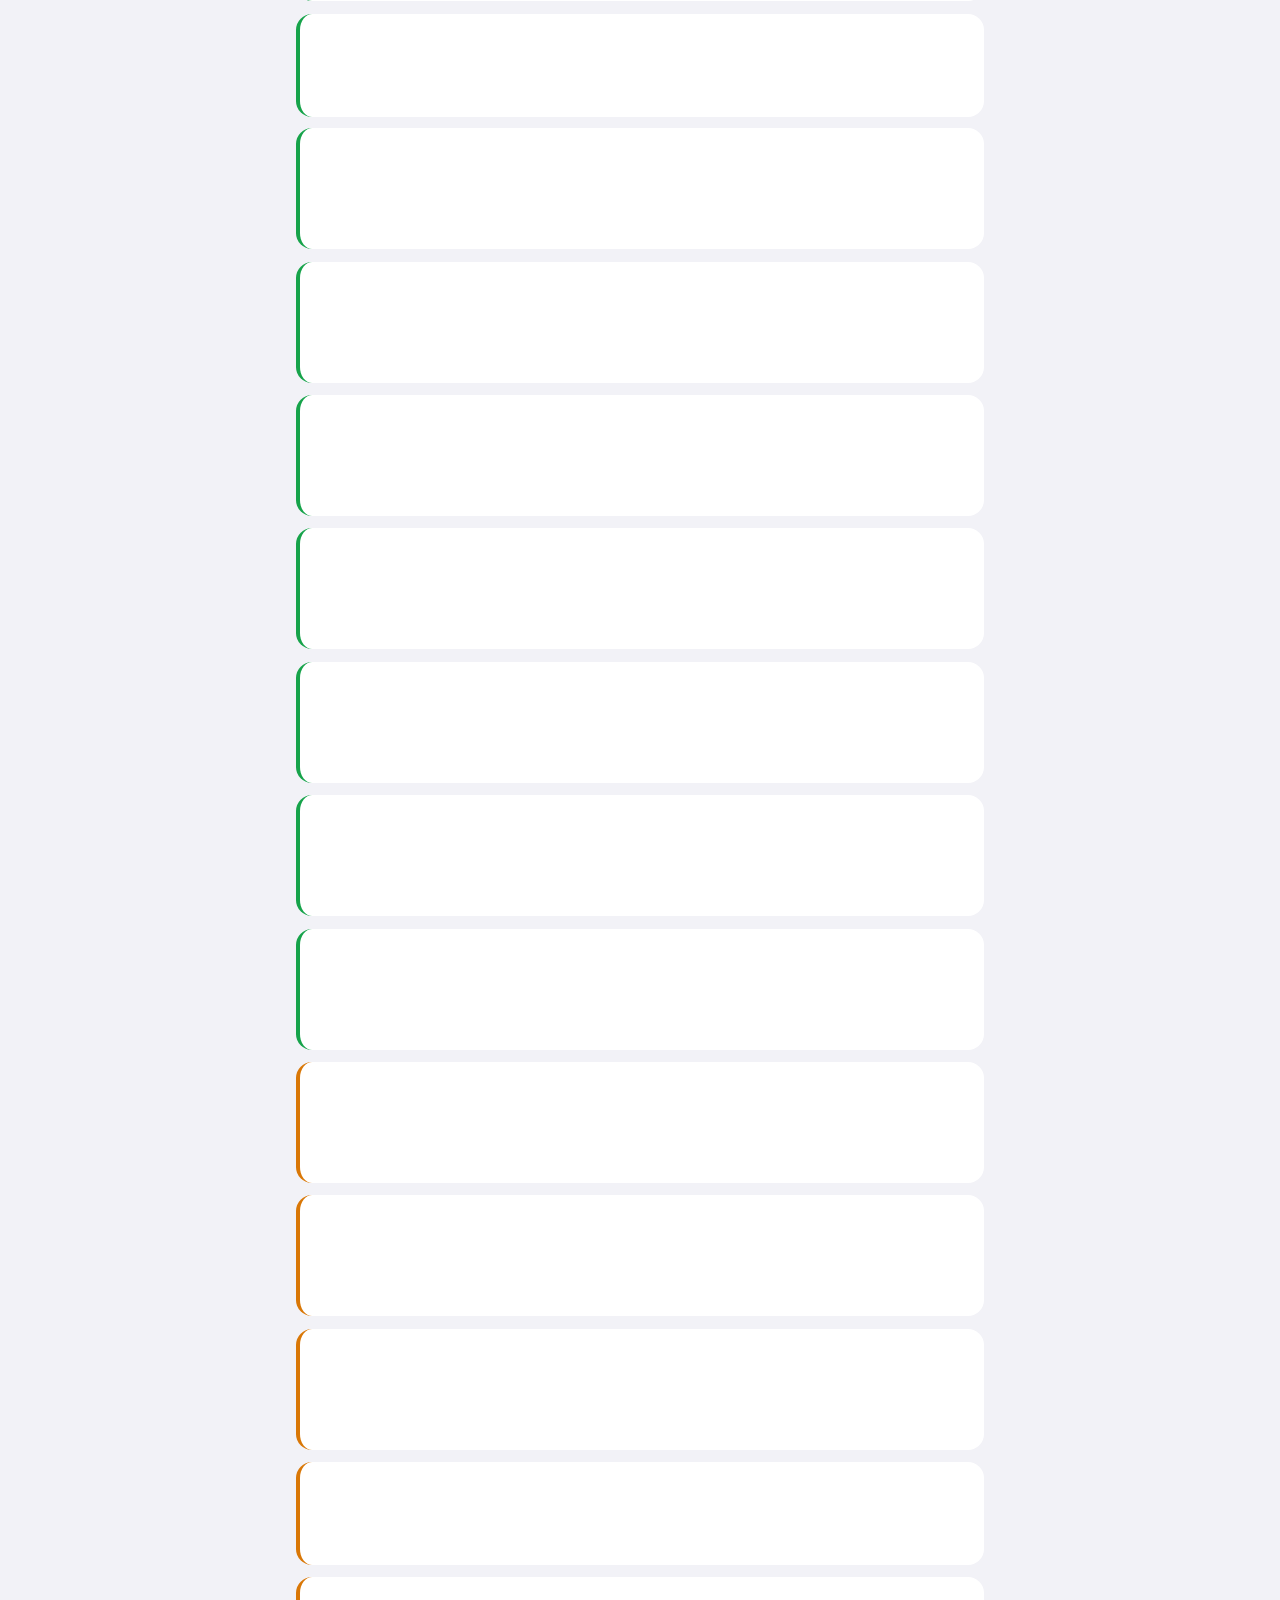
==== commit beeaf6af: "Add files via upload" ====
--- a/index.html
+++ b/index.html
@@ -24,7 +24,7 @@
 <link rel="stylesheet" href="assets/css/ui.css?v=20261119a">
 <link rel="stylesheet" href="assets/css/apple.css?v=20261116a">
 <link rel="stylesheet" href="assets/css/swiftui.css?v=20261116a">
-<link rel="stylesheet" href="assets/css/bewegung.css?v=20261127b">
+<link rel="stylesheet" href="assets/css/bewegung.css?v=20261127d">
 </head>
 <body>
 <a class="skip-link" href="#main">Zum Inhalt springen</a>
@@ -122,11 +122,11 @@
 <script src="assets/js/physik.js?v=20261126a"></script>
 <script src="assets/js/chemie.js?v=20261126a"></script>
 <script src="assets/js/biologie.js?v=20261126a"></script>
-<script src="assets/js/fach.js?v=20261127b"></script>
+<script src="assets/js/fach.js?v=20261127c"></script>
 <script src="assets/js/core.js?v=20261126a"></script>
 <script src="assets/js/icons.js?v=20261116b"></script>
 <script src="assets/js/layout.js?v=20261116a"></script>
-<script src="assets/js/bewegung.js?v=20261127b"></script>
+<script src="assets/js/bewegung.js?v=20261127d"></script>
 <script src="assets/js/heft-grid.js?v=20261109a"></script>
 <script src="assets/js/format.js?v=20261109a"></script>
 <script src="assets/js/bereiche.js?v=20261126a"></script>
--- a/assets/css/bewegung.css
+++ b/assets/css/bewegung.css
@@ -23,10 +23,10 @@
 /* ---------- 2. Weiche Seitenübergänge (Chrome, Edge, Safari 18+) ---------- */
 @media (prefers-reduced-motion:no-preference){
   @view-transition{ navigation:auto; }
-  ::view-transition-old(root){ animation:mv-page-out .16s ease-in both; }
-  ::view-transition-new(root){ animation:mv-page-in .34s var(--mv-out) both; }
-  @keyframes mv-page-out{ to{ opacity:0; transform:scale(.992); } }
-  @keyframes mv-page-in{ from{ opacity:0; transform:translateY(8px); } }
+  ::view-transition-old(root){ animation:mv-page-out .14s ease-in both; }
+  ::view-transition-new(root){ animation:mv-page-in .26s ease-out both; }
+  @keyframes mv-page-out{ to{ opacity:0; } }
+  @keyframes mv-page-in{ from{ opacity:0; } }
 
   /* Karten, Kurse und Bereiche gleiten sanft herein */
   .k-card, .k-unit, .tile-group, .u-card, .set-card, .e-item{ animation:mv-rise .46s var(--mv-out) both; }
@@ -36,10 +36,8 @@
 
   /* Rückmeldung beim Tippen (Dashboard-Zeilen, Karten, Tabs) */
   .mv-tap{ animation:mv-tap .42s var(--mv-out); }
-  @keyframes mv-tap{ 0%{ transform:scale(.97); filter:brightness(.93); } 45%{ transform:scale(1.008); } 100%{ transform:none; filter:none; } }
+  @keyframes mv-tap{ 0%{ transform:scale(.97); } 45%{ transform:scale(1.008); } 100%{ transform:none; } }
 }
-html{ scroll-behavior:smooth; }
-@media (prefers-reduced-motion:reduce){ html{ scroll-behavior:auto; } }
 
 /* ---------- 3. Schalter ---------- */
 .sw-ui, .u-sw .u-sw-ui{ touch-action:pan-y; transition:background-color .3s var(--mv-out); }
@@ -142,3 +140,45 @@
 .mv-chip[aria-pressed="true"], .mv-chip.on{ background:var(--accent); border-color:var(--accent); color:var(--mv-on-acc); }
 html[data-heft="on"] .mv-chip{ background:transparent; border-color:var(--pen-soft); color:var(--pen); font-weight:400; }
 html[data-heft="on"] .mv-chip[aria-pressed="true"]{ background:var(--pen); border-color:var(--pen); color:var(--paper, #fff); }
+
+/* ---------- 8. Flüssiger: nur Transform/Transparenz animieren, lange Listen schneller zeichnen ---------- */
+.rule-card, .chip, .u-btn, .ai-btn, .p-btn, .fav-star, .icon-btn, button.u-row, .k-card, .mv-chip{
+  transition:transform .22s var(--mv-out), background-color .18s, border-color .18s, opacity .18s;
+}
+html:not([data-heft="on"]) .list:not(.is-tiles) > .rule-card{ content-visibility:auto; contain-intrinsic-size:auto 124px; }
+.overlay-body, .overlay{ backface-visibility:hidden; }
+html.mv-leave body{ opacity:0; transition:opacity .15s ease-in; }
+@media (prefers-reduced-motion:reduce){ html.mv-leave body{ opacity:1; transition:none; } }
+::view-transition-group(*){ animation-duration:.38s; animation-timing-function:var(--mv-out); }
+
+/* ---------- 9. Fach-Menü am Namen ---------- */
+.toprow .brand.has-fach-menu{ flex:0 1 auto; }
+.brand.has-fach-menu h1 span{ display:none; }
+.fach-wrap{ flex:1 1 auto; min-width:0; display:flex; align-items:center; }
+.fach-anchor{ position:relative; }
+.fach-pill{ display:inline-flex; align-items:center; gap:4px; min-height:36px; margin-left:6px; padding:0 10px 0 14px; border:1.5px solid var(--border); border-radius:999px; background:var(--bg-soft); color:var(--ink);
+  font:inherit; font-size:.9375rem; font-weight:600; white-space:nowrap; cursor:pointer; touch-action:none; -webkit-user-select:none; user-select:none; transition:transform .24s var(--mv-spring), background-color .2s; }
+.fach-pill:active{ transform:scale(.94); }
+.fach-chev{ flex:none; transition:transform .4s var(--mv-spring); }
+.fach-wrap.open .fach-chev{ transform:rotate(180deg); }
+.fach-menu{ position:absolute; left:6px; top:calc(100% + 8px); z-index:900; min-width:210px; padding:6px; border:.5px solid var(--border); border-radius:18px;
+  background:color-mix(in srgb, var(--surface) 90%, transparent); -webkit-backdrop-filter:blur(22px) saturate(1.5); backdrop-filter:blur(22px) saturate(1.5); box-shadow:0 14px 40px rgba(0,0,0,.18);
+  transform-origin:top left; opacity:0; visibility:hidden; pointer-events:none; transform:scale(.86) translateY(-8px);
+  transition:opacity .16s ease-out, transform .4s var(--mv-spring), visibility 0s linear .4s; }
+.fach-wrap.open .fach-menu{ opacity:1; visibility:visible; pointer-events:auto; transform:none; transition-delay:0s; }
+.fach-item{ display:flex; align-items:center; justify-content:space-between; gap:16px; width:100%; min-height:46px; padding:0 12px; border:0; border-radius:12px; background:transparent; color:var(--ink);
+  font:inherit; font-size:1rem; text-align:left; cursor:pointer; transition:background-color .12s, transform .15s var(--mv-out); }
+.fach-item:active{ transform:scale(.97); }
+.fach-item:hover, .fach-item.hl, .fach-item:focus-visible{ background:var(--bg-soft); outline:none; }
+.fach-item[aria-checked="true"]{ font-weight:700; }
+.fach-check{ flex:none; opacity:0; transform:scale(.4); color:var(--accent); transition:opacity .2s, transform .4s var(--mv-spring); }
+.fach-item[aria-checked="true"] .fach-check{ opacity:1; transform:none; }
+.fach-wrap.open .fach-item{ animation:mv-item .38s var(--mv-out) both; }
+.fach-wrap.open .fach-item:nth-child(2){ animation-delay:.03s; } .fach-wrap.open .fach-item:nth-child(3){ animation-delay:.06s; } .fach-wrap.open .fach-item:nth-child(4){ animation-delay:.09s; }
+@keyframes mv-item{ from{ opacity:0; transform:translateY(-6px); } }
+html[data-heft="on"] .fach-pill{ background:transparent; border-color:var(--pen-soft); color:var(--pen); font-weight:400; }
+html[data-heft="on"] .fach-menu{ background:var(--paper-glass, var(--surface)); border:1.5px solid var(--pen-soft); border-radius:12px; }
+html[data-heft="on"] .fach-item{ color:var(--pen); font-weight:400; }
+html[data-heft="on"] .fach-item:hover, html[data-heft="on"] .fach-item.hl{ background:var(--marker, var(--bg-soft)); }
+html[data-heft="on"] .fach-check{ color:var(--pen-green); }
+@media (prefers-reduced-motion:reduce){ .fach-menu, .fach-chev, .fach-item, .fach-check, .fach-pill{ transition:none; animation:none !important; } }
